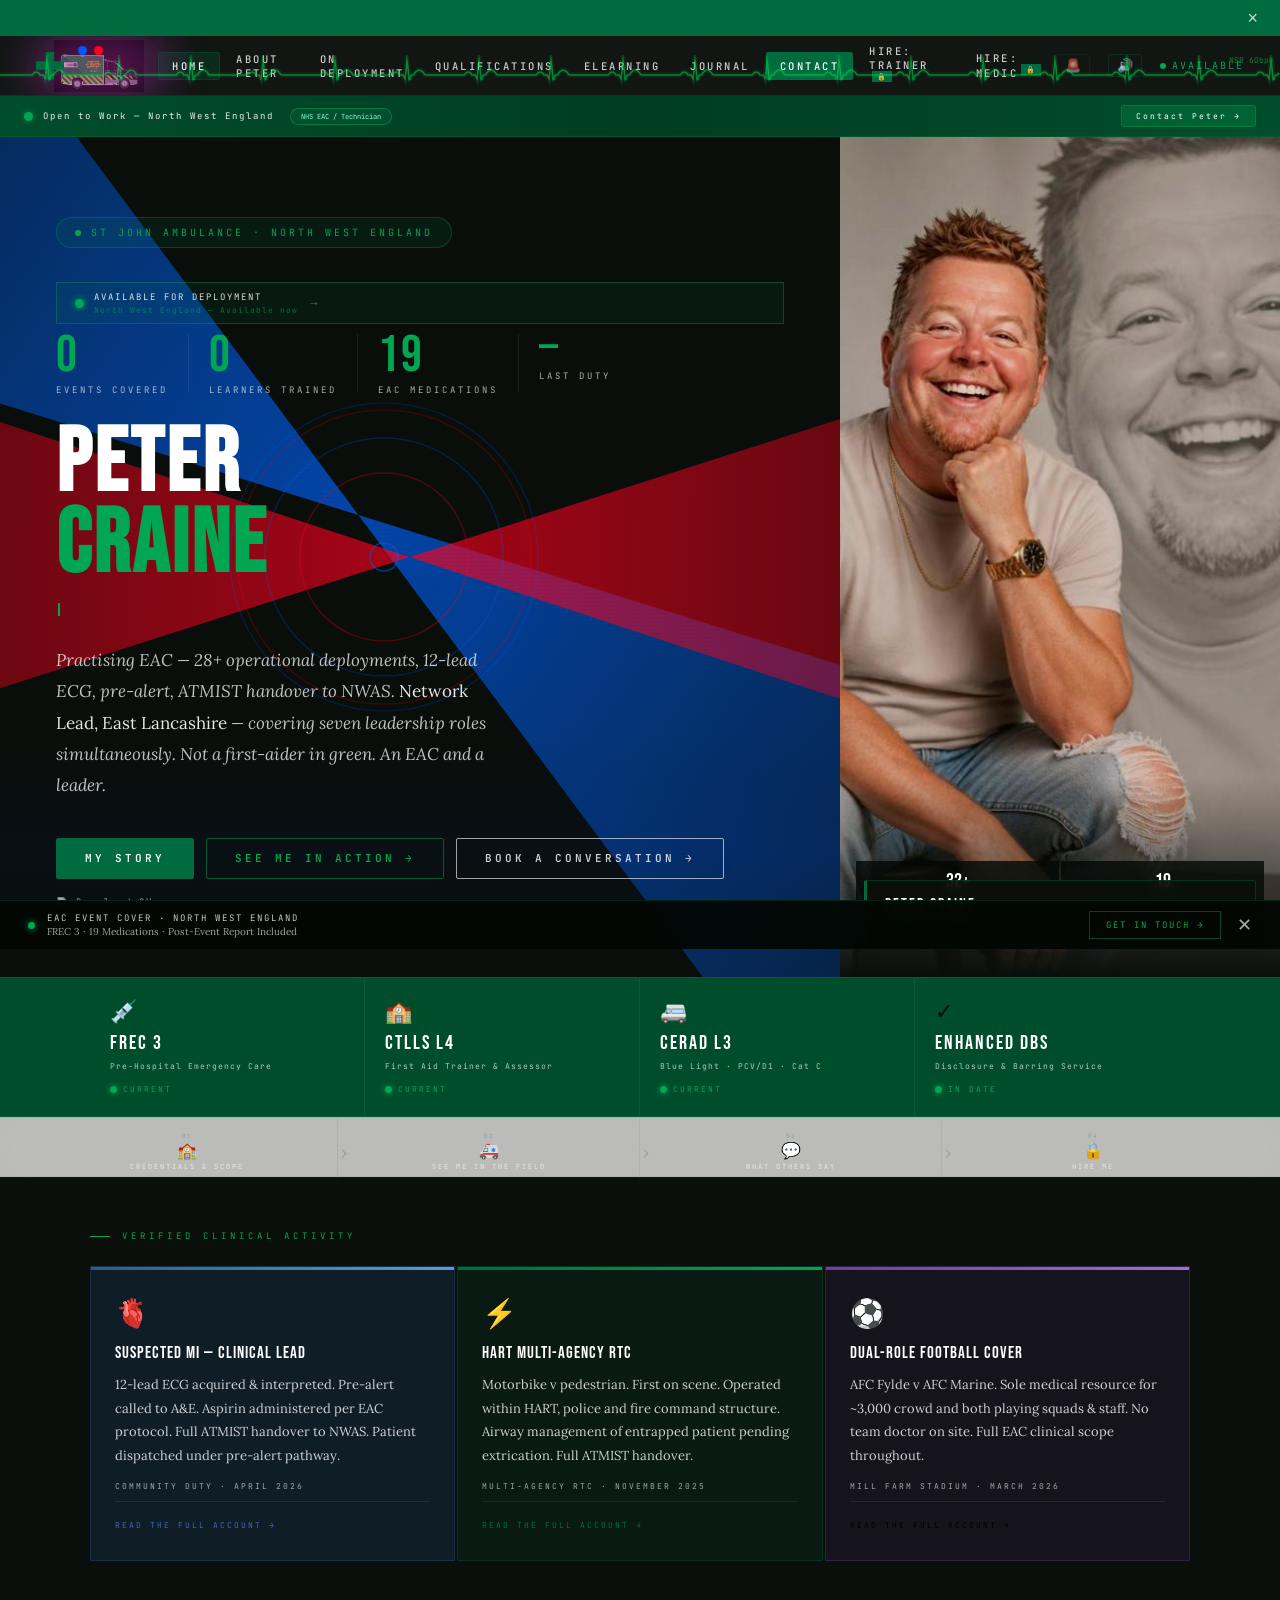
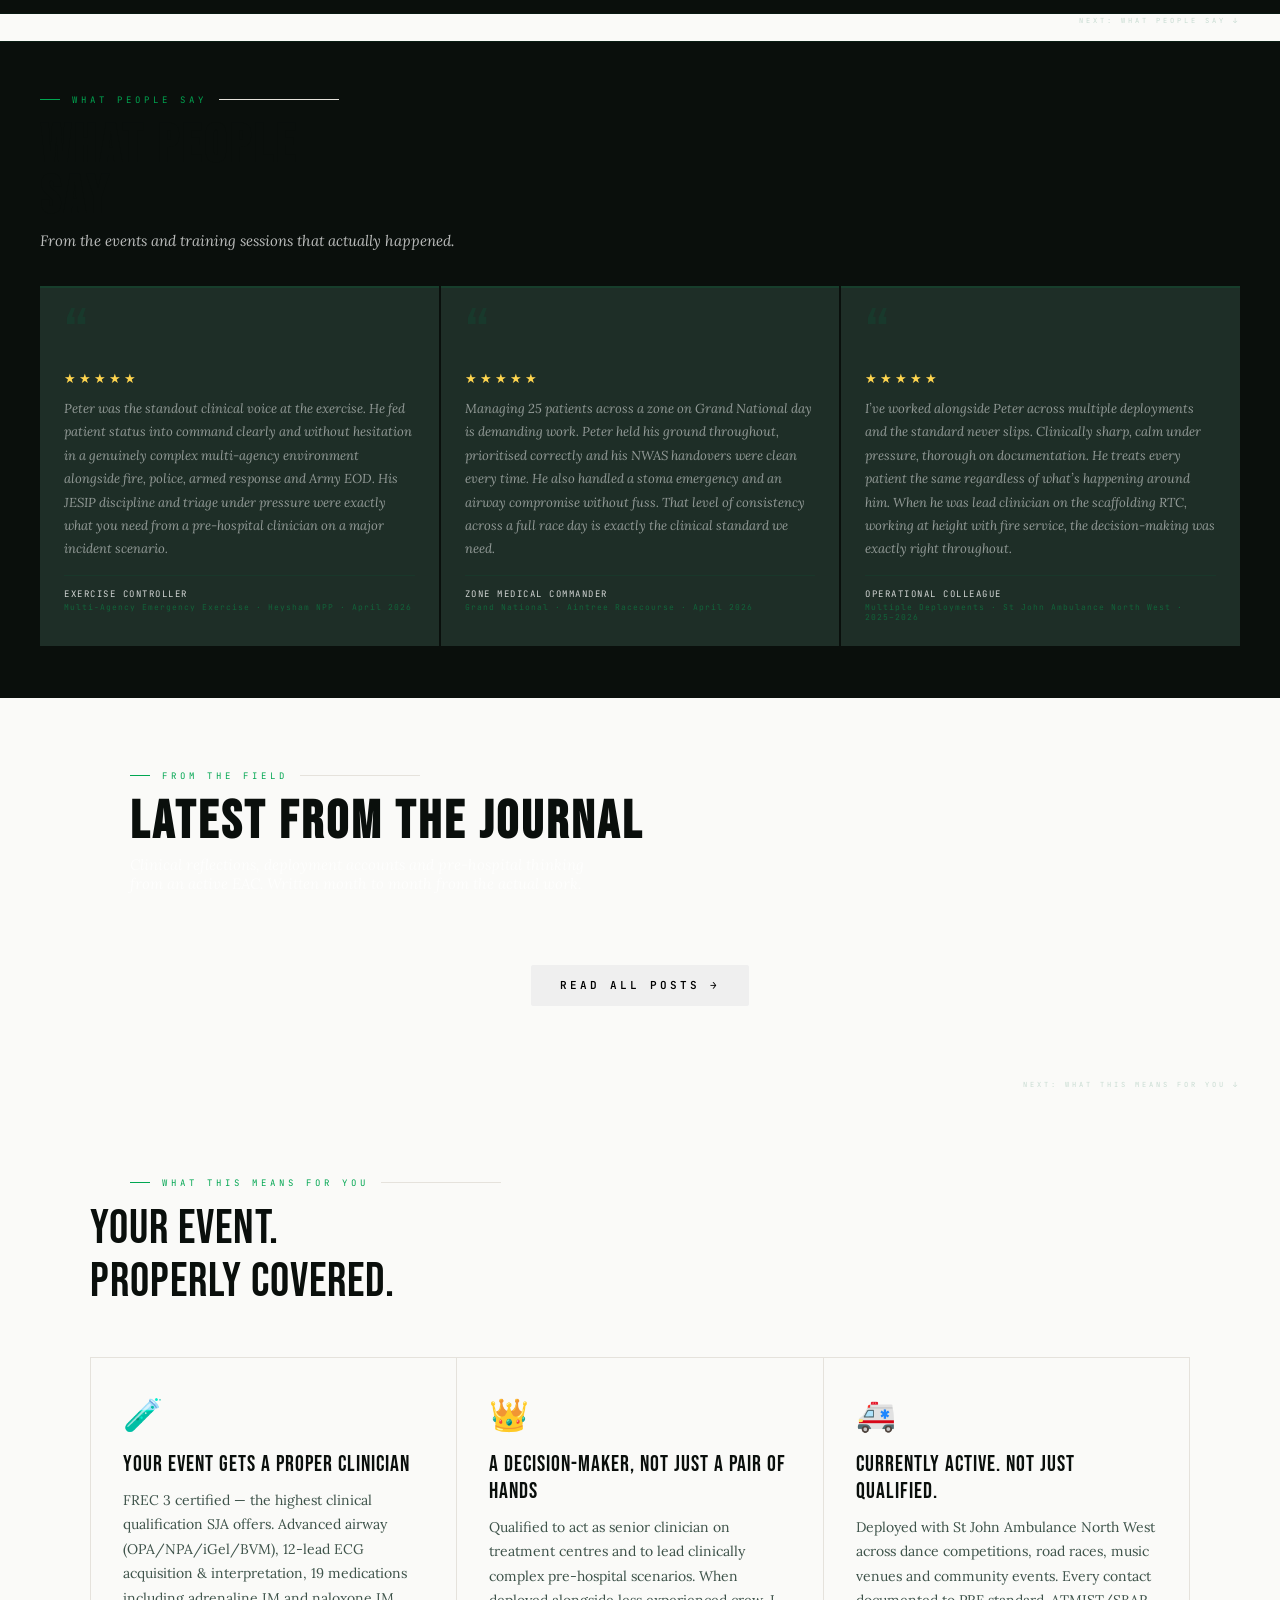
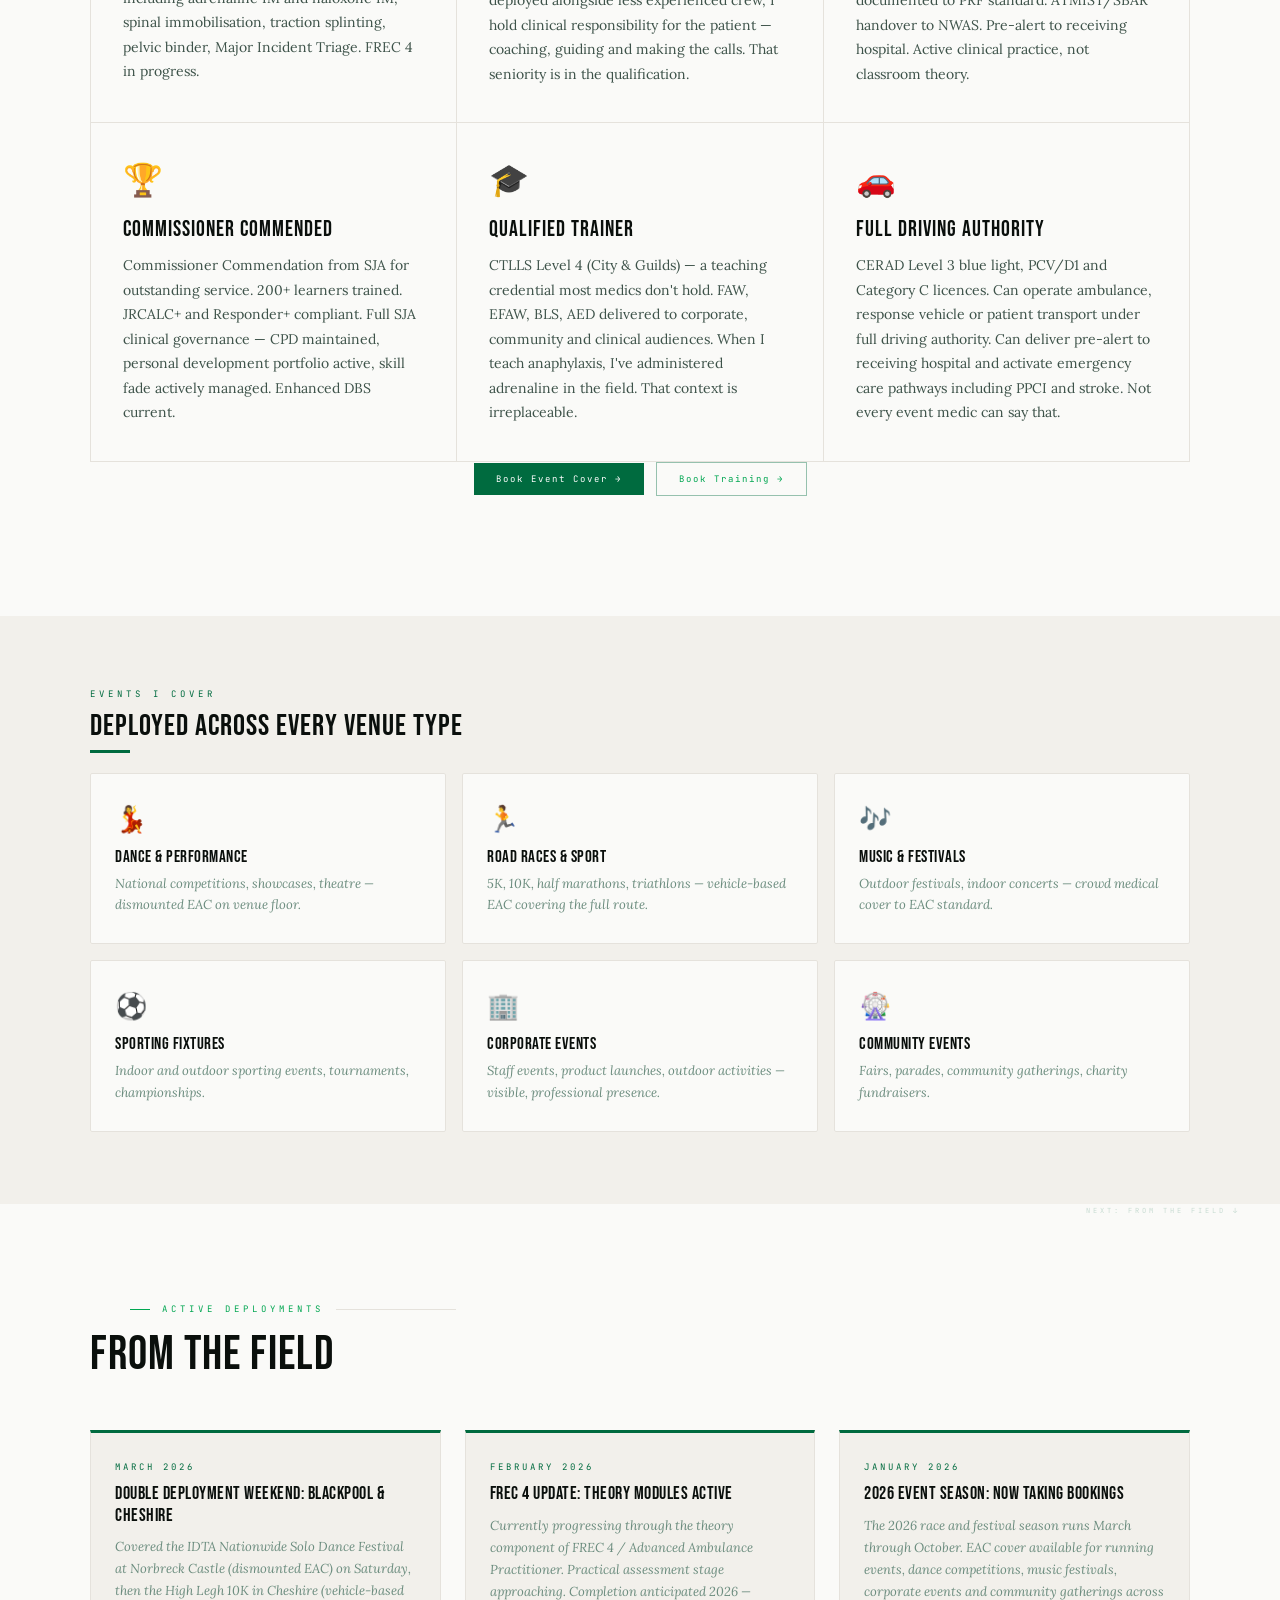
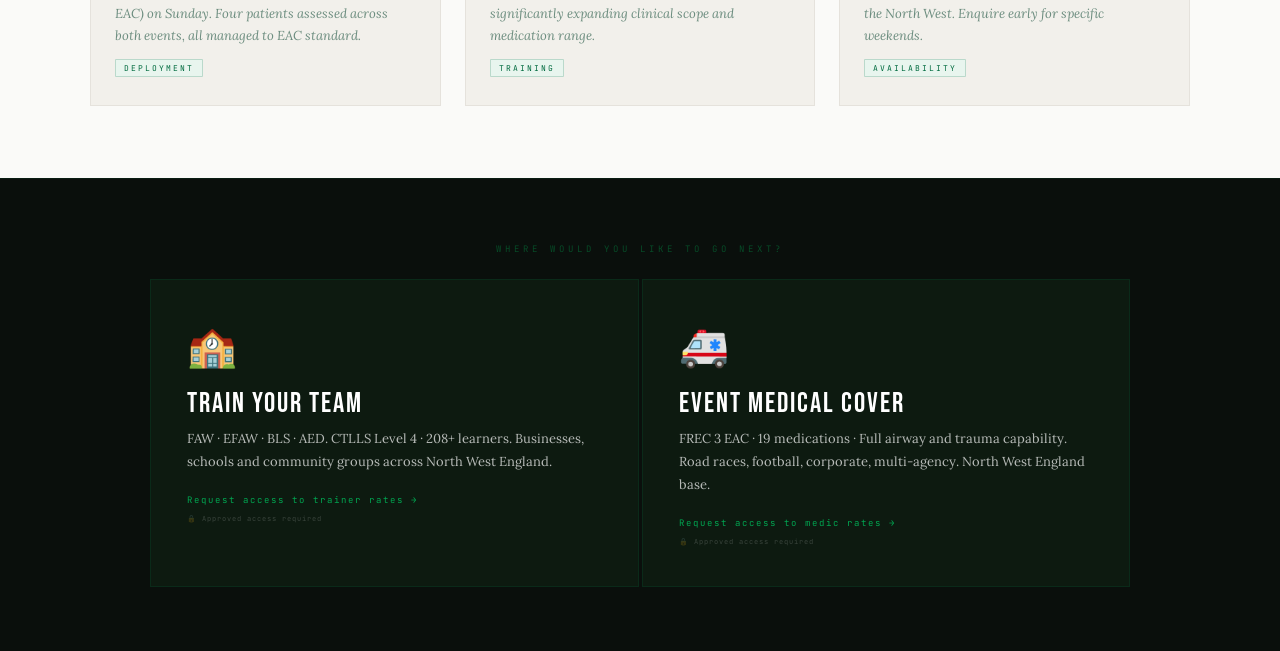
==== PETER_CRAINE_EXECUTIVE_10_10.html @ a8d3aad5 "Refactor: Modularize monolithic index.html and apply 10/10 Executive Design - Decomposed 7,000-line " ====
<!DOCTYPE html>
<html lang="en-GB">
<head>
<script type="application/ld+json">
[
  {
    "@context": "https://schema.org",
    "@type": "Person",
    "@id": "https://www.petercrainemedic.co.uk/#person",
    "name": "Peter Craine",
    "givenName": "Peter",
    "familyName": "Craine",
    "jobTitle": "Emergency Ambulance Crew / Event Medical Cover Provider / First Aid Trainer",
    "description": "FREC 3 qualified Emergency Ambulance Crew (EAC) providing professional event medical cover across North West England. Operating under St John Ambulance clinical governance with 19-medication EAC scope. CTLLS Level 4 first aid trainer.",
    "url": "https://www.petercrainemedic.co.uk",
    "telephone": "+447756831072",
    "email": "peter.craine@me.com",
    "image": "https://www.petercrainemedic.co.uk/peter-craine-eac.jpg",
    "address": {
      "@type": "PostalAddress",
      "addressLocality": "Blackburn",
      "addressRegion": "Lancashire",
      "addressCountry": "GB",
      "addressRegion": "North West England"
    },
    "areaServed": [
      {"@type": "AdministrativeArea", "name": "Lancashire"},
      {"@type": "AdministrativeArea", "name": "Greater Manchester"},
      {"@type": "AdministrativeArea", "name": "Merseyside"},
      {"@type": "AdministrativeArea", "name": "Cheshire"},
      {"@type": "AdministrativeArea", "name": "West Yorkshire"},
      {"@type": "AdministrativeArea", "name": "North West England"}
    ],
    "knowsAbout": [
      "Pre-hospital emergency care",
      "Event medical cover",
      "Emergency Ambulance Crew operations",
      "FREC 3 clinical scope",
      "Medication administration — EAC scope",
      "First aid training delivery",
      "JRCALC clinical guidelines",
      "Mass casualty incident management",
      "Cardiac arrest management",
      "Anaphylaxis management",
      "Exertional illness at sporting events",
      "Patient report form documentation",
      "SJA clinical governance"
    ],
    "hasOccupation": {
      "@type": "Occupation",
      "name": "Emergency Ambulance Crew",
      "occupationalCategory": "29-2041.00",
      "description": "Pre-hospital emergency care provider operating to EAC scope of practice under St John Ambulance clinical governance",
      "skills": "FREC 3, EAC scope, 19-medication authority, 12-lead ECG, JRCALC guidelines, mass gathering medicine"
    },
    "hasCredential": [
      {
        "@type": "EducationalOccupationalCredential",
        "name": "FREC 3 — First Responder Emergency Care",
        "credentialCategory": "Clinical Qualification",
        "recognizedBy": {"@type": "Organization", "name": "IHCD / St John Ambulance"},
        "validIn": {"@type": "Country", "name": "United Kingdom"}
      },
      {
        "@type": "EducationalOccupationalCredential",
        "name": "Emergency Ambulance Crew (EAC) — Column 9 of 10",
        "credentialCategory": "Clinical Role",
        "recognizedBy": {"@type": "Organization", "name": "St John Ambulance"}
      },
      {
        "@type": "EducationalOccupationalCredential",
        "name": "CTLLS Level 4 — Certificate in Teaching in the Lifelong Learning Sector",
        "credentialCategory": "Teaching Qualification",
        "recognizedBy": {"@type": "Organization", "name": "City & Guilds"}
      },
      {
        "@type": "EducationalOccupationalCredential",
        "name": "CERAD Level 3 — Blue Light Driving Authority",
        "credentialCategory": "Driving Authority"
      },
      {
        "@type": "EducationalOccupationalCredential",
        "name": "Enhanced DBS Certificate",
        "credentialCategory": "Safeguarding Clearance"
      },
      {
        "@type": "EducationalOccupationalCredential",
        "name": "FREC 4 / Advanced Ambulance Practitioner — In Progress",
        "credentialCategory": "Clinical Qualification (In Progress)"
      }
    ],
    "memberOf": {
      "@type": "Organization",
      "name": "St John Ambulance",
      "url": "https://www.sja.org.uk",
      "department": "North West Region"
    },
    "sameAs": [
      "https://www.linkedin.com/in/peter-craine",
      "https://www.tiktok.com/@petercrainemedic",
      "https://www.petercrainemedic.co.uk"
    ]
  },
  {
    "@context": "https://schema.org",
    "@type": "ProfessionalService",
    "@id": "https://www.petercrainemedic.co.uk/#service",
    "name": "Peter Craine — Event Medical Cover & First Aid Training",
    "description": "Professional event medical cover and first aid training services across North West England. FREC 3 Emergency Ambulance Crew with 19-medication EAC scope, operating under St John Ambulance clinical governance.",
    "url": "https://www.petercrainemedic.co.uk",
    "telephone": "+447756831072",
    "email": "peter.craine@me.com",
    "provider": {"@id": "https://www.petercrainemedic.co.uk/#person"},
    "areaServed": [
      {"@type": "AdministrativeArea", "name": "Lancashire"},
      {"@type": "AdministrativeArea", "name": "Greater Manchester"},
      {"@type": "AdministrativeArea", "name": "Merseyside"},
      {"@type": "AdministrativeArea", "name": "Cheshire"},
      {"@type": "AdministrativeArea", "name": "North West England"}
    ],
    "serviceType": [
      "Event Medical Cover",
      "Emergency Ambulance Crew Deployment",
      "First Aid Training",
      "Mass Gathering Medicine",
      "Pre-Hospital Emergency Care"
    ],
    "hasOfferCatalog": {
      "@type": "OfferCatalog",
      "name": "Services",
      "itemListElement": [
        {"@type": "Offer", "itemOffered": {"@type": "Service", "name": "Event Medical Cover — EAC Deployment", "description": "FREC 3 Emergency Ambulance Crew for events of any size across North West England"}},
        {"@type": "Offer", "itemOffered": {"@type": "Service", "name": "First Aid Training", "description": "Accredited first aid courses delivered by CTLLS L4 qualified trainer"}},
        {"@type": "Offer", "itemOffered": {"@type": "Service", "name": "Event Risk Assessment", "description": "Pre-event medical risk assessment and Purple Guide compliance review"}}
      ]
    },
    "address": {
      "@type": "PostalAddress",
      "addressLocality": "Blackburn",
      "addressRegion": "Lancashire",
      "addressCountry": "GB"
    }
  },
  {
    "@context": "https://schema.org",
    "@type": "WebSite",
    "@id": "https://www.petercrainemedic.co.uk/#website",
    "name": "Peter Craine Medic",
    "url": "https://www.petercrainemedic.co.uk",
    "description": "Professional event medical cover and first aid training — North West England",
    "author": {"@id": "https://www.petercrainemedic.co.uk/#person"},
    "inLanguage": "en-GB"
  },
  {
    "@context": "https://schema.org",
    "@type": "FAQPage",
    "mainEntity": [
      {
        "@type": "Question",
        "name": "What is an EAC and do I need one for my event?",
        "acceptedAnswer": {
          "@type": "Answer",
          "text": "An Emergency Ambulance Crew (EAC) is a clinician operating at Column 9 of 10 in the ambulance career framework — significantly above a standard first aider or FREC 3. An EAC can administer 19 medications independently, acquire and interpret 12-lead ECGs, use supraglottic airways, and act as lead clinician at a treatment centre. For events over 500 people, physical activity events, or any event with elevated medical risk, EAC-level cover is strongly recommended under the Purple Guide."
        }
      },
      {
        "@type": "Question",
        "name": "What area does Peter Craine cover for event medical cover?",
        "acceptedAnswer": {
          "@type": "Answer",
          "text": "Primary coverage area is North West England — Lancashire (including Blackburn, Preston, Burnley), Greater Manchester, Merseyside, and Cheshire. Peter is available for events nationally, particularly across the North of England. Contact to discuss events outside the primary area."
        }
      },
      {
        "@type": "Question",
        "name": "What medications can an EAC administer at an event?",
        "acceptedAnswer": {
          "@type": "Answer",
          "text": "As an EAC operating under St John Ambulance clinical governance, Peter can administer 19 medications including Adrenaline 1:1000 IM (anaphylaxis), Naloxone IM (opioid reversal), Entonox and Methoxyflurane/Penthrox (pain relief), Salbutamol and Ipratropium via nebuliser (asthma/COPD), GTN spray (cardiac chest pain), Aspirin (suspected MI), Glucagon and Hydrocortisone IM, and oral medications including Paracetamol, Ibuprofen, Glucose Gel 40%, and Oral Rehydration Salts. All medications are administered within SJA clinical governance using the Medication Administration Cross Check protocol."
        }
      },
      {
        "@type": "Question",
        "name": "Is Peter Craine DBS checked and operating under a governance framework?",
        "acceptedAnswer": {
          "@type": "Answer",
          "text": "Yes. Peter holds a current Enhanced DBS certificate and operates under St John Ambulance North West clinical governance framework on all deployments. All patient documentation follows SJA Ambulance Patient Report Form standards. Clinical practice is governed by JRCALC guidelines."
        }
      },
      {
        "@type": "Question",
        "name": "What equipment does Peter carry on deployment?",
        "acceptedAnswer": {
          "@type": "Answer",
          "text": "Every deployment includes: AED/defibrillator (adult and paediatric pads), 12-lead ECG monitor, EtCO2 capnography, SpO2 and NIBP monitoring (multi-size cuffs), blood glucose testing, oxygen (CD/ZD cylinder) with full mask range including nebuliser, 19-medication drug pack, full airway kit (OPA, NPA, iGel supraglottic airways sizes 3-5, BVM adult and paediatric), major trauma kit (CAT tourniquets x2, chest seals, haemostatic gauze, military dressings), and full documentation including PRFs and cardiac arrest forms."
        }
      },
      {
        "@type": "Question",
        "name": "What first aid training courses does Peter deliver?",
        "acceptedAnswer": {
          "@type": "Answer",
          "text": "Peter delivers accredited first aid training as a CTLLS Level 4 qualified trainer. Courses include Emergency First Aid at Work (EFAW), First Aid at Work (FAW), paediatric first aid, and bespoke workplace first aid training. All training is delivered across Lancashire and the wider North West. Contact for course availability and group rates."
        }
      },
      {
        "@type": "Question",
        "name": "Does Peter provide a post-event medical report?",
        "acceptedAnswer": {
          "@type": "Answer",
          "text": "Yes. Every deployment includes a written post-event medical report delivered within 48 hours of the event close. The report covers all patient contacts, treatments provided, medications administered, handovers to NWAS, and recommendations for future events. This documentation is suitable for insurance purposes and event licensing requirements."
        }
      }
    ]
  },
  {
    "@context": "https://schema.org",
    "@type": "ItemList",
    "name": "Journal — Clinical Reflections by Peter Craine EAC",
    "description": "Clinical journal entries from a practising FREC 3 Emergency Ambulance Crew covering event medical deployments and pre-hospital care",
    "url": "https://www.petercrainemedic.co.uk/#journal",
    "author": {"@id": "https://www.petercrainemedic.co.uk/#person"},
    "itemListElement": [
      {
        "@type": "ListItem",
        "position": 1,
        "item": {
          "@type": "BlogPosting",
          "headline": "High Legh 10K: When the Runner Doesn’t Stop Running",
          "description": "Vehicle-based EAC on a muddy Cheshire course. One patient, late race, classic exertional presentation — and why your assessment window at an event is nothing like a roadside RTC.",
          "datePublished": "2026-03-08",
          "author": {"@id": "https://www.petercrainemedic.co.uk/#person"},
          "url": "https://www.petercrainemedic.co.uk/#journal",
          "keywords": "EAC, event medical cover, running event, exertional illness, pre-hospital",
          "articleSection": "Deployment",
          "inLanguage": "en-GB"
        }
      },
      {
        "@type": "ListItem",
        "position": 2,
        "item": {
          "@type": "BlogPosting",
          "headline": "IDTA Dance Festival: 4 Patients, One Shift, Full Scope Used",
          "description": "Dismounted EAC at Norbreck Castle, Blackpool. A full competition day — 1,200 dancers, eight age groups, four patient contacts.",
          "datePublished": "2026-03-07",
          "author": {"@id": "https://www.petercrainemedic.co.uk/#person"},
          "url": "https://www.petercrainemedic.co.uk/#journal",
          "keywords": "EAC, event medical cover, dance festival, FREC 3, pre-hospital care",
          "articleSection": "Deployment",
          "inLanguage": "en-GB"
        }
      },
      {
        "@type": "ListItem",
        "position": 3,
        "item": {
          "@type": "BlogPosting",
          "headline": "What Event Organisers Actually Need to Know When Booking Medical Cover",
          "description": "Most event organisers don’t know the difference between a first aider and an EAC. Here’s a plain-English breakdown of medical cover levels and what your event actually needs.",
          "datePublished": "2026-02-15",
          "author": {"@id": "https://www.petercrainemedic.co.uk/#person"},
          "url": "https://www.petercrainemedic.co.uk/#journal",
          "keywords": "event medical cover, EAC vs first aider, Purple Guide, event safety, Lancashire",
          "articleSection": "Industry",
          "inLanguage": "en-GB"
        }
      }
    ]
  }
]
</script>
<script type="application/ld+json">
{
  "@context": "https://schema.org",
  "@type": "FAQPage",
  "mainEntity": [
    {"@type":"Question","name":"What is an Emergency Ambulance Crew (EAC)?","acceptedAnswer":{"@type":"Answer","text":"An Emergency Ambulance Crew (EAC) is a pre-hospital clinician qualified to FREC 3 level and authorised to administer a defined range of medications under clinical governance. Peter Craine operates as an EAC under St John Ambulance North West, with authority to administer 19 medications including adrenaline, naloxone, salbutamol, entonox, and methoxyflurane (Penthrox)."}},
    {"@type":"Question","name":"Is Peter Craine DBS checked?","acceptedAnswer":{"@type":"Answer","text":"Yes. Peter Craine holds a current Enhanced DBS certificate, renewed regularly. Copies are available on request for event organisers and training clients."}},
    {"@type":"Question","name":"What area does Peter Craine cover for event medical services?","acceptedAnswer":{"@type":"Answer","text":"Peter Craine is based in Blackburn, Lancashire and provides primary coverage across Lancashire, Greater Manchester, Merseyside, and Cheshire. Secondary coverage extends to West Yorkshire, Cumbria, and the Lake District. National travel is available for the right event."}},
    {"@type":"Question","name":"What qualifications does Peter Craine hold?","acceptedAnswer":{"@type":"Answer","text":"Peter Craine holds FREC 3 (First Response Emergency Care Level 3), CERAD Level 3 Blue Light, CTLLS Level 4 (teaching qualification), EAC authorisation under St John Ambulance, PCV/D1 and Category C driving licences. FREC 4 is currently in progress."}},
    {"@type":"Question","name":"Can Peter Craine provide first aid training?","acceptedAnswer":{"@type":"Answer","text":"Yes. Peter Craine is a qualified trainer holding CTLLS Level 4, delivering first aid training including FAW (First Aid at Work), EFAW (Emergency FAW), BLS (Basic Life Support), and AED training to organisations across North West England."}}
  ]
}
</script>
<script type="application/ld+json">
{
  "@context": "https://schema.org",
  "@type": "MedicalOrganization",
  "name": "Peter Craine Medic",
  "url": "https://www.petercrainemedic.co.uk",
  "description": "Freelance Emergency Ambulance Crew and First Aid Trainer based in Blackburn, Lancashire. FREC 3 qualified, operating under St John Ambulance clinical governance.",
  "medicalSpecialty": "Emergency Medicine",
  "areaServed": {"@type":"GeoCircle","geoMidpoint":{"@type":"GeoCoordinates","latitude":53.7481,"longitude":-2.4831},"geoRadius":"80000"},
  "employee": {"@type":"Person","name":"Peter Craine","jobTitle":"Emergency Ambulance Crew / First Aid Trainer"}
}
</script>
<script type="application/ld+json">
{
  "@context": "https://schema.org",
  "@type": "BreadcrumbList",
  "itemListElement": [
    {"@type":"ListItem","position":1,"name":"Home","item":"https://www.petercrainemedic.co.uk/"},
    {"@type":"ListItem","position":2,"name":"About","item":"https://www.petercrainemedic.co.uk/#about"},
    {"@type":"ListItem","position":3,"name":"On Deployment","item":"https://www.petercrainemedic.co.uk/#services"},
    {"@type":"ListItem","position":4,"name":"Qualifications","item":"https://www.petercrainemedic.co.uk/#quals"},
    {"@type":"ListItem","position":5,"name":"Journal","item":"https://www.petercrainemedic.co.uk/#journal"},
    {"@type":"ListItem","position":6,"name":"Contact","item":"https://www.petercrainemedic.co.uk/#contact"}
  ]
}
</script>
<script type="application/ld+json">{"@context":"https://schema.org","@type":"Person","@id":"https://www.petercrainemedic.co.uk/#jobseeker","name":"Peter Craine","jobTitle":"Emergency Ambulance Crew / FREC 3","address":{"@type":"PostalAddress","addressLocality":"Blackburn","addressRegion":"Lancashire","addressCountry":"GB"},"seeks":{"@type":"Demand","name":"Full-time NHS EAC role North West England"}}</script>
<meta charset="UTF-8">
<meta name="viewport" content="width=device-width, initial-scale=1.0">
<meta name="author" content="Peter Craine">
<meta property="og:title" content="Peter Craine | Event Medical Cover &amp; First Aid Trainer | North West">
<meta property="og:description" content="Professional event medical cover — North West England. FREC 3 EAC, 19-medicationtive SJA North West deployments. Available across the North West.">
<meta property="og:type" content="website">
<meta property="og:url" content="https://www.petercrainemedic.co.uk/">
<meta property="og:site_name" content="Peter Craine Medic">
<meta name="twitter:card" content="summary_large_image">
<meta name="twitter:title" content="Peter Craine | Event Medic &amp; First Aid Trainer">
<meta name="twitter:description" content="FREC 3 EAC | CTLLS L4 | Available for NHS | North West England">
<meta name="geo.region" content="GB-LAN">
<meta name="geo.placename" content="Blackburn, Lancashire">
<meta property="og:image" content="https://www.petercrainemedic.co.uk/og-image.png">
<link rel="alternate" hreflang="en-gb" href="https://www.petercrainemedic.co.uk/">
<title>Peter Craine | Event Medical Cover | North West EAC</title>
<meta name="description" content="Peter Craine — FREC 3 EAC, First Aid Trainer CTLLS L4. Blackburn, Lancashire. Available for NHS Band 4-5 roles in North West England.">
<link rel="canonical" href="https://www.petercrainemedic.co.uk/">
<meta name="theme-color" content="#004D2C">
<meta name="msapplication-TileColor" content="#004D2C">
<meta name="robots" content="index, follow, max-snippet:-1, max-image-preview:large, max-video-preview:-1">
<link rel="sitemap" type="application/xml" href="/sitemap.xml">
<link rel="icon" type="image/svg+xml" href="data:image/svg+xml,%3Csvg xmlns='http://www.w3.org/2000/svg' viewBox='0 0 32 32'%3E%3Crect width='32' height='32' rx='6' fill='%23004D2C'/%3E%3Crect x='13' y='3' width='6' height='26' rx='1' fill='white'/%3E%3Crect x='3' y='13' width='26' height='6' rx='1' fill='white'/%3E%3C/svg%3E">
<link rel="preconnect" href="https://fonts.googleapis.com">
<link rel="preconnect" href="https://fonts.gstatic.com" crossorigin>
<link rel="preload" as="style" href="https://fonts.googleapis.com/css2?family=Bebas+Neue&family=Lora:ital,wght@0,400;0,600;1,400&family=JetBrains+Mono:wght@400;500;600&display=swap">
<link href="https://fonts.googleapis.com/css2?family=Bebas+Neue&family=Lora:ital,wght@0,400;0,600;1,400&family=JetBrains+Mono:wght@400;500;600&display=swap" rel="stylesheet">
<style>
*,*::before,*::after{margin:0;padding:0;box-sizing:border-box}
:root{
  --gd:#050D07;--g:#006B3F;--g2:#004D2C;--gm:#00A651;--gl:#E8F5EE;
  --ink:#0a0f0c;--ink2:#1e2e27;--ink3:#3d5249;--ink4:#6b8c7e;
  --stone:#F2F0EB;--stone2:#E5E2DC;--white:#FAFAF8;
  --gold:#B8860B;--gld:#FDF6E3;--red:#C0392B;
  --display:'Bebas Neue',sans-serif;--serif:'Lora',Georgia,serif;--mono:'JetBrains Mono',monospace;
  --r:2px;--shadow:0 4px 32px rgba(0,0,0,.10);--shadow-lg:0 8px 48px rgba(0,0,0,.18);
}
html{scroll-behavior:smooth;font-size:16px}
body{font-family:var(--serif);background:var(--white);color:var(--ink);overflow-x:hidden;-webkit-font-smoothing:antialiased}

/* SKIP TO CONTENT */
.skip-link{position:absolute;top:-100px;left:16px;background:var(--g);color:white;padding:10px 18px;z-index:9999;font-family:var(--mono);font-size:11px;letter-spacing:2px;text-transform:uppercase;text-decoration:none;border-radius:0 0 var(--r) var(--r);transition:top .2s}
.skip-link:focus{top:0}

/* TICKER */
#ticker{background:var(--g);overflow:hidden;height:36px;display:flex;align-items:center;position:relative;z-index:102}
#ticker.hidden{display:none}
.ticker-track{display:flex;white-space:nowrap;animation:ticker 240s linear infinite}
.ticker-track:hover{animation-play-state:paused}
.ticker-item{font-family:var(--mono);font-size:11px;letter-spacing:3px;text-transform:uppercase;color:rgba(255,255,255,.85);padding:0 48px;display:flex;align-items:center;gap:12px}
.ticker-dot{width:7px;height:7px;background:white;border-radius:50%;animation:pulse 2s infinite;flex-shrink:0}
@keyframes ticker{0%{transform:translateX(0)}100%{transform:translateX(-50%)}}
@keyframes pulse{0%,100%{opacity:1;transform:scale(1)}50%{opacity:.3;transform:scale(1.4)}}
.ticker-close{position:absolute;right:14px;top:50%;transform:translateY(-50%);background:none;border:none;color:rgba(255,255,255,.78);cursor:pointer;font-size:18px;padding:4px 8px;z-index:10;line-height:1}
.ticker-close:hover{color:white}

/* NAV */
nav{position:sticky;top:0;left:0;right:0;z-index:100;background:rgba(10,15,12,.97);backdrop-filter:blur(12px);-webkit-backdrop-filter:blur(12px);border-bottom:1px solid rgba(0,107,63,.4);height:60px;display:flex;align-items:center;justify-content:space-between;padding:0 36px;transition:box-shadow .3s}
nav.scrolled{box-shadow:0 4px 24px rgba(0,0,0,.4)}
.nav-logo{display:flex;align-items:center;gap:10px;cursor:pointer;text-decoration:none}
.nav-cross{width:28px;height:28px;background:var(--g);flex-shrink:0;clip-path:polygon(35% 0%,65% 0%,65% 35%,100% 35%,100% 65%,65% 65%,65% 100%,35% 100%,35% 65%,0% 65%,0% 35%,35% 35%);transition:background .2s}
.nav-logo:hover .nav-cross{background:var(--gm)}
.nav-wordmark{font-family:var(--display);font-size:20px;color:white;letter-spacing:2px;line-height:1}
.nav-wordmark span{color:var(--gm)}
.nav-center{display:flex;gap:2px;align-items:center}
.nav-center a{font-family:var(--mono);font-size:10.5px;font-weight:500;letter-spacing:2.5px;text-transform:uppercase;color:rgba(255,255,255,.78);text-decoration:none;padding:6px 13px;border-radius:var(--r);transition:all .2s;border:1px solid transparent;cursor:pointer}
.nav-center a:hover,.nav-center a.active{color:white;background:rgba(0,107,63,.25);border-color:rgba(0,107,63,.3)}
.nav-cta-link{background:var(--g)!important;color:white!important;border-color:var(--g)!important}
.nav-cta-link:hover{background:var(--gm)!important;border-color:var(--gm)!important}
.nav-right{display:flex;align-items:center;gap:12px}
.nav-avail{display:flex;align-items:center;gap:6px;font-family:var(--mono);font-size:10px;letter-spacing:2px;text-transform:uppercase;color:var(--gm)}
.nav-avail-dot{width:6px;height:6px;background:var(--gm);border-radius:50%;animation:pulse 2s infinite}
.hamburger{display:none;flex-direction:column;gap:5px;cursor:pointer;background:none;border:none;padding:4px}
.hamburger span{width:22px;height:2px;background:rgba(255,255,255,.7);display:block;transition:.25s}
@media(max-width:860px){.hamburger{display:flex}.nav-avail{display:none}nav{padding:0 20px}.nav-center{display:flex;flex-direction:column;justify-content:center;align-items:center;gap:0;position:fixed;inset:0;background:rgba(4,10,6,.97);backdrop-filter:blur(16px);z-index:999;transform:translateX(100%);transition:transform .35s cubic-bezier(.77,0,.18,1);pointer-events:none}.nav-center.open{transform:translateX(0);pointer-events:all}.nav-center a{font-family:var(--display)!important;font-size:clamp(28px,10vw,42px)!important;font-weight:800!important;letter-spacing:4px!important;padding:14px 0!important;width:100%;text-align:center;border:none!important;opacity:0;transform:translateY(20px);transition:opacity .3s ease,transform .3s ease,color .2s!important}.nav-center.open a{opacity:1;transform:translateY(0)}.nav-center.open a:nth-child(1){transition-delay:.06s}.nav-center.open a:nth-child(2){transition-delay:.12s}.nav-center.open a:nth-child(3){transition-delay:.18s}.nav-center.open a:nth-child(4){transition-delay:.24s}.nav-center.open a:nth-child(5){transition-delay:.30s}.nav-center.open a:nth-child(6){transition-delay:.36s}.hamburger.open span:nth-child(1){transform:translateY(7px) rotate(45deg)}.hamburger.open span:nth-child(2){opacity:0;transform:scaleX(0)}.hamburger.open span:nth-child(3){transform:translateY(-7px) rotate(-45deg)}.hamburger span{transition:transform .25s ease,opacity .2s ease}}

/* PAGE SYSTEM */
.page{display:none!important;min-height:calc(100vh - 60px);height:0;overflow:hidden}
.page.active{display:block!important;height:auto!important;overflow:visible!important;animation:fadeUp .3s ease}
@keyframes fadeUp{from{opacity:0;transform:translateY(8px)}to{opacity:1;transform:translateY(0)}}

/* BUTTONS */
.btn{font-family:var(--mono);font-size:11px;font-weight:600;letter-spacing:3px;text-transform:uppercase;padding:14px 28px;border-radius:var(--r);cursor:pointer;border:1.5px solid transparent;text-decoration:none;display:inline-block;transition:all .2s;line-height:1}
.btn-primary{background:var(--g);color:white;border-color:var(--g)}
.btn-primary:hover{background:var(--gm);border-color:var(--gm);transform:translateY(-2px);box-shadow:0 6px 20px rgba(0,107,63,.35)}
.btn-ghost{background:transparent;color:rgba(255,255,255,.8);border-color:rgba(255,255,255,.62)}
.btn-ghost:hover{border-color:var(--gm);color:white;transform:translateY(-2px)}

/* HOME */
.hero{background:var(--ink);min-height:calc(100vh - 60px);display:grid;grid-template-columns:1fr 440px;position:relative;overflow:hidden}
.hero::after{content:'';position:absolute;inset:0;background:radial-gradient(ellipse at 30% 50%,rgba(0,107,63,.08) 0%,transparent 70%);pointer-events:none}
.hero-grid{position:absolute;inset:0;background-image:linear-gradient(rgba(0,107,63,.06) 1px,transparent 1px),linear-gradient(90deg,rgba(0,107,63,.06) 1px,transparent 1px);background-size:48px 48px;pointer-events:none}
.hero-content{padding:72px 56px 60px;display:flex;flex-direction:column;justify-content:center;position:relative;z-index:2}
.hero-pill{display:inline-flex;align-items:center;gap:10px;background:rgba(0,107,63,.15);border:1px solid rgba(0,166,81,.3);padding:8px 18px;border-radius:40px;font-family:var(--mono);font-size:10px;letter-spacing:3px;text-transform:uppercase;color:var(--gm);margin-bottom:24px;width:fit-content}
.hero-pill-dot{width:6px;height:6px;background:var(--gm);border-radius:50%;animation:pulse 2s infinite}
.hero-counter-row{display:flex;gap:20px;margin-bottom:28px}
.hero-stat{display:flex;flex-direction:column;align-items:flex-start}
.hero-stat-num{font-family:var(--display);font-size:52px;color:var(--gm);line-height:1;letter-spacing:2px}
.hero-stat-label{font-family:var(--mono);font-size:9px;letter-spacing:3px;text-transform:uppercase;color:rgba(255,255,255,.65);margin-top:2px}
.hero-stat-div{width:1px;background:rgba(255,255,255,.08);margin:4px 0}
.hero-name{font-family:var(--display);font-size:clamp(64px,7vw,96px);line-height:.9;color:white;letter-spacing:3px;margin-bottom:12px}
.hero-name .surname{color:var(--gm)}
.hero-role{font-family:var(--mono);font-size:13px;letter-spacing:4px;text-transform:uppercase;color:rgba(255,255,255,.7);margin-bottom:24px;line-height:1.8}
.hero-role strong{color:rgba(255,255,255,.75)}
.hero-tagline{font-size:17px;color:rgba(255,255,255,.75);font-style:italic;line-height:1.85;max-width:440px;margin-bottom:36px}
.hero-tagline em{color:rgba(255,255,255,.9);font-style:normal}
.hero-btns{display:flex;gap:12px;flex-wrap:wrap}
.hero-photo-panel{position:relative;overflow:hidden;display:flex;align-items:flex-end;justify-content:center}
.hero-photo-panel::before{content:'';position:absolute;inset:0;background:linear-gradient(160deg,rgba(0,77,44,.6) 0%,transparent 60%)}
.hero-photo-panel::after{content:'';position:absolute;bottom:0;left:0;right:0;height:200px;background:linear-gradient(transparent,var(--ink))}
.hero-photo{width:100%;height:100%;object-fit:cover;object-position:center top;filter:contrast(1.05) brightness(.9);display:block}
.hero-photo-badge{position:absolute;bottom:32px;left:24px;right:24px;z-index:3;background:rgba(10,15,12,.88);backdrop-filter:blur(8px);border:1px solid rgba(0,107,63,.4);border-left:3px solid var(--g);padding:14px 18px;border-radius:var(--r)}
.hero-badge-role{font-family:var(--display);font-size:16px;letter-spacing:2px;color:white}
.hero-badge-sub{font-family:var(--mono);font-size:10px;letter-spacing:2px;color:var(--gm);margin-top:3px}
@media(max-width:900px){.hero{grid-template-columns:1fr;min-height:auto}.hero-photo-panel{height:320px}.hero-content{padding:48px 24px 36px}.hero-counter-row{gap:16px}.hero-name{font-size:clamp(52px,10vw,72px)}}

/* TRUST STRIP */
.trust-strip{background:var(--g2);border-top:1px solid rgba(0,166,81,.2);border-bottom:1px solid rgba(0,166,81,.2)}
.trust-inner{max-width:1100px;margin:0 auto;display:grid;grid-template-columns:repeat(4,1fr)}
.trust-item{padding:22px 20px;border-right:1px solid rgba(255,255,255,.06);display:flex;flex-direction:column;gap:5px;transition:background .2s}.trust-item--dash{align-items:flex-start;cursor:default}.trust-item--dash:hover{background:rgba(255,255,255,.04)}.trust-dash-icon{font-size:22px;margin-bottom:6px;line-height:1}.trust-dash-val{font-family:var(--display);font-size:20px;letter-spacing:2px;color:#fff;line-height:1;margin-bottom:3px}.trust-dash-lbl{font-family:var(--mono);font-size:8px;letter-spacing:1px;color:rgba(255,255,255,.68);margin-bottom:8px}.trust-dash-status{display:flex;align-items:center;gap:6px;font-family:var(--mono);font-size:8px;letter-spacing:2px;color:var(--gm)}.trust-live-dot{width:7px;height:7px;border-radius:50%;background:var(--gm);box-shadow:0 0 6px var(--gm);display:inline-block;animation:trustPulse 2s ease-in-out infinite;flex-shrink:0}@keyframes trustPulse{0%,100%{opacity:1;box-shadow:0 0 6px var(--gm)}50%{opacity:.4;box-shadow:0 0 2px var(--gm)}}
.trust-item:hover{background:rgba(0,107,63,.15)}
.trust-item:last-child{border-right:none}
.trust-label{font-family:var(--mono);font-size:9px;letter-spacing:3px;text-transform:uppercase;color:var(--gm)}
.trust-value{font-family:var(--display);font-size:14px;letter-spacing:1px;color:white}
.trust-sub{font-size:12px;color:rgba(255,255,255,.65);font-style:italic}
@media(max-width:700px){.trust-inner{grid-template-columns:repeat(2,1fr)}}

/* WHY HIRE ME */
.section-why{padding:72px 40px;background:var(--white)}
.section-inner{max-width:1100px;margin:0 auto}
.section-eyebrow{font-family:var(--mono);font-size:10px;letter-spacing:4px;text-transform:uppercase;color:var(--g);margin-bottom:10px;display:flex;align-items:center;gap:12px}
.section-eyebrow::after{content:'';flex:1;height:1px;background:var(--stone2);max-width:120px}
.section-headline{font-family:var(--display);font-size:clamp(32px,4vw,48px);color:var(--ink);letter-spacing:1px;margin-bottom:48px;line-height:1.1}
.why-grid{display:grid;grid-template-columns:repeat(3,1fr);gap:1px;background:var(--stone2);border:1px solid var(--stone2)}
.why-card{background:var(--white);padding:36px 32px;position:relative;overflow:hidden;transition:transform .2s,box-shadow .2s}
.why-card:hover{transform:translateY(-3px);box-shadow:var(--shadow);z-index:1}
.why-card::before{content:'';position:absolute;top:0;left:0;right:0;height:3px;background:var(--g);transform:scaleX(0);transform-origin:left;transition:transform .3s}
.why-card:hover::before{transform:scaleX(1)}
.why-icon{font-size:32px;margin-bottom:16px}
.why-title{font-family:var(--display);font-size:22px;letter-spacing:1px;color:var(--ink);margin-bottom:10px}
.why-text{font-size:14px;color:var(--ink3);line-height:1.75}
@media(max-width:800px){.why-grid{grid-template-columns:1fr}.section-why{padding:56px 20px}}

/* EVENTS GRID */
.section-events{padding:72px 40px;background:var(--stone)}
.events-grid{display:grid;grid-template-columns:repeat(3,1fr);gap:16px}
.event-card{background:var(--white);padding:28px 24px;border-radius:var(--r);border:1px solid var(--stone2);transition:all .2s;position:relative;overflow:hidden}
.event-card::after{content:'';position:absolute;bottom:0;left:0;right:0;height:2px;background:var(--g);transform:scaleX(0);transform-origin:left;transition:transform .3s}
.event-card:hover{box-shadow:var(--shadow);transform:translateY(-2px)}
.event-card:hover::after{transform:scaleX(1)}
.event-icon{font-size:26px;margin-bottom:12px}
.event-name{font-family:var(--display);font-size:17px;letter-spacing:.5px;color:var(--ink);margin-bottom:6px}
.event-desc{font-size:13px;color:var(--ink4);line-height:1.65;font-style:italic}
@media(max-width:800px){.events-grid{grid-template-columns:1fr 1fr}.section-events{padding:56px 20px}}
@media(max-width:500px){.events-grid{grid-template-columns:1fr}}

/* COMMENDATION */
.commend-strip{background:var(--g);padding:56px 40px}
.commend-inner{max-width:860px;margin:0 auto;text-align:center}
.commend-icon{font-size:36px;margin-bottom:16px;display:block}
.commend-quote{font-size:clamp(18px,2.5vw,24px);font-style:italic;color:white;line-height:1.7;margin-bottom:16px}
.commend-attr{font-family:var(--mono);font-size:10px;letter-spacing:3px;text-transform:uppercase;color:rgba(255,255,255,.75)}

/* HOME CTA */
.home-cta{padding:80px 40px;background:var(--ink);text-align:center;position:relative;overflow:hidden}
.home-cta::before{content:'';position:absolute;inset:0;background:radial-gradient(ellipse at 50% 100%,rgba(0,107,63,.15) 0%,transparent 70%)}
.home-cta h2{font-family:var(--display);font-size:clamp(36px,5vw,60px);color:white;letter-spacing:2px;margin-bottom:12px;position:relative}
.home-cta p{font-size:16px;color:rgba(255,255,255,.72);font-style:italic;margin-bottom:36px;position:relative}
.home-cta-btns{display:flex;gap:14px;justify-content:center;flex-wrap:wrap;position:relative}

/* ABOUT */
.page-hero{background:var(--ink);padding:72px 40px 52px;position:relative;overflow:hidden}
.page-hero::before{content:'';position:absolute;inset:0;background:repeating-linear-gradient(-45deg,transparent,transparent 60px,rgba(0,107,63,.025) 60px,rgba(0,107,63,.025) 61px)}
.page-hero::after{content:'';position:absolute;bottom:0;left:0;right:0;height:3px;background:linear-gradient(90deg,var(--g),var(--gm),transparent 80%)}
.page-hero-inner{max-width:900px;margin:0 auto;position:relative;z-index:1}
.page-eyebrow{font-family:var(--mono);font-size:10px;letter-spacing:4px;text-transform:uppercase;color:var(--gm);margin-bottom:14px}
.page-h1{font-family:var(--display);font-size:clamp(40px,5.5vw,64px);color:white;letter-spacing:2px;margin-bottom:14px;line-height:1}
.page-sub{font-size:16px;color:rgba(255,255,255,.72);font-style:italic;max-width:560px;line-height:1.7}
.content-wrap{max-width:1060px;margin:0 auto;padding:64px 40px 80px;background:var(--white);color:var(--ink)}
.content-wrap-wide{max-width:1200px;margin:0 auto;padding:64px 40px 80px}
@media(max-width:680px){.content-wrap,.content-wrap-wide{padding:44px 20px 60px}.page-hero{padding:52px 20px 40px}}
.about-layout{display:grid;grid-template-columns:1fr 300px;gap:56px;align-items:start}
.about-body p{margin-bottom:22px;font-size:16px;color:var(--ink2);line-height:1.95}
.pull-quote{border-left:3px solid var(--g);padding:20px 28px;background:var(--gl);margin:36px 0;border-radius:0 var(--r) var(--r) 0}
.pull-quote p{font-size:17px;font-style:italic;color:#00402A;line-height:1.75;margin:0}
.about-sec-title{font-family:var(--display);font-size:22px;letter-spacing:1px;color:var(--g2);margin:40px 0 12px;padding-bottom:8px;border-bottom:2px solid var(--gl)}
.award-card{background:var(--gld);border:1px solid rgba(184,134,11,.3);border-left:4px solid var(--gold);padding:20px 24px;border-radius:0 var(--r) var(--r) 0;margin:32px 0}
.award-label{font-family:var(--mono);font-size:9px;letter-spacing:3px;text-transform:uppercase;color:var(--gold);margin-bottom:6px}
.award-title{font-family:var(--display);font-size:18px;color:var(--ink);margin-bottom:4px}
.award-sub{font-size:13px;color:var(--ink3);font-style:italic}
.timeline{padding-left:26px;position:relative}
.timeline::before{content:'';position:absolute;left:6px;top:6px;bottom:6px;width:2px;background:var(--stone2)}
.tl-item{position:relative;margin-bottom:24px}
.tl-item::before{content:'';position:absolute;left:-22px;top:4px;width:10px;height:10px;border-radius:50%;background:var(--g);border:2px solid var(--white);box-shadow:0 0 0 2px var(--g)}
.tl-date{font-family:var(--mono);font-size:9px;letter-spacing:2px;text-transform:uppercase;color:#006B3F !important;margin-bottom:2px}
.tl-event{font-size:15px;font-weight:600;color:#0a0f0c !important}
.tl-detail{font-size:13px;color:#3d5249 !important;font-style:italic}
.sidebar-card{background:var(--stone);border:1px solid var(--stone2);border-top:3px solid var(--g);padding:24px;border-radius:0 0 var(--r) var(--r);margin-bottom:18px}
.sc-title{font-family:var(--display);font-size:15px;letter-spacing:1px;color:var(--ink);margin-bottom:16px;text-transform:uppercase}
.sc-row{display:flex;align-items:flex-start;gap:10px;margin-bottom:10px;font-size:13px}
.sc-dot{width:5px;height:5px;background:var(--g);border-radius:50%;flex-shrink:0;margin-top:5px}
.sc-text{color:var(--ink2);line-height:1.5}
.sc-text a{color:var(--g2);text-decoration:none;font-weight:600}
.sc-text a:hover{color:var(--gm)}
@media(max-width:860px){.about-layout{grid-template-columns:1fr}}

/* ON DEPLOYMENT */
.dep-intro{font-size:16px;color:var(--ink2);line-height:1.95;margin-bottom:44px;max-width:780px}
.scope-banner{background:var(--ink);border:1px solid rgba(0,107,63,.3);border-top:4px solid var(--g);padding:40px 44px;border-radius:var(--r);margin-bottom:40px;box-shadow:var(--shadow-lg)}
.scope-banner h3{font-family:var(--display);font-size:24px;color:white;letter-spacing:1px;margin-bottom:6px}
.scope-banner-sub{font-size:14px;color:rgba(255,255,255,.65);font-style:italic;margin-bottom:24px}
.scope-grid{display:grid;grid-template-columns:repeat(3,1fr);gap:20px}
.scope-k{font-family:var(--mono);font-size:9px;letter-spacing:2px;text-transform:uppercase;color:var(--gm);margin-bottom:5px}
.scope-v{font-size:14px;color:rgba(255,255,255,.82);line-height:1.6}
.dep-grid{display:grid;grid-template-columns:1fr 1fr;gap:28px;margin-bottom:48px}
.dep-card{background:var(--white);border:1px solid var(--stone2);border-top:4px solid var(--g);padding:36px 32px;border-radius:0 0 var(--r) var(--r);box-shadow:0 2px 16px rgba(0,0,0,.04);transition:box-shadow .2s,transform .2s}
.dep-card:hover{box-shadow:var(--shadow);transform:translateY(-2px)}
.dep-icon{font-size:30px;margin-bottom:14px}
.dep-title{font-family:var(--display);font-size:22px;letter-spacing:1px;color:var(--ink);margin-bottom:5px}
.dep-sub{font-size:12px;color:var(--ink4);font-style:italic;margin-bottom:20px;padding-bottom:16px;border-bottom:1px solid var(--stone2);font-family:var(--mono);letter-spacing:1px}
.dep-body{font-size:15px;color:var(--ink2);line-height:1.85;margin-bottom:20px}
.dep-list-title{font-family:var(--mono);font-size:9px;letter-spacing:3px;text-transform:uppercase;color:var(--g);margin-bottom:10px}
.dep-list{list-style:none;display:flex;flex-direction:column;gap:8px;margin-bottom:20px}
.dep-list li{display:flex;align-items:flex-start;gap:10px;font-size:14px;color:var(--ink2);line-height:1.5}
.dep-list li::before{content:'\2192';color:var(--gm);font-family:var(--mono);flex-shrink:0;font-size:12px;margin-top:1px}
.dep-note{background:var(--gl);border:1px solid rgba(0,107,63,.2);padding:14px 18px;border-radius:var(--r)}
.dep-note p{font-size:13px;color:#004D2C;font-style:italic;line-height:1.6;margin:0}
@media(max-width:800px){.dep-grid{grid-template-columns:1fr}.scope-grid{grid-template-columns:1fr 1fr}.content-wrap-wide{padding:44px 20px 60px}}
@media(max-width:540px){.scope-grid{grid-template-columns:1fr}.scope-banner{padding:28px 20px}}

/* QUALIFICATIONS */
.quals-layout{display:grid;grid-template-columns:1fr 280px;gap:48px;align-items:start}
.qual-group{margin-bottom:40px}
.qual-group-title{font-family:var(--mono);font-size:9px;letter-spacing:4px;text-transform:uppercase;color:var(--g);margin-bottom:16px;display:flex;align-items:center;gap:12px}
.qual-group-title::after{content:'';flex:1;height:1px;background:var(--stone2)}
.qual-table{width:100%;border-collapse:collapse}
.qual-table th{font-family:var(--mono);font-size:9px;letter-spacing:2px;text-transform:uppercase;color:var(--ink4);padding:10px 14px;text-align:left;background:var(--stone);border-bottom:1px solid var(--stone2)}
.qual-table td{font-size:14px;padding:13px 14px;border-bottom:1px solid var(--stone2);vertical-align:middle;line-height:1.4}
.qual-table tr:last-child td{border-bottom:none}
.qual-table tr:hover td{background:var(--stone)}
.qual-name{font-weight:600;color:var(--ink);font-size:14px}
.qual-body-text{font-size:12px;color:var(--ink4);font-style:italic;margin-top:2px}
.badge{font-family:var(--mono);font-size:9px;font-weight:600;letter-spacing:2px;text-transform:uppercase;padding:3px 10px;border-radius:2px;display:inline-block;white-space:nowrap}
.badge-current{color:#004D2C;background:var(--gl);border:1px solid rgba(0,107,63,.25)}
.badge-prog{color:#7a5c00;background:#FFF8E1;border:1px solid rgba(184,134,11,.3)}
.badge-achieved{color:#1a3a5c;background:#E8F2FA;border:1px solid rgba(0,91,153,.2)}
.frec4-card{background:var(--gl);border:1px solid rgba(0,107,63,.25);border-top:3px solid var(--g);padding:24px;border-radius:0 0 var(--r) var(--r);margin-bottom:28px}
.frec4-card-title{font-family:var(--display);font-size:18px;letter-spacing:1px;color:#004D2C;margin-bottom:3px}
.frec4-card-sub{font-size:13px;color:var(--ink4);font-style:italic;margin-bottom:16px}
.prog-track{background:rgba(0,107,63,.15);border-radius:2px;height:8px;overflow:hidden;margin-bottom:8px}
.prog-fill{height:100%;background:linear-gradient(90deg,var(--g),var(--gm));border-radius:2px;transition:width 1s ease;width:0}
.prog-labels{display:flex;justify-content:space-between;font-family:var(--mono);font-size:9px;color:#004D2C;letter-spacing:1px}
.frec4-milestones{display:flex;flex-direction:column;gap:6px;margin-top:14px}
.frec4-m{display:flex;align-items:center;gap:10px;font-size:13px;color:var(--ink2)}
.m-done{color:var(--g);font-size:14px}
.m-active{color:var(--gold);font-weight:600}
.m-todo{color:var(--ink4)}
.comp-grid{display:grid;grid-template-columns:1fr 1fr;gap:0}
.comp-item{display:flex;align-items:flex-start;gap:8px;font-size:13px;color:var(--ink2);line-height:1.4;padding:9px 0;border-bottom:1px solid var(--stone2)}
.comp-dot{width:4px;height:4px;background:var(--g);border-radius:50%;flex-shrink:0;margin-top:5px}
.meds-cloud{display:flex;flex-wrap:wrap;gap:8px}
.med-tag{font-family:var(--mono);font-size:11px;background:var(--stone);border:1px solid var(--stone2);padding:5px 12px;border-radius:var(--r);color:var(--ink2);letter-spacing:.5px;transition:all .15s;cursor:default}
.med-tag:hover{background:var(--gl);border-color:rgba(0,107,63,.3);color:#004D2C}
.cv-dl{background:var(--ink);border-top:3px solid var(--g);padding:28px;border-radius:0 0 var(--r) var(--r);text-align:center}
.cv-dl p{font-size:13px;color:rgba(255,255,255,.65);margin-bottom:16px;font-style:italic}
.qs-card{background:var(--stone);border:1px solid var(--stone2);border-top:3px solid var(--g);padding:22px;border-radius:0 0 var(--r) var(--r);margin-bottom:18px}
.qs-title{font-family:var(--display);font-size:15px;letter-spacing:1px;color:var(--ink);margin-bottom:14px;text-transform:uppercase}
.stat-row{display:flex;justify-content:space-between;align-items:baseline;padding:8px 0;border-bottom:1px solid var(--stone2)}
.stat-row:last-child{border-bottom:none}
.stat-key{font-size:13px;color:var(--ink4)}
.stat-val{font-family:var(--display);font-size:18px;color:var(--g2)}
@media(max-width:860px){.quals-layout{grid-template-columns:1fr}.comp-grid{grid-template-columns:1fr}}

/* CONTACT */
.contact-grid{display:grid;grid-template-columns:1fr 340px;gap:60px;align-items:start}
label{display:block;font-family:var(--mono);font-size:9px;letter-spacing:3px;text-transform:uppercase;color:var(--ink4);margin-bottom:6px}
input,select,textarea{width:100%;font-family:var(--serif);font-size:15px;color:var(--ink);background:var(--white);border:1.5px solid var(--stone2);padding:12px 16px;border-radius:var(--r);margin-bottom:18px;transition:border-color .2s,box-shadow .2s;outline:none;-webkit-appearance:none}
input:focus,select:focus,textarea:focus{border-color:var(--g);box-shadow:0 0 0 3px var(--gl)}
input.err,textarea.err{border-color:var(--red);box-shadow:0 0 0 3px rgba(192,57,43,.08)}
textarea{min-height:120px;resize:vertical;font-style:italic;color:var(--ink3)}
.form-row{display:grid;grid-template-columns:1fr 1fr;gap:16px}
.err-msg{font-family:var(--mono);font-size:10px;color:var(--red);letter-spacing:1px;margin-top:-14px;margin-bottom:12px;display:none}
.intent-router{margin-bottom:40px}
.intent-router-label{font-family:var(--mono);font-size:9px;letter-spacing:4px;text-transform:uppercase;color:var(--ink4);margin-bottom:14px}
.intent-cards{display:grid;grid-template-columns:repeat(3,1fr);gap:12px}
.intent-card{border:1.5px solid var(--stone2);border-radius:var(--r);padding:20px 18px;cursor:pointer;background:var(--white);transition:all .2s;position:relative;overflow:hidden;text-align:left;font-family:inherit}
.intent-card::before{content:'';position:absolute;top:0;left:0;right:0;height:3px;background:var(--g);transform:scaleX(0);transform-origin:left;transition:transform .25s}
.intent-card:hover{border-color:rgba(0,107,63,.3);box-shadow:var(--shadow)}
.intent-card:hover::before,.intent-card.ic-active::before{transform:scaleX(1)}
.intent-card.ic-active{border-color:var(--g);background:var(--gl);box-shadow:0 0 0 3px rgba(0,107,63,.08)}
.ic-icon{font-size:24px;margin-bottom:10px;display:block;line-height:1}
.ic-title{font-family:var(--display);font-size:17px;letter-spacing:1px;color:var(--ink);margin-bottom:5px}
.ic-sub{font-family:var(--mono);font-size:8px;letter-spacing:1.5px;color:var(--ink4);text-transform:uppercase;line-height:1.6}
.wa-btn{display:flex;align-items:center;gap:14px;background:#25D366;color:#fff;border:none;border-radius:var(--r);padding:15px 20px;width:100%;cursor:pointer;text-align:left;margin-bottom:8px;transition:background .2s,transform .15s;text-decoration:none}
.wa-btn:hover{background:#1ebe5d;transform:translateY(-1px)}
.wa-icon{font-size:22px;flex-shrink:0;line-height:1}
.wa-title{font-family:var(--display);font-size:17px;letter-spacing:1px;color:#fff;display:block;line-height:1}
.wa-sub{font-family:var(--mono);font-size:8px;letter-spacing:2px;color:rgba(255,255,255,.8);text-transform:uppercase;margin-top:3px;display:block}
.or-divider{display:flex;align-items:center;gap:12px;margin:16px 0;font-family:var(--mono);font-size:9px;letter-spacing:3px;text-transform:uppercase;color:var(--ink4)}
.or-divider::before,.or-divider::after{content:'';flex:1;height:1px;background:var(--stone2)}
.contact-proof{background:var(--g2);border-top:1px solid rgba(0,166,81,.15);border-bottom:1px solid rgba(0,166,81,.15);padding:0 40px}
.cp-inner{max-width:1060px;margin:0 auto;display:grid;grid-template-columns:repeat(4,1fr)}
.cp-item{padding:18px 14px;border-right:1px solid rgba(255,255,255,.06);display:flex;flex-direction:column;gap:4px}
.cp-item:last-child{border-right:none}
.cp-val{font-family:var(--display);font-size:21px;letter-spacing:2px;color:#fff;line-height:1}
.cp-lbl{font-family:var(--mono);font-size:8px;letter-spacing:2px;color:rgba(255,255,255,.65);text-transform:uppercase}
.cp-live{display:flex;align-items:center;gap:7px}
.cp-dot{width:7px;height:7px;border-radius:50%;background:var(--gm);box-shadow:0 0 6px var(--gm);flex-shrink:0;animation:pulse 2s ease-in-out infinite}
.submit-row{display:flex;align-items:center;gap:16px;flex-wrap:wrap;margin-top:4px}
.no-obligation{font-family:var(--mono);font-size:8px;letter-spacing:2px;text-transform:uppercase;color:var(--ink4);line-height:1.7}
.post-send{display:none;margin-top:22px;border:1px solid rgba(0,107,63,.25);border-left:3px solid var(--g);border-radius:0 var(--r) var(--r) 0;padding:20px 22px;background:var(--gl)}
.post-send.ps-show{display:block}
.ps-headline{font-family:var(--display);font-size:20px;letter-spacing:1px;color:var(--g2);margin-bottom:14px}
.ps-steps{display:flex;gap:0;margin-bottom:16px;align-items:flex-start}
.ps-step{flex:1;text-align:center;position:relative}
.ps-step:not(:last-child)::after{content:'';position:absolute;top:14px;left:50%;right:-50%;height:2px;background:var(--g);opacity:.25}
.ps-icon{width:28px;height:28px;border-radius:50%;background:var(--g);color:#fff;font-family:var(--mono);font-size:10px;display:flex;align-items:center;justify-content:center;margin:0 auto 6px;position:relative;z-index:1}
.ps-step-lbl{font-family:var(--mono);font-size:8px;letter-spacing:1px;color:var(--g2);text-transform:uppercase}
.ps-follow{font-family:var(--mono);font-size:9px;letter-spacing:1.5px;text-transform:uppercase;color:var(--ink3);border-top:1px solid rgba(0,107,63,.15);padding-top:12px}
.ps-follow a{color:var(--g);text-decoration:none}
.ps-follow a:hover{color:var(--gm)}
.contact-aside{}
.ca-section{border:1px solid var(--stone2);border-radius:var(--r);padding:18px 20px;margin-bottom:12px;background:var(--white)}
.ca-label{font-family:var(--mono);font-size:8px;letter-spacing:3px;text-transform:uppercase;color:var(--g);margin-bottom:12px}
.ca-item{display:flex;align-items:center;gap:10px;margin-bottom:10px;font-size:14px;color:var(--ink2)}
.ca-item:last-child{margin-bottom:0}
.ca-icon{font-size:15px;flex-shrink:0;width:22px;text-align:center}
.ca-link{color:var(--g2);text-decoration:none;font-weight:600;font-family:var(--serif)}
.ca-link:hover{color:var(--gm)}
.avail-pulse{background:rgba(0,107,63,.06);border:1px solid rgba(0,166,81,.2);border-left:3px solid var(--g);border-radius:0 var(--r) var(--r) 0;padding:14px 16px;margin-bottom:12px;display:flex;align-items:center;gap:12px}
.avail-dot{width:10px;height:10px;border-radius:50%;flex-shrink:0;background:var(--gm);box-shadow:0 0 8px var(--gm);animation:pulse 1.8s ease-in-out infinite}
.avail-status{font-family:var(--mono);font-size:9px;letter-spacing:3px;text-transform:uppercase;color:var(--g2)}
.avail-sub{font-family:var(--mono);font-size:8px;letter-spacing:1px;color:var(--ink4);margin-top:3px}
.social-strip{display:flex;gap:8px;flex-wrap:wrap}
.soc-btn{font-family:var(--mono);font-size:9px;letter-spacing:2px;text-transform:uppercase;padding:8px 14px;border:1.5px solid var(--stone2);border-radius:var(--r);color:var(--ink2);text-decoration:none;transition:all .2s;background:var(--white)}
.soc-btn:hover{background:var(--gl);border-color:rgba(0,107,63,.3);color:var(--g2)}
.soc-btn.soc-li:hover{background:#e8f0fa;border-color:rgba(10,102,194,.4);color:#0a66c2}
.soc-btn.soc-tt:hover{background:#f0f0f0;border-color:rgba(0,0,0,.2);color:#000}
.soc-note{font-family:var(--mono);font-size:8px;letter-spacing:1px;color:var(--ink4);margin-top:10px;line-height:1.6;border-top:1px solid var(--stone2);padding-top:10px}
.soc-note strong{color:var(--g)}
.cov-grid{display:grid;grid-template-columns:1fr 1fr;gap:5px;margin-top:4px}
.cov-area{font-family:var(--mono);font-size:8px;letter-spacing:1px;text-transform:uppercase;color:var(--ink3);padding:6px 8px;background:var(--stone);border:1px solid var(--stone2);border-radius:var(--r);display:flex;align-items:center;gap:6px}
.cov-dot{width:5px;height:5px;border-radius:50%;background:var(--gm);flex-shrink:0}
.cov-note{font-family:var(--mono);font-size:8px;letter-spacing:1px;color:var(--ink4);margin-top:8px;line-height:1.6}
.aside-trust{font-family:var(--mono);font-size:8px;letter-spacing:2px;text-transform:uppercase;color:var(--ink4);line-height:1.8;padding:0 2px}
.aside-trust span{color:var(--g)}
@media(max-width:860px){.contact-grid{grid-template-columns:1fr}.form-row{grid-template-columns:1fr}.intent-cards{grid-template-columns:1fr}.cp-inner{grid-template-columns:repeat(2,1fr)}}
@media(max-width:680px){.contact-proof{padding:0 20px}}


/* NEWS/BLOG */
.section-news{padding:72px 40px;background:var(--white)}
.news-grid{display:grid;grid-template-columns:repeat(3,1fr);gap:24px}
.news-card{background:var(--stone);border:1px solid var(--stone2);border-top:3px solid var(--g);padding:28px 24px;transition:transform .2s,box-shadow .2s;position:relative}
.news-card:hover{transform:translateY(-3px);box-shadow:var(--shadow)}
.news-date{font-family:var(--mono);font-size:9px;letter-spacing:3px;text-transform:uppercase;color:var(--g);margin-bottom:10px}
.news-title{font-family:var(--display);font-size:18px;letter-spacing:.5px;color:var(--ink);margin-bottom:10px;line-height:1.2}
.news-excerpt{font-size:13px;color:var(--ink4);line-height:1.7;font-style:italic}
.news-tag{display:inline-block;font-family:var(--mono);font-size:8px;letter-spacing:2px;text-transform:uppercase;background:var(--gl);color:var(--g);border:1px solid rgba(0,107,63,.2);padding:3px 8px;margin-top:12px;border-radius:1px}
@media(max-width:800px){.news-grid{grid-template-columns:1fr}.section-news{padding:56px 20px}}

/* SHARED */
.s-eyebrow{font-family:var(--mono);font-size:9px;letter-spacing:4px;text-transform:uppercase;color:var(--g);margin-bottom:8px}
.s-h2{font-family:var(--display);font-size:clamp(22px,3vw,30px);letter-spacing:1px;color:var(--ink);margin-bottom:6px}
.s-rule{width:40px;height:3px;background:var(--g);margin-bottom:20px}
.s-sub{font-size:14px;color:var(--ink4);font-style:italic;margin-bottom:28px}

/* FOOTER */
footer{background:var(--ink);border-top:2px solid var(--g);padding:40px}
.footer-inner{max-width:1100px;margin:0 auto;display:grid;grid-template-columns:1fr auto 1fr;gap:24px;align-items:center}
.footer-brand{font-family:var(--display);font-size:18px;color:rgba(255,255,255,.78);letter-spacing:2px}
.footer-brand span{color:var(--gm)}
.footer-center{font-family:var(--mono);font-size:10px;color:rgba(255,255,255,.62);letter-spacing:2px;text-align:center;line-height:2}
.footer-right{text-align:right}
.footer-right p{font-family:var(--mono);font-size:10px;color:rgba(255,255,255,.62);letter-spacing:1px;line-height:1.8}
.footer-socials{display:flex;gap:10px;justify-content:flex-end;margin-top:8px}
.footer-socials a{font-family:var(--mono);font-size:10px;letter-spacing:2px;color:rgba(255,255,255,.65);text-decoration:none;transition:color .2s}
.footer-socials a:hover{color:var(--gm)}
@media(max-width:680px){footer{padding:28px 20px}.footer-inner{grid-template-columns:1fr;text-align:center}.footer-right{text-align:center}.footer-socials{justify-content:center}}


/* 404 PAGE */
.page-404{display:flex;flex-direction:column;align-items:center;justify-content:center;min-height:calc(100vh - 60px);text-align:center;padding:60px 24px;background:var(--ink);position:relative;overflow:hidden}
.page-404::before{content:'';position:absolute;inset:0;background:radial-gradient(ellipse at 50% 50%,rgba(0,107,63,.08) 0%,transparent 70%)}
.err-code{font-family:var(--display);font-size:clamp(100px,18vw,180px);color:rgba(0,107,63,.15);line-height:1;letter-spacing:10px;position:absolute;top:50%;left:50%;transform:translate(-50%,-55%)}
.err-content{position:relative;z-index:1}
.err-badge{font-family:var(--mono);font-size:10px;letter-spacing:4px;text-transform:uppercase;color:var(--gm);margin-bottom:16px}
.err-heading{font-family:var(--display);font-size:clamp(32px,5vw,52px);color:white;letter-spacing:2px;margin-bottom:14px}
.err-sub{font-size:16px;color:rgba(255,255,255,.70);font-style:italic;max-width:400px;margin:0 auto 36px}
.err-links{display:flex;gap:12px;justify-content:center;flex-wrap:wrap}

/* MOBILE CALL BAR */
#tap-call{display:none;position:fixed;bottom:0;left:0;right:0;z-index:200;background:var(--g);color:white;padding:15px 20px;font-family:var(--mono);font-size:12px;letter-spacing:2px;text-transform:uppercase;text-align:center;text-decoration:none;border-top:2px solid var(--gm)}
#tap-call:active{background:var(--gm)}
@media(max-width:768px){#tap-call{display:block}body{padding-bottom:52px}}

/* SCROLL TOP */
#scroll-top{position:fixed;bottom:72px;right:20px;width:40px;height:40px;background:var(--g);color:white;border:none;border-radius:50%;cursor:pointer;font-size:18px;display:none;align-items:center;justify-content:center;box-shadow:var(--shadow);transition:all .2s;z-index:150}
#scroll-top.show{display:flex}
#scroll-top:hover{background:var(--gm);transform:translateY(-2px)}
@media(max-width:768px){#scroll-top{bottom:60px}}


/* COOKIE BANNER */
#cookie-banner{position:fixed;bottom:0;left:0;right:0;z-index:999;background:rgba(10,15,12,.97);border-top:2px solid var(--g);padding:16px 28px;display:flex;align-items:center;justify-content:space-between;gap:20px;flex-wrap:wrap;transform:translateY(100%);transition:transform .4s ease}
#cookie-banner.show{transform:translateY(0)}
.cookie-text{font-family:var(--mono);font-size:10px;letter-spacing:1px;color:rgba(255,255,255,.6);line-height:1.6;flex:1;min-width:200px}
.cookie-text strong{color:rgba(255,255,255,.85)}
.cookie-btns{display:flex;gap:10px;flex-shrink:0}
.cookie-btn{font-family:var(--mono);font-size:10px;letter-spacing:2px;text-transform:uppercase;padding:9px 18px;border-radius:2px;cursor:pointer;border:1.5px solid transparent;transition:all .2s}
.cookie-accept{background:var(--g);color:white;border-color:var(--g)}
.cookie-accept:hover{background:var(--gm)}
.cookie-decline{background:transparent;color:rgba(255,255,255,.70);border-color:rgba(255,255,255,.15)}
.cookie-decline:hover{color:rgba(255,255,255,.7);border-color:rgba(255,255,255,.65)}
@media(max-width:600px){#cookie-banner{flex-direction:column;align-items:flex-start}}

/* PRINT */
@media print{
  #ticker,nav,#tap-call,#scroll-top,.hero-btns,.hero-photo-badge,.hamburger,.social-strip{display:none!important}
  .page{display:none!important}.page.active{display:block!important;min-height:auto!important}
  body{background:white;color:black;font-size:11pt;font-family:Arial,sans-serif}
  .page-hero,.hero,.trust-strip,.commend-strip,.home-cta{background:#004D2C!important;-webkit-print-color-adjust:exact;print-color-adjust:exact}
  .page-h1,.hero-name,.hero-name .surname{color:#006B3F!important}
  .hero-content{padding:24pt!important}
  .content-wrap,.content-wrap-wide{padding:16pt!important}
  a{color:#004D2C!important;text-decoration:none}
  .btn{border:1pt solid #004D2C!important;color:#004D2C!important;background:white!important;padding:6pt 12pt!important}
  footer{padding:12pt 20pt!important}
  @page{margin:15mm}
}


/* THEME TOGGLE */
#theme-toggle{background:none;border:1px solid rgba(255,255,255,.2);color:rgba(255,255,255,.80);width:32px;height:32px;border-radius:50%;cursor:pointer;display:flex;align-items:center;justify-content:center;font-size:14px;transition:all .2s;flex-shrink:0}
#theme-toggle:hover{border-color:var(--gm);color:white}
body.light-mode{--white:#FAFAF8;--stone:#F2F0EB;--stone2:#E5E2DC;--ink:#0a0f0c;--ink2:#1e2e27;--ink3:#3d5249;--ink4:#6b8c7e}
body.dark-mode{--white:#0e1512;--stone:#141c18;--stone2:#1c2822;--ink:#080d0a;--ink2:#b0c8bc;--ink3:#7ea893;--ink4:#5c8070;color:#c0d8cc;background:var(--white)}
body.dark-mode .event-card,body.dark-mode .dep-card,body.dark-mode .sidebar-card,body.dark-mode .qs-card,body.dark-mode .cv-dl,body.dark-mode .scope-banner{background:var(--stone)}
body.dark-mode .why-card{background:var(--stone)}
body.dark-mode input,body.dark-mode select,body.dark-mode textarea{background:var(--stone);color:#c0d8cc;border-color:var(--stone2)}
body.dark-mode .soc-btn,body.dark-mode .med-tag{background:var(--stone);color:#c0d8cc;border-color:var(--stone2)}
body.dark-mode .news-card{background:var(--stone)}

/* DARK MODE */
@media(prefers-color-scheme:dark){
  :root{--white:#0e1512;--stone:#141c18;--stone2:#1c2822;--ink:#080d0a;--ink2:#b0c8bc;--ink3:#7ea893;--ink4:#5c8070}
  body{color:#c0d8cc;background:var(--white)}
  .event-card,.dep-card,.sidebar-card,.qs-card,.cv-dl,.scope-banner{background:var(--stone)}
  .why-card{background:var(--stone)}
  input,select,textarea{background:var(--stone);color:#c0d8cc;border-color:var(--stone2)}
  .soc-btn{background:var(--stone);color:#c0d8cc;border-color:var(--stone2)}
  .med-tag{background:var(--stone);color:#c0d8cc;border-color:var(--stone2)}
  .trust-strip{background:#060e09}
  .section-why{background:var(--stone)}
  .section-events{background:var(--stone2)}
}

/* ══════════════════════════════════════════════════════
   DYNAMIC UPGRADES — v3
   1  Heartbeat logo
   3  Typewriter
   4  Scroll reveal
   8  Ambient glow
   9  Cursor glow
   10 FREC4 animated bars
   14 Sliding nav indicator
   16 Vital signs widget
   18 Skills radar
   20 Page transitions
   ══════════════════════════════════════════════════════ */

/* ── 1: HEARTBEAT LOGO ── */
@keyframes hb-pulse {
  /* Resting */
  0%   {transform:scale(1);    filter:drop-shadow(0 0 3px rgba(0,166,81,.3))}
  /* S1 — lub — QRS / mitral+tricuspid valve closure */
  8%   {transform:scale(1.28); filter:drop-shadow(0 0 18px rgba(0,166,81,1)) drop-shadow(0 0 36px rgba(0,107,63,.65))}
  18%  {transform:scale(0.97); filter:drop-shadow(0 0 4px rgba(0,166,81,.3))}
  /* S2 — dub — aortic+pulmonary valve closure (~275ms after S1) */
  33%  {transform:scale(1.13); filter:drop-shadow(0 0 10px rgba(0,166,81,.7))}
  43%  {transform:scale(1.0);  filter:drop-shadow(0 0 3px rgba(0,166,81,.3))}
  /* Diastole — quiescent until next beat */
  100% {transform:scale(1);    filter:drop-shadow(0 0 3px rgba(0,166,81,.3))}
}
  8%       {transform:scale(1.04);filter:drop-shadow(0 0 5px rgba(0,166,81,.5))}
  11%      {transform:scale(1.23);filter:drop-shadow(0 0 16px rgba(0,166,81,.95)) drop-shadow(0 0 32px rgba(0,107,63,.55))}
  20%      {transform:scale(1.0); filter:drop-shadow(0 0 4px rgba(0,166,81,.35))}
  31%      {transform:scale(1.03);filter:drop-shadow(0 0 5px rgba(0,166,81,.45))}
  35%      {transform:scale(1.11);filter:drop-shadow(0 0 9px rgba(0,166,81,.7))}
  44%,100% {transform:scale(1);   filter:drop-shadow(0 0 3px rgba(0,166,81,.35))}
.nav-cross{animation:hb-pulse 0.833s ease-out infinite;transform-origin:center center}
#nav-amb-canvas{position:absolute;left:0;right:0;top:0;bottom:0;width:100%;height:56px;pointer-events:none;opacity:.55;z-index:0}
#nav-ecg-canvas{position:absolute;left:0;right:0;bottom:0;width:100%;height:18px;pointer-events:none;opacity:.55;z-index:1}

/* ── 3: TYPEWRITER ── */
.hero-role-type{font-family:var(--mono);font-size:13px;letter-spacing:4px;text-transform:uppercase;color:rgba(255,255,255,.72);margin-bottom:24px;line-height:1.8;min-height:22px}
.hero-role-type .tw-text{color:rgba(255,255,255,.7)}
.tw-cursor{display:inline-block;width:2px;height:13px;background:var(--gm);animation:tw-blink .65s step-end infinite;vertical-align:middle;margin-left:2px}
@keyframes tw-blink{0%,100%{opacity:1}50%{opacity:0}}

/* ── 4: SCROLL REVEAL ── */
.sr-item{opacity:1;transform:none;transition:opacity .55s ease,transform .55s ease}
.sr-item.sr-visible{opacity:1;transform:none}
.sr-item-left{opacity:1;transform:none;transition:opacity .55s ease,transform .55s ease}
.sr-item-left.sr-visible{opacity:1;transform:none}
.sr-stagger-1{transition-delay:.08s}.sr-stagger-2{transition-delay:.16s}
.sr-stagger-3{transition-delay:.24s}.sr-stagger-4{transition-delay:.32s}
.sr-stagger-5{transition-delay:.40s}

/* ── 8: AMBIENT GLOW ── */
.hero-glow{position:absolute;inset:0;pointer-events:none;z-index:0;overflow:hidden}
.hero-glow::before{content:'';position:absolute;width:600px;height:600px;border-radius:50%;background:radial-gradient(circle,rgba(0,107,63,.18) 0%,transparent 65%);animation:glow-drift 7s ease-in-out infinite alternate;left:10%;top:-20%}
.hero-glow::after{content:'';position:absolute;width:400px;height:400px;border-radius:50%;background:radial-gradient(circle,rgba(0,166,81,.1) 0%,transparent 60%);animation:glow-drift2 9s ease-in-out infinite alternate;right:5%;bottom:0%}
@keyframes glow-drift{0%{transform:translate(0,0)}100%{transform:translate(12%,15%)}}
@keyframes glow-drift2{0%{transform:translate(0,0)}100%{transform:translate(-10%,-12%)}}

/* ── 9: CURSOR GLOW ── */
#cursor-glow{position:fixed;width:240px;height:240px;border-radius:50%;background:radial-gradient(circle,rgba(0,166,81,.08) 0%,transparent 70%);pointer-events:none;transform:translate(-50%,-50%);z-index:9999;transition:opacity .3s ease;opacity:0}
.dark-section-active #cursor-glow{opacity:1}
@media(hover:none){#cursor-glow{display:none}}

/* ── 10: ANIMATED FREC4 BARS ── */
.frec4-bars-wrap{margin-top:10px}
.fb-row{margin-bottom:14px}
.fb-head{display:flex;justify-content:space-between;align-items:center;margin-bottom:5px}
.fb-label{font-family:var(--mono);font-size:9px;letter-spacing:2.5px;text-transform:uppercase;color:var(--g)}
.fb-pct{font-family:var(--display);font-size:15px;color:var(--g);letter-spacing:1px}
.fb-track{background:rgba(0,107,63,.12);border-radius:3px;height:9px;overflow:hidden;position:relative}
.fb-fill{height:100%;width:0;border-radius:3px;background:linear-gradient(90deg,var(--g2),var(--gm));position:relative;transition:width 1.6s cubic-bezier(.22,.61,.36,1)}
.fb-fill::after{content:'';position:absolute;right:0;top:0;bottom:0;width:18px;background:linear-gradient(90deg,transparent,rgba(255,255,255,.25));animation:fb-shine 1.6s ease forwards;opacity:0}
@keyframes fb-shine{0%{opacity:0;right:100%}50%{opacity:1}100%{opacity:0;right:0}}
.fb-fill.fb-active{box-shadow:0 0 8px rgba(0,166,81,.5)}

/* ── 14: SLIDING NAV INDICATOR ── */
.nav-indicator{position:absolute;bottom:0;left:0;height:2px;background:var(--gm);transition:left .32s cubic-bezier(.4,0,.2,1),width .32s cubic-bezier(.4,0,.2,1);box-shadow:0 0 8px var(--gm),0 0 16px rgba(0,166,81,.4);pointer-events:none}
#mainNav{position:relative;min-height:56px}

/* ── 18: SKILLS RADAR ── */
.radar-section{margin-top:36px;padding-top:32px;border-top:1px solid var(--stone2)}
.radar-title{font-family:var(--mono);font-size:9px;letter-spacing:4px;text-transform:uppercase;color:var(--g);margin-bottom:20px;display:flex;align-items:center;gap:12px}
.radar-title::after{content:'';flex:1;height:1px;background:var(--stone2)}
#skillRadar{display:block;margin:0 auto}

/* ── 20: PAGE TRANSITIONS ── */
@keyframes slide-in-right{from{opacity:0;transform:translateX(32px)}to{opacity:1;transform:translateX(0)}}
@keyframes slide-in-left {from{opacity:0;transform:translateX(-32px)}to{opacity:1;transform:translateX(0)}}
@keyframes scan-flash{0%{opacity:0;left:-100%}40%{opacity:.6}100%{opacity:0;left:110%}}
.page.active.dir-forward{animation:slide-in-right .28s cubic-bezier(.4,0,.2,1)}
.page.active.dir-back   {animation:slide-in-left  .28s cubic-bezier(.4,0,.2,1)}
#scan-line{position:fixed;top:0;left:-100%;width:4px;height:100%;background:linear-gradient(180deg,transparent,rgba(0,166,81,.6),transparent);z-index:9998;pointer-events:none;opacity:0}
#scan-line.firing{animation:scan-flash .38s ease forwards}


/* ══════════════════════════════════════════════════
   THE JOURNAL — BLOG SYSTEM
   ══════════════════════════════════════════════════ */

/* ── Index: hero ── */
#page-journal{background:var(--ink)}
.journal-hero{background:var(--ink);padding:68px 48px 52px;position:relative;overflow:hidden;border-bottom:1px solid rgba(0,107,63,.2)}
.journal-hero::before{content:'';position:absolute;inset:0;background:radial-gradient(ellipse at 15% 60%,rgba(0,107,63,.13) 0%,transparent 60%),repeating-linear-gradient(-45deg,transparent,transparent 47px,rgba(0,107,63,.025) 47px,rgba(0,107,63,.025) 48px)}
.jh-inner{position:relative;z-index:1;max-width:900px;margin:0 auto}
.jh-eyebrow{font-family:var(--mono);font-size:9px;letter-spacing:4px;text-transform:uppercase;color:var(--gm);margin-bottom:14px;display:flex;align-items:center;gap:10px}
.jh-eyebrow::before{content:'';width:24px;height:1px;background:var(--gm)}
.jh-title{font-family:var(--display);font-size:clamp(52px,8vw,86px);color:white;letter-spacing:4px;line-height:.92;margin-bottom:18px}
.jh-sub{font-size:15px;color:rgba(255,255,255,.68);font-style:italic;line-height:1.75;max-width:540px}
.jh-stats{display:flex;gap:22px;margin-top:20px;flex-wrap:wrap;padding-top:20px;border-top:1px solid rgba(0,107,63,.12)}
.jh-stat{font-family:var(--mono);font-size:9px;letter-spacing:2px;text-transform:uppercase;color:rgba(0,166,81,.55);display:flex;align-items:center;gap:6px}
.jh-stat-val{color:rgba(255,255,255,.6)}
.jh-stat::before{content:'';width:4px;height:4px;border-radius:50%;background:var(--gm);opacity:.5}

/* Article next/prev navigation */
.jpa-nav{display:grid;grid-template-columns:1fr 1fr;gap:2px;margin:44px 0 0;border-top:1px solid rgba(0,107,63,.12);padding-top:32px}
.jpa-nav-item{background:#0d1910;border:1px solid rgba(0,107,63,.15);padding:18px 20px;cursor:pointer;transition:border-color .2s,background .2s}
.jpa-nav-item:hover{background:#111d14;border-color:rgba(0,166,81,.3)}
.jpa-nav-dir{font-family:var(--mono);font-size:7px;letter-spacing:3px;text-transform:uppercase;color:rgba(0,166,81,.4);margin-bottom:6px}
.jpa-nav-title{font-size:12px;color:rgba(255,255,255,.78);line-height:1.4;transition:color .2s}
.jpa-nav-item:hover .jpa-nav-title{color:rgba(255,255,255,.75)}
.jpa-nav-next{text-align:right}

/* Article reading progress (scoped, above scroll bar) */
#article-progress{position:fixed;top:3px;left:0;height:2px;width:0%;background:linear-gradient(90deg,rgba(0,107,63,.8),var(--gm),#7FFFD4);z-index:10000;transition:width .08s linear;pointer-events:none;display:none}
.jh-meta{display:flex;gap:28px;margin-top:28px;flex-wrap:wrap}
.jh-meta-item{font-family:var(--mono);font-size:9px;letter-spacing:2px;text-transform:uppercase;color:rgba(255,255,255,.65);display:flex;align-items:center;gap:6px}
.jh-meta-dot{width:4px;height:4px;border-radius:50%;background:var(--gm)}

/* ── Index: featured post ── */
.journal-featured{padding:44px 48px;border-bottom:1px solid rgba(0,107,63,.12);max-width:1140px;margin:0 auto;width:100%}
.jf-label{font-family:var(--mono);font-size:8px;letter-spacing:4px;text-transform:uppercase;color:var(--gm);margin-bottom:20px;display:flex;align-items:center;gap:12px}
.jf-label::after{content:'';flex:1;height:1px;background:rgba(0,107,63,.2)}
.jf-card{display:grid;grid-template-columns:1fr 300px;background:#0d1910;border:1px solid rgba(0,107,63,.22);border-top:3px solid var(--g);cursor:pointer;transition:box-shadow .25s,transform .22s;overflow:hidden}
.jf-card:hover{transform:translateY(-3px);box-shadow:0 10px 48px rgba(0,0,0,.5),0 0 0 1px rgba(0,166,81,.2)}
.jf-body{padding:36px 32px}
.jf-tags{display:flex;gap:7px;margin-bottom:14px;flex-wrap:wrap}
.jf-date{font-family:var(--mono);font-size:9px;letter-spacing:2px;text-transform:uppercase;color:rgba(255,255,255,.65);margin-bottom:12px}
.jf-title{font-family:var(--display);font-size:clamp(20px,2.5vw,30px);letter-spacing:1px;color:white;line-height:1.1;margin-bottom:14px}
.jf-excerpt{font-size:14px;color:rgba(255,255,255,.68);line-height:1.85;font-style:italic}
.jf-more{display:inline-flex;align-items:center;gap:8px;font-family:var(--mono);font-size:9px;letter-spacing:3px;text-transform:uppercase;color:var(--gm);margin-top:22px;border-bottom:1px solid rgba(0,166,81,.25);padding-bottom:2px;transition:gap .2s,border-color .2s}
.jf-card:hover .jf-more{gap:14px;border-color:var(--gm)}
.jf-visual{background:linear-gradient(135deg,#050e08 0%,#0c1e12 55%,#040c06 100%);display:flex;align-items:center;justify-content:center;position:relative;overflow:hidden;min-height:220px}
.jf-visual-ecg{position:absolute;inset:0;opacity:.12}
.jf-visual-icon{font-size:68px;position:relative;z-index:2}
.jf-visual-label{position:absolute;bottom:16px;left:16px;font-family:var(--mono);font-size:7px;letter-spacing:3px;text-transform:uppercase;color:rgba(0,166,81,.4);z-index:2}

/* ── Index: post list + sidebar ── */
.journal-body{display:grid;grid-template-columns:1fr 268px;gap:44px;padding:44px 48px;max-width:1140px;margin:0 auto;width:100%;background:var(--ink)}
.jb-list-label{font-family:var(--mono);font-size:8px;letter-spacing:4px;text-transform:uppercase;color:rgba(255,255,255,.65);margin-bottom:18px;display:flex;align-items:center;gap:10px}
.jb-list-label::after{content:'';flex:1;height:1px;background:rgba(255,255,255,.05)}

/* Post row card */
.jpost-row{display:grid;grid-template-columns:64px 1fr;margin-bottom:2px;cursor:pointer;transition:transform .18s}
.jpost-row:hover{transform:translateX(5px)}
.jpost-row:hover .jpr-title{color:var(--gm)}
.jpr-date{background:#0d1910;border-right:1px solid rgba(0,107,63,.12);padding:14px 10px;display:flex;flex-direction:column;align-items:center;justify-content:center;gap:1px;flex-shrink:0}
.jpr-day{font-family:var(--display);font-size:20px;color:white;letter-spacing:1px;line-height:1}
.jpr-month{font-family:var(--mono);font-size:7px;letter-spacing:2px;text-transform:uppercase;color:var(--gm)}
.jpr-body{background:#0d1910;padding:14px 18px;border-bottom:1px solid rgba(0,107,63,.07)}
.jpr-tags{display:flex;gap:5px;margin-bottom:5px}
.jpr-title{font-family:var(--display);font-size:16px;letter-spacing:.5px;color:rgba(255,255,255,.82);margin-bottom:4px;line-height:1.15;transition:color .18s}
.jpr-excerpt{font-size:12px;color:rgba(255,255,255,.72);line-height:1.65;font-style:italic}
.jpr-read{font-family:var(--mono);font-size:7px;letter-spacing:2px;text-transform:uppercase;color:rgba(0,166,81,.4);margin-top:5px}
.jpr-meta{font-family:var(--mono);font-size:7px;letter-spacing:1.5px;text-transform:uppercase;color:rgba(255,255,255,.62);margin-top:6px}
.jpr-hint{font-family:var(--mono);font-size:7px;letter-spacing:2px;text-transform:uppercase;color:rgba(0,166,81,0);margin-top:5px;transition:color .2s}
.jpost-row:hover .jpr-hint{color:rgba(0,166,81,.55)}
.jpr-empty{font-family:var(--mono);font-size:10px;letter-spacing:2px;color:rgba(255,255,255,.65);padding:28px 0;font-style:italic;text-align:center}

/* Category filter */
.jb-filter{display:flex;gap:6px;margin-bottom:18px;flex-wrap:wrap}
.jb-filter-btn{font-family:var(--mono);font-size:8px;letter-spacing:2px;text-transform:uppercase;padding:5px 12px;border:1px solid rgba(0,107,63,.25);background:rgba(0,107,63,.08);color:rgba(255,255,255,.80);cursor:pointer;border-radius:1px;transition:all .18s}
.jb-filter-btn.active,.jb-filter-btn:hover{background:rgba(0,107,63,.2);color:var(--gm);border-color:rgba(0,166,81,.4)}

/* Sidebar widgets */
.jb-sidebar{background:var(--ink)}
.jsw{background:#0d1910;border:1px solid rgba(0,107,63,.18);border-top:2px solid var(--g);padding:18px;margin-bottom:18px}
.jsw-title{font-family:var(--mono);font-size:8px;letter-spacing:3px;text-transform:uppercase;color:var(--gm);margin-bottom:14px}
.jsw-cat{display:flex;align-items:center;justify-content:space-between;padding:6px 0;border-bottom:1px solid rgba(255,255,255,.03);cursor:pointer;transition:padding-left .15s}
.jsw-cat:hover{padding-left:5px}
.jsw-cat:last-child{border-bottom:none}
.jsw-cat-name{font-size:13px;color:rgba(255,255,255,.70);transition:color .15s}
.jsw-cat:hover .jsw-cat-name{color:rgba(255,255,255,.7)}
.jsw-cat-n{font-family:var(--mono);font-size:8px;color:rgba(0,166,81,.5);background:rgba(0,107,63,.1);border:1px solid rgba(0,107,63,.2);padding:1px 6px;border-radius:1px}
.jsw-tags{display:flex;flex-wrap:wrap;gap:5px}
.jsw-tag{font-family:var(--mono);font-size:7px;letter-spacing:1px;padding:3px 8px;background:rgba(0,107,63,.08);border:1px solid rgba(0,107,63,.18);color:rgba(255,255,255,.65);cursor:pointer;border-radius:1px;transition:all .15s}
.jsw-tag:hover{background:rgba(0,107,63,.2);color:var(--gm)}
.jsw-about{font-size:12px;color:rgba(255,255,255,.65);line-height:1.75}

/* ── TAGS ── */
.jtag{font-family:var(--mono);font-size:7px;letter-spacing:2px;text-transform:uppercase;padding:3px 8px;border-radius:1px}
.jtag-depl{background:rgba(0,107,63,.18);color:var(--gm);border:1px solid rgba(0,166,81,.22)}
.jtag-train{background:rgba(30,70,200,.18);color:#90CAF9;border:1px solid rgba(30,70,200,.22)}
.jtag-news{background:rgba(150,50,200,.18);color:#CE93D8;border:1px solid rgba(150,50,200,.22)}

/* ── Single post view ── */
#journal-post-view{display:none;background:var(--ink)}
#journal-post-view.open{display:block}
.jpost-hero{background:var(--ink);padding:56px 48px 44px;position:relative;overflow:hidden;border-bottom:1px solid rgba(0,107,63,.18)}
.jpost-hero::before{content:'';position:absolute;inset:0;background:radial-gradient(ellipse at 70% 40%,rgba(0,107,63,.11) 0%,transparent 58%),repeating-linear-gradient(-45deg,transparent,transparent 47px,rgba(0,107,63,.02) 47px,rgba(0,107,63,.02) 48px)}
.jph-inner{position:relative;z-index:1;max-width:800px;margin:0 auto}
.jph-back{font-family:var(--mono);font-size:8px;letter-spacing:3px;text-transform:uppercase;color:rgba(0,166,81,.45);margin-bottom:22px;cursor:pointer;display:inline-flex;align-items:center;gap:7px;border-bottom:1px solid rgba(0,166,81,.18);padding-bottom:2px;transition:color .2s,gap .2s;background:none;border-left:none;border-right:none;border-top:none}
.jph-back:hover{color:var(--gm);gap:12px;border-bottom-color:var(--gm)}
.jph-tags{display:flex;gap:7px;margin-bottom:14px}
.jph-date{font-family:var(--mono);font-size:9px;letter-spacing:2px;text-transform:uppercase;color:rgba(255,255,255,.18);margin-bottom:12px}
.jph-title{font-family:var(--display);font-size:clamp(28px,4.5vw,50px);color:white;letter-spacing:2px;line-height:.95;margin-bottom:16px}
.jph-deck{font-size:16px;color:rgba(255,255,255,.68);font-style:italic;line-height:1.75;max-width:660px}
.jph-byline{display:flex;align-items:center;gap:14px;margin-top:24px;padding-top:18px;border-top:1px solid rgba(0,107,63,.18)}
.jph-avatar{width:36px;height:36px;border-radius:50%;background:var(--g);display:flex;align-items:center;justify-content:center;font-family:var(--display);font-size:13px;color:white;letter-spacing:1px;flex-shrink:0}
.jph-name{font-family:var(--mono);font-size:9px;letter-spacing:2px;text-transform:uppercase;color:rgba(255,255,255,.80)}
.jph-role{font-family:var(--mono);font-size:7px;letter-spacing:1px;color:rgba(0,166,81,.45)}
.jph-readtime{margin-left:auto;font-family:var(--mono);font-size:8px;letter-spacing:2px;text-transform:uppercase;color:rgba(255,255,255,.18)}

/* Post article body */
.jpost-article{max-width:720px;margin:0 auto;padding:52px 48px}
.jpa-p{font-size:15px;line-height:1.95;color:rgba(255,255,255,.52);margin-bottom:22px;font-family:Georgia,serif}
.jpa-p:first-of-type::first-letter{font-family:var(--display);font-size:68px;line-height:.82;float:left;margin-right:10px;color:var(--g);padding-top:6px}
.jpa-h2{font-family:var(--display);font-size:22px;letter-spacing:1px;color:white;margin:36px 0 12px}
.jpa-pull{border-left:3px solid var(--g);padding:14px 22px;margin:30px 0;background:rgba(0,107,63,.05)}
.jpa-pull p{font-size:18px;font-style:italic;color:rgba(255,255,255,.80);line-height:1.65;font-family:Georgia,serif}
.jpa-pull cite{font-family:var(--mono);font-size:7px;letter-spacing:2px;text-transform:uppercase;color:rgba(0,166,81,.4);display:block;margin-top:8px}
.jpa-callout{background:#0d1910;border:1px solid rgba(0,107,63,.22);border-left:3px solid var(--gm);padding:16px 20px;margin:26px 0;border-radius:0 2px 2px 0}
.jpa-callout-label{font-family:var(--mono);font-size:7px;letter-spacing:3px;text-transform:uppercase;color:var(--gm);margin-bottom:6px}
.jpa-callout p{font-size:13px;color:rgba(255,255,255,.75);line-height:1.75;font-family:Georgia,serif}
.jpa-divider{height:1px;background:rgba(0,107,63,.13);margin:36px 0}
.jpa-anon{font-size:12px;color:rgba(255,255,255,.65);font-style:italic;line-height:1.7;padding:14px 0;border-top:1px solid rgba(0,107,63,.12)}
.jpa-tags{display:flex;gap:6px;flex-wrap:wrap;margin-top:28px}


/* ── Blog post images ── */
.jpa-img-wrap{margin:28px 0;border:1px solid rgba(0,107,63,.2);overflow:hidden}
.jpa-img{width:100%;display:block;max-height:480px;object-fit:cover;filter:brightness(.92) contrast(1.05)}
.jpa-img-caption{font-family:var(--mono);font-size:9px;letter-spacing:2px;text-transform:uppercase;color:rgba(255,255,255,.62);padding:10px 14px;background:#0d1910;border-top:1px solid rgba(0,107,63,.15)}
.jpa-img-err{background:#0d1910;border:1px dashed rgba(255,80,80,.3);padding:20px;font-family:var(--mono);font-size:10px;color:rgba(255,100,100,.6);text-align:center;letter-spacing:1px}
.jpa-img-err small{display:block;margin-top:6px;color:rgba(255,255,255,.62);font-size:9px}

/* ── Responsive ── */
@media(max-width:900px){
  .journal-body{grid-template-columns:1fr;padding:32px 20px}
  .jb-sidebar{display:none}
  .jf-card{grid-template-columns:1fr}
  .jf-visual{display:none}
  .journal-featured{padding:28px 20px}
  #page-journal{background:var(--ink)}
.journal-hero{padding:48px 20px 36px}
  .jpost-hero,.jpost-article{padding-left:20px;padding-right:20px}
}
@media(max-width:600px){
  .jh-title{font-size:52px}
  .jph-title{font-size:30px}
}


/* ══ 1. SCROLL PROGRESS BAR ══ */
#scroll-bar{position:fixed;top:0;left:0;height:3px;width:0%;background:linear-gradient(90deg,var(--g2),var(--gm),#7FFFD4);z-index:9999;transition:width .05s linear;box-shadow:0 0 8px rgba(0,166,81,.6)}

/* ══ 2. PAGE LOADER ══ */


/* ══ 3. INTERACTIVE MEDICATIONS GRID ══ */
.meds-interactive-grid{display:grid;grid-template-columns:repeat(auto-fill,minmax(190px,1fr));gap:2px;margin-bottom:16px}
.med-card{background:var(--ink2);border:1px solid rgba(0,107,63,.18);border-top:2px solid transparent;cursor:pointer;transition:border-top-color .2s,background .2s,transform .15s;position:relative;overflow:hidden}
.med-card:hover,.med-card.open{border-top-color:var(--gm);background:#111d14}
.med-card:hover{transform:translateY(-2px)}
.med-card-header{padding:12px 14px;display:flex;align-items:flex-start;justify-content:space-between;gap:8px}
.med-name{font-family:var(--display);font-size:14px;letter-spacing:.5px;color:rgba(255,255,255,.85);line-height:1.15;flex:1}
.med-route-badge{font-family:var(--mono);font-size:7px;letter-spacing:1.5px;text-transform:uppercase;padding:2px 6px;border-radius:1px;flex-shrink:0;margin-top:2px}
.route-im{background:rgba(192,57,43,.2);color:#EF9A9A;border:1px solid rgba(192,57,43,.3)}
.route-neb{background:rgba(21,101,192,.2);color:#90CAF9;border:1px solid rgba(21,101,192,.3)}
.route-inh{background:rgba(106,27,154,.2);color:#CE93D8;border:1px solid rgba(106,27,154,.3)}
.route-po{background:rgba(0,107,63,.2);color:var(--gm);border:1px solid rgba(0,107,63,.3)}
.route-sl{background:rgba(184,134,11,.2);color:#FFD54F;border:1px solid rgba(184,134,11,.3)}
.med-card-body{max-height:0;overflow:hidden;transition:max-height .35s ease,padding .35s ease;padding:0 14px}
.med-card.open .med-card-body{max-height:200px;padding:0 14px 14px}
.med-indication{font-size:11px;color:rgba(255,255,255,.78);line-height:1.65;margin-bottom:8px;font-style:italic}
.med-detail-row{display:flex;align-items:baseline;gap:6px;margin-bottom:3px}
.med-detail-label{font-family:var(--mono);font-size:7px;letter-spacing:1.5px;text-transform:uppercase;color:rgba(0,166,81,.5);width:52px;flex-shrink:0}
.med-detail-val{font-size:11px;color:rgba(255,255,255,.70)}
.med-chevron{font-size:9px;color:rgba(0,166,81,.4);transition:transform .25s;flex-shrink:0;margin-top:2px}
.med-card.open .med-chevron{transform:rotate(180deg)}
.meds-instruction{font-family:var(--mono);font-size:8px;letter-spacing:2px;text-transform:uppercase;color:rgba(255,255,255,.65);margin-bottom:14px;display:flex;align-items:center;gap:8px}
.meds-instruction::before{content:'';width:16px;height:1px;background:rgba(0,107,63,.3)}

/* ══ 4. TESTIMONIALS ══ */
.testimonials-section{padding:52px 0;border-top:1px solid rgba(0,107,63,.15);background:var(--ink);color:#c0d8cc}
.section-eyebrow{font-family:var(--mono);font-size:9px;letter-spacing:4px;text-transform:uppercase;color:var(--gm);margin-bottom:14px;display:flex;align-items:center;gap:12px;padding:0 40px}
.section-eyebrow::before{content:'';width:20px;height:1px;background:var(--gm)}
h2.section-h2,h1.page-h1,h1.hero-name{}.section-h2{font-family:var(--display);font-size:clamp(36px,5vw,54px);color:var(--ink);letter-spacing:3px;line-height:.95;padding:0 40px;margin-bottom:8px}
.section-sub{font-size:15px;color:rgba(255,255,255,.72);font-style:italic;padding:0 40px;margin-bottom:36px;max-width:560px}
.testi-grid{display:grid;grid-template-columns:repeat(3,1fr);gap:2px;padding:0 40px}
.testi-quote-mark{font-family:var(--display);font-size:72px;color:rgba(0,107,63,.2);line-height:.7;margin-bottom:8px;display:block}
.testi-stars{color:#FFD54F;font-size:13px;letter-spacing:3px;margin-bottom:10px}
.testi-text{font-size:13px;color:rgba(255,255,255,.52);line-height:1.8;font-style:italic;margin-bottom:14px}
.testi-from{border-top:1px solid rgba(0,107,63,.15);padding-top:12px}
.testi-name{font-family:var(--mono);font-size:9px;letter-spacing:1.5px;text-transform:uppercase;color:rgba(255,255,255,.80)}
.testi-role{font-family:var(--mono);font-size:8px;letter-spacing:1px;color:rgba(0,166,81,.45);margin-top:2px}
@media(max-width:900px){.testi-grid{grid-template-columns:1fr;padding:0 20px}.section-eyebrow,.section-h2,.section-sub{padding:0 20px}}

/* ══ 5. KIT LIST ══ */
.kit-section{padding:52px 0;border-top:1px solid rgba(0,107,63,.15);background:var(--ink);color:#c0d8cc}
.kit-grid{display:grid;grid-template-columns:repeat(3,1fr);gap:2px;padding:0 40px;margin-top:0}
.kit-category{background:rgba(255,255,255,.04);padding:0;border:1px solid rgba(0,107,63,.15)}
.kit-cat-header{background:rgba(0,107,63,.2);border-bottom:1px solid rgba(0,107,63,.3);padding:12px 16px;display:flex;align-items:center;gap:10px}
.kit-cat-icon{font-size:18px;width:28px;text-align:center}
.kit-cat-name{font-family:var(--display);font-size:15px;letter-spacing:1px;color:white}
.kit-cat-count{font-family:var(--mono);font-size:8px;letter-spacing:1.5px;text-transform:uppercase;color:rgba(0,166,81,.5);margin-left:auto}
.kit-items{padding:4px 0}
.kit-item{display:flex;align-items:center;gap:10px;padding:7px 16px;border-bottom:1px solid rgba(0,107,63,.05)}
.kit-item:last-child{border-bottom:none}
.kit-item-dot{width:5px;height:5px;border-radius:50%;background:var(--gm);flex-shrink:0;opacity:.6}
.kit-item-name{font-size:12px;color:rgba(255,255,255,.75);flex:1;line-height:1.4}
.kit-item-spec{font-family:var(--mono);font-size:7px;letter-spacing:1.5px;text-transform:uppercase;color:rgba(0,166,81,.35)}
.kit-governance{background:rgba(0,107,63,.08);border:1px solid rgba(0,107,63,.25);border-left:3px solid var(--gm);padding:16px 20px;margin:0 40px;font-size:12px;color:rgba(255,255,255,.6);line-height:1.7;font-style:italic}
@media(max-width:900px){.kit-grid{grid-template-columns:1fr;padding:0 20px}.kit-governance{margin:0 20px}}

/* ══ 6. INTERACTIVE COVERAGE MAP ══ */
.coverage-section-full{padding:52px 0;border-top:1px solid rgba(0,107,63,.15)}
.coverage-layout{display:grid;grid-template-columns:1fr 280px;gap:32px;padding:0 40px;align-items:start}
.coverage-map-wrap{position:relative;background:#060f08;border:1px solid rgba(0,107,63,.25);overflow:hidden}
.coverage-map-wrap canvas{display:block;width:100%;height:auto}
.coverage-map-legend{margin-top:12px;display:flex;gap:16px;flex-wrap:wrap}
.cml-item{display:flex;align-items:center;gap:7px;font-family:var(--mono);font-size:8px;letter-spacing:1.5px;text-transform:uppercase;color:rgba(255,255,255,.65)}
.cml-dot{width:10px;height:10px;border-radius:50%;flex-shrink:0}
.coverage-info{padding-top:8px}
.cov-stat-grid{display:grid;grid-template-columns:1fr 1fr;gap:2px;margin-bottom:20px}
.cov-stat{background:var(--ink2);padding:14px;border-top:2px solid rgba(0,107,63,.3)}
.cov-stat-num{font-family:var(--display);font-size:32px;color:var(--gm);letter-spacing:1px;line-height:1}
.cov-stat-label{font-family:var(--mono);font-size:7px;letter-spacing:2px;text-transform:uppercase;color:rgba(255,255,255,.62);margin-top:3px}
.cov-zone{display:flex;align-items:center;gap:12px;padding:10px 0;border-bottom:1px solid rgba(0,107,63,.08)}
.cov-zone-dot{width:12px;height:12px;border-radius:50%;flex-shrink:0}
.cov-zone-name{font-size:13px;color:rgba(255,255,255,.6);flex:1}
.cov-zone-tag{font-family:var(--mono);font-size:7px;letter-spacing:1.5px;text-transform:uppercase;padding:2px 7px;border-radius:1px}
.zone-primary{background:rgba(0,107,63,.2);color:var(--gm);border:1px solid rgba(0,107,63,.3)}
.zone-secondary{background:rgba(21,101,192,.15);color:#90CAF9;border:1px solid rgba(21,101,192,.25)}
.zone-national{background:rgba(106,27,154,.12);color:#CE93D8;border:1px solid rgba(106,27,154,.2)}
.cov-map-tooltip{position:absolute;background:rgba(5,14,7,.95);border:1px solid rgba(0,166,81,.4);padding:8px 12px;font-family:var(--mono);font-size:9px;color:var(--gm);pointer-events:none;opacity:0;transition:opacity .2s;letter-spacing:1px;white-space:nowrap;z-index:10}
@media(max-width:900px){.coverage-layout{grid-template-columns:1fr;padding:0 20px}}

/* ══ 7. EAC vs FIRST AIDER COMPARISON TABLE ══ */
.comparison-section{padding:52px 0;border-top:1px solid rgba(0,107,63,.15);background:var(--ink);color:#c0d8cc}
.comparison-wrap{padding:0 40px}
.comparison-table-scroll{overflow-x:auto;-webkit-overflow-scrolling:touch}
.comparison-table{width:100%;border-collapse:collapse;min-width:560px}
.ct-head th{font-family:var(--mono);font-size:8px;letter-spacing:2px;text-transform:uppercase;padding:12px 16px;text-align:center;border-bottom:2px solid rgba(0,107,63,.2);color:rgba(255,255,255,.65)}
.ct-head th:first-child{text-align:left}
.ct-head .th-eac{background:rgba(0,107,63,.15);color:var(--gm);border-bottom:2px solid var(--gm)}
.ct-level-name{font-family:var(--display);font-size:16px;letter-spacing:1px;color:white;display:block}
.ct-level-sub{font-family:var(--mono);font-size:7px;letter-spacing:1px;color:rgba(255,255,255,.65);margin-top:2px;display:block}
.comparison-table tbody tr:hover td{background:rgba(0,107,63,.04)}
.comparison-table td{padding:11px 16px;border-bottom:1px solid rgba(0,107,63,.1);text-align:center;font-size:12px;color:rgba(255,255,255,.80);vertical-align:middle}
.comparison-table td:first-child{text-align:left;color:rgba(255,255,255,.85);font-size:13px}
.comparison-table td.td-eac{background:rgba(0,107,63,.12);font-weight:600}
.ct-yes{color:var(--gm);font-size:15px}
.ct-no{color:rgba(255,80,80,.55);font-size:15px}
.ct-part{color:#FFD54F;font-size:11px;font-family:var(--mono)}
.ct-cat-row td{background:rgba(0,107,63,.08)!important;font-family:var(--mono);font-size:8px;letter-spacing:2px;text-transform:uppercase;color:rgba(0,166,81,.6)!important;font-weight:700;padding:7px 16px!important}
.ct-you-badge{display:inline-flex;align-items:center;gap:5px;font-family:var(--mono);font-size:7px;letter-spacing:1.5px;text-transform:uppercase;background:rgba(0,107,63,.2);border:1px solid rgba(0,166,81,.3);color:var(--gm);padding:2px 8px;border-radius:1px;margin-top:4px}
.comparison-note{font-family:var(--mono);font-size:8px;letter-spacing:1.5px;color:rgba(255,255,255,.68);margin-top:14px;line-height:1.8}
@media(max-width:900px){.comparison-wrap{padding:0 20px}}


/* ══ FAQ SECTION ══ */
.faq-item-full{border-bottom:1px solid rgba(0,107,63,.15);padding:0}
.faq-item-full summary.faq-q-full{font-family:var(--serif);font-size:15px;color:rgba(255,255,255,.75);padding:16px 0;cursor:pointer;list-style:none;display:flex;align-items:center;gap:10px;font-weight:600}
.faq-item-full summary.faq-q-full::before{content:'+';font-family:var(--mono);font-size:14px;color:var(--gm);width:20px;flex-shrink:0;transition:transform .2s}
.faq-item-full[open] summary.faq-q-full::before{transform:rotate(45deg)}
.faq-item-full summary::-webkit-details-marker{display:none}
.faq-a-full{font-size:13px;color:rgba(255,255,255,.78);line-height:1.85;padding:0 0 16px 30px;font-style:italic}
.faq-a-full strong{color:rgba(255,255,255,.75);font-style:normal}


/* ══ HEARTBEAT SOUND TOGGLE ══ */
.nav-sound-btn{
  background:none;border:1px solid rgba(0,107,63,.25);
  border-radius:3px;padding:4px 8px;cursor:pointer;
  font-size:13px;line-height:1;transition:border-color .2s,background .2s;
  margin-right:6px;display:flex;align-items:center;
}
.nav-sound-btn:hover{border-color:rgba(0,166,81,.5);background:rgba(0,107,63,.1)}
.nav-sound-btn.active{border-color:var(--gm);background:rgba(0,107,63,.15)}


.cert-dashboard{background:rgba(0,0,0,.2);border:1px solid rgba(0,107,63,.2);border-radius:4px;padding:24px;margin:0 0 28px}
.cert-dash-title{font-family:var(--mono);font-size:9px;letter-spacing:3px;color:var(--gm);text-transform:uppercase;margin-bottom:16px}
.cert-dash-grid{display:grid;grid-template-columns:repeat(auto-fill,minmax(190px,1fr));gap:10px}
.cert-item{display:flex;align-items:center;gap:10px;padding:10px 12px;border-radius:3px;border:1px solid rgba(255,255,255,.05)}
.cert-item.cert-green{background:rgba(0,107,63,.08);border-color:rgba(0,107,63,.2)}
.cert-item.cert-amber{background:rgba(245,158,11,.07);border-color:rgba(245,158,11,.2)}
.cert-item.cert-red{background:rgba(239,68,68,.07);border-color:rgba(239,68,68,.2)}
.cert-status-dot{width:10px;height:10px;border-radius:50%;flex-shrink:0}
.cert-green .cert-status-dot{background:#00A651}
.cert-amber .cert-status-dot{background:#F59E0B;animation:pa 1.5s ease-in-out infinite}
.cert-red   .cert-status-dot{background:#EF4444;animation:pr 1s ease-in-out infinite}
@keyframes pa{0%,100%{box-shadow:0 0 0 0 rgba(245,158,11,.4)}50%{box-shadow:0 0 0 5px rgba(245,158,11,0)}}
@keyframes pr{0%,100%{box-shadow:0 0 0 0 rgba(239,68,68,.5)}50%{box-shadow:0 0 0 6px rgba(239,68,68,0)}}
.cert-info{flex:1;min-width:0}
.cert-name{font-family:var(--mono);font-size:9px;letter-spacing:1px;color:rgba(255,255,255,.75)}
.cert-expiry{font-family:var(--mono);font-size:8px;color:rgba(255,255,255,.65);margin-top:2px}

.frec4-milestone-wrap{margin-top:10px;position:relative}
.frec4-ms-bar{display:flex;justify-content:space-between;margin-bottom:6px}
.frec4-ms{text-align:center;flex:1;position:relative}
.frec4-ms::before{content:'';position:absolute;top:-8px;left:50%;transform:translateX(-50%);width:8px;height:8px;border-radius:50%;background:rgba(255,255,255,.1);border:1px solid rgba(0,107,63,.3);transition:background .3s,box-shadow .3s}
.frec4-ms.ms-done::before{background:var(--gm);border-color:var(--gm);box-shadow:0 0 6px rgba(0,166,81,.5)}
.frec4-ms.ms-active::before{background:var(--amber);border-color:var(--amber);animation:pa 1.5s ease-in-out infinite}
.frec4-ms-label{font-family:var(--mono);font-size:7px;letter-spacing:1px;color:rgba(255,255,255,.65);text-align:center}
.frec4-ms.ms-done .frec4-ms-label{color:var(--gm)}
.frec4-ms.ms-active .frec4-ms-label{color:var(--amber)}

.testi-card{background:var(--ink2);border-top:2px solid rgba(0,107,63,.25);padding:24px;transform-style:preserve-3d;transition:transform .6s cubic-bezier(.4,0,.2,1);cursor:default;position:relative}
.testi-card:hover{transform:rotateY(180deg)}
.testi-front{backface-visibility:hidden;-webkit-backface-visibility:hidden}
.testi-back{position:absolute;inset:0;backface-visibility:hidden;-webkit-backface-visibility:hidden;transform:rotateY(180deg);background:rgba(0,107,63,.12);border:1px solid rgba(0,166,81,.3);border-radius:inherit;padding:24px;display:flex;flex-direction:column;align-items:center;justify-content:center;gap:12px}
.testi-back-name{font-family:var(--display);font-size:18px;font-weight:700;letter-spacing:2px;color:var(--gm);text-align:center}
.testi-back-role{font-family:var(--mono);font-size:8px;letter-spacing:2px;color:rgba(255,255,255,.78);text-align:center}
.testi-back-icon{font-size:28px}

.radar-section{margin:32px 0;padding:28px;background:rgba(0,0,0,.2);border:1px solid rgba(0,107,63,.2);border-radius:4px}
.radar-title{font-family:var(--mono);font-size:9px;letter-spacing:3px;color:var(--gm);text-transform:uppercase;margin-bottom:20px}
.radar-wrap{display:flex;align-items:center;gap:32px;flex-wrap:wrap}
.radar-svg-wrap{flex-shrink:0}
.radar-legend{display:flex;flex-direction:column;gap:10px;flex:1;min-width:180px}
.rl-item{display:flex;align-items:center;gap:10px}
.rl-dot{width:10px;height:10px;border-radius:50%;background:var(--gm);flex-shrink:0}
.rl-name{font-family:var(--mono);font-size:9px;letter-spacing:1px;color:rgba(255,255,255,.6)}
.rl-bar{flex:1;height:3px;background:rgba(255,255,255,.08);border-radius:2px;overflow:hidden}
.rl-fill{height:100%;background:var(--gm);border-radius:2px;width:0;transition:width 1.2s cubic-bezier(.4,0,.2,1)}

@media print{
  .print-cred-page{display:block!important}
  body > *:not(.print-cred-page){display:none!important}
}
.print-cred-page{display:none}
.print-cred-btn{display:inline-flex;align-items:center;gap:8px;font-family:var(--mono);font-size:9px;letter-spacing:2px;padding:8px 16px;background:rgba(0,107,63,.1);border:1px solid rgba(0,107,63,.3);border-radius:3px;color:var(--gm);cursor:pointer;text-transform:uppercase;transition:background .2s}
.print-cred-btn:hover{background:rgba(0,107,63,.2)}

.journal-filter{padding:20px 40px;display:flex;align-items:center;gap:16px;flex-wrap:wrap;border-bottom:1px solid rgba(0,107,63,.15)}
.jf-search{background:rgba(255,255,255,.04);border:1px solid rgba(0,107,63,.25);border-radius:3px;padding:7px 12px;font-family:var(--mono);font-size:10px;color:rgba(255,255,255,.7);letter-spacing:1px;outline:none;width:200px;transition:border-color .2s}
.jf-search:focus{border-color:rgba(0,166,81,.5)}
.jf-search::placeholder{color:rgba(255,255,255,.2)}
.jf-tags{display:flex;gap:6px;flex-wrap:wrap}
.jf-tag{font-family:var(--mono);font-size:8px;letter-spacing:2px;padding:5px 12px;border:1px solid rgba(0,107,63,.25);border-radius:20px;color:rgba(255,255,255,.70);cursor:pointer;transition:all .2s;text-transform:uppercase;background:transparent}
.jf-tag:hover,.jf-tag.active{border-color:var(--gm);color:var(--gm);background:rgba(0,107,63,.1)}
.journal-card[data-hidden=true]{display:none!important}

#gdpr-banner{position:fixed;bottom:0;left:0;right:0;z-index:9999;background:rgba(4,10,6,.97);border-top:1px solid rgba(0,107,63,.25);backdrop-filter:blur(8px);padding:12px 24px;display:flex;align-items:center;justify-content:space-between;gap:16px;transform:translateY(100%);transition:transform .4s ease;font-family:var(--mono);font-size:9px}
#gdpr-banner.show{transform:translateY(0)}
.gdpr-text{color:rgba(255,255,255,.70);letter-spacing:.5px;flex:1}
.gdpr-btn{padding:5px 14px;border:1px solid rgba(0,107,63,.4);border-radius:3px;color:var(--gm);cursor:pointer;letter-spacing:2px;background:transparent;font-family:var(--mono);font-size:8px;white-space:nowrap;transition:background .2s}
.gdpr-btn:hover{background:rgba(0,107,63,.15)}

#page-wipe{position:fixed;inset:0;z-index:10000;pointer-events:none;display:flex}
.pw-slice{flex:1;background:var(--g);transform:scaleY(0);transform-origin:top;transition:transform .25s ease}
@keyframes pw-in{0%{transform:scaleY(0)}100%{transform:scaleY(1)}}
@keyframes pw-out{0%{transform:scaleY(1)}100%{transform:scaleY(0)}}
.pw-slice.wipe-in{animation:pw-in .2s ease forwards}
.pw-slice.wipe-out{animation:pw-out .2s ease forwards}

/* RECRUITER FEATURES */
@keyframes otw-blink{0%,100%{box-shadow:0 0 0 0 rgba(0,166,81,.6)}60%{box-shadow:0 0 0 6px rgba(0,166,81,0)}}
.gov-panel,.ref-panel,.act-panel,.li-panel{border-radius:4px;padding:14px;margin-bottom:14px}
.gov-panel{background:rgba(0,107,63,.05);border:1px solid rgba(0,107,63,.2)}
.ref-panel{background:rgba(0,107,63,.04);border:1px solid rgba(0,107,63,.15)}
.act-panel{background:rgba(0,107,63,.06);border:1px solid rgba(0,107,63,.2)}
.li-panel{background:rgba(10,102,194,.07);border:1px solid rgba(10,102,194,.3)}
.sp-hd{font-family:var(--mono);font-size:8px;letter-spacing:3px;color:var(--gm);text-transform:uppercase;margin-bottom:12px}
.gov-grid{display:grid;grid-template-columns:1fr 1fr;gap:6px}
.gov-cell{background:rgba(0,107,63,.08);border:1px solid rgba(0,107,63,.18);border-radius:3px;padding:9px 8px;text-align:center}
.gov-cl{font-family:var(--mono);font-size:6px;color:rgba(255,255,255,.65);text-transform:uppercase;margin-bottom:3px}
.gov-cv{font-family:var(--mono);font-size:8px;color:var(--gm);font-weight:700}
.ref-row{display:flex;align-items:center;gap:8px;padding:7px 0;border-bottom:1px solid rgba(0,107,63,.1)}
.ref-row:last-of-type{border-bottom:none;padding-bottom:0}
.ref-det{flex:1}
.ref-n{font-family:var(--mono);font-size:8px;color:rgba(255,255,255,.6)}
.ref-o{font-family:var(--mono);font-size:7px;color:rgba(255,255,255,.65);margin-top:1px}
.ref-badge{font-family:var(--mono);font-size:7px;color:var(--gm);background:rgba(0,107,63,.1);border:1px solid rgba(0,107,63,.25);border-radius:3px;padding:2px 6px}
.ref-foot{font-family:var(--mono);font-size:7px;color:rgba(255,255,255,.62);margin-top:8px;font-style:italic}
.act-row{display:flex;align-items:center;gap:8px;margin-bottom:8px}
.act-row:last-child{margin-bottom:0}
.act-dot{width:8px;height:8px;border-radius:50%;flex-shrink:0}
.act-g{background:var(--gm);animation:otw-blink 1.5s ease-in-out infinite}
.act-b{background:#60A5FA}
.act-a{background:#F59E0B}
.act-lbl{font-family:var(--mono);font-size:8px;color:rgba(255,255,255,.78);flex:1}
.act-val{font-family:var(--mono);font-size:9px;font-weight:700;color:rgba(255,255,255,.85)}
.li-hd{display:flex;align-items:center;gap:12px;margin-bottom:12px}
.li-ico{width:36px;height:36px;background:#0A66C2;border-radius:6px;display:flex;align-items:center;justify-content:center;font-weight:900;font-size:18px;color:#fff;font-family:sans-serif;flex-shrink:0}
.li-nm{font-family:var(--mono);font-size:10px;color:#fff;letter-spacing:1px}
.li-rl{font-family:var(--mono);font-size:7px;color:rgba(255,255,255,.70);margin-top:2px}
.li-lnk{display:flex;align-items:center;justify-content:center;gap:6px;padding:7px;background:rgba(10,102,194,.2);border:1px solid rgba(10,102,194,.4);border-radius:3px;font-family:var(--mono);font-size:8px;letter-spacing:2px;color:#93C5FD;text-decoration:none}
.li-lnk:hover{background:rgba(10,102,194,.35);color:#fff}
.rfaq{margin:40px 0 28px;padding:28px;background:rgba(0,107,63,.03);border:1px solid rgba(0,107,63,.15);border-radius:4px}
.rfaq-eye{font-family:var(--mono);font-size:8px;letter-spacing:4px;color:var(--gm);text-transform:uppercase;margin-bottom:6px}
.rfaq-h{font-family:var(--display,sans-serif);font-size:clamp(20px,3vw,28px);font-weight:800;color:#fff;margin-bottom:20px}
.rfaq-item{border-bottom:1px solid rgba(0,107,63,.15)}
.rfaq-item:last-child{border-bottom:none}
.rfaq-q{width:100%;text-align:left;background:none;border:none;padding:12px 0;cursor:pointer;display:flex;align-items:center;justify-content:space-between;gap:12px;font-family:var(--mono);font-size:9px;color:rgba(255,255,255,.72)}
.rfaq-q:hover{color:#fff}
.rfaq-ico{font-size:16px;color:var(--gm);flex-shrink:0;transition:transform .25s;font-weight:700}
.rfaq-item.open .rfaq-ico{transform:rotate(45deg)}
.rfaq-a{max-height:0;overflow:hidden;transition:max-height .35s ease}
.rfaq-item.open .rfaq-a{max-height:200px}
.rfaq-ai{padding:0 0 14px;font-size:12px;color:rgba(255,255,255,.78);line-height:1.8}
.ctools{display:flex;gap:10px;flex-wrap:wrap;margin-bottom:26px}
.ctool{flex:1;min-width:200px;background:rgba(0,107,63,.05);border:1px solid rgba(0,107,63,.18);border-radius:4px;padding:16px}
.ctool-ico{font-size:20px;margin-bottom:6px}
.ctool-nm{font-family:var(--mono);font-size:9px;letter-spacing:2px;color:rgba(255,255,255,.75);margin-bottom:4px}
.ctool-desc{font-size:11px;color:rgba(255,255,255,.68);line-height:1.6;margin-bottom:10px}
.ctool-btn{display:inline-block;font-family:var(--mono);font-size:7px;letter-spacing:2px;padding:5px 12px;background:rgba(0,107,63,.2);border:1px solid rgba(0,107,63,.35);border-radius:3px;color:var(--gm);cursor:pointer}
.sig-prev{margin-top:12px;padding:12px;background:#fff;border-radius:3px;display:none}
.sig-prev.vis{display:block}
.sig-nm{font-family:Arial,sans-serif;font-size:13px;font-weight:700;color:#006B3F}
.sig-rl{font-family:Arial,sans-serif;font-size:10px;color:#333;margin:2px 0}
.sig-det{font-family:Arial,sans-serif;font-size:9px;color:#666;line-height:1.8}
.sig-copy{display:block;margin-top:8px;font-family:var(--mono);font-size:7px;letter-spacing:2px;padding:4px 10px;background:rgba(0,107,63,.15);border:1px solid rgba(0,107,63,.3);border-radius:3px;color:var(--gm);cursor:pointer}

/* ══════════════════════════════════════════════════════
   ABOUT PAGE — DARK THEME (scoped to #page-about only)
   ══════════════════════════════════════════════════════ */
#page-about { background: var(--ink); }
#page-about .content-wrap { background: var(--ink); }

/* Body text */
#page-about .about-body p {
  color: rgba(255,255,255,.75);
  font-size: 15px;
  line-height: 1.95;
}
#page-about .about-body p:first-of-type::first-letter {
  color: var(--gm);
}

/* Section titles */
#page-about .about-sec-title {
  color: var(--gm);
  border-bottom-color: rgba(0,107,63,.3);
}

/* Pull quote */
#page-about .pull-quote {
  background: rgba(0,107,63,.1);
  border-left-color: var(--gm);
}
#page-about .pull-quote p {
  color: rgba(255,255,255,.85);
  font-size: 17px;
}

/* Award card */
#page-about .award-card {
  background: rgba(184,134,11,.08);
  border-left-color: #FFD54F;
  border-color: rgba(184,134,11,.2);
}
#page-about .award-label { color: #FFD54F; }
#page-about .award-title { color: rgba(255,255,255,.92); }
#page-about .award-sub   { color: rgba(255,255,255,.55); font-style: italic; }

/* Deployment timeline */
#page-about .timeline::before { background: rgba(0,107,63,.35); }
#page-about .tl-item::before  {
  background: var(--gm);
  border-color: var(--ink);
  box-shadow: 0 0 0 2px var(--gm);
}
#page-about .tl-date   { color: var(--gm); opacity: 1; }
#page-about .tl-event  { color: rgba(255,255,255,.9); }
#page-about .tl-detail { color: rgba(255,255,255,.72); }

/* Radar section */
#page-about .radar-section {
  background: rgba(255,255,255,.03);
  border-color: rgba(0,107,63,.2);
}
#page-about .radar-title { color: var(--gm); }
#page-about .rl-name     { color: rgba(255,255,255,.7); }
#page-about .rl-bar      { background: rgba(255,255,255,.06); }

/* CPD italic note */
#page-about .cpd-note {
  color: rgba(255,255,255,.72);
  font-size: 13px;
  font-style: italic;
  line-height: 1.75;
  margin-top: 12px;
  display: block;
}

/* Sidebar cards */
#page-about .sidebar-card {
  background: rgba(255,255,255,.04);
  border-color: rgba(0,107,63,.22);
  border-top-color: var(--g);
}
#page-about .sc-title  { color: var(--gm); }
#page-about .sc-text   { color: rgba(255,255,255,.7); }
#page-about .sc-text strong { color: rgba(255,255,255,.9); }
#page-about .sc-text a { color: var(--gm); }
#page-about .sc-text a:hover { color: #7FFFD4; }
#page-about .sc-dot    { background: var(--gm); opacity: .75; }

/* Govenance, References, Actively Practising, LinkedIn panels
   — already designed for dark; just ensure text contrast */
#page-about .gov-cl  { color: rgba(255,255,255,.75); }
#page-about .gov-cv  { color: var(--gm); font-weight: 700; }
#page-about .ref-n   { color: rgba(255,255,255,.88); }
#page-about .ref-o   { color: rgba(255,255,255,.68); }
#page-about .ref-foot{ color: rgba(255,255,255,.68); }
#page-about .act-lbl { color: rgba(255,255,255,.72); }
#page-about .act-val { color: rgba(255,255,255,.9); font-weight: 700; }
#page-about .sp-hd   { color: var(--gm); letter-spacing: 3px; }
#page-about .li-nm   { color: rgba(255,255,255,.9); }
#page-about .li-rl   { color: rgba(255,255,255,.70); }

/* ── STAT STRIP ── */
.about-stat-strip{display:grid;grid-template-columns:repeat(4,1fr);border-bottom:1px solid rgba(0,107,63,.2);border-top:1px solid rgba(0,107,63,.15)}
.about-stat-cell{padding:22px 20px;border-right:1px solid rgba(0,107,63,.12);text-align:center}
.about-stat-cell:last-child{border-right:none}
.about-stat-num{font-family:var(--display);font-size:40px;color:var(--gm);line-height:1;letter-spacing:2px}
.about-stat-sup{font-family:var(--mono);font-size:16px;color:var(--g);letter-spacing:1px}
.about-stat-lbl{font-family:var(--mono);font-size:8px;letter-spacing:3px;text-transform:uppercase;color:rgba(255,255,255,.65);margin-top:4px}
.about-stat-src{font-family:var(--mono);font-size:8px;color:rgba(255,255,255,.16);margin-top:2px;font-style:italic}
@media(max-width:600px){.about-stat-strip{grid-template-columns:1fr 1fr}.about-stat-cell{border-right:1px solid rgba(0,107,63,.12)}.about-stat-cell:nth-child(2n){border-right:none}.about-stat-cell:nth-child(n+3){border-top:1px solid rgba(0,107,63,.12)}}

/* ── INLINE CTA LINKS ── */
#page-about .inline-cta-link{color:var(--gm);text-decoration:none;border-bottom:1px dotted rgba(0,166,81,.5);transition:color .2s,border-color .2s}
#page-about .inline-cta-link:hover{color:#7FFFD4;border-color:#7FFFD4}

/* ── TIMELINE FOOTER ── */
.tl-footer{margin-top:20px;padding-top:18px;border-top:1px dashed rgba(0,107,63,.25);display:flex;align-items:center;justify-content:space-between;flex-wrap:wrap;gap:10px}
.tl-footer-count{font-family:var(--mono);font-size:9px;letter-spacing:2px;text-transform:uppercase;color:rgba(255,255,255,.68)}
.tl-footer-count strong{color:var(--gm)}
.tl-footer-link{font-family:var(--mono);font-size:9px;letter-spacing:2px;text-transform:uppercase;color:var(--gm);text-decoration:none;border-bottom:1px solid rgba(0,166,81,.4);padding-bottom:1px;cursor:pointer;transition:color .2s,border-color .2s}
.tl-footer-link:hover{color:#7FFFD4;border-color:#7FFFD4}

/* ── TRAINING PILLS ── */
.training-pill-row{display:flex;gap:8px;flex-wrap:wrap;margin:14px 0}
.training-pill{font-family:var(--mono);font-size:8px;letter-spacing:2px;text-transform:uppercase;background:rgba(0,107,63,.15);color:var(--gm);padding:5px 12px;border-radius:20px;border:1px solid rgba(0,166,81,.25)}

/* ── CPD TRACKER ── */
.cpd-tracker-wrap{background:rgba(255,255,255,.03);border:1px solid rgba(0,107,63,.2);border-radius:2px;padding:28px 32px;display:grid;grid-template-columns:140px 1fr;gap:32px;align-items:center;margin-bottom:20px}
.cpd-arc-center{position:absolute;inset:0;display:flex;flex-direction:column;align-items:center;justify-content:center;pointer-events:none}
.cpd-arc-num{font-family:var(--display);font-size:34px;color:var(--gm);line-height:1}
.cpd-arc-lbl{font-family:var(--mono);font-size:7px;letter-spacing:2px;text-transform:uppercase;color:rgba(255,255,255,.65)}
.cpd-arc-outer{position:relative;width:120px;height:120px}
.cpd-arc-outer svg{width:100%;height:100%}
.cpd-details-grid{display:grid;grid-template-columns:1fr 1fr;gap:16px 24px}
.cpd-d-lbl{font-family:var(--mono);font-size:8px;letter-spacing:2px;text-transform:uppercase;color:rgba(255,255,255,.65);margin-bottom:3px}
.cpd-d-val{font-family:var(--display);font-size:22px;color:rgba(255,255,255,.9);letter-spacing:1px}
.cpd-d-sub{font-size:11px;color:rgba(255,255,255,.65);font-style:italic;margin-top:2px}
.cpd-bar-row{margin-top:6px}
.cpd-bar-label-row{display:flex;justify-content:space-between;margin-bottom:5px}
.cpd-bar-label-row span{font-family:var(--mono);font-size:8px;letter-spacing:1px;text-transform:uppercase;color:rgba(255,255,255,.65)}
.cpd-bar-track{height:5px;background:rgba(255,255,255,.08);border-radius:3px;overflow:hidden}
.cpd-bar-fill{height:100%;border-radius:3px}
@media(max-width:600px){.cpd-tracker-wrap{grid-template-columns:1fr}.cpd-arc-outer{margin:0 auto}}

/* ── COMMENDATIONS ── */
.comm-section-eyebrow{font-family:var(--mono);font-size:9px;letter-spacing:4px;text-transform:uppercase;color:var(--gm);margin-bottom:8px;display:flex;align-items:center;gap:12px}
.comm-section-eyebrow::after{content:'';flex:1;height:1px;background:rgba(0,107,63,.3)}
.comm-card{background:rgba(184,134,11,.07);border:1px solid rgba(184,134,11,.2);border-left:4px solid #FFD54F;padding:24px 28px;border-radius:0 2px 2px 0;margin-bottom:16px;position:relative;overflow:hidden}
.comm-card::before{content:'';position:absolute;top:0;right:0;width:80px;height:80px;background:radial-gradient(circle at top right,rgba(184,134,11,.06),transparent 70%);pointer-events:none}
.comm-card--prior{border-left-color:#B44;background:rgba(120,0,0,.08);border-color:rgba(180,60,60,.25)}
.comm-badge-row{display:flex;align-items:flex-start;gap:12px;margin-bottom:14px;flex-wrap:wrap}
.comm-icon{font-size:20px;line-height:1;flex-shrink:0;margin-top:2px}
.comm-meta{flex:1}
.comm-from{font-family:var(--mono);font-size:8px;letter-spacing:3px;text-transform:uppercase;color:#FFD54F;margin-bottom:3px}
.comm-from--prior{color:#ff9999}
.comm-name{font-family:var(--display);font-size:17px;color:rgba(255,255,255,.9);letter-spacing:.5px}
.comm-role-text{font-size:12px;color:rgba(255,255,255,.70);font-style:italic}
.comm-date-badge{font-family:var(--mono);font-size:8px;letter-spacing:2px;color:rgba(255,255,255,.65);white-space:nowrap;padding-top:4px}
.comm-body{font-size:14px;font-style:italic;color:rgba(255,255,255,.65);line-height:1.85;border-top:1px solid rgba(184,134,11,.15);padding-top:14px}
.comm-card--prior .comm-body{border-top-color:rgba(180,60,60,.2)}
.comm-award-tag{font-family:var(--mono);font-size:7px;letter-spacing:3px;text-transform:uppercase;color:rgba(184,134,11,.45);margin-top:10px}
.comm-award-tag--prior{color:rgba(180,60,60,.5)}

/* ── COMMUNITY SPLIT ── */
.community-split{display:grid;grid-template-columns:1fr 1fr;gap:28px}
.community-list{list-style:none;padding:0;margin:0}
.community-list li{display:flex;align-items:flex-start;gap:10px;padding:10px 0;border-bottom:1px solid rgba(0,107,63,.12);font-size:14px;color:rgba(255,255,255,.65);line-height:1.55}
.community-list li:last-child{border-bottom:none}
.cl-dot{width:5px;height:5px;background:var(--gm);border-radius:50%;flex-shrink:0;margin-top:5px;opacity:.7}
@media(max-width:680px){.community-split{grid-template-columns:1fr}}

/* ── COVERAGE NUDGE ── */
.coverage-nudge{margin-top:12px;padding:12px 18px;background:rgba(0,107,63,.1);border:1px solid rgba(0,166,81,.2);border-radius:2px;display:flex;align-items:center;justify-content:space-between;flex-wrap:wrap;gap:10px}
.coverage-nudge-text{font-size:13px;color:rgba(255,255,255,.78);font-style:italic}
.coverage-nudge-link{font-family:var(--mono);font-size:9px;letter-spacing:2px;text-transform:uppercase;color:var(--gm);text-decoration:none;border-bottom:1px solid rgba(0,166,81,.35);padding-bottom:1px;cursor:pointer;transition:color .2s}
.coverage-nudge-link:hover{color:#7FFFD4}

/* ── SKILL LEGEND ── */
.skill-legend-wrap{margin-top:10px;padding:14px 18px;background:rgba(255,255,255,.03);border:1px solid rgba(0,107,63,.15);border-radius:2px}
.skill-legend-title{font-family:var(--mono);font-size:8px;letter-spacing:3px;text-transform:uppercase;color:rgba(255,255,255,.65);margin-bottom:10px}
.skill-legend-grid{display:grid;grid-template-columns:repeat(3,1fr);gap:8px}
.skill-legend-item{display:flex;align-items:center;gap:8px;font-size:11px;color:rgba(255,255,255,.78)}
.sl-dot{width:9px;height:9px;border-radius:50%;flex-shrink:0}
@media(max-width:600px){.skill-legend-grid{grid-template-columns:1fr 1fr}}

/* ── LIGHT CONTENT-WRAP OVERRIDES for new components ── */
#page-about .content-wrap .tl-footer-count{color:var(--ink4)}
#page-about .content-wrap .tl-footer-count strong{color:var(--g)}
#page-about .content-wrap .tl-footer-link{color:var(--g);border-bottom-color:rgba(0,107,63,.4)}
#page-about .content-wrap .tl-footer-link:hover{color:var(--gm);border-bottom-color:var(--gm)}
#page-about .content-wrap .training-pill{background:var(--gl);color:var(--g2);border-color:rgba(0,107,63,.25)}
#page-about .content-wrap .inline-cta-link{color:var(--g);border-bottom-color:rgba(0,107,63,.45)}
#page-about .content-wrap .inline-cta-link:hover{color:var(--gm)}
#page-about .content-wrap .skill-legend-wrap{background:var(--stone);border-color:var(--stone2)}
#page-about .content-wrap .skill-legend-title{color:var(--ink4)}
#page-about .content-wrap .skill-legend-item{color:var(--ink2)}
#page-about .content-wrap .coverage-nudge{background:var(--gl);border-color:rgba(0,107,63,.2)}
#page-about .content-wrap .coverage-nudge-text{color:var(--ink3)}
#page-about .content-wrap .coverage-nudge-link{color:var(--g);border-bottom-color:rgba(0,107,63,.4)}
#page-about .content-wrap .coverage-nudge-link:hover{color:var(--gm)}
#page-about .content-wrap .comm-section-eyebrow{color:var(--g)}
#page-about .content-wrap .comm-section-eyebrow::after{background:var(--stone2)}
#page-about .content-wrap .comm-card{background:rgba(184,134,11,.06);border-color:rgba(184,134,11,.25)}
#page-about .content-wrap .comm-card--prior{background:rgba(120,0,0,.05);border-color:rgba(180,60,60,.2)}
#page-about .content-wrap .comm-from{color:#966800}
#page-about .content-wrap .comm-from--prior{color:#8B0000}
#page-about .content-wrap .comm-name{color:var(--ink)}
#page-about .content-wrap .comm-role-text{color:var(--ink4)}
#page-about .content-wrap .comm-date-badge{color:var(--ink4)}
#page-about .content-wrap .comm-body{color:var(--ink2);border-top-color:rgba(184,134,11,.18)}
#page-about .content-wrap .comm-card--prior .comm-body{border-top-color:rgba(180,60,60,.18)}
#page-about .content-wrap .comm-award-tag{color:rgba(150,104,0,.55)}
#page-about .content-wrap .comm-award-tag--prior{color:rgba(139,0,0,.45)}
#page-about .content-wrap .community-list li{color:var(--ink2);border-bottom-color:var(--stone2)}
#page-about .content-wrap .cl-dot{background:var(--g)}
#page-about .content-wrap .cpd-tracker-wrap{background:var(--ink);border-color:rgba(0,107,63,.3)}
#page-about .content-wrap .pull-quote{background:var(--gl);border-left-color:var(--g)}
#page-about .content-wrap .pull-quote p{color:#00402A}

#page-about .content-wrap .community-list a.inline-cta-link{color:var(--g);border-bottom-color:rgba(0,107,63,.4);font-style:normal}
#page-about .content-wrap .community-list a.inline-cta-link:hover{color:var(--gm)}

/* Recruiter FAQ */
#page-about .rfaq {
  background: rgba(0,107,63,.05);
  border-color: rgba(0,107,63,.2);
}
#page-about .rfaq-h    { color: rgba(255,255,255,.95); }
#page-about .rfaq-eye  { color: var(--gm); }
#page-about .rfaq-q    { color: rgba(255,255,255,.75); }
#page-about .rfaq-q:hover { color: #fff; }
#page-about .rfaq-ico  { color: var(--gm); }
#page-about .rfaq-ai   { color: rgba(255,255,255,.52); }
#page-about .rfaq-item { border-bottom-color: rgba(0,107,63,.18); }

/* ══ CLINICAL EVIDENCE CARDS ══ */
.clinical-evidence-strip{background:var(--ink);padding:52px 40px;border-top:1px solid rgba(0,107,63,.2);border-bottom:1px solid rgba(0,107,63,.1)}
.cev-inner{max-width:1100px;margin:0 auto}
.cev-eyebrow{font-family:var(--mono);font-size:9px;letter-spacing:4px;text-transform:uppercase;color:var(--gm);margin-bottom:24px;display:flex;align-items:center;gap:12px}
.cev-eyebrow::before{content:'';width:20px;height:1px;background:var(--gm)}
.cev-grid{display:grid;grid-template-columns:repeat(3,1fr);gap:2px}
.cev-card{padding:28px 24px;position:relative;overflow:hidden}
.cev-card::before{content:'';position:absolute;top:0;left:0;right:0;height:3px}
.cev-card--blue{background:rgba(26,58,92,.35);border:1px solid rgba(46,92,138,.3)}
.cev-card--blue::before{background:linear-gradient(90deg,#2E5C8A,#5B9AD5)}
.cev-card--green{background:rgba(0,107,63,.12);border:1px solid rgba(0,107,63,.3)}
.cev-card--green::before{background:linear-gradient(90deg,var(--g),var(--gm))}
.cev-card--purple{background:rgba(107,63,159,.12);border:1px solid rgba(107,63,159,.3)}
.cev-card--purple::before{background:linear-gradient(90deg,#6B3F9F,#A06FD0)}
.cev-icon{font-size:28px;margin-bottom:12px}
.cev-label{font-family:var(--display);font-size:17px;letter-spacing:1px;color:white;margin-bottom:10px;line-height:1.2}
.cev-body{font-size:13px;color:rgba(255,255,255,.80);line-height:1.8;margin-bottom:14px}
.cev-meta{font-family:var(--mono);font-size:8px;letter-spacing:2px;text-transform:uppercase;color:rgba(255,255,255,.62)}
@media(max-width:800px){.cev-grid{grid-template-columns:1fr}.clinical-evidence-strip{padding:40px 20px}}

/* ═══════════════════════════════════════════════════════════
   SPECTACULAR 2026 — PER-PAGE CANVAS EFFECTS
═══════════════════════════════════════════════════════════ */

/* Shared canvas base */
.fx-canvas{
  position:absolute;inset:0;width:100%;height:100%;
  pointer-events:none;z-index:0;
}
.fx-canvas-interactive{
  position:absolute;inset:0;width:100%;height:100%;
  z-index:0;
}
.hero{position:relative;overflow:hidden}
.hero-grid{display:none!important}/* replaced by canvas */
.hero-glow{display:none!important}/* replaced by canvas */

/* HOME: Blue light overlay */
.hero-content{z-index:10;position:relative}
.hero-photo-panel{z-index:10;position:relative}

/* All page heroes get canvas support */
.page-hero{overflow:hidden}
.page-hero-inner{position:relative;z-index:10}

/* Journal hero */
.journal-hero{overflow:hidden}
.jh-inner{position:relative;z-index:10}

/* Home hero: siren flash override */
.hero::after{display:none!important}

/* Blue light colour pulse on hero name */
.hero-name{
  animation:bluelight-name 4s ease-in-out infinite;
}
@keyframes bluelight-name{
  0%,40%{text-shadow:0 0 60px rgba(0,100,255,.95),0 0 120px rgba(0,100,255,.5)}
  50%,90%{text-shadow:0 0 60px rgba(255,0,30,.95),0 0 120px rgba(255,0,30,.5)}
  100%{text-shadow:0 0 60px rgba(0,100,255,.95)}
}

/* Siren flash on body background */
#siren-flash{
  position:fixed;inset:0;pointer-events:none;z-index:0;
  animation:sirenFlashBg 4s ease-in-out infinite;
  opacity:0;
}
@keyframes sirenFlashBg{
  0%,38%{background:rgba(30,60,255,.04);opacity:1}
  40%,88%{background:rgba(255,30,30,.04);opacity:1}
  90%,100%{background:rgba(30,60,255,.04);opacity:1}
}

/* ABOUT: magnetic field cursor text effect */
.page-h1{transition:text-shadow .3s ease}

/* SERVICES: data rain muted overlay */
#services-rain-overlay{
  position:absolute;inset:0;z-index:1;pointer-events:none;
}
.page-hero .page-hero-inner{z-index:10;position:relative}

/* QUALS: scan line visual treatment */
#quals-scan-beam{
  position:absolute;left:0;right:0;height:3px;
  background:linear-gradient(90deg,transparent,rgba(0,255,100,.6),rgba(0,255,100,.8),rgba(0,255,100,.6),transparent);
  z-index:5;pointer-events:none;
  box-shadow:0 0 20px rgba(0,255,100,.4);
}
#quals-scan-canvas{
  position:absolute;inset:0;width:100%;height:100%;
  pointer-events:none;z-index:1;
}

/* JOURNAL: marquee word layer */
#journal-lexicon{
  position:absolute;inset:0;overflow:hidden;
  z-index:0;pointer-events:none;
}
.jlex-row{
  display:flex;white-space:nowrap;align-items:center;
  height:20%;
}
.jlex-inner{
  display:flex;gap:40px;padding:0 20px;
  font-family:var(--display);
  font-size:clamp(28px,4vw,52px);letter-spacing:4px;
  color:rgba(0,107,63,.06);
  animation:jlexScroll var(--dur,24s) linear infinite;
}
.jlex-row:nth-child(even) .jlex-inner{animation-direction:reverse}
@keyframes jlexScroll{from{transform:translateX(0)}to{transform:translateX(-50%)}}

/* CONTACT: shockwave canvas */
#contact-shock-canvas{
  position:absolute;inset:0;width:100%;height:100%;
  pointer-events:none;z-index:1;cursor:crosshair;
}
#contact-shock-canvas{pointer-events:auto}

/* Page hero depth enhancement */
.page-hero::before{
  background:repeating-linear-gradient(-45deg,transparent,transparent 60px,rgba(0,107,63,.015) 60px,rgba(0,107,63,.015) 61px)!important;
}

/* Scanline global subtle effect on dark sections */
.hero::before{
  content:'';position:absolute;inset:0;
  background:repeating-linear-gradient(0deg,transparent,transparent 3px,rgba(0,0,0,.04) 3px,rgba(0,0,0,.04) 4px);
  pointer-events:none;z-index:1;
}
.jpr-deck{font-size:13px;color:rgba(255,255,255,.72);line-height:1.55;margin-top:4px;display:-webkit-box;-webkit-line-clamp:2;-webkit-box-orient:vertical;overflow:hidden}

/* ── COMPARISON COLS (missing from rebuild) ── */
.comparison-col{flex:1;display:flex;flex-direction:column;gap:4px;padding:0 8px}
.comparison-col:first-child{padding-left:0}
.comparison-col:last-child{padding-right:0}
.comp-col-you{flex:1.2}
.comp-head{font-family:var(--mono);font-size:9px;letter-spacing:3px;text-transform:uppercase;color:var(--g);padding:10px 14px;background:rgba(0,107,63,.1);border-top:2px solid var(--g);text-align:center;margin-bottom:4px}
.comp-head-you{color:#00ff88;background:rgba(0,107,63,.2);border-top-color:#00A651}
.comp-card{padding:8px 14px;background:rgba(0,0,0,.2);font-size:12px;color:rgba(255,255,255,.80);text-align:center;border:1px solid rgba(255,255,255,.06)}
.comp-card-you{background:rgba(0,107,63,.15);color:rgba(200,255,220,.8);border-color:rgba(0,107,63,.3)}
.comparison-wrap{display:flex;gap:3px;align-items:flex-start}
.content-wrap p{color:var(--ink) !important;font-size:15px !important;line-height:1.85 !important;margin-bottom:20px !important;}

/* ── ACCESS MODAL ────────────────────────────────────────── */
.access-overlay{position:fixed;inset:0;background:rgba(3,8,5,0.92);z-index:9000;display:none;align-items:center;justify-content:center}
.access-overlay.open{display:flex}
.access-box{background:#0a1208;border:1px solid rgba(0,107,63,.35);max-width:480px;width:90%;padding:0;position:relative}
.access-box-header{background:rgba(0,107,63,.12);border-bottom:1px solid rgba(0,107,63,.2);padding:28px 32px 20px}
.access-box-icon{font-size:28px;margin-bottom:10px}
.access-box-title{font-family:var(--display);font-size:22px;letter-spacing:2px;color:#fff}
.access-box-sub{font-size:12px;color:rgba(255,255,255,.70);margin-top:4px;font-family:var(--mono);letter-spacing:1px}
.access-tabs{display:flex;border-bottom:1px solid rgba(0,107,63,.2)}
.access-tab{flex:1;padding:12px;font-family:var(--mono);font-size:9px;letter-spacing:2px;text-transform:uppercase;color:rgba(255,255,255,.68);cursor:pointer;border:none;background:transparent;transition:all .2s}
.access-tab.active{color:var(--gm);border-bottom:2px solid var(--gm);background:rgba(0,107,63,.06)}
.access-panel{padding:28px 32px;display:none}
.access-panel.active{display:block}
.access-field{margin-bottom:16px}
.access-field label{display:block;font-family:var(--mono);font-size:9px;letter-spacing:2px;color:rgba(255,255,255,.72);margin-bottom:6px;text-transform:uppercase}
.access-field input,.access-field textarea,.access-field select{width:100%;background:rgba(255,255,255,.05);border:1px solid rgba(0,107,63,.25);color:#fff;padding:10px 12px;font-size:13px;font-family:var(--serif);outline:none;box-sizing:border-box}
.access-field input:focus,.access-field textarea:focus{border-color:rgba(0,107,63,.6)}
.access-field textarea{resize:vertical;min-height:80px}
.access-btn{width:100%;padding:12px;font-family:var(--mono);font-size:10px;letter-spacing:3px;text-transform:uppercase;background:var(--g);color:#fff;border:none;cursor:pointer;margin-top:8px;transition:background .2s}
.access-btn:hover{background:var(--gm)}
.access-msg{font-size:12px;margin-top:12px;padding:10px;border-radius:2px;display:none}
.access-msg.ok{background:rgba(0,107,63,.2);color:var(--gm);border:1px solid rgba(0,107,63,.3)}
.access-msg.err{background:rgba(200,30,30,.15);color:#f88;border:1px solid rgba(200,30,30,.3)}
.access-close{position:absolute;top:12px;right:14px;background:none;border:none;color:rgba(255,255,255,.65);font-size:20px;cursor:pointer;line-height:1}
.access-close:hover{color:#fff}
/* Gated nav items */
.nav-gated{position:relative}
.nav-gated-badge{font-size:7px;background:var(--g);color:#fff;padding:1px 5px;letter-spacing:1px;vertical-align:super;margin-left:3px;font-family:var(--mono)}
/* Gated pages */
.gated-placeholder{min-height:70vh;display:flex;flex-direction:column;align-items:center;justify-content:center;padding:60px 24px;text-align:center;background:var(--ink)}
.gated-placeholder-icon{font-size:56px;margin-bottom:24px;opacity:.5}
.gated-placeholder-title{font-family:var(--display);font-size:32px;letter-spacing:2px;color:#fff;margin-bottom:12px}
.gated-placeholder-body{font-size:14px;color:rgba(255,255,255,.70);max-width:480px;line-height:1.8;margin-bottom:32px}
.gated-logout{font-family:var(--mono);font-size:9px;letter-spacing:2px;color:rgba(255,255,255,.62);cursor:pointer;border:none;background:none;text-decoration:underline;margin-top:16px}

/* ── AMBULANCE EMERGENCY LIGHTS (CSS-driven) ── */
@keyframes ambBlueOn{
  0%,45%{opacity:1;box-shadow:0 0 10px 4px rgba(0,100,255,1),0 0 28px 8px rgba(0,80,255,0.55)}
  50%,100%{opacity:0.08;box-shadow:none}
}
@keyframes ambRedOn{
  0%,45%{opacity:0.08;box-shadow:none}
  50%,100%{opacity:1;box-shadow:0 0 10px 4px rgba(255,0,30,1),0 0 28px 8px rgba(255,0,30,0.55)}
}
@keyframes ambGlowBlue{
  0%,45%{opacity:1}50%,100%{opacity:0}
}
@keyframes ambGlowRed{
  0%,45%{opacity:0}50%,100%{opacity:1}
}
.amb-light-spot{
  position:absolute;width:9px;height:9px;border-radius:50%;top:6px;z-index:4;pointer-events:none
}
#amb-spot-blue{
  left:24px;background:#0055ff;
  animation:ambBlueOn 0.5s ease-in-out infinite
}
#amb-spot-red{
  left:40px;background:#ff001e;
  animation:ambRedOn 0.5s ease-in-out infinite
}
.amb-body-glow{
  position:absolute;inset:-8px -20px;border-radius:40%;
  filter:blur(22px);z-index:1;pointer-events:none
}
#amb-glow-blue{
  background:rgba(0,80,255,0.38);
  animation:ambGlowBlue 0.5s ease-in-out infinite
}
#amb-glow-red{
  background:rgba(255,0,30,0.35);
  animation:ambGlowRed 0.5s ease-in-out infinite
}
.journey-strip{display:grid;grid-template-columns:repeat(4,1fr);background:rgba(0,0,0,.25);border-top:1px solid rgba(0,107,63,.1);border-bottom:1px solid rgba(0,107,63,.1)}.jstep{display:flex;flex-direction:column;align-items:center;justify-content:center;padding:14px 8px;cursor:pointer;transition:background .2s;position:relative;border-right:1px solid rgba(0,107,63,.08)}.jstep:last-child{border-right:none}.jstep:hover{background:rgba(0,107,63,.08)}.jstep::after{content:"›";position:absolute;right:-10px;top:50%;transform:translateY(-50%);color:rgba(0,107,63,.3);font-size:16px;z-index:1;pointer-events:none}.jstep:last-child::after{display:none}.jstep-icon{font-size:16px;margin-bottom:4px;line-height:1}.jstep-label{font-family:var(--mono);font-size:7px;letter-spacing:2px;text-transform:uppercase;color:rgba(255,255,255,.65);text-align:center;line-height:1.4}.jstep:hover .jstep-label{color:var(--gm)}.jstep-num{font-family:var(--mono);font-size:6px;letter-spacing:1px;color:rgba(0,107,63,.3);margin-bottom:2px}.cev-link{margin-top:10px;padding-top:10px;border-top:1px solid rgba(255,255,255,.07)}.cev-link-btn{background:none;border:none;font-family:var(--mono);font-size:8px;letter-spacing:2px;cursor:pointer;padding:0;text-transform:uppercase}.cev-card--blue .cev-link-btn{color:rgba(100,150,255,.6)}.cev-card--blue .cev-link-btn:hover{color:rgba(150,190,255,.9)}.cev-card--green .cev-link-btn{color:rgba(0,166,81,.6)}.cev-card--green .cev-link-btn:hover{color:var(--gm)}.cev-card--amber .cev-link-btn{color:rgba(184,134,11,.6)}.cev-card--amber .cev-link-btn:hover{color:#FFD700}.scroll-guide{text-align:right;padding:2px 40px 16px;font-family:var(--mono);font-size:7px;letter-spacing:3px;color:rgba(0,107,63,.2);user-select:none;transition:color .3s}.scroll-guide:hover{color:rgba(0,107,63,.5)}
/* ══ ON DEPLOYMENT IMPROVEMENTS ══════════════════════════════════════════════ */
.coverage-strip{background:rgba(0,107,63,.06);border:1px solid rgba(0,107,63,.2);border-left:3px solid var(--gm);padding:14px 28px;display:flex;align-items:center;gap:20px;flex-wrap:wrap}
.avail-live-dot{width:8px;height:8px;border-radius:50%;background:var(--gm);box-shadow:0 0 8px var(--gm);flex-shrink:0;animation:pulse 2s infinite}
.avail-live-label{font-family:var(--mono);font-size:9px;letter-spacing:2px;color:var(--gm);text-transform:uppercase}
.avail-divider-v{width:1px;height:28px;background:rgba(0,107,63,.2);flex-shrink:0}
.coverage-chip{font-family:var(--mono);font-size:8px;letter-spacing:1px;color:rgba(255,255,255,.70);border:1px solid rgba(255,255,255,.08);padding:4px 10px;text-transform:uppercase;background:rgba(255,255,255,.02)}
.coverage-note-txt{font-family:var(--mono);font-size:9px;color:rgba(255,255,255,.65);margin-left:auto;font-style:italic;letter-spacing:1px}
.serv-stats-strip{background:linear-gradient(90deg,#020a05,#030f07);border-top:3px solid var(--gm);border-bottom:1px solid rgba(0,107,63,.2);padding:20px 0}
.serv-stats-inner{max-width:1100px;margin:0 auto;display:grid;grid-template-columns:repeat(4,1fr)}
.serv-stat-block{padding:16px 24px;text-align:center;position:relative}
.serv-stat-block+.serv-stat-block::before{content:'';position:absolute;left:0;top:20%;bottom:20%;width:1px;background:rgba(0,107,63,.2)}
.serv-stat-val{font-family:var(--display);font-size:30px;color:white;letter-spacing:2px;line-height:1}
.serv-stat-val span{color:var(--gm)}
.serv-stat-lbl{font-family:var(--mono);font-size:8px;letter-spacing:3px;color:rgba(0,166,81,.6);text-transform:uppercase;margin-top:5px}
.serv-stat-sub{font-size:10px;color:rgba(255,255,255,.65);margin-top:3px}
.serv-stats-foot{font-family:var(--mono);font-size:8px;letter-spacing:2px;color:rgba(255,255,255,.12);text-align:center;border-top:1px solid rgba(0,107,63,.1);padding-top:10px;margin-top:14px;max-width:1100px;margin-left:auto;margin-right:auto;padding-left:24px;padding-right:24px;text-transform:uppercase}
.eac-prompt-box{background:linear-gradient(135deg,var(--gl),rgba(0,107,63,.02));border:1px solid rgba(0,107,63,.18);padding:28px 32px;margin-bottom:32px;border-radius:var(--r)}
.eac-prompt-eye{font-family:var(--mono);font-size:8px;letter-spacing:3px;color:var(--g);text-transform:uppercase;margin-bottom:10px}
.eac-prompt-q{font-family:var(--display);font-size:22px;color:var(--ink);letter-spacing:1px;margin-bottom:16px;line-height:1.1}
.eac-trigger-list{display:flex;flex-direction:column;gap:8px;margin-bottom:16px}
.eac-trigger-item{display:flex;align-items:center;gap:12px;font-size:14px;color:var(--ink2);line-height:1.5}
.eac-trigger-dot{width:6px;height:6px;border-radius:50%;background:var(--g);flex-shrink:0}
.eac-guide-note{font-size:12px;color:var(--ink4);font-style:italic;margin-top:12px;border-top:1px solid var(--stone2);padding-top:12px;line-height:1.6}
.scope-tab-btns{display:flex;gap:2px;margin-bottom:20px}
.scope-tab-btn{font-family:var(--mono);font-size:9px;letter-spacing:2px;text-transform:uppercase;padding:8px 18px;cursor:pointer;border:1px solid rgba(0,107,63,.2);color:rgba(255,255,255,.68);background:transparent;transition:all .2s}
.scope-tab-btn:hover{color:rgba(255,255,255,.6)}
.scope-tab-btn.active{background:var(--gm);color:white;border-color:var(--gm)}
.scope-plain-v{font-size:14px;color:rgba(255,255,255,.6);line-height:1.8;font-style:italic}
.dep-card-nudge{border-top:1px solid var(--stone2);padding-top:14px;margin-top:14px;display:flex;align-items:center;justify-content:space-between;gap:12px}
.dep-card-nudge-text{font-size:13px;color:var(--ink4);line-height:1.4}
.dep-card-nudge-link{font-family:var(--mono);font-size:9px;letter-spacing:2px;color:var(--g);text-transform:uppercase;cursor:pointer;border-bottom:1px solid rgba(0,107,63,.3);padding-bottom:1px;white-space:nowrap;transition:color .2s,border-color .2s;flex-shrink:0}
.dep-card-nudge-link:hover{color:var(--gm);border-bottom-color:var(--gm)}
.depl-testimonial{background:linear-gradient(135deg,var(--gl),rgba(0,107,63,.02));border:1px solid rgba(0,107,63,.2);border-left:4px solid var(--g);padding:32px 36px;position:relative;grid-column:1/-1}
.depl-testimonial::before{content:'C';font-family:var(--display);font-size:80px;color:rgba(0,107,63,.1);position:absolute;top:-12px;left:20px;line-height:1}
.depl-testi-stars{color:var(--g);font-size:12px;margin-bottom:12px;letter-spacing:3px}
.depl-testi-text{font-size:15px;color:var(--ink2);line-height:1.9;margin-bottom:20px;font-style:italic;max-width:760px}
.depl-testi-from{display:flex;align-items:center;gap:12px}
.depl-testi-badge{background:var(--gl);border:1px solid rgba(0,107,63,.25);border-left:3px solid var(--g);padding:8px 16px}
.depl-testi-name{font-family:var(--display);font-size:14px;color:var(--ink);letter-spacing:1px}
.depl-testi-role{font-family:var(--mono);font-size:8px;color:var(--g);letter-spacing:2px;margin-top:2px;text-transform:uppercase}
.report-callout{background:linear-gradient(135deg,var(--gl),rgba(0,107,63,.02));border:1px solid rgba(0,107,63,.22);border-left:4px solid var(--g);padding:24px 28px;display:flex;gap:20px;align-items:flex-start;margin-bottom:32px;border-radius:0 var(--r) var(--r) 0}
.report-callout-icon{font-size:28px;flex-shrink:0;margin-top:2px}
.report-callout-title{font-family:var(--display);font-size:18px;letter-spacing:1px;color:var(--ink);margin-bottom:6px}
.report-callout-body{font-size:14px;color:var(--ink2);line-height:1.8;margin-bottom:12px}
.report-tag-item{display:inline-block;font-family:var(--mono);font-size:8px;letter-spacing:2px;color:var(--g);border:1px solid rgba(0,107,63,.25);padding:3px 8px;text-transform:uppercase;background:var(--gl);margin:2px 4px 2px 0}
.process-section{background:var(--stone);padding:44px 0 40px;border-top:1px solid var(--stone2);border-bottom:1px solid var(--stone2);margin-bottom:32px}
.process-inner{max-width:1100px;margin:0 auto;padding:0 40px}
.process-steps-grid{display:grid;grid-template-columns:repeat(3,1fr);gap:2px;margin-top:24px;position:relative}
.process-steps-grid::before{content:'';position:absolute;top:40px;left:14%;right:14%;height:1px;background:var(--stone2)}
.process-step-card{background:var(--white);border:1px solid var(--stone2);border-top:3px solid var(--g);padding:28px 22px;text-align:center;position:relative}
.process-step-num{font-family:var(--mono);font-size:8px;letter-spacing:3px;color:var(--g);margin-bottom:14px;display:block;text-transform:uppercase}
.process-step-icon{font-size:24px;margin-bottom:12px}
.process-step-title{font-family:var(--display);font-size:18px;letter-spacing:1px;color:var(--ink);margin-bottom:8px}
.process-step-body{font-size:13px;color:var(--ink3);line-height:1.75}
.process-cta-wrap{text-align:center;margin-top:28px}
.process-cta-note{font-family:var(--mono);font-size:9px;color:var(--ink4);letter-spacing:2px;margin-top:10px;text-transform:uppercase}
.checklist-section{background:var(--white);border:1px solid var(--stone2);border-radius:var(--r);margin-bottom:32px;overflow:hidden}
.checklist-hdr{padding:20px 24px;border-bottom:1px solid var(--stone2);display:flex;align-items:center;justify-content:space-between;cursor:pointer;user-select:none}
.checklist-hdr:hover{background:var(--stone)}
.checklist-hdr-left .section-eyebrow{margin-bottom:4px;font-size:9px}
.checklist-hdr-title{font-family:var(--display);font-size:18px;letter-spacing:1px;color:var(--ink)}
.checklist-toggle-icon{color:var(--g);font-size:14px;font-family:var(--mono);font-weight:600}
.checklist-body-wrap{padding:24px;display:none}
.checklist-body-wrap.open{display:block}
.checklist-group-lbl{font-family:var(--mono);font-size:8px;letter-spacing:3px;color:var(--ink4);text-transform:uppercase;margin-bottom:10px;margin-top:20px}
.checklist-group-lbl:first-child{margin-top:0}
.check-row{display:flex;align-items:flex-start;gap:14px;padding:11px 0;border-bottom:1px solid var(--stone2)}
.check-row:last-child{border-bottom:none}
.check-tick-box{width:18px;height:18px;border:1.5px solid rgba(0,107,63,.35);border-radius:2px;flex-shrink:0;display:flex;align-items:center;justify-content:center;margin-top:1px}
.check-tick-box.yes{background:var(--g);border-color:var(--g)}
.check-tick-mark{color:white;font-size:10px;line-height:1}
.check-row-text{font-size:13px;color:var(--ink2);line-height:1.6}
.check-row-text strong{color:var(--ink)}
.checklist-footer-note{margin-top:14px;font-size:12px;color:var(--ink4);font-style:italic;border-top:1px solid var(--stone2);padding-top:14px;line-height:1.6}
.serv-cta-section{background:var(--ink);padding:64px 40px;text-align:center;position:relative;overflow:hidden}
.serv-cta-section::before{content:'';position:absolute;inset:0;background:radial-gradient(ellipse at 50% 120%,rgba(0,107,63,.15) 0%,transparent 65%);pointer-events:none}
.serv-cta-eyebrow{font-family:var(--mono);font-size:9px;letter-spacing:4px;color:var(--gm);text-transform:uppercase;margin-bottom:14px;position:relative}
.serv-cta-h2{font-family:var(--display);font-size:clamp(32px,4vw,52px);color:white;letter-spacing:2px;margin-bottom:10px;position:relative;line-height:1.05}
.serv-cta-sub{font-size:15px;color:rgba(255,255,255,.70);font-style:italic;margin-bottom:32px;max-width:500px;margin-left:auto;margin-right:auto;position:relative;line-height:1.7}
.serv-cta-btns{display:flex;gap:12px;justify-content:center;flex-wrap:wrap;position:relative}
.serv-cta-trust{margin-top:24px;font-family:var(--mono);font-size:8px;color:rgba(255,255,255,.18);letter-spacing:2px;text-transform:uppercase;position:relative}
#sticky-event-strip{position:fixed;bottom:0;left:0;right:0;background:rgba(3,8,5,.97);border-top:1px solid rgba(0,107,63,.3);backdrop-filter:blur(12px);-webkit-backdrop-filter:blur(12px);padding:10px 28px;display:flex;align-items:center;justify-content:space-between;z-index:998;transform:translateY(100%);transition:transform .35s cubic-bezier(.4,0,.2,1);pointer-events:none}
#sticky-event-strip.visible{transform:translateY(0);pointer-events:all}
.sticky-strip-left{display:flex;align-items:center;gap:12px}
.sticky-strip-dot{width:7px;height:7px;border-radius:50%;background:var(--gm);box-shadow:0 0 7px var(--gm);animation:pulse 2s infinite;flex-shrink:0}
.sticky-strip-txt{font-family:var(--mono);font-size:9px;letter-spacing:2px;color:rgba(255,255,255,.78);text-transform:uppercase}
.sticky-strip-sub{font-size:10px;color:rgba(255,255,255,.62);margin-top:1px}
.sticky-strip-actions{display:flex;align-items:center;gap:8px}
.sticky-strip-btn{font-family:var(--mono);font-size:9px;letter-spacing:2px;color:var(--gm);border:1px solid rgba(0,166,81,.4);padding:7px 16px;cursor:pointer;text-transform:uppercase;background:transparent;transition:all .2s}
.sticky-strip-btn:hover{background:rgba(0,107,63,.15);border-color:var(--gm)}
.sticky-strip-close{background:none;border:none;color:rgba(255,255,255,.65);cursor:pointer;font-size:18px;padding:2px 0 2px 8px;line-height:1;transition:color .2s}
.sticky-strip-close:hover{color:rgba(255,255,255,.78)}
@media(max-width:640px){.sticky-strip-sub,.coverage-note-txt{display:none}.serv-stats-inner{grid-template-columns:repeat(2,1fr)}.process-steps-grid{grid-template-columns:1fr}.process-steps-grid::before{display:none}.process-inner{padding:0 20px}.dep-card-nudge{flex-direction:column;align-items:flex-start}}

/* ── INTENT CARDS (gate modal) ───────────────────────────── */
.ic-card{background:var(--g2,#0f1f12);border:1px solid rgba(0,166,81,.13);border-radius:4px;
  padding:11px 10px;cursor:pointer;text-align:center;transition:border-color .18s,background .18s;
  user-select:none;display:flex;flex-direction:column;align-items:center;gap:5px}
.ic-card:hover,.ic-card.ic-sel{border-color:var(--gm,#00A651);background:rgba(0,166,81,.09)}
.ic-em{font-size:19px;line-height:1}
.ic-lb{font-family:var(--mono,'Courier New',monospace);font-size:9px;letter-spacing:1.5px;
  text-transform:uppercase;color:rgba(255,255,255,.78)}
.ic-card.ic-sel .ic-lb{color:var(--gm,#00A651)}

/* ── TRAINER PAGE — COURSE MENU ─────────────────────────── */
.tr-avail{display:inline-flex;align-items:center;gap:11px;background:rgba(0,107,63,.09);
  border:1px solid rgba(0,166,81,.22);border-radius:4px;padding:10px 18px;margin-top:20px}
.tr-avail-dot{width:8px;height:8px;border-radius:50%;background:var(--gm,#00A651);
  box-shadow:0 0 6px var(--gm,#00A651);flex-shrink:0;animation:tr-pulse 2s ease-in-out infinite}
@keyframes tr-pulse{0%,100%{opacity:1}50%{opacity:.35}}
.tr-avail-txt{font-family:var(--mono,'Courier New',monospace);font-size:9px;letter-spacing:2px;color:#fff}
.tr-avail-sub{font-family:var(--mono,'Courier New',monospace);font-size:8px;letter-spacing:1px;
  color:rgba(160,230,180,.85);margin-top:2px}
  color:rgba(0,166,81,.55);margin-top:2px}
.tr-trust{display:flex;flex-wrap:wrap;gap:7px;margin-top:18px}
.tr-tb{display:inline-flex;align-items:center;gap:5px;background:rgba(0,107,63,.1);
  border:1px solid rgba(0,166,81,.17);border-radius:20px;padding:4px 11px;
  font-family:var(--mono,'Courier New',monospace);font-size:8px;letter-spacing:1.5px;
  text-transform:uppercase;color:var(--gm,#00A651)}
.tr-tb::before{content:'\2713';font-size:9px}
.tr-cs{max-width:960px;margin:0 auto;padding:36px 24px 80px}
.tr-helper{background:var(--g2,#0f1f12);border:1px solid rgba(0,166,81,.17);border-radius:4px;
  padding:15px 20px;margin-bottom:26px;display:flex;align-items:center;gap:14px;flex-wrap:wrap}
.tr-hl{font-family:var(--mono,'Courier New',monospace);font-size:9px;letter-spacing:2px;
  color:rgba(255,255,255,.72);white-space:nowrap}
.tr-hsel{background:var(--ink,#030805);border:1px solid rgba(0,166,81,.17);border-radius:4px;
  color:#fff;padding:8px 11px;font-size:13px;flex:1;min-width:150px;cursor:pointer;outline:none}
.tr-hsel option{background:var(--ink,#030805)}
.tr-hres{font-size:13px;color:var(--gm,#00A651);font-family:var(--mono,'Courier New',monospace);
  letter-spacing:1px}
.tr-ctabs{display:flex;gap:5px;margin-bottom:20px;flex-wrap:wrap}
.tr-ctab{background:var(--g2,#0f1f12);border:1px solid rgba(0,166,81,.13);border-radius:4px;
  color:rgba(255,255,255,.72);font-family:var(--mono,'Courier New',monospace);font-size:10px;
  letter-spacing:2px;text-transform:uppercase;padding:8px 16px;cursor:pointer;transition:all .18s;
  display:flex;align-items:center;gap:7px}
.tr-ctab:hover{color:#fff;border-color:rgba(0,166,81,.35)}
.tr-ctab.tr-act{background:var(--gm,#00A651);color:var(--ink,#030805);
  border-color:var(--gm,#00A651);font-weight:700}
.tr-tc{background:rgba(0,0,0,.2);border-radius:10px;padding:1px 6px;font-size:9px}
.tr-act .tr-tc{background:rgba(0,0,0,.22)}
.tr-cgrid{display:flex;flex-direction:column;gap:9px}
.tr-cc{background:var(--g2,#0f1f12);border:1px solid rgba(0,166,81,.1);border-radius:4px;
  overflow:hidden;transition:border-color .18s}
.tr-cc:hover{border-color:rgba(0,166,81,.28)}
.tr-cch{display:grid;grid-template-columns:1fr 28px;align-items:start;gap:12px;
  padding:16px 18px;cursor:pointer}
.tr-cn{font-size:15px;font-weight:600;margin-bottom:4px}
.tr-cb{font-size:12px;color:rgba(255,255,255,.75);line-height:1.5}
.tr-cm{display:flex;gap:8px;margin-top:9px;flex-wrap:wrap}
.tr-mc{font-family:var(--mono,'Courier New',monospace);font-size:9px;letter-spacing:1.5px;
  text-transform:uppercase;padding:3px 8px;border-radius:12px;
  border:1px solid rgba(0,166,81,.22);color:rgba(255,255,255,.72)}
.tr-mc.tr-p{color:var(--gm,#00A651);border-color:rgba(0,166,81,.35);background:rgba(0,107,63,.12)}
.tr-ctog{font-size:19px;color:rgba(0,200,100,.88);transition:transform .22s;text-align:right;
  margin-top:2px;line-height:1}
.tr-cc.tr-exp .tr-ctog{transform:rotate(45deg)}
.tr-cbody{display:none;padding:0 18px 18px;border-top:1px solid rgba(0,166,81,.1)}
.tr-cc.tr-exp .tr-cbody{display:block}
.tr-cdt{font-size:13px;color:rgba(255,255,255,.78);line-height:1.82;margin:14px 0}
.tr-slbl{font-family:var(--mono,'Courier New',monospace);font-size:8px;letter-spacing:3px;
  text-transform:uppercase;color:rgba(120,210,150,.9);margin-bottom:9px;padding-bottom:7px;
  border-bottom:1px solid rgba(0,166,81,.12)}
.tr-obj{list-style:none;margin-bottom:17px}
.tr-obj li{font-size:12px;color:rgba(255,255,255,.72);padding:3px 0 3px 15px;position:relative}
.tr-obj li::before{content:'\2014';position:absolute;left:0;color:var(--gm,#00A651)}
.tr-eqr{display:flex;gap:8px;flex-wrap:wrap}
.tr-ewa{display:inline-flex;align-items:center;gap:6px;background:#25D366;color:#fff;
  border:none;border-radius:4px;padding:9px 15px;font-family:var(--mono,'Courier New',monospace);
  font-size:10px;letter-spacing:1.5px;text-transform:uppercase;cursor:pointer;
  text-decoration:none;font-weight:700;transition:background .18s}
.tr-ewa:hover{background:#1da851}
.tr-eem{display:inline-flex;align-items:center;gap:6px;background:transparent;
  color:var(--gm,#00A651);border:1px solid rgba(0,166,81,.32);border-radius:4px;
  padding:9px 15px;font-family:var(--mono,'Courier New',monospace);font-size:10px;
  letter-spacing:1.5px;text-transform:uppercase;cursor:pointer;text-decoration:none;
  transition:all .18s}
.tr-eem:hover{background:rgba(0,166,81,.09);border-color:var(--gm,#00A651)}
.tr-at{width:100%;border-collapse:collapse;font-size:13px}
.tr-at th{font-family:var(--mono,'Courier New',monospace);font-size:8px;letter-spacing:2px;
  text-transform:uppercase;color:rgba(255,255,255,.70);padding:7px 10px;text-align:left;
  border-bottom:1px solid rgba(0,166,81,.11)}
.tr-at td{padding:11px 10px;border-bottom:1px solid rgba(0,166,81,.05);vertical-align:top}
.tr-at tr:hover td{background:rgba(0,107,63,.04)}
.tr-an{font-weight:600;font-size:13px;margin-bottom:3px}
.tr-ad{font-size:11px;color:rgba(255,255,255,.72)}
.tr-ap{color:var(--gm,#00A651);font-family:var(--mono,'Courier New',monospace);font-size:11px;white-space:nowrap}
.tr-adu{font-family:var(--mono,'Courier New',monospace);font-size:10px;
  color:rgba(255,255,255,.68);white-space:nowrap}
.tr-aeq{background:var(--g2,#0f1f12);border:1px solid rgba(0,166,81,.17);border-radius:3px;
  color:var(--gm,#00A651);font-family:var(--mono,'Courier New',monospace);font-size:9px;
  letter-spacing:1px;padding:5px 10px;cursor:pointer;text-decoration:none;
  white-space:nowrap;display:inline-block;transition:all .18s}
.tr-aeq:hover{background:rgba(0,166,81,.12)}
@media(max-width:600px){
  .tr-cs{padding:22px 14px 60px}
  .tr-at th:nth-child(3),.tr-at td:nth-child(3){display:none}
}
/* ── EVENT MEDICAL PAGE ───────────────────────────────────── */
/* Navy/blue palette — NorthPoint Event Medical */
#page-medic{--em-n1:#0d1e3a;--em-n2:#152b52;--em-nb:#1565C0;--em-bl:#2196F3;
  --em-bc:#42A5F5;--em-bgl:rgba(33,150,243,.1)}
.em-trust{display:flex;flex-wrap:wrap;gap:7px;margin-top:18px}
.em-tb{display:inline-flex;align-items:center;gap:5px;background:rgba(21,101,192,.12);
  border:1px solid rgba(33,150,243,.22);border-radius:20px;padding:4px 11px;
  font-family:var(--mono,'Courier New',monospace);font-size:8px;letter-spacing:1.5px;
  text-transform:uppercase;color:#42A5F5}
.em-tb::before{content:'\2713';font-size:9px}
.em-pg{background:rgba(33,150,243,.07);border:1px solid rgba(33,150,243,.2);
  border-radius:4px;padding:14px 18px;margin-top:20px;max-width:640px}
.em-pg-lbl{font-family:var(--mono,'Courier New',monospace);font-size:8px;letter-spacing:2px;
  text-transform:uppercase;color:#42A5F5;margin-bottom:6px}
.em-pg-txt{font-size:12px;color:rgba(255,255,255,.72);line-height:1.72}
.em-avail{display:inline-flex;align-items:center;gap:11px;background:rgba(21,101,192,.09);
  border:1px solid rgba(33,150,243,.22);border-radius:4px;padding:10px 18px;margin-top:20px}
.em-av-dot{width:8px;height:8px;border-radius:50%;background:#2196F3;
  box-shadow:0 0 7px #2196F3;flex-shrink:0;animation:tr-pulse 2s ease-in-out infinite}
.em-av-txt{font-family:var(--mono,'Courier New',monospace);font-size:9px;letter-spacing:2px;color:#fff}
.em-av-sub{font-family:var(--mono,'Courier New',monospace);font-size:8px;letter-spacing:1px;
  color:rgba(160,200,240,.8);margin-top:2px}
.em-cov{display:flex;flex-wrap:wrap;gap:6px;margin-top:18px;align-items:center}
.em-cov-lbl{font-family:var(--mono,'Courier New',monospace);font-size:9px;letter-spacing:2px;
  color:rgba(66,165,245,.5);white-space:nowrap}
.em-cov-tag{font-family:var(--mono,'Courier New',monospace);font-size:9px;letter-spacing:1px;
  text-transform:uppercase;padding:3px 9px;border-radius:3px;
  border:1px solid rgba(33,150,243,.17);color:rgba(255,255,255,.72)}
.em-cov-tag.em-pri{color:#42A5F5;border-color:rgba(33,150,243,.35);background:rgba(21,101,192,.1)}
.em-body{max-width:960px;margin:0 auto;padding:36px 24px 80px}
.em-helper{background:var(--em-n1,#0d1e3a);border:1px solid rgba(33,150,243,.17);
  border-radius:4px;padding:15px 20px;margin-bottom:26px;
  display:flex;align-items:center;gap:14px;flex-wrap:wrap}
.em-hl{font-family:var(--mono,'Courier New',monospace);font-size:9px;letter-spacing:2px;
  color:rgba(255,255,255,.72);white-space:nowrap}
.em-hsel{background:var(--ink,#030805);border:1px solid rgba(33,150,243,.17);border-radius:4px;
  color:#fff;padding:8px 11px;font-size:13px;flex:1;min-width:150px;cursor:pointer;outline:none}
.em-hsel option{background:var(--ink,#030805)}
.em-hres{font-size:13px;color:#42A5F5;font-family:var(--mono,'Courier New',monospace);letter-spacing:1px}
.em-tabs{display:flex;gap:5px;margin-bottom:22px;flex-wrap:wrap}
.em-tab{background:var(--em-n1,#0d1e3a);border:1px solid rgba(33,150,243,.13);border-radius:4px;
  color:rgba(255,255,255,.72);font-family:var(--mono,'Courier New',monospace);font-size:10px;
  letter-spacing:2px;text-transform:uppercase;padding:8px 16px;cursor:pointer;transition:all .18s;
  display:flex;align-items:center;gap:7px}
.em-tab:hover{color:#fff;border-color:rgba(33,150,243,.38)}
.em-tab.em-act{background:#1565C0;color:#fff;border-color:#1565C0;font-weight:700}
.em-tc{background:rgba(0,0,0,.25);border-radius:10px;padding:1px 6px;font-size:9px}
.em-slbl{font-family:var(--mono,'Courier New',monospace);font-size:8px;letter-spacing:3px;
  text-transform:uppercase;color:rgba(130,190,240,.85);margin-bottom:12px;
  padding-bottom:8px;border-bottom:1px solid rgba(33,150,243,.1)}
/* Staff rate cards */
.em-rate-grid{display:flex;flex-direction:column;gap:8px}
.em-rc{background:var(--em-n1,#0d1e3a);border:1px solid rgba(33,150,243,.1);border-radius:4px;
  display:grid;grid-template-columns:1fr auto;align-items:center;gap:12px;
  padding:18px 20px;transition:border-color .18s}
.em-rc:hover{border-color:rgba(33,150,243,.3)}
.em-rc-role{font-size:15px;font-weight:600;margin-bottom:4px}
.em-rc-qual{font-family:var(--mono,'Courier New',monospace);font-size:10px;color:#42A5F5;margin-bottom:5px}
.em-rc-desc{font-size:12px;color:rgba(255,255,255,.72);line-height:1.5}
.em-rc-tags{display:flex;gap:6px;margin-top:8px;flex-wrap:wrap}
.em-rc-tag{font-family:var(--mono,'Courier New',monospace);font-size:9px;letter-spacing:1px;
  text-transform:uppercase;padding:2px 8px;border-radius:12px;
  border:1px solid rgba(33,150,243,.17);color:rgba(255,255,255,.78)}
.em-rc-right{text-align:right;flex-shrink:0}
.em-rate{font-family:var(--mono,'Courier New',monospace);font-size:18px;font-weight:700;
  color:#42A5F5;white-space:nowrap}
.em-unit{font-family:var(--mono,'Courier New',monospace);font-size:9px;letter-spacing:1px;
  color:rgba(66,165,245,.6);margin-bottom:10px}
.em-eq-row{display:flex;flex-direction:column;gap:5px}
/* Overnight card */
.em-overnight{background:linear-gradient(135deg,var(--em-n1,#0d1e3a),var(--em-n2,#152b52));
  border:1px solid rgba(33,150,243,.25);border-radius:4px;padding:20px;
  display:grid;grid-template-columns:1fr auto;align-items:center;gap:16px;margin-top:8px}
/* Equipment */
.em-eq-sec{margin-bottom:26px}
.em-eq-title{font-family:var(--mono,'Courier New',monospace);font-size:10px;letter-spacing:3px;
  text-transform:uppercase;color:#42A5F5;margin-bottom:10px;
  display:flex;align-items:center;gap:10px}
.em-eq-title::after{content:'';flex:1;height:1px;background:rgba(33,150,243,.12)}
.em-eq-grid{display:grid;grid-template-columns:repeat(auto-fill,minmax(210px,1fr));gap:7px}
.em-eq-item{background:var(--em-n1,#0d1e3a);border:1px solid rgba(33,150,243,.1);
  border-radius:4px;padding:12px 14px;display:flex;align-items:center;
  justify-content:space-between;gap:10px;transition:border-color .18s}
.em-eq-item:hover{border-color:rgba(33,150,243,.3)}
.em-eq-name{font-size:12px;font-weight:500;margin-bottom:3px}
.em-eq-price{font-family:var(--mono,'Courier New',monospace);font-size:12px;
  color:#42A5F5;white-space:nowrap;flex-shrink:0}
.em-eq-enq{font-family:var(--mono,'Courier New',monospace);font-size:9px;
  color:rgba(66,165,245,.55);cursor:pointer;text-decoration:none;
  display:block;margin-top:2px;transition:color .15s}
.em-eq-enq:hover{color:#42A5F5}
/* Packages */
.em-pkg-grid{display:grid;grid-template-columns:repeat(auto-fill,minmax(280px,1fr));
  gap:14px;margin-bottom:26px}
.em-pkg{background:var(--em-n1,#0d1e3a);border:1px solid rgba(33,150,243,.15);
  border-radius:4px;overflow:hidden;transition:border-color .18s}
.em-pkg:hover{border-color:rgba(33,150,243,.35)}
.em-pkg.em-feat{border-color:rgba(33,150,243,.4);box-shadow:0 0 20px rgba(33,150,243,.07)}
.em-pkg-head{background:var(--em-n2,#152b52);padding:16px 18px;
  border-bottom:1px solid rgba(33,150,243,.1)}
.em-pkg-tier{font-family:var(--mono,'Courier New',monospace);font-size:8px;
  letter-spacing:3px;text-transform:uppercase;color:#42A5F5;margin-bottom:4px}
.em-pkg-name{font-size:16px;font-weight:700;margin-bottom:2px}
.em-pkg-sub{font-size:11px;color:rgba(255,255,255,.80)}
.em-pkg-body{padding:16px 18px}
.em-pkg-row{display:flex;justify-content:space-between;align-items:baseline;
  padding:5px 0;border-bottom:1px solid rgba(33,150,243,.05);gap:8px}
.em-pkg-row:last-of-type{border-bottom:none}
.em-pkg-item{font-size:12px;color:rgba(255,255,255,.65)}
.em-pkg-val{font-family:var(--mono,'Courier New',monospace);font-size:11px;
  color:rgba(255,255,255,.75);white-space:nowrap;flex-shrink:0}
.em-pkg-note{font-family:var(--mono,'Courier New',monospace);font-size:8px;
  letter-spacing:1px;color:rgba(66,165,245,.5);padding:8px 18px 4px;font-style:italic}
.em-pkg-total{background:rgba(21,101,192,.12);border-top:1px solid rgba(33,150,243,.15);
  padding:12px 18px;display:flex;justify-content:space-between;align-items:center}
.em-pkg-total-lbl{font-family:var(--mono,'Courier New',monospace);font-size:9px;
  letter-spacing:2px;color:rgba(255,255,255,.72)}
.em-pkg-total-val{font-family:var(--mono,'Courier New',monospace);font-size:18px;
  font-weight:700;color:#42A5F5}
.em-pkg-cta{padding:10px 18px 14px;display:flex;gap:8px;flex-wrap:wrap}
/* Builder */
.em-builder{background:var(--em-n1,#0d1e3a);border:1px solid rgba(33,150,243,.2);
  border-radius:4px;padding:22px}
.em-builder-title{font-family:var(--mono,'Courier New',monospace);font-size:10px;
  letter-spacing:2px;text-transform:uppercase;color:#42A5F5;margin-bottom:16px}
.em-builder-row{display:grid;grid-template-columns:1fr 1fr;gap:12px;margin-bottom:12px}
.em-bf{display:flex;flex-direction:column;gap:5px}
.em-bf label{font-family:var(--mono,'Courier New',monospace);font-size:9px;
  letter-spacing:1.5px;text-transform:uppercase;color:rgba(255,255,255,.72)}
.em-bf select{background:var(--ink,#030805);border:1px solid rgba(33,150,243,.2);
  border-radius:4px;color:#fff;padding:9px 11px;font-size:13px;
  outline:none;transition:border-color .18s;width:100%;cursor:pointer}
.em-bf select:focus{border-color:#2196F3}
.em-bf select option{background:var(--ink,#030805)}
.em-builder-result{background:rgba(21,101,192,.1);border:1px solid rgba(33,150,243,.2);
  border-radius:4px;padding:14px 16px;margin-top:12px;display:none}
.em-br-rec{font-size:13px;color:#42A5F5;margin-bottom:8px;font-weight:600}
.em-br-sub{font-size:12px;color:rgba(255,255,255,.72);line-height:1.6;margin-bottom:14px}
/* Welfare */
.em-wlf-grid{display:grid;grid-template-columns:repeat(auto-fill,minmax(250px,1fr));
  gap:9px;margin-bottom:28px}
.em-wlf-card{background:var(--em-n1,#0d1e3a);border:1px solid rgba(33,150,243,.1);
  border-radius:4px;padding:15px;transition:border-color .18s}
.em-wlf-card:hover{border-color:rgba(33,150,243,.28)}
.em-wlf-name{font-size:13px;font-weight:600;margin-bottom:3px}
.em-wlf-desc{font-size:11px;color:rgba(255,255,255,.65);line-height:1.5;margin-bottom:10px}
.em-wlf-price{font-family:var(--mono,'Courier New',monospace);font-size:12px;color:#42A5F5}
/* Ops table */
.em-ops{width:100%;border-collapse:collapse;font-size:13px}
.em-ops th{font-family:var(--mono,'Courier New',monospace);font-size:8px;letter-spacing:2px;
  text-transform:uppercase;color:rgba(255,255,255,.70);padding:7px 10px;text-align:left;
  border-bottom:1px solid rgba(33,150,243,.11)}
.em-ops td{padding:10px;border-bottom:1px solid rgba(33,150,243,.05);
  color:rgba(255,255,255,.72);font-size:12px}
.em-ops tr:hover td{background:rgba(21,101,192,.04)}
.em-ops-price{font-family:var(--mono,'Courier New',monospace);font-size:11px;
  color:#42A5F5;white-space:nowrap}
/* Report callout */
.em-report{background:linear-gradient(135deg,rgba(21,101,192,.15),rgba(66,165,245,.04));
  border:1px solid rgba(33,150,243,.25);border-radius:4px;padding:22px 24px;
  margin-top:30px;display:grid;grid-template-columns:1fr auto;
  align-items:center;gap:20px}
.em-report-lbl{font-family:var(--mono,'Courier New',monospace);font-size:8px;
  letter-spacing:3px;text-transform:uppercase;color:#42A5F5;margin-bottom:6px}
.em-report-title{font-size:16px;font-weight:700;margin-bottom:6px}
.em-report-body{font-size:13px;color:rgba(255,255,255,.72);line-height:1.65}
/* Shared enquiry buttons for medic page */
.em-ewa{display:inline-flex;align-items:center;gap:5px;background:#25D366;color:#fff;
  border:none;border-radius:3px;padding:7px 13px;font-family:var(--mono,'Courier New',monospace);
  font-size:9px;letter-spacing:1.5px;text-transform:uppercase;cursor:pointer;
  text-decoration:none;font-weight:700;transition:background .18s;white-space:nowrap}
.em-ewa:hover{background:#1da851}
.em-eem{display:inline-flex;align-items:center;gap:5px;background:transparent;
  color:#42A5F5;border:1px solid rgba(33,150,243,.32);border-radius:3px;
  padding:7px 13px;font-family:var(--mono,'Courier New',monospace);font-size:9px;
  letter-spacing:1.5px;text-transform:uppercase;cursor:pointer;
  text-decoration:none;transition:all .18s;white-space:nowrap}
.em-eem:hover{background:rgba(33,150,243,.1);border-color:#2196F3}
@media(max-width:600px){
  .em-body{padding:22px 14px 60px}
  .em-builder-row{grid-template-columns:1fr}
  .em-pkg-grid{grid-template-columns:1fr}
  .em-ops th:nth-child(3),.em-ops td:nth-child(3){display:none}
}
</style>
<script type="application/ld+json">
{
  "@context": "https://schema.org",
  "@type": "JobPosting",
  "title": "Emergency Ambulance Crew / First Aid Trainer",
  "description": "Peter Craine is actively seeking full-time employment as an Emergency Ambulance Crew member or First Aid Trainer in the North West England area. FREC 3 certified, EAC authority for 19 medications, CTLLS Level 4, CERAD Level 3 Blue Light, Enhanced DBS, PCV/D1 and Cat C driving licences. 75+ operational deployments with St John Ambulance North West.",
  "datePosted": "2026-03-01",
  "validThrough": "2026-12-31",
  "employmentType": "FULL_TIME",
  "hiringOrganization": {
    "@type": "Organization",
    "name": "Peter Craine — Available for Employment",
    "sameAs": "https://www.petercrainemedic.co.uk"
  },
  "jobLocation": {
    "@type": "Place",
    "address": {
      "@type": "PostalAddress",
      "addressLocality": "Blackburn",
      "addressRegion": "Lancashire",
      "addressCountry": "GB"
    }
  },
  "applicantLocationRequirements": {
    "@type": "AdministrativeArea",
    "name": "North West England"
  },
  "baseSalary": {
    "@type": "MonetaryAmount",
    "currency": "GBP",
    "value": {
      "@type": "QuantitativeValue",
      "minValue": 28000,
      "maxValue": 35000,
      "unitText": "YEAR"
    }
  },
  "identifier": {
    "@type": "PropertyValue",
    "name": "Peter Craine EAC Job Search",
    "value": "peter-craine-eac-nw-2026"
  }
}
</script>
<script type="application/ld+json">
{
  "@context": "https://schema.org",
  "@type": "ItemList",
  "name": "Key Pre-Hospital Clinical Events — Peter Craine EAC",
  "description": "Verified clinical activities demonstrating pre-hospital competency",
  "itemListElement": [
    {
      "@type": "ListItem", "position": 1,
      "item": {
        "@type": "MedicalProcedure",
        "name": "Pre-Hospital 12-Lead ECG Acquisition and Pre-Alert",
        "description": "Suspected MI patient — 12-lead ECG acquired and interpreted, pre-alert issued to A&E, aspirin administered per EAC protocol, ATMIST handover to NWAS. Patient dispatched under pre-alert pathway.",
        "procedureType": { "@type": "MedicalProcedureType", "name": "Pre-hospital emergency care" },
        "status": "CompletedProcedure",
        "recognizingAuthority": { "@type": "Organization", "name": "St John Ambulance North West" }
      }
    },
    {
      "@type": "ListItem", "position": 2,
      "item": {
        "@type": "MedicalProcedure",
        "name": "Multi-Agency RTC — HART Scene, Entrapped Patient",
        "description": "Motorbike v pedestrian RTC. First EAC on scene. Operated within HART/police/fire command structure per JESIP. Airway management of entrapped pedestrian pending extrication.",
        "procedureType": { "@type": "MedicalProcedureType", "name": "Pre-hospital trauma care" },
        "status": "CompletedProcedure",
        "recognizingAuthority": { "@type": "Organization", "name": "St John Ambulance North West" }
      }
    },
    {
      "@type": "ListItem", "position": 3,
      "item": {
        "@type": "MedicalProcedure",
        "name": "Dual-Role Crowd and Player Medical Cover",
        "description": "AFC Fylde v AFC Marine. Sole EAC medical resource for approximately 3,000 spectators and both playing squads and staff. Full clinical scope maintained throughout.",
        "procedureType": { "@type": "MedicalProcedureType", "name": "Event medical cover" },
        "status": "CompletedProcedure",
        "recognizingAuthority": { "@type": "Organization", "name": "St John Ambulance North West" }
      }
    }
  ]
}
</script>
</head>
<body>
<div id="siren-flash" aria-hidden="true"></div>



<div id="scroll-bar" aria-hidden="true"></div>
<div id="article-progress" aria-hidden="true"></div>

<!-- TICKER -->
<a class="skip-link" href="#main-content">Skip to content</a>
<div id="ticker">
  <div class="ticker-track" id="tickerTrack"></div>
  <button class="ticker-close" aria-label="Close news ticker" data-click="hideTicker" aria-label="Close">&times;</button>
</div>

<!-- NAV -->
<div id="page-wipe"><div class="pw-slice"></div><div class="pw-slice" style="transition-delay:.03s"></div><div class="pw-slice" style="transition-delay:.06s"></div><div class="pw-slice" style="transition-delay:.09s"></div><div class="pw-slice" style="transition-delay:.12s"></div></div>
<nav id="mainNav">
  <div id="nav-amb-container" aria-hidden="true" style="position:absolute;left:0;right:0;top:0;bottom:0;overflow:hidden;pointer-events:none;z-index:0;"><div id="nav-amb-svg" style="position:absolute;top:50%;transform:translateY(-50%);will-change:transform;display:flex;align-items:center;"><img src="[data-uri]" alt="" style="height:52px;width:auto;display:block;" /><div class="amb-body-glow" id="amb-glow-blue"></div><div class="amb-body-glow" id="amb-glow-red"></div><span class="amb-light-spot" id="amb-spot-blue"></span><span class="amb-light-spot" id="amb-spot-red"></span></div></div>
  <canvas id="nav-ecg-canvas" aria-hidden="true" style="position:absolute;left:0;right:0;bottom:0;width:100%;height:40px;pointer-events:none;opacity:.7;z-index:1"></canvas>
  <div class="nav-logo" data-click="showPage" data-value="home" role="button" tabindex="0" onkeypress="if(event.key==='Enter')showPage('home')" aria-label="Home">
    <div class="nav-cross"></div>
    <div class="nav-wordmark">PETER <span>CRAINE</span></div>
  </div>
  <div class="nav-center" id="navLinks">
    <a data-click="showPage" data-value="home" id="nav-home" class="active" role="button" tabindex="0" onkeypress="if(event.key==='Enter')showPage('home')">Home</a>
    <a data-click="showPage" data-value="about" id="nav-about" role="button" tabindex="0" onkeypress="if(event.key==='Enter')showPage('about')">About Peter</a>
    <a data-click="showPage" data-value="services" id="nav-services" role="button" tabindex="0" onkeypress="if(event.key==='Enter')showPage('services')">On Deployment</a>
    <a data-click="showPage" data-value="quals" id="nav-quals" role="button" tabindex="0" onkeypress="if(event.key==='Enter')showPage('quals')">Qualifications</a>
    <a data-click="showPage" data-value="elearning" id="nav-elearning" role="button" tabindex="0" onkeypress="if(event.key==='Enter')showPage('elearning')">eLearning</a>
    <a data-click="showPage" data-value="journal" id="nav-journal" role="button" tabindex="0" onkeypress="if(event.key==='Enter')showPage('journal')">Journal</a>
    <a data-click="gotoContact" id="nav-contact" class="nav-cta-link" role="button" tabindex="0" onkeypress="if(event.key==='Enter')showPage('contact')">Contact</a>
    <a data-click="showGated" data-value="trainer" id="nav-trainer" class="nav-center-link nav-gated" role="button" tabindex="0" style="cursor:pointer">Hire: Trainer<span class="nav-gated-badge">&#128274;</span></a>
    <a data-click="showGated" data-value="medic" id="nav-medic" class="nav-center-link nav-gated" role="button" tabindex="0" style="cursor:pointer">Hire: Medic<span class="nav-gated-badge">&#128274;</span></a>
  </div>
  <div class="nav-right">
      <button id="siren-btn" class="nav-sound-btn" aria-label="Enable siren" title="Toggle ambulance siren" data-click="toggleSiren" style="opacity:.6">
        <span id="siren-icon" aria-hidden="true">🚨</span>
      </button>
      <button id="hb-sound-btn" class="nav-sound-btn" aria-label="Disable heartbeat sound" title="Toggle heartbeat sound" data-click="toggleHeartbeat">
        <span id="hb-sound-icon" aria-hidden="true">🔊</span>
      </button>
    <div class="nav-avail"><div class="nav-avail-dot"></div>Available</div>
    <button class="hamburger" data-click="toggleMenu" aria-label="Menu">
      <span></span><span></span><span></span>
    </button>
  </div>
</nav>
<div id="otw-banner" style="z-index:98;background:linear-gradient(90deg,var(--g2),#003d22,var(--g2));border-bottom:1px solid rgba(0,107,63,.5);padding:9px 24px;display:flex;align-items:center;justify-content:space-between;gap:12px;flex-wrap:wrap"><div style="display:flex;align-items:center;gap:10px"><div style="width:9px;height:9px;border-radius:50%;background:#00A651;box-shadow:0 0 6px rgba(0,166,81,.6)"></div><span style="font-family:var(--mono);font-size:9px;letter-spacing:2px;color:rgba(255,255,255,.9)">Open to Work — North West England</span><span style="font-family:var(--mono);font-size:7px;padding:3px 10px;border:1px solid rgba(0,166,81,.5);border-radius:20px;color:#7FFFD4;background:rgba(0,107,63,.3);margin-left:6px">NHS EAC / Technician</span></div><a style="font-family:var(--mono);font-size:8px;letter-spacing:2px;padding:5px 14px;background:rgba(0,166,81,.25);border:1px solid rgba(0,166,81,.4);border-radius:3px;color:#fff;text-decoration:none" data-click="showPage" data-value="contact" href="#">Contact Peter →</a></div>
<div id="cursor-glow" aria-hidden="true"></div>
<div id="scan-line" aria-hidden="true"></div>

<!-- ══ HOME ══ -->
<div class="page active" id="page-home">
  <div class="hero" id="main-content" style="position:relative">
    <div class="hero-grid"></div>
    <div class="hero-glow" aria-hidden="true"></div>
    <canvas id="hero-blue-lights" class="fx-canvas" aria-hidden="true"></canvas>
    <canvas id="hero-siren-rings" class="fx-canvas" aria-hidden="true" style="z-index:1"></canvas>
    <div class="hero-content">
      <div class="hero-pill"><div class="hero-pill-dot"></div>St John Ambulance &middot; North West England</div>
      <div id="avail-badge" style="display:inline-flex;align-items:center;gap:10px;background:rgba(0,107,63,.12);border:1px solid rgba(0,166,81,.35);padding:8px 18px;margin:10px 0 6px;cursor:pointer" data-click="showPage" data-value="contact" role="button" tabindex="0"><div id="avail-dot" style="width:9px;height:9px;border-radius:50%;background:#00A651;box-shadow:0 0 6px #00A651;flex-shrink:0;animation:trustPulse 1.8s ease-in-out infinite"></div><div><div id="avail-status" style="font-family:var(--mono);font-size:9px;letter-spacing:2px;color:rgba(255,255,255,.85)">AVAILABLE FOR DEPLOYMENT</div><div id="avail-next" style="font-family:var(--mono);font-size:8px;letter-spacing:1px;color:rgba(0,166,81,.6);margin-top:2px">North West England &mdash; Available now</div></div><span style="color:var(--gm);font-size:12px">&rarr;</span></div>
      <div class="hero-counter-row">
        <div class="hero-stat">
          <div class="hero-stat-num" id="ctr-events">0</div>
          <div class="hero-stat-label">Events Covered</div>
        </div>
        <div class="hero-stat-div"></div>
        <div class="hero-stat">
          <div class="hero-stat-num" id="ctr-learners">0</div>
          <div class="hero-stat-label">Learners Trained</div>
        </div>
        <div class="hero-stat-div"></div>
        <div class="hero-stat">
          <div class="hero-stat-num" id="ctr-meds">19</div>
          <div class="hero-stat-label">EAC Medications</div>
        </div>
        <div class="hero-stat-div"></div>
        <div class="hero-stat">
          <div class="hero-stat-num" id="ctr-last-duty" style="font-size:clamp(24px,3vw,40px)">&#x2014;</div>
          <div class="hero-stat-label">Last Duty</div>
        </div>
      </div>
      <h1 class="hero-name">PETER<br><span class="surname">CRAINE</span></h1>
      <div class="hero-role-type" aria-label="Event Medic · FREC 3 EAC · First Aid Trainer · CTLLS L4 · SJA North West"><span class="tw-text" id="tw-text"></span><span class="tw-cursor" aria-hidden="true"></span></div>
      <p class="hero-tagline">Practising EAC &mdash; 28+ operational deployments, 12-lead ECG, pre-alert, ATMIST handover to NWAS. <em>Network Lead, East Lancashire</em> &mdash; covering seven leadership roles simultaneously. Not a first-aider in green. An EAC and a leader.</p>
      <div class="hero-btns">
        <a class="btn btn-primary" data-click="showPage" data-value="about" href="#">My Story</a>
        <a class="btn btn-ghost" data-click="showPage" data-value="journal" href="#" style="border-color:rgba(0,166,81,.5);color:var(--gm)">See Me In Action &rarr;</a>
        <a class="btn btn-ghost" data-click="showPage" data-value="contact" href="#" style="border-color:rgba(255,255,255,.62)">Book a Conversation &rarr;</a>
      </div>
      <div style="margin-top:10px">
        <a href="Peter_Craine_CV_v15.docx" target="_blank" rel="noopener noreferrer" style="font-family:var(--mono);font-size:9px;letter-spacing:2px;color:rgba(255,255,255,.62);text-decoration:none">&#128196; Download CV</a>
      </div>
    </div>
    <div class="hero-photo-panel">
      <!-- PHOTO: Replace src with hosted URL or new base64 when uploading 6055.jpg to server -->
      <img class="hero-photo" src="[data-uri]" alt="Peter Craine — Event Medic and First Aid Trainer" loading="eager">

  <div style="position:absolute;bottom:68px;left:0;right:0;z-index:3;display:grid;grid-template-columns:1fr 1fr;gap:2px;padding:0 16px"><div style="background:rgba(3,8,5,0.8);padding:8px 10px;text-align:center"><div style="font-family:var(--display);font-size:20px;color:#fff">32+</div><div style="font-family:var(--mono);font-size:6px;letter-spacing:2px;color:rgba(0,166,81,.7)">EVENTS</div></div><div style="background:rgba(3,8,5,0.8);padding:8px 10px;text-align:center"><div style="font-family:var(--display);font-size:20px;color:#fff">19</div><div style="font-family:var(--mono);font-size:6px;letter-spacing:2px;color:rgba(0,166,81,.7)">MEDICATIONS</div></div></div><div class="hero-photo-badge">
        <div class="hero-badge-role">Peter Craine</div>
        <div class="hero-badge-sub">FREC 3 &middot; EAC &middot; First Aid Trainer &middot; SJA NW</div>
      </div>
    </div>
  </div>

  <div class="trust-strip">
    <div class="trust-inner">
      <div class="trust-item trust-item--dash">
        <div class="trust-dash-icon">&#128137;</div>
        <div class="trust-dash-val">FREC 3</div>
        <div class="trust-dash-lbl">Pre-Hospital Emergency Care</div>
        <div class="trust-dash-status"><span class="trust-live-dot"></span>CURRENT</div>
      </div>
      <div class="trust-item trust-item--dash">
        <div class="trust-dash-icon">&#127979;</div>
        <div class="trust-dash-val">CTLLS L4</div>
        <div class="trust-dash-lbl">First Aid Trainer &amp; Assessor</div>
        <div class="trust-dash-status"><span class="trust-live-dot"></span>CURRENT</div>
      </div>
      <div class="trust-item trust-item--dash">
        <div class="trust-dash-icon">&#128656;</div>
        <div class="trust-dash-val">CERAD L3</div>
        <div class="trust-dash-lbl">Blue Light &middot; PCV/D1 &middot; Cat C</div>
        <div class="trust-dash-status"><span class="trust-live-dot"></span>CURRENT</div>
      </div>
      <div class="trust-item trust-item--dash">
        <div class="trust-dash-icon">&#10003;</div>
        <div class="trust-dash-val">Enhanced DBS</div>
        <div class="trust-dash-lbl">Disclosure &amp; Barring Service</div>
        <div class="trust-dash-status"><span class="trust-live-dot"></span>IN DATE</div>
      </div>
    </div>
  </div>

<!-- ══ JOURNEY GUIDE STRIP ══ -->
<nav class="journey-strip" aria-label="Site navigation guide">
  <div class="jstep" data-click="showPage" data-value="quals" role="button" tabindex="0" onkeypress="if(event.key==='Enter')showPage('quals')">
    <div class="jstep-num">01</div>
    <div class="jstep-icon">&#127979;</div>
    <div class="jstep-label">Credentials &amp; Scope</div>
  </div>
  <div class="jstep" data-click="showPage" data-value="journal" role="button" tabindex="0" onkeypress="if(event.key==='Enter')showPage('journal')">
    <div class="jstep-num">02</div>
    <div class="jstep-icon">&#128657;</div>
    <div class="jstep-label">See Me in the Field</div>
  </div>
  <div class="jstep" data-click="showPage" data-value="about" role="button" tabindex="0" onkeypress="if(event.key==='Enter')showPage('about')">
    <div class="jstep-num">03</div>
    <div class="jstep-icon">&#128172;</div>
    <div class="jstep-label">What Others Say</div>
  </div>
  <div class="jstep" data-click="showGated" data-value="medic" role="button" tabindex="0" onkeypress="if(event.key==='Enter')showGated('medic')">
    <div class="jstep-num">04</div>
    <div class="jstep-icon">&#128274;</div>
    <div class="jstep-label">Hire Me</div>
  </div>
</nav>

<!-- ══ CLINICAL EVIDENCE CARDS ══ -->
<section class="clinical-evidence-strip" aria-label="Key clinical achievements">
  <div class="cev-inner">
    <div class="cev-eyebrow">Verified Clinical Activity</div>
    <div class="cev-grid">
      <div class="cev-card cev-card--blue sr-item">
        <div class="cev-icon">🫀</div>
        <div class="cev-label">Suspected MI &mdash; Clinical Lead</div>
        <div class="cev-body">12-lead ECG acquired &amp; interpreted. Pre-alert called to A&amp;E. Aspirin administered per EAC protocol. Full ATMIST handover to NWAS. Patient dispatched under pre-alert pathway.</div>
        <div class="cev-meta">Community duty &middot; April 2026</div>
      <div class="cev-link"><button class="cev-link-btn" data-click="goToPost" data-value="6">Read the full account &rarr;</button></div>
      </div>
      <div class="cev-card cev-card--green sr-item sr-stagger-2">
        <div class="cev-icon">&#x26A1;</div>
        <div class="cev-label">HART Multi-Agency RTC</div>
        <div class="cev-body">Motorbike v pedestrian. First on scene. Operated within HART, police and fire command structure. Airway management of entrapped patient pending extrication. Full ATMIST handover.</div>
        <div class="cev-meta">Multi-agency RTC &middot; November 2025</div>
      <div class="cev-link"><button class="cev-link-btn" data-click="goToPost" data-value="13">Read the full account &rarr;</button></div>
      </div>
      <div class="cev-card cev-card--purple sr-item sr-stagger-3">
        <div class="cev-icon">&#x26BD;</div>
        <div class="cev-label">Dual-Role Football Cover</div>
        <div class="cev-body">AFC Fylde v AFC Marine. Sole medical resource for ~3,000 crowd and both playing squads &amp; staff. No team doctor on site. Full EAC clinical scope throughout.</div>
        <div class="cev-meta">Mill Farm Stadium &middot; March 2026</div>
      <div class="cev-link"><button class="cev-link-btn" data-click="goToPost" data-value="7">Read the full account &rarr;</button></div>
      </div>
    </div>
  </div>
</section>
  <div class="scroll-guide">NEXT: WHAT PEOPLE SAY &darr;</div>

  <!-- ══ TESTIMONIALS ══ -->
  <section class="testimonials-section" aria-label="Testimonials and endorsements">
    <div class="section-eyebrow">What People Say</div>
    <h2 class="section-h2">WHAT PEOPLE<br>SAY</h2>
    <div class="section-sub">From the events and training sessions that actually happened.</div>
    <div class="testi-grid" style="perspective:1000px" style="grid-template-columns:repeat(auto-fit,minmax(280px,1fr));max-width:960px;margin:0 auto">

      <div class="testi-card sr-item">
        <div class="testi-front">
        <span class="testi-quote-mark">&ldquo;</span>
        <div class="testi-stars">&#9733;&#9733;&#9733;&#9733;&#9733;</div>
        <div class="testi-text">Peter was the standout clinical voice at the exercise. He fed patient status into command clearly and without hesitation in a genuinely complex multi-agency environment alongside fire, police, armed response and Army EOD. His JESIP discipline and triage under pressure were exactly what you need from a pre-hospital clinician on a major incident scenario.</div>
        <div class="testi-from">
          <div class="testi-name">Exercise Controller</div>
          <div class="testi-role">Multi-Agency Emergency Exercise &middot; Heysham NPP &middot; April 2026</div>
        </div>
      </div>
        <div class="testi-back"><div class="testi-back-icon">&#9762;</div><div class="testi-back-name">Exercise Controller</div><div class="testi-back-role">HEYSHAM NPP · APRIL 2026</div></div>
      </div>

      <div class="testi-card sr-item" style="transition-delay:.1s">
        <div class="testi-front">
        <span class="testi-quote-mark">&ldquo;</span>
        <div class="testi-stars">&#9733;&#9733;&#9733;&#9733;&#9733;</div>
        <div class="testi-text">Managing 25 patients across a zone on Grand National day is demanding work. Peter held his ground throughout, prioritised correctly and his NWAS handovers were clean every time. He also handled a stoma emergency and an airway compromise without fuss. That level of consistency across a full race day is exactly the clinical standard we need.</div>
        <div class="testi-from">
          <div class="testi-name">Zone Medical Commander</div>
          <div class="testi-role">Grand National &middot; Aintree Racecourse &middot; April 2026</div>
        </div>
      </div>
        <div class="testi-back"><div class="testi-back-icon">&#127943;</div><div class="testi-back-name">Zone Medical Commander</div><div class="testi-back-role">GRAND NATIONAL · AINTREE · APRIL 2026</div></div>
      </div>

      <div class="testi-card sr-item" style="transition-delay:.2s">
        <div class="testi-front">
        <span class="testi-quote-mark">&ldquo;</span>
        <div class="testi-stars">&#9733;&#9733;&#9733;&#9733;&#9733;</div>
        <div class="testi-text">I&rsquo;ve worked alongside Peter across multiple deployments and the standard never slips. Clinically sharp, calm under pressure, thorough on documentation. He treats every patient the same regardless of what&rsquo;s happening around him. When he was lead clinician on the scaffolding RTC, working at height with fire service, the decision-making was exactly right throughout.</div>
        <div class="testi-from">
          <div class="testi-name">Operational Colleague</div>
          <div class="testi-role">Multiple Deployments &middot; St John Ambulance North West &middot; 2025&ndash;2026</div>
        </div>
      </div>
        <div class="testi-back"><div class="testi-back-icon">&#128657;</div><div class="testi-back-name">Operational Colleague</div><div class="testi-back-role">SJA NORTH WEST · 2025–2026</div></div>
      </div>


  </div><!-- close testi-grid -->
</section><!-- close testimonials-section -->

<!-- SECTION NEWS / JOURNAL PREVIEW -->
<section class="section-news sr-item">
  <div class="section-inner">
    <div class="section-eyebrow">From the Field</div>
    <h2 class="section-h2">Latest from the Journal</h2>
    <p class="section-sub">Clinical reflections, deployment accounts and pre-hospital thinking from an active EAC. Written month to month from the actual work.</p>
    <div class="news-grid" id="home-news-grid">
      <!-- populated by JS -->
    </div>
    <div style="text-align:center;margin-top:36px">
      <button class="btn btn-outline" data-click="showPage" data-value="journal">Read All Posts &rarr;</button>
    </div>
  </div>
</section>
  <div class="scroll-guide">NEXT: WHAT THIS MEANS FOR YOU &darr;</div>

  <section class="section-why">
    <div class="section-inner">
      <div class="section-eyebrow sr-item">What This Means For You</div>
      <div class="section-headline sr-item">Your event.<br>Properly covered.</div>
      <div class="why-grid">
        <div class="why-card sr-item"><div class="why-icon">&#129514;</div><div class="why-title">Your event gets a proper clinician</div><div class="why-text">FREC 3 certified &mdash; the highest clinical qualification SJA offers. Advanced airway (OPA/NPA/iGel/BVM), 12-lead ECG acquisition &amp; interpretation, 19 medications including adrenaline IM and naloxone IM, spinal immobilisation, traction splinting, pelvic binder, Major Incident Triage. FREC 4 in progress.</div></div>
        <div class="why-card sr-item"><div class="why-icon">&#128081;</div><div class="why-title">A decision-maker, not just a pair of hands</div><div class="why-text">Qualified to act as senior clinician on treatment centres and to lead clinically complex pre-hospital scenarios. When deployed alongside less experienced crew, I hold clinical responsibility for the patient &mdash; coaching, guiding and making the calls. That seniority is in the qualification.</div></div>
        <div class="why-card sr-item"><div class="why-icon">&#128657;</div><div class="why-title">Currently active. Not just qualified.</div><div class="why-text">Deployed with St John Ambulance North West across dance competitions, road races, music venues and community events. Every contact documented to PRF standard. ATMIST/SBAR handover to NWAS. Pre-alert to receiving hospital. Active clinical practice, not classroom theory.</div></div>
        <div class="why-card sr-item"><div class="why-icon">&#127942;</div><div class="why-title">Commissioner Commended</div><div class="why-text">Commissioner Commendation from SJA for outstanding service. 200+ learners trained. JRCALC+ and Responder+ compliant. Full SJA clinical governance &mdash; CPD maintained, personal development portfolio active, skill fade actively managed. Enhanced DBS current.</div></div>
        <div class="why-card sr-item"><div class="why-icon">&#127891;</div><div class="why-title">Qualified Trainer</div><div class="why-text">CTLLS Level 4 (City &amp; Guilds) &mdash; a teaching credential most medics don't hold. FAW, EFAW, BLS, AED delivered to corporate, community and clinical audiences. When I teach anaphylaxis, I've administered adrenaline in the field. That context is irreplaceable.</div></div>
        <div class="why-card sr-item"><div class="why-icon">&#128663;</div><div class="why-title">Full Driving Authority</div><div class="why-text">CERAD Level 3 blue light, PCV/D1 and Category C licences. Can operate ambulance, response vehicle or patient transport under full driving authority. Can deliver pre-alert to receiving hospital and activate emergency care pathways including PPCI and stroke. Not every event medic can say that.</div></div>
      </div>
    </div>

  <div style="text-align:center;padding:0 40px 48px">
    <button data-click="showGated" data-value="medic" style="font-family:var(--mono);font-size:9px;letter-spacing:2px;padding:10px 22px;background:var(--g);color:#fff;border:none;cursor:pointer;margin-right:8px">Book Event Cover &rarr;</button>
    <button data-click="showGated" data-value="trainer" style="font-family:var(--mono);font-size:9px;letter-spacing:2px;padding:10px 22px;background:transparent;color:var(--gm);border:1px solid rgba(0,107,63,.4);cursor:pointer">Book Training &rarr;</button>
  </div>
</section>

  <section class="section-events">
    <div class="section-inner">
      <div class="s-eyebrow">Events I Cover</div>
      <div class="s-h2">Deployed Across Every Venue Type</div>
      <div class="s-rule"></div>
      <div class="events-grid">
        <div class="event-card sr-item"><div class="event-icon">&#128131;</div><div class="event-name">Dance &amp; Performance</div><div class="event-desc">National competitions, showcases, theatre &mdash; dismounted EAC on venue floor.</div></div>
        <div class="event-card sr-item"><div class="event-icon">&#127939;</div><div class="event-name">Road Races &amp; Sport</div><div class="event-desc">5K, 10K, half marathons, triathlons &mdash; vehicle-based EAC covering the full route.</div></div>
        <div class="event-card sr-item"><div class="event-icon">&#127926;</div><div class="event-name">Music &amp; Festivals</div><div class="event-desc">Outdoor festivals, indoor concerts &mdash; crowd medical cover to EAC standard.</div></div>
        <div class="event-card sr-item"><div class="event-icon">&#9917;</div><div class="event-name">Sporting Fixtures</div><div class="event-desc">Indoor and outdoor sporting events, tournaments, championships.</div></div>
        <div class="event-card sr-item"><div class="event-icon">&#127970;</div><div class="event-name">Corporate Events</div><div class="event-desc">Staff events, product launches, outdoor activities &mdash; visible, professional presence.</div></div>
        <div class="event-card sr-item"><div class="event-icon">&#127905;</div><div class="event-name">Community Events</div><div class="event-desc">Fairs, parades, community gatherings, charity fundraisers.</div></div>
      </div>
    </div>
  </section>
  <div class="scroll-guide">NEXT: FROM THE FIELD &darr;</div>

  <section class="section-news">
    <div class="section-inner">
      <div class="section-eyebrow sr-item">Active Deployments</div>
      <div class="section-headline sr-item">From the Field</div>
      <div class="news-grid">
        <div class="news-card sr-item">
          <div class="news-date">March 2026</div>
          <div class="news-title">Double Deployment Weekend: Blackpool &amp; Cheshire</div>
          <div class="news-excerpt">Covered the IDTA Nationwide Solo Dance Festival at Norbreck Castle (dismounted EAC) on Saturday, then the High Legh 10K in Cheshire (vehicle-based EAC) on Sunday. Four patients assessed across both events, all managed to EAC standard.</div>
          <span class="news-tag">Deployment</span>
        </div>
        <div class="news-card sr-item">
          <div class="news-date">February 2026</div>
          <div class="news-title">FREC 4 Update: Theory Modules Active</div>
          <div class="news-excerpt">Currently progressing through the theory component of FREC 4 / Advanced Ambulance Practitioner. Practical assessment stage approaching. Completion anticipated 2026 &mdash; significantly expanding clinical scope and medication range.</div>
          <span class="news-tag">Training</span>
        </div>
        <div class="news-card sr-item">
          <div class="news-date">January 2026</div>
          <div class="news-title">2026 Event Season: Now Taking Bookings</div>
          <div class="news-excerpt">The 2026 race and festival season runs March through October. EAC cover available for running events, dance competitions, music festivals, corporate events and community gatherings across the North West. Enquire early for specific weekends.</div>
          <span class="news-tag">Availability</span>
        </div>
      </div>
    </div>
  </section>




<!-- ══ EXIT SECTION ══ -->
<section style="background:var(--ink);border-top:1px solid rgba(0,107,63,.15)">
  <div style="max-width:1060px;margin:0 auto;padding:64px 40px">
    <div style="font-family:var(--mono);font-size:9px;letter-spacing:4px;color:rgba(0,166,81,.4);margin-bottom:24px;text-align:center">WHERE WOULD YOU LIKE TO GO NEXT?</div>
    <div style="display:grid;grid-template-columns:1fr 1fr;gap:3px">
      <div data-click="showGated" data-value="trainer" role="button" tabindex="0"
           onkeypress="if(event.key==='Enter')showGated('trainer')"
           style="background:#0d1a10;border:1px solid rgba(0,107,63,.2);padding:40px 36px;cursor:pointer"
           onmouseover="this.style.background='rgba(0,107,63,.08)'" onmouseout="this.style.background='#0d1a10'">
        <div style="font-size:40px;margin-bottom:16px">&#127979;</div>
        <div style="font-family:var(--display);font-size:28px;letter-spacing:2px;color:#fff;margin-bottom:8px">Train Your Team</div>
        <div style="font-size:13px;color:rgba(255,255,255,.70);line-height:1.75;margin-bottom:20px">FAW &middot; EFAW &middot; BLS &middot; AED. CTLLS Level 4 &middot; 208+ learners. Businesses, schools and community groups across North West England.</div>
        <div style="font-family:var(--mono);font-size:9px;letter-spacing:2px;color:var(--gm)">Request access to trainer rates &rarr;</div>
        <div style="font-family:var(--mono);font-size:7px;letter-spacing:1px;color:rgba(255,255,255,.18);margin-top:8px">&#128274; Approved access required</div>
      </div>
      <div data-click="showGated" data-value="medic" role="button" tabindex="0"
           onkeypress="if(event.key==='Enter')showGated('medic')"
           style="background:#0d1a10;border:1px solid rgba(0,107,63,.2);padding:40px 36px;cursor:pointer"
           onmouseover="this.style.background='rgba(0,107,63,.08)'" onmouseout="this.style.background='#0d1a10'">
        <div style="font-size:40px;margin-bottom:16px">&#128657;</div>
        <div style="font-family:var(--display);font-size:28px;letter-spacing:2px;color:#fff;margin-bottom:8px">Event Medical Cover</div>
        <div style="font-size:13px;color:rgba(255,255,255,.70);line-height:1.75;margin-bottom:20px">FREC 3 EAC &middot; 19 medications &middot; Full airway and trauma capability. Road races, football, corporate, multi-agency. North West England base.</div>
        <div style="font-family:var(--mono);font-size:9px;letter-spacing:2px;color:var(--gm)">Request access to medic rates &rarr;</div>
        <div style="font-family:var(--mono);font-size:7px;letter-spacing:1px;color:rgba(255,255,255,.18);margin-top:8px">&#128274; Approved access required</div>
      </div>
    </div>
  </div>
</section>

</div><!-- /page-home -->

<!-- ════════════════════════════════════════════════════════
     PAGE: ABOUT
════════════════════════════════════════════════════════ -->
<div id="page-about" style="display:none">
  <div class="page-hero sr-item-left" style="min-height:280px">
    <canvas id="about-mag-canvas" class="fx-canvas-interactive" aria-hidden="true"></canvas>
    <div class="page-hero-inner">
      <div class="page-eyebrow">Practising Clinician &middot; North West England</div>
      <h1 class="page-h1">Emergency Ambulance Crew<br><span style="color:var(--gm)">FREC 3 &middot; Event Medical Cover</span></h1>
      <div class="page-sub">Pre-hospital clinician, first aid trainer, and St&nbsp;John Ambulance Network Lead &mdash; <a data-click="showPage" data-value="contact" style="color:var(--gm);text-decoration:none;cursor:pointer">available across the North West.</a></div>
    </div>
  </div>
  <div class="about-stat-strip">
    <div class="about-stat-cell">
      <div class="about-stat-num">32<span class="about-stat-sup">+</span></div>
      <div class="about-stat-lbl">Operational Duties</div>
      <div class="about-stat-src">Logged deployments</div>
    </div>
    <div class="about-stat-cell">
      <div class="about-stat-num">19</div>
      <div class="about-stat-lbl">Medications in Scope</div>
      <div class="about-stat-src">FREC 3 formulary</div>
    </div>
    <div class="about-stat-cell">
      <div class="about-stat-num">208<span class="about-stat-sup">+</span></div>
      <div class="about-stat-lbl">Learners Trained</div>
      <div class="about-stat-src">First aid &amp; community</div>
    </div>
    <div class="about-stat-cell">
      <div class="about-stat-num">46<span class="about-stat-sup">+</span></div>
      <div class="about-stat-lbl">CPD Hours This Year</div>
      <div class="about-stat-src">Verified &amp; logged</div>
    </div>
  </div>
  <div class="content-wrap" style="color:#0a0f0c;background:#FAFAF8;">

    <div class="about-sec-title">Clinical Background</div>
    <p style="color:#0a0f0c;font-size:15px;line-height:1.85;margin-bottom:20px">I am a practising Emergency Ambulance Crew (EAC) member with St John Ambulance North West, FREC 3 certified and currently progressing FREC 4 / Advanced Ambulance Practitioner. My clinical scope covers the full EAC column 9 of 10 &mdash; 19 medications including adrenaline IM, naloxone IM, salbutamol and ipratropium nebulisers, entonox, penthrox, GTN and aspirin &mdash; alongside comprehensive airway, trauma, assessment and monitoring capability. I am <a data-click="showPage" data-value="contact" class="inline-cta-link">available for event medical cover across the North West.</a></p>
    <p style="color:#0a0f0c;font-size:15px;line-height:1.85;margin-bottom:20px">I hold a full clinical deployment record: 32+ confirmed operational duties across sporting events, road races, large-scale public events, multi-agency exercises and community first aid. Clinical highlights include a nuclear site emergency planning exercise at Heysham NPP (5 simulated casualties, JESIP command huddles, Army EOD, fire, police and armed response); 25-patient Grand National deployment as zone lead clinician; suspected MI with 12-lead ECG acquisition and pre-alert to A&amp;E; working at height trauma KED application at 25m with fire service extrication.</p>
    <p style="color:#0a0f0c;font-size:15px;line-height:1.85;margin-bottom:20px">I maintain a full clinical log available on request.</p>

    <div class="pull-quote">
      <p>"Every deployment runs to the same clinical standard &mdash; a sporting event crowd of fifty or a regional call with thousands present. The incident does not know the difference."</p>
      <cite style="display:block;margin-top:10px;font-family:var(--mono);font-size:9px;letter-spacing:2px;text-transform:uppercase;font-style:normal;color:var(--g)">Peter Craine &mdash; EAC &middot; FREC 3 &middot; SJA North West</cite>
    </div>

    <div class="about-sec-title">Recent Deployments</div>
    <div class="timeline" id="about-timeline">
      <div class="tl-item"><div class="tl-date">19&ndash;20 Apr 2026</div><div class="tl-event">SJA NW Management Conference &mdash; Leeds</div><div class="tl-detail">New volunteer journey framework &middot; Recruitment &amp; retention strategy &middot; St John HQ</div></div>
      <div class="tl-item"><div class="tl-date">16 Apr 2026</div><div class="tl-event">Organ Donor Commemorative Service</div><div class="tl-detail">Formal SJA representative &middot; Personal engagement with bereaved families</div></div>
      <div class="tl-item"><div class="tl-date">15 Apr 2026</div><div class="tl-event">Heysham NPP &mdash; Multi-Agency Exercise</div><div class="tl-detail">Nuclear site exercise &middot; 5 simulated casualties &middot; JESIP huddles &middot; Army EOD &middot; Hot debrief</div></div>
      <div class="tl-item"><div class="tl-date">11 Apr 2026</div><div class="tl-event">Scaffolding RTC &mdash; KED at Height</div><div class="tl-detail">Multi-trauma &middot; KED at 25m &middot; Fire service extrication &middot; Scoop and transport</div></div>
      <div class="tl-item"><div class="tl-date">10 Apr 2026</div><div class="tl-event">Grand National &mdash; Aintree</div><div class="tl-detail">Zone lead &middot; 25 patients &middot; Hypovolaemia &middot; Airway &middot; Stoma management</div></div>
      <div class="tl-item"><div class="tl-date">04 Apr 2026</div><div class="tl-event">Community EAC Duty</div><div class="tl-detail">Suspected MI &middot; 12-lead ECG &middot; Pre-alert &middot; ATMIST handover</div></div>
      <div class="tl-item"><div class="tl-date">31 Mar 2026</div><div class="tl-event">AFC Fylde v AFC Marine</div><div class="tl-detail">Mill Farm Stadium &middot; Dismounted EAC &middot; Crowd &amp; player/staff medical cover</div></div>
      <div class="tl-item"><div class="tl-date">March 2026</div><div class="tl-event">IDTA Dance Festival &mdash; Blackpool</div><div class="tl-detail">Norbreck Castle &middot; 1,200+ competitors &middot; Multiple patient contacts</div></div>
    </div>
    <div class="tl-footer">
      <div class="tl-footer-count">Showing 8 of <strong>32+ logged duties</strong></div>
      <a data-click="showPage" data-value="services" class="tl-footer-link">Full deployment log &rarr;</a>
    </div>
    <div class="about-sec-title">First Aid Training</div>
    <p style="color:#0a0f0c;font-size:15px;line-height:1.85;margin-bottom:16px">With a Level 4 CTLLS teaching qualification, AET+ (Award in Education and Training with Assessment) and over 208 learners trained to date, first aid education is as much a core function as operational deployment. The AET+ qualification covers both training delivery and formal learner assessment &mdash; meaning I can not only teach but validate and certify competence.</p>
    <p style="color:#0a0f0c;font-size:15px;line-height:1.85;margin-bottom:16px">Courses range from introductory community CPR and AED awareness through to workplace emergency first aid, delivered across East Lancashire through St&nbsp;John Ambulance and direct community partnerships. Every session is rooted in real operational experience &mdash; not textbook scenarios. <a data-click="showPage" data-value="training" class="inline-cta-link">View the full training programme offering &rarr;</a></p>
    <div class="training-pill-row">
      <span class="training-pill">CPR &amp; AED</span>
      <span class="training-pill">EFAW</span>
      <span class="training-pill">FAW</span>
      <span class="training-pill">Paediatric First Aid</span>
      <span class="training-pill">Community First Aid</span>
      <span class="training-pill">BLS</span>
    </div>

    <!-- HEMS AERIAL SCOPE: Clinical Skill Profile -->
    <div class="about-sec-title">Clinical Skill Profile &mdash; Aerial View</div>
    <div style="position:relative;margin-bottom:32px;background:#05100a;border:1px solid rgba(0,107,63,.2);padding:30px;border-radius:2px">
      <canvas id="about-hems-skills" width="600" height="420" style="display:block;width:100%;max-width:600px;margin:0 auto" aria-label="HEMS scope view of clinical skills"></canvas>
      <div style="text-align:center;margin-top:12px;font-family:var(--mono);font-size:8px;letter-spacing:3px;color:rgba(0,200,80,.75)">// CLINICAL CAPABILITY SCOPE &mdash; EAC LEVEL 3 OF 10 &mdash; FREC 4 IN PROGRESS</div>
    </div>
    <div class="skill-legend-wrap">
      <div class="skill-legend-title">Reading this chart</div>
      <div class="skill-legend-grid">
        <div class="skill-legend-item"><div class="sl-dot" style="background:#00A651"></div>Core FREC 3 scope</div>
        <div class="skill-legend-item"><div class="sl-dot" style="background:#006B3F;opacity:.6"></div>Extended skills in dev</div>
        <div class="skill-legend-item"><div class="sl-dot" style="background:#E8F5EE;border:1px solid #006B3F"></div>FREC 4 target scope</div>
        <div class="skill-legend-item"><div class="sl-dot" style="background:#B8860B"></div>Instructional competency</div>
        <div class="skill-legend-item"><div class="sl-dot" style="background:rgba(60,80,70,.35);border:1px solid rgba(60,80,70,.4)"></div>Operational exposure</div>
        <div class="skill-legend-item" style="font-style:italic;font-size:10px">Axis = proficiency 0&ndash;10</div>
      </div>
    </div>

    <!-- HEMS AERIAL SCOPE: Event Coverage Area -->
    <div class="about-sec-title">Event Medical Cover &mdash; Coverage Area</div>
    <div style="position:relative;margin-bottom:12px">
      <canvas id="coverage-canvas" style="display:block;width:100%;background:#040c06;border:1px solid rgba(0,107,63,.25)" aria-label="Interactive coverage map &mdash; North West England" height="320"></canvas>
      <div class="cov-map-tooltip" id="cov-tooltip"></div>
    </div>
    <div class="sc-row"><div class="sc-dot" style="background:var(--gm)"></div><div class="sc-text" style="color:var(--ink2)"><strong style="color:var(--g)">Primary:</strong> North West England</div></div>
    <div class="sc-row"><div class="sc-dot" style="background:var(--gold)"></div><div class="sc-text" style="color:var(--ink2)"><strong style="color:var(--gold)">Extended:</strong> National &mdash; available with notice</div></div>
    <div style="margin-top:10px;font-family:var(--mono);font-size:8px;letter-spacing:3px;color:rgba(0,107,63,.6)">// HEMS TARGETING SCOPE &mdash; DEPLOYMENT COVERAGE &mdash; EAST LANCASHIRE BASE</div>
    <div class="coverage-nudge">
      <div class="coverage-nudge-text">Covering events across Lancashire, Greater Manchester, and surrounding regions &mdash; enquiries welcome for further afield.</div>
      <a data-click="showPage" data-value="contact" class="coverage-nudge-link">Check availability &rarr;</a>
    </div>

    <div class="about-sec-title">SJA Network Leadership &mdash; East Lancashire</div>
    <div style="background:var(--ink);border:1px solid rgba(0,107,63,.2);padding:24px;margin-bottom:20px">
      <p style="color:rgba(255,255,255,.7)">Appointed Community Network Lead for the East Lancashire St John Ambulance Network in April 2024 &mdash; accountable to the Deputy County Commissioner for all clinical, operational, training, volunteering and community delivery across the network. With seven sub-lead positions vacant throughout, I have simultaneously covered every functional leadership role within the structure for 12 months.</p>
      <div style="display:grid;grid-template-columns:1fr 1fr;gap:2px;background:rgba(0,107,63,.2);border:1px solid rgba(0,107,63,.25);border-radius:3px;margin:20px 0;overflow:hidden">
        <div style="background:rgba(255,255,255,.04);padding:14px 16px"><div style="font-family:var(--mono);font-size:8px;letter-spacing:2px;text-transform:uppercase;color:var(--gm);margin-bottom:6px">Operational Support Lead</div><div style="font-size:13px;color:rgba(255,255,255,.68);line-height:1.75">Fleet &amp; vehicle management &middot; Equipment, consumables &amp; medicines governance &middot; CQC / MHRA / HSE compliance &middot; Weekly stock checking</div></div>
        <div style="background:rgba(255,255,255,.04);padding:14px 16px"><div style="font-family:var(--mono);font-size:8px;letter-spacing:2px;text-transform:uppercase;color:var(--gm);margin-bottom:6px">Event Delivery Lead</div><div style="font-size:13px;color:rgba(255,255,255,.68);line-height:1.75">Medical Plans &amp; Risk Assessments &middot; DIPS documentation &middot; Personnel, equipment &amp; fleet resourcing &middot; CQC compliance</div></div>
        <div style="background:rgba(255,255,255,.04);padding:14px 16px"><div style="font-family:var(--mono);font-size:8px;letter-spacing:2px;text-transform:uppercase;color:var(--gm);margin-bottom:6px">Volunteering Services Lead</div><div style="font-size:13px;color:rgba(255,255,255,.68);line-height:1.75">Volunteer recruitment, onboarding &amp; retention &middot; Data compliance &middot; Welfare &amp; recognition programmes</div></div>
        <div style="background:rgba(255,255,255,.04);padding:14px 16px"><div style="font-family:var(--mono);font-size:8px;letter-spacing:2px;text-transform:uppercase;color:var(--gm);margin-bottom:6px">Network Training Lead</div><div style="font-size:13px;color:rgba(255,255,255,.68);line-height:1.75">Training plan development &middot; Trainer/assessor development &middot; Venue &amp; resource coordination</div></div>
        <div style="background:rgba(255,255,255,.04);padding:14px 16px"><div style="font-family:var(--mono);font-size:8px;letter-spacing:2px;text-transform:uppercase;color:var(--gm);margin-bottom:6px">Network Community Lead</div><div style="font-size:13px;color:rgba(255,255,255,.68);line-height:1.75">Community first aid programmes &middot; Fundraising &middot; Engagement with schools, businesses &amp; Local Authorities</div></div>
        <div style="background:rgba(255,255,255,.04);padding:14px 16px"><div style="font-family:var(--mono);font-size:8px;letter-spacing:2px;text-transform:uppercase;color:var(--gm);margin-bottom:6px">Youth Services &amp; President</div><div style="font-size:13px;color:rgba(255,255,255,.68);line-height:1.75">Badger &amp; Cadet programme oversight &middot; Student Volunteering &middot; Youth Leader development &middot; Ceremonial &amp; ambassadorial functions</div></div>
      </div>
      <p style="font-size:13px;color:rgba(255,255,255,.72);font-style:italic">Combined theoretical monthly commitment across all roles covered: 200+ hours. Line managed by Deputy County Commissioner.</p>
      <p style="font-size:13px;color:rgba(255,255,255,.78);margin-top:8px"><strong style="color:var(--gm)">Professional Development:</strong> SJA North West management conference &mdash; new volunteer journey framework, recruitment strategy and retention &amp; engagement &mdash; St John Ambulance HQ, Leeds, 19&ndash;20 April 2026.</p>
    </div>

    <div class="about-sec-title">Commendations &amp; Recognition</div>
    <div class="comm-section-eyebrow">Awards from Senior Leadership</div>

    <div class="comm-card">
      <div class="comm-badge-row">
        <div class="comm-icon">🏅</div>
        <div class="comm-meta">
          <div class="comm-from">Commissioner Commendation</div>
          <div class="comm-name">Janet Catto</div>
          <div class="comm-role-text">Deputy Chief Commissioner, St John Ambulance</div>
        </div>
        <div class="comm-date-badge">May 2025</div>
      </div>
      <div class="comm-body">"This award signals my heartfelt thanks for the dedication you have demonstrated in your role in establishing the Darwen team, which has become a beacon of hope for East Lancashire. Your unwavering commitment has not gone unnoticed and it is my pleasure to acknowledge with this award the significant impact you have made. Thank you for your commitment, passion and dedication &mdash; your contributions are invaluable."</div>
      <div class="comm-award-tag">Commissioner Commendation &middot; May 2025</div>
    </div>

    <div class="comm-card">
      <div class="comm-badge-row">
        <div class="comm-icon">🏅</div>
        <div class="comm-meta">
          <div class="comm-from">Commissioner Commendation</div>
          <div class="comm-name">Adam Brogden</div>
          <div class="comm-role-text">Commissioner for the North West, St John Ambulance</div>
        </div>
        <div class="comm-date-badge">June 2025</div>
      </div>
      <div class="comm-body">"I am pleased to be able to send you this award and would like to add my thanks for everything you do for St John, our teams and our local communities. The work you have done in Darwen is incredible and I look forward to working with you in the future."</div>
      <div class="comm-award-tag">Commissioner Commendation &middot; June 2025</div>
    </div>

    <div class="comm-card comm-card--prior">
      <div class="comm-badge-row">
        <div class="comm-icon">⚓</div>
        <div class="comm-meta">
          <div class="comm-from comm-from--prior">Award from the Prior</div>
          <div class="comm-name">Rear Admiral Simon Williams</div>
          <div class="comm-role-text">Prior, St John Ambulance</div>
        </div>
        <div class="comm-date-badge">January 2026</div>
      </div>
      <div class="comm-body">"Showing adaptability, learning and creativity in responding to community and organisational needs."</div>
      <div class="comm-award-tag comm-award-tag--prior">Responsiveness &amp; Resilience Award &middot; January 2026</div>
    </div>

    <div class="about-sec-title" style="margin-top:40px">Community Service</div>
    <div class="community-split">
      <div>
        <div style="font-family:var(--mono);font-size:9px;letter-spacing:3px;text-transform:uppercase;color:var(--g);margin-bottom:12px">Community &amp; Professional</div>
        <ul class="community-list">
          <li><span class="cl-dot"></span><span><strong>Good Neighbour Award 2021</strong> &mdash; Community CVS &amp; Blackburn with Darwen Borough Council. Awarded by public nomination from 300+ submissions across the borough. Recognised for organising street and alleyway clean-ups, running a community education programme on household waste, and bringing residents together to transform a litter-strewn neighbourhood into something the community was genuinely proud of. The impact was captured by the <em>Lancashire Telegraph</em>: residents had made the back alleys so clean that a family chose to hold their wedding celebration there. <a href="https://www.lancashiretelegraph.co.uk/news/19555610.so-clean-people-happy-put-wedding-tents-up-residents-transform-litter-strewn-back-alleys/" target="_blank" rel="noopener" class="inline-cta-link">Read the full story &rarr;</a></span></li>
          <li><span class="cl-dot"></span><span>Organ Donor Commemorative Service &mdash; Formal SJA representative, family engagement, April 2026</span></li>
          <li><span class="cl-dot"></span><span>Police Volunteer &mdash; Mental Health Diagnostic Team, Lancashire Constabulary</span></li>
          <li><span class="cl-dot"></span><span>Cenotaph Guard of Honour &mdash; Remembrance Sunday ceremonial duties</span></li>
          <li><span class="cl-dot"></span><span>Foodbank Founder &mdash; Established and operated a community foodbank, Blackburn</span></li>
        </ul>
      </div>
      <div>
        <div style="font-family:var(--mono);font-size:9px;letter-spacing:3px;text-transform:uppercase;color:var(--g);margin-bottom:12px">Personal</div>
        <ul class="community-list">
          <li><span class="cl-dot"></span><span>Cat Foster Carer &mdash; September 2025&ndash;present. Foster care for cats awaiting adoption, including post-surgical recovery and socialisation of traumatised animals.</span></li>
          <li><span class="cl-dot"></span><span>Trap, Neuter &amp; Return (TNR) &mdash; Active participant in community TNR project for feral cat colonies. Humane trapping, neutering coordination, colony health monitoring.</span></li>
        </ul>
      </div>
    </div>

    <div class="about-sec-title">CPD &amp; Professional Development</div>
    <div class="cpd-tracker-wrap">
      <div class="cpd-arc-outer">
        <svg viewBox="0 0 120 120" xmlns="http://www.w3.org/2000/svg">
          <circle cx="60" cy="60" r="50" fill="none" stroke="rgba(255,255,255,.07)" stroke-width="9"/>
          <circle cx="60" cy="60" r="50" fill="none" stroke="#00A651" stroke-width="9"
            stroke-dasharray="289 25"
            stroke-dashoffset="78"
            stroke-linecap="round"/>
        </svg>
        <div class="cpd-arc-center">
          <div class="cpd-arc-num">46+</div>
          <div class="cpd-arc-lbl">HRS 2026</div>
        </div>
      </div>
      <div>
        <div class="cpd-details-grid">
          <div>
            <div class="cpd-d-lbl">Clinical CPD</div>
            <div class="cpd-d-val">18+ hrs</div>
            <div class="cpd-d-sub">Pre-hospital &amp; skills</div>
          </div>
          <div>
            <div class="cpd-d-lbl">Instructional CPD</div>
            <div class="cpd-d-val">28+ hrs</div>
            <div class="cpd-d-sub">Training delivery</div>
          </div>
        </div>
        <div class="cpd-bar-row" style="margin-top:18px">
          <div class="cpd-bar-label-row">
            <span>Annual Progress</span><span>46+ / 50 hr target</span>
          </div>
          <div class="cpd-bar-track">
            <div class="cpd-bar-fill" style="width:92%;background:linear-gradient(90deg,#006B3F,#00A651)"></div>
          </div>
        </div>
        <div class="cpd-bar-row" style="margin-top:10px">
          <div class="cpd-bar-label-row">
            <span>Key activities</span>
          </div>
          <div style="font-size:12px;color:rgba(255,255,255,.70);font-style:italic;line-height:1.7">FREC 4 progression modules &middot; SJA NW Management Conference Leeds &middot; Multi-agency exercise participation &middot; Clinical deployment reflection journaling</div>
        </div>
      </div>
    </div>

  </div><!-- /content-wrap -->

  <!-- Sidebar panels -->
  <div class="content-wrap-wide" style="padding-top:0">
    <div style="display:grid;grid-template-columns:repeat(auto-fit,minmax(220px,1fr));gap:2px;margin-top:24px">

      <div class="gov-panel">
        <div class="sp-hd">Governance &amp; Compliance</div>
        <div class="gov-grid">
          <div class="gov-cell"><div class="gov-cl">Enhanced DBS</div><div class="gov-cv">CURRENT</div></div>
          <div class="gov-cell"><div class="gov-cl">PLI Insurance</div><div class="gov-cv">COVERED</div></div>
          <div class="gov-cell"><div class="gov-cl">SJA Governance</div><div class="gov-cv">CURRENT</div></div>
          <div class="gov-cell"><div class="gov-cl">CQC Awareness</div><div class="gov-cv">TRAINED</div></div>
        </div>
      </div>

      <div class="ref-panel">
        <div class="sp-hd">References Available</div>
        <div class="ref-row"><span style="font-size:14px">&#9877;</span><div class="ref-det"><div class="ref-n">Clinical Supervisor</div><div class="ref-o">SJA NORTH WEST</div></div><div class="ref-badge">AVAILABLE</div></div>
        <div class="ref-row"><span style="font-size:14px">&#127979;</span><div class="ref-det"><div class="ref-n">Training Lead</div><div class="ref-o">ST JOHN AMBULANCE NW</div></div><div class="ref-badge">AVAILABLE</div></div>
        <div class="ref-row"><span style="font-size:14px">&#127968;</span><div class="ref-det"><div class="ref-n">Event Organiser</div><div class="ref-o">MULTIPLE EVENTS</div></div><div class="ref-badge">AVAILABLE</div></div>
      </div>

      <div class="act-panel" id="act-panel">
        <div class="sp-hd">Actively Practising</div>
        <div class="act-row"><div class="act-dot act-g"></div><span class="act-lbl">Last deployment</span><span class="act-val" id="ap-days">Calculating&hellip;</span></div>
        <div class="act-row"><div class="act-dot act-b"></div><span class="act-lbl">CPD this year</span><span class="act-val">46+ hours</span></div>
        <div class="act-row"><div class="act-dot act-a"></div><span class="act-lbl">FREC 4 status</span><span class="act-val">In progress</span></div>
      </div>

    </div>
  </div>

</div><!-- /page-about -->


<!-- ════════════════════════════════════════════════════════
     PAGE: ON DEPLOYMENT (SERVICES)
════════════════════════════════════════════════════════ -->
<div id="page-services" style="display:none">
  <div class="page-hero sr-item-left" style="min-height:280px">
    <canvas id="services-data-canvas" class="fx-canvas" aria-hidden="true"></canvas>
    <div class="page-hero-inner">
      <div class="page-eyebrow">Clinical Reality &mdash; On Deployment</div>
      <h1 class="page-h1">What an EAC<br>actually does.</h1>
      <div class="page-sub">The clinical standard, equipment and scope of practice behind every deployment.</div>
      <div style="display:inline-block;background:rgba(0,107,63,.1);border:1px solid rgba(0,107,63,.25);border-left:3px solid var(--gm);padding:10px 18px;margin-top:18px;font-size:14px;color:rgba(255,255,255,.6);line-height:1.6;text-align:left;max-width:500px"><strong style="color:white">If you&rsquo;re an event organiser:</strong> this page tells you exactly what clinical cover looks like and why it matters for your event.</div>
    </div>
  </div>
  <div class="content-wrap-wide">
  <!-- Coverage Strip -->
  <div class="coverage-strip">
    <div class="avail-live-dot"></div>
    <div class="avail-live-label">Currently Available</div>
    <div class="avail-divider-v"></div>
    <div style="display:flex;gap:8px;flex-wrap:wrap">
      <span class="coverage-chip">Lancashire</span>
      <span class="coverage-chip">Greater Manchester</span>
      <span class="coverage-chip">Merseyside</span>
      <span class="coverage-chip">Yorkshire</span>
      <span class="coverage-chip">Cheshire</span>
      <span class="coverage-chip">UK-wide for paid events</span>
    </div>
    <div class="coverage-note-txt">No fixed boundary for paid bookings</div>
  </div>
  <!-- Stats Strip -->
  <div class="serv-stats-strip">
    <div class="serv-stats-inner">
      <div class="serv-stat-block"><div class="serv-stat-val">32<span>+</span></div><div class="serv-stat-lbl">Deployments</div><div class="serv-stat-sub">Since joining SJA &middot; 2022</div></div>
      <div class="serv-stat-block"><div class="serv-stat-val" id="serv-ctr-year">8<span>+</span></div><div class="serv-stat-lbl">Events This Year</div><div class="serv-stat-sub">2026 &middot; Active season</div></div>
      <div class="serv-stat-block"><div class="serv-stat-val">25</div><div class="serv-stat-lbl">Patients &mdash; Single Deployment</div><div class="serv-stat-sub">Grand National &middot; April 2026</div></div>
      <div class="serv-stat-block"><div class="serv-stat-val">19</div><div class="serv-stat-lbl">Medications in EAC Scope</div><div class="serv-stat-sub">Column 9 of 10</div></div>
    </div>
    <div class="serv-stats-foot">Data derived from active deployment log &middot; Updated continuously &middot; Not estimated</div>
  </div>


    <!-- Do I need EAC? -->
    <div class="eac-prompt-box">
      <div class="eac-prompt-eye">For Event Organisers</div>
      <div class="eac-prompt-q">Does your event need EAC-level medical cover?</div>
      <div class="eac-trigger-list">
        <div class="eac-trigger-item"><div class="eac-trigger-dot"></div><span>Expected attendance over 500 people</span></div>
        <div class="eac-trigger-item"><div class="eac-trigger-dot"></div><span>Physical activity &mdash; running, cycling, sport, combat or physical exertion</span></div>
        <div class="eac-trigger-item"><div class="eac-trigger-dot"></div><span>Alcohol or substance exposure is likely</span></div>
        <div class="eac-trigger-item"><div class="eac-trigger-dot"></div><span>Remote location or extended NWAS response time</span></div>
        <div class="eac-trigger-item"><div class="eac-trigger-dot"></div><span>Council, licensing authority or insurer requires a documented medical plan</span></div>
      </div>
      <div class="eac-guide-note">If any of the above apply, a standard first aider is not sufficient. EAC-level cover closes the clinical gap between a first aid box and a 999 call &mdash; with medications, equipment and trained decision-making on site.</div>
    </div>

    <!-- Scope banner -->
    <div style="background:var(--ink);padding:44px 44px 0;border-radius:4px 4px 0 0;border:1px solid rgba(0,107,63,.2);border-bottom:none;margin-bottom:0">
      <div class="scope-banner" style="margin-bottom:32px">
        <div class="scope-banner-sub">FREC 3 EAC &middot; 19 Medications &middot; Full Airway, Trauma &amp; Assessment Capability</div>
      </div>
    <div style="padding-bottom:44px">
      <div class="scope-tab-btns">
        <button class="scope-tab-btn active" data-click="setScopeTab" data-value="clinical,this">Clinical View</button>
        <button class="scope-tab-btn" data-click="setScopeTab" data-value="plain,this">For Event Organisers</button>
      </div>
      <div id="scope-clinical-view" class="scope-grid">
        <div><div class="scope-k">Clinical Assessment</div><div class="scope-v">Full primary &amp; secondary survey, cABCDE adult &amp; paediatric, vital signs monitoring, NEWS2 early warning score, FAST stroke assessment, AMTS, GCS, pupil assessment, clinical decision-making to EAC standard</div></div>
        <div><div class="scope-k">Airway &amp; Breathing</div><div class="scope-v">OPA, NPA, iGel supraglottic airway, BVM ventilation (single &amp; two-person), mechanical &amp; manual suction, oxygen therapy, capnography, airway emergency management including laryngectomy/tracheostomy patients</div></div>
        <div><div class="scope-k">Medications</div><div class="scope-v">19 medications within EAC scope &mdash; adrenaline IM, naloxone IM, salbutamol NEB, ipratropium NEB, entonox INH, penthrox INH, hydrocortisone IM, glucagon IM, GTN spray SL, aspirin PO, paracetamol PO, ibuprofen PO, glucose gel PO, loratadine PO, ORS PO, oxygen INH, plus three patient-own medications</div></div>
        <div><div class="scope-k">Trauma &amp; Haemorrhage</div><div class="scope-v">Haemorrhage control, wound packing, tourniquet application (CAT x2 in kit), chest seal, haemostatic gauze, spinal immobilisation (KED, scoop stretcher, long board, spider harness), extrication techniques, major trauma management</div></div>
        <div><div class="scope-k">Monitoring</div><div class="scope-v">12-lead ECG acquisition and interpretation, pre-alert to PPCI/stroke/A&amp;E pathways, pulse oximetry, NIBP, glucometry, capnography, temperature monitoring</div></div>
        <div><div class="scope-k">Documentation</div><div class="scope-v">Patient Report Forms (PRFs), cardiac arrest documentation, mass casualty triage documentation, ATMIST/SBAR/ASHICE handover, clinical records management to SJA and CQC standards</div></div>
      </div>
      <div id="scope-plain-view" class="scope-grid" style="display:none">
        <div><div class="scope-k">Assessing your patients</div><div class="scope-plain-v">Full head-to-toe clinical assessment of any patient at your event &mdash; from a twisted ankle to a cardiac arrest. Proper clinical decision-making at point of contact, including when to escalate to 999 and what to tell them.</div></div>
        <div><div class="scope-k">Keeping airways open</div><div class="scope-plain-v">Equipment and skills to keep an unconscious patient breathing while an ambulance responds &mdash; including oxygen, suction and airway devices a standard first aider cannot use or carry.</div></div>
        <div><div class="scope-k">19 medications on site</div><div class="scope-plain-v">Adrenaline for anaphylaxis. Naloxone for opioid emergencies. Pain relief that works. Asthma treatment. Cardiac medications. Not &ldquo;call 999 and wait.&rdquo; Treatment starts at your event.</div></div>
        <div><div class="scope-k">Managing trauma</div><div class="scope-plain-v">Serious bleeding control, tourniquet application, wound packing and spinal management &mdash; everything needed to stabilise a seriously injured person and hand them over safely to NWAS.</div></div>
        <div><div class="scope-k">Heart monitoring</div><div class="scope-plain-v">A 12-lead ECG machine &mdash; the same device used in A&amp;E &mdash; at your event. Peter can acquire and interpret it. If someone is having a heart attack, the hospital is pre-alerted before the ambulance leaves your site.</div></div>
        <div><div class="scope-k">Documentation you can use</div><div class="scope-plain-v">Every patient contact documented. Every medication recorded. Every NWAS handover formally logged. Written post-event medical report within 48 hours &mdash; suitable for insurance, licensing and council compliance.</div></div>
      </div>
    </div>
    </div><!-- /scope-dark-wrap -->

    <!-- Deployment type cards -->
    <div class="dep-grid">

      <div class="dep-card sr-item">
        <div class="dep-icon">&#127939;</div>
        <div class="dep-title">Road Races &amp; Running Events</div>
        <div class="dep-sub">Vehicle EAC &middot; Dismounted &middot; Treatment centre</div>
        <div class="dep-body">Running events produce a predictable range of presentations: exertional illness, musculoskeletal injury, hypoglycaemia, exercise-induced asthma and cardiac events. The challenge is triage at volume &mdash; multiple concurrent contacts, remote course locations and time-sensitive decisions on escalation to NWAS.</div>
        <div class="dep-list-title">What I Do</div>
        <ul class="dep-list">
          <li>Pre-event course walk, hazard identification, evacuation planning</li>
          <li>Treatment centre setup, equipment checks, DIPS review</li>
          <li>Mobile response on course, patient assessment and treatment at point of collapse</li>
          <li>Triage, documentation and NWAS escalation when required</li>
        </ul>
        <div class="dep-note"><p>Recent: Darwen Roller Coaster Half Marathon &mdash; April 2026. High Legh 10K &mdash; March 2026.</p></div>
        <div class="dep-card-nudge">
          <span class="dep-card-nudge-text">Planning a road race or running event?</span>
          <span class="dep-card-nudge-link" data-click="showPage" data-value="contact">Get in touch &rarr;</span>
        </div>
      </div>

      <div class="dep-card sr-item">
        <div class="dep-icon">&#128131;</div>
        <div class="dep-title">Dance &amp; Performance Events</div>
        <div class="dep-sub">Dismounted EAC &middot; Venue floor &middot; Indoor, high footfall</div>
        <div class="dep-body">Large-scale dance competitions and performance events. Risk profile includes soft tissue injuries in competitors, cardiac events in older spectators, anaphylaxis and medical emergencies in crowded enclosed spaces. On-floor clinical cover &mdash; not a van parked outside.</div>
        <div class="dep-list-title">What I Do</div>
        <ul class="dep-list">
          <li>Pre-event venue walk, risk assessment, evacuation route identification</li>
          <li>Medical post setup, equipment and medication checks</li>
          <li>On-floor patient assessment, treatment, documentation and handover</li>
          <li>Liaison with event management and NWAS if escalation required</li>
        </ul>
        <div class="dep-note"><p>Recent: IDTA Nationwide Solo Dance Festival, Norbreck Castle, Blackpool &mdash; March 2026.</p></div>
        <div class="dep-card-nudge">
          <span class="dep-card-nudge-text">Organising a dance competition or festival?</span>
          <span class="dep-card-nudge-link" data-click="showPage" data-value="contact">Get in touch &rarr;</span>
        </div>
      </div>

      <div class="dep-card sr-item">
        <div class="dep-icon">&#127940;</div>
        <div class="dep-title">Football &amp; Rugby Fixtures</div>
        <div class="dep-sub">Dismounted EAC &middot; Crowd &amp; player cover &middot; Pitch-side</div>
        <div class="dep-body">Dual-role cover for sports fixtures: crowd medical cover and player/staff clinical support. Cold-weather contact sport presents musculoskeletal injury, concussion, facial trauma and hypothermia. Crowd contacts include cardiac events, falls and alcohol-related presentations.</div>
        <div class="dep-list-title">What I Do</div>
        <ul class="dep-list">
          <li>Pitch-side and crowd station coverage throughout fixture</li>
          <li>Player assessment, pitch-side treatment and return-to-play decisions in consultation with team staff</li>
          <li>Crowd patient assessment, treatment and NWAS referral where required</li>
          <li>Post-match documentation and debrief</li>
        </ul>
        <div class="dep-note"><p>Recent: AFC Fylde v AFC Marine (dual role, no team doctor) &mdash; March 2026. DW Stadium rugby, Wigan &mdash; March 2026.</p></div>
        <div class="dep-card-nudge">
          <span class="dep-card-nudge-text">Need medical cover for a sports fixture?</span>
          <span class="dep-card-nudge-link" data-click="showPage" data-value="contact">Get in touch &rarr;</span>
        </div>
      </div>

      <div class="dep-card sr-item">
        <div class="dep-icon">&#127944;</div>
        <div class="dep-title">Major Race Events</div>
        <div class="dep-sub">Zone Lead &middot; Mass gathering &middot; Multi-agency</div>
        <div class="dep-body">Large-scale race events with thousands of spectators and multi-zone clinical coverage. The Grand National operates at a different scale to most events &mdash; 25 patients in a single deployment, diverse presentations including alcohol-related illness, hypovolaemia, airway compromise and complex stoma care. Zone lead responsibility throughout.</div>
        <div class="dep-list-title">What I Do</div>
        <ul class="dep-list">
          <li>Zone lead clinician responsibility &mdash; all patient contacts within designated area</li>
          <li>Triage, assessment, treatment and documentation for all presentations</li>
          <li>NWAS liaison, handover and escalation for P1/P2 patients</li>
          <li>Multi-agency coordination with race medical team and security</li>
        </ul>
        <div class="dep-note"><p>Recent: Grand National, Aintree Racecourse &mdash; 25 patients, zone lead &mdash; April 2026.</p></div>
        <div class="dep-card-nudge">
          <span class="dep-card-nudge-text">Organising a large race day or major public event?</span>
          <span class="dep-card-nudge-link" data-click="showPage" data-value="contact">Get in touch &rarr;</span>
        </div>
      </div>

      <div class="depl-testimonial sr-item">
        <div class="depl-testi-stars">&#9733;&#9733;&#9733;&#9733;&#9733;</div>
        <div class="depl-testi-text">&ldquo;Managing 25 patients across a zone on Grand National day is demanding work. Peter held his ground throughout, prioritised correctly and his NWAS handovers were clean every time. He also handled a stoma emergency and an airway compromise without fuss. That level of consistency across a full race day is exactly the clinical standard we need.&rdquo;</div>
        <div class="depl-testi-from"><div class="depl-testi-badge"><div class="depl-testi-name">Zone Medical Commander</div><div class="depl-testi-role">Grand National &middot; Aintree Racecourse &middot; April 2026</div></div></div>
      </div>

      <div class="dep-card sr-item">
        <div class="dep-icon">&#9762;</div>
        <div class="dep-title">Multi-Agency Exercises</div>
        <div class="dep-sub">Exercise EAC &middot; JESIP &middot; Command participation</div>
        <div class="dep-body">Full-scale emergency planning exercises alongside fire, police, armed response and specialist agencies. Clinical skills operate identically whether casualties are real or simulated &mdash; triage, haemorrhage control, tourniquet application, ATMIST handover and PRF documentation. JESIP command participation as clinical voice.</div>
        <div class="dep-list-title">What I Do</div>
        <ul class="dep-list">
          <li>Full clinical response to simulated casualties: triage, assessment, treatment, documentation</li>
          <li>JESIP command huddle participation as clinical representative</li>
          <li>Multi-agency coordination across fire, police, EOD and armed response</li>
          <li>Hot debrief and after-action review contribution</li>
        </ul>
        <div class="dep-note"><p>Recent: Heysham NPP multi-agency emergency planning exercise &mdash; 5 casualties, Army EOD, JESIP &mdash; April 2026.</p></div>
        <div class="dep-card-nudge">
          <span class="dep-card-nudge-text">Running a multi-agency exercise or emergency planning event?</span>
          <span class="dep-card-nudge-link" data-click="showPage" data-value="contact">Get in touch &rarr;</span>
        </div>
      </div>

      <div class="dep-card sr-item">
        <div class="dep-icon">&#128657;</div>
        <div class="dep-title">Community &amp; Blue Light Response</div>
        <div class="dep-sub">Vehicle EAC &middot; Driver-clinician &middot; NWAS liaison</div>
        <div class="dep-body">Community ambulance duties and blue light response covering the full clinical scope: suspected cardiac events, RTCs, trauma, respiratory emergencies and medical presentations. Full clinical documentation, NWAS handover and pre-alert pathway activation where indicated.</div>
        <div class="dep-list-title">What I Do</div>
        <ul class="dep-list">
          <li>Full pre-hospital clinical assessment and treatment to EAC standard</li>
          <li>12-lead ECG acquisition, interpretation and pre-alert activation</li>
          <li>ATMIST/SBAR handover to NWAS and receiving clinical teams</li>
          <li>PRF documentation, clinical governance and case review</li>
        </ul>
        <div class="dep-note"><p>Recent: Community duty &mdash; Suspected MI, 12-lead ECG, pre-alert, aspirin, ATMIST to NWAS &mdash; April 2026.</p></div>
        <div class="dep-card-nudge">
          <span class="dep-card-nudge-text">Looking for blue-light or community event cover?</span>
          <span class="dep-card-nudge-link" data-click="showPage" data-value="contact">Get in touch &rarr;</span>
        </div>
      </div>

      <div class="dep-card sr-item">
        <div class="dep-icon">&#127963;</div>
        <div class="dep-title">Ceremonial &amp; Formal Events</div>
        <div class="dep-sub">SJA Representative &middot; Formal dress &middot; Ambassadorial</div>
        <div class="dep-body">Ceremonial deployment representing St John Ambulance at formal occasions including commemorative services, parades and honour guard duties. Requires clinical readiness alongside formal conduct and the interpersonal skills to engage with bereaved families, dignitaries and the public with appropriate care and professionalism.</div>
        <div class="dep-list-title">What I Do</div>
        <ul class="dep-list">
          <li>Formal St John representation at ceremonial and commemorative events</li>
          <li>Clinical cover maintained throughout in formal dress</li>
          <li>Family liaison and personal engagement on behalf of St John</li>
          <li>Cenotaph Guard of Honour &mdash; Remembrance Sunday duties</li>
        </ul>
        <div class="dep-note"><p>Recent: Organ Donor Commemorative Service &mdash; formal SJA representative, family engagement &mdash; April 2026.</p></div>
        <div class="dep-card-nudge">
          <span class="dep-card-nudge-text">Planning a formal or ceremonial public event?</span>
          <span class="dep-card-nudge-link" data-click="showPage" data-value="contact">Get in touch &rarr;</span>
        </div>
      </div>

      <div class="dep-card sr-item">
        <div class="dep-icon">&#128218;</div>
        <div class="dep-title">Corporate &amp; Community Events</div>
        <div class="dep-sub">Dismounted EAC &middot; Flexible cover &middot; Community-focused</div>
        <div class="dep-body">Corporate events, community days, public exhibitions and bespoke deployments. Flexible clinical cover tailored to event risk profile. Also includes community first aid training delivery &mdash; from single-delegate workplace training to multi-group community programmes.</div>
        <div class="dep-list-title">What I Do</div>
        <ul class="dep-list">
          <li>Event risk assessment and medical plan development</li>
          <li>Clinical cover calibrated to event type, size and risk profile</li>
          <li>Community first aid training delivery as part of deployment</li>
          <li>Post-event reporting, PRFs and clinical governance</li>
        </ul>
        <div class="dep-note"><p>Serving businesses, charities, schools and community organisations across North West England.</p></div>
        <div class="dep-card-nudge">
          <span class="dep-card-nudge-text">Corporate or community event? Let&rsquo;s talk.</span>
          <span class="dep-card-nudge-link" data-click="showPage" data-value="contact">Get in touch &rarr;</span>
        </div>
      </div>

    </div><!-- /dep-grid -->

    <!-- Post-Event Report -->
    <div class="report-callout">
      <div class="report-callout-icon">&#128203;</div>
      <div>
        <div class="report-callout-title">Post-Event Medical Report &mdash; Included as Standard</div>
        <div class="report-callout-body">Every deployment includes a written post-event medical report delivered within 48 hours of event close. The report covers all patient contacts, treatments provided, medications administered, NWAS handovers and recommendations for future events.</div>
        <div>
          <span class="report-tag-item">Insurance documentation</span>
          <span class="report-tag-item">Event licensing</span>
          <span class="report-tag-item">Council compliance</span>
          <span class="report-tag-item">Delivered within 48 hours</span>
          <span class="report-tag-item">Included as standard</span>
        </div>
      </div>
    </div>

    <!-- Booking Process -->
    <div class="process-section">
      <div class="process-inner">
        <div class="section-eyebrow">The Booking Process</div>
        <h2 class="section-headline" style="margin-bottom:8px">Simple. Three steps.</h2>
        <div class="process-steps-grid">
          <div class="process-step-card sr-item"><span class="process-step-num">Step 01</span><div class="process-step-icon">&#128172;</div><div class="process-step-title">Get in Touch</div><div class="process-step-body">Tell me about your event &mdash; date, location, expected attendance, event type. I respond within 24 hours. No forms, no agencies.</div></div>
          <div class="process-step-card sr-item"><span class="process-step-num">Step 02</span><div class="process-step-icon">&#128203;</div><div class="process-step-title">Planning Call</div><div class="process-step-body">Pre-event medical risk assessment. Purple Guide compliance review if required. Equipment list, contingency planning and communication protocols agreed in advance.</div></div>
          <div class="process-step-card sr-item"><span class="process-step-num">Step 03</span><div class="process-step-icon">&#128657;</div><div class="process-step-title">Deployment Day</div><div class="process-step-body">Arrive pre-event, equipment checked, briefed and ready. Post-event: written medical report within 48 hours, suitable for insurance, licensing and council requirements.</div></div>
        </div>
        <div class="process-cta-wrap">
          <a class="btn btn-primary" data-click="showPage" data-value="contact" href="#">Start with Step 01 &rarr;</a>
          <div class="process-cta-note">No obligation &middot; UK-wide for paid bookings &middot; Response within 24 hours</div>
        </div>
      </div>
    </div>

    <!-- Kit section -->
    <div class="kit-section">
      <div class="section-inner">
        <div class="section-eyebrow">What I Carry</div>
        <h2 class="section-h2" style="color:var(--white)">Clinical Kit &amp; Equipment</h2>
        <div class="kit-grid">
          <div class="kit-category">
            <div class="kit-cat-header"><div class="kit-cat-icon">&#9877;</div><div class="kit-cat-name">Airway &amp; Breathing</div><div class="kit-cat-count">8 items</div></div>
            <div class="kit-items">
              <div class="kit-item"><div class="kit-item-dot"></div><div class="kit-item-name">OPA set (sizes 0&ndash;5)</div></div>
              <div class="kit-item"><div class="kit-item-dot"></div><div class="kit-item-name">NPA with lubricant</div></div>
              <div class="kit-item"><div class="kit-item-dot"></div><div class="kit-item-name">iGel supraglottic airways (sizes 3&ndash;5)</div></div>
              <div class="kit-item"><div class="kit-item-dot"></div><div class="kit-item-name">BVM adult &amp; paediatric</div></div>
              <div class="kit-item"><div class="kit-item-dot"></div><div class="kit-item-name">Oxygen (CD/ZD cylinder), full mask range</div></div>
              <div class="kit-item"><div class="kit-item-dot"></div><div class="kit-item-name">Nebuliser mask</div></div>
              <div class="kit-item"><div class="kit-item-dot"></div><div class="kit-item-name">Mechanical &amp; manual suction</div></div>
              <div class="kit-item"><div class="kit-item-dot"></div><div class="kit-item-name">Capnography monitoring</div></div>
            </div>
          </div>
          <div class="kit-category">
            <div class="kit-cat-header"><div class="kit-cat-icon">&#128137;</div><div class="kit-cat-name">Trauma &amp; Haemorrhage</div><div class="kit-cat-count">6 items</div></div>
            <div class="kit-items">
              <div class="kit-item"><div class="kit-item-dot"></div><div class="kit-item-name">CAT tourniquets (&times;2)</div></div>
              <div class="kit-item"><div class="kit-item-dot"></div><div class="kit-item-name">Haemostatic gauze &amp; packing dressings</div></div>
              <div class="kit-item"><div class="kit-item-dot"></div><div class="kit-item-name">Chest seals (vented &amp; non-vented)</div></div>
              <div class="kit-item"><div class="kit-item-dot"></div><div class="kit-item-name">KED (Kendrick Extrication Device)</div></div>
              <div class="kit-item"><div class="kit-item-dot"></div><div class="kit-item-name">Scoop stretcher &amp; spider harness</div></div>
              <div class="kit-item"><div class="kit-item-dot"></div><div class="kit-item-name">Major trauma dressings</div></div>
            </div>
          </div>
          <div class="kit-category">
            <div class="kit-cat-header"><div class="kit-cat-icon">&#128138;</div><div class="kit-cat-name">Medications</div><div class="kit-cat-count">19 drugs</div></div>
            <div class="kit-items">
              <div class="kit-item"><div class="kit-item-dot"></div><div class="kit-item-name">19-medication drug pack</div><div class="kit-item-spec">EAC col 9/10</div></div>
              <div class="kit-item"><div class="kit-item-dot"></div><div class="kit-item-name">Adrenaline 1:1000 IM</div><div class="kit-item-spec">anaphylaxis</div></div>
              <div class="kit-item"><div class="kit-item-dot"></div><div class="kit-item-name">Naloxone IM</div><div class="kit-item-spec">opioid reversal</div></div>
              <div class="kit-item"><div class="kit-item-dot"></div><div class="kit-item-name">Salbutamol &amp; Ipratropium NEB</div></div>
              <div class="kit-item"><div class="kit-item-dot"></div><div class="kit-item-name">Entonox &amp; Penthrox INH</div></div>
              <div class="kit-item"><div class="kit-item-dot"></div><div class="kit-item-name">GTN SL &amp; Aspirin PO</div></div>
            </div>
          </div>
        </div>
    <!-- Checklist -->
    <div class="checklist-section">
      <div class="checklist-hdr" data-click="toggleChecklist">
        <div class="checklist-hdr-left"><div class="section-eyebrow">Due Diligence</div><div class="checklist-hdr-title">What to ask any event medical provider</div></div>
        <div class="checklist-toggle-icon" id="cl-icon">&#9660;</div>
      </div>
      <div class="checklist-body-wrap" id="cl-body">
        <div class="checklist-group-lbl">Qualifications &amp; Governance</div>
        <div class="check-row"><div class="check-tick-box yes"><span class="check-tick-mark">&#10003;</span></div><div class="check-row-text"><strong>What is their clinical qualification level?</strong> First aid, FREC 3 or paramedic? FREC 3 EAC carries and administers 19 medications; a standard first aider carries none.</div></div>
        <div class="check-row"><div class="check-tick-box yes"><span class="check-tick-mark">&#10003;</span></div><div class="check-row-text"><strong>Do they hold an Enhanced DBS certificate?</strong> Essential for any event with minors or vulnerable adults.</div></div>
        <div class="check-row"><div class="check-tick-box yes"><span class="check-tick-mark">&#10003;</span></div><div class="check-row-text"><strong>Are they operating under a clinical governance framework?</strong> Who is clinically responsible for their decisions?</div></div>
        <div class="checklist-group-lbl">On The Day</div>
        <div class="check-row"><div class="check-tick-box yes"><span class="check-tick-mark">&#10003;</span></div><div class="check-row-text"><strong>What medications will they carry?</strong> An EAC carries 19 including adrenaline, naloxone, pain relief and cardiac medications.</div></div>
        <div class="check-row"><div class="check-tick-box yes"><span class="check-tick-mark">&#10003;</span></div><div class="check-row-text"><strong>Can they acquire a 12-lead ECG?</strong> Cardiac events are the leading cause of event fatality. Early ECG and pre-alert changes outcomes.</div></div>
        <div class="check-row"><div class="check-tick-box yes"><span class="check-tick-mark">&#10003;</span></div><div class="check-row-text"><strong>What is their NWAS escalation protocol?</strong> How do they hand over to an ambulance crew, and is it formally documented?</div></div>
        <div class="checklist-group-lbl">Documentation</div>
        <div class="check-row"><div class="check-tick-box yes"><span class="check-tick-mark">&#10003;</span></div><div class="check-row-text"><strong>Do they provide a post-event medical report?</strong> You may need this for insurance, licensing or council requirements. Many providers don&rsquo;t include it.</div></div>
        <div class="check-row"><div class="check-tick-box yes"><span class="check-tick-mark">&#10003;</span></div><div class="check-row-text"><strong>Do they complete Patient Report Forms for every contact?</strong> Clinical documentation is a governance requirement, not optional.</div></div>
        <div class="checklist-footer-note">&#10003; indicates a confirmed capability for this provider. Any questions? <span style="color:var(--g);cursor:pointer;border-bottom:1px solid rgba(0,107,63,.3)" data-click="showPage" data-value="contact">Get in touch &rarr;</span></div>
      </div>
    </div>

        <div class="kit-governance">All equipment is checked, logged and maintained to SJA, CQC, MHRA and HSE standards. Medications are stored, transported and administered in accordance with SJA clinical governance protocols and the JRCALC clinical practice guidelines.</div>
      </div>
    </div>


  <div class="serv-cta-section">
    <div class="serv-cta-eyebrow">Ready to Cover Your Event?</div>
    <h2 class="serv-cta-h2">Let&rsquo;s talk about<br>your event.</h2>
    <p class="serv-cta-sub">FREC 3 EAC available across North West England and UK-wide for paid bookings. Running events, sports fixtures, major race days, corporate and community events.</p>
    <div class="serv-cta-btns">
      <a class="btn btn-primary" data-click="showPage" data-value="contact" href="#">Get in Touch &rarr;</a>
      <a class="btn btn-ghost" data-click="showGated" data-value="medic" href="#" style="border-color:rgba(255,255,255,.62)">Hire Me as Event Medic &rarr;</a>
    </div>
    <div class="serv-cta-trust">FREC 3 &nbsp;&middot;&nbsp; 19 MEDICATIONS &nbsp;&middot;&nbsp; ENHANCED DBS &nbsp;&middot;&nbsp; SJA CLINICAL GOVERNANCE &nbsp;&middot;&nbsp; POST-EVENT REPORT INCLUDED</div>
  </div>
  </div><!-- /content-wrap-wide -->
</div><!-- /page-services -->


<!-- ════════════════════════════════════════════════════════
     PAGE: QUALIFICATIONS
════════════════════════════════════════════════════════ -->
<div id="page-quals" style="display:none">
  <div class="page-hero sr-item-left" style="min-height:280px">
    <canvas id="quals-scan-canvas" class="fx-canvas" aria-hidden="true"></canvas>
    <div id="quals-scan-beam"></div>
    <div class="page-hero-inner">
      <div class="page-eyebrow">Credentials &amp; Clinical Scope
        <button class="print-cred-btn" data-click="printCredentials">&#128438; Print</button>
      </div>
      <h1 class="page-h1">Qualifications</h1>
      <div class="page-sub">Peter holds a clinical credential stack that goes significantly beyond standard event first aid provision &mdash; qualified to FREC&nbsp;3 EAC level, CTLLS&nbsp;L4 teaching authority, full blue-light driving and a 19-medication scope. Every qualification listed here is current, evidenced, and maintained under St John Ambulance clinical governance.</div>
    </div>
  </div>

  <div style="background:var(--ink);min-height:80vh;padding:0 0 80px">
    <div style="max-width:1060px;margin:0 auto;padding:48px 40px">

      <!-- Narrative Intro -->
      <div style="background:rgba(0,107,63,.06);border:1px solid rgba(0,107,63,.15);border-left:4px solid var(--gm);padding:24px 28px;margin-bottom:28px">
        <p style="font-size:14px;color:rgba(255,255,255,.6);line-height:1.85">Most event medical providers hold basic first aid certificates. Peter operates at <strong style="color:rgba(255,255,255,.85)">Emergency Ambulance Crew level</strong> &mdash; a pre-hospital clinical tier that sits between a first aider and a paramedic. That means structured patient assessment, a 19-medication formulary, 12-lead ECG capability, and the authority to pre-alert receiving hospitals. The credentials below are the evidence. FREC&nbsp;4 is currently in progress, targeting completion in 2027.</p>
      </div>

      <!-- FREC 4 Progress Banner + CPD -->
      <div style="display:flex;gap:16px;align-items:stretch;margin-bottom:40px">
      <div style="flex:1;background:linear-gradient(135deg,rgba(26,58,92,.6),rgba(0,40,80,.4));border:1px solid rgba(100,150,255,.2);border-left:4px solid #4488ff;padding:24px 28px;position:relative;overflow:hidden">
        <div style="position:absolute;top:0;right:0;bottom:0;width:4px;background:linear-gradient(180deg,#FFD700,#4488ff)"></div>
        <div style="font-family:var(--mono);font-size:8px;letter-spacing:4px;color:#4488ff;margin-bottom:8px">IN PROGRESS &mdash; TARGET: 2027</div>
        <div style="font-family:var(--display);font-size:22px;color:#fff;letter-spacing:2px;margin-bottom:6px">FREC 4 / Advanced Ambulance Practitioner</div>
        <div style="font-size:13px;color:rgba(255,255,255,.78);margin-bottom:16px">Significantly expands clinical scope, medication range and patient assessment capability</div>
        <div style="height:6px;background:rgba(255,255,255,.08);border-radius:3px;overflow:hidden">
          <div style="height:100%;width:35%;background:linear-gradient(90deg,#4488ff,#00A651);border-radius:3px"></div>
        </div>
        <div style="display:flex;gap:0;margin-top:12px">
          <div style="flex:1;text-align:center;font-size:8px;letter-spacing:1px;color:rgba(0,200,100,.8);font-family:var(--mono)">ENROLLED &#10003;</div>
          <div style="flex:1;text-align:center;font-size:8px;letter-spacing:1px;color:rgba(0,200,100,.8);font-family:var(--mono)">ANATOMY &#10003;</div>
          <div style="flex:1;text-align:center;font-size:8px;letter-spacing:1px;color:rgba(100,180,255,.95);font-family:var(--mono)">PATHOPHYSIOLOGY &#9654;</div>
          <div style="flex:1;text-align:center;font-size:8px;letter-spacing:1px;color:rgba(255,255,255,.62);font-family:var(--mono)">PHARMACOLOGY</div>
          <div style="flex:1;text-align:center;font-size:8px;letter-spacing:1px;color:rgba(255,255,255,.62);font-family:var(--mono)">CLINICAL SKILLS</div>
          <div style="flex:1;text-align:center;font-size:8px;letter-spacing:1px;color:rgba(255,255,255,.62);font-family:var(--mono)">SIGN OFF</div>
        </div>
      </div>
      <!-- CPD Stat Card -->
      <div style="width:160px;flex-shrink:0;background:rgba(0,107,63,.1);border:1px solid rgba(0,166,81,.2);display:flex;flex-direction:column;justify-content:center;align-items:center;padding:20px 16px;text-align:center;gap:4px">
        <div style="font-family:var(--display);font-size:42px;color:var(--gm);letter-spacing:2px;line-height:1">100<span style="font-size:24px;color:rgba(0,200,80,.85)">+</span></div>
        <div style="font-family:var(--mono);font-size:8px;letter-spacing:2px;color:rgba(255,255,255,.70);text-transform:uppercase;margin-top:4px">CPD Hours</div>
        <div style="font-size:10px;color:rgba(0,200,100,.85);font-family:var(--mono)">This year &amp; growing</div>
      </div>
      </div><!-- /frec4 flex row -->

      <!-- Cert dashboard grid (populated by renderCertDash) -->
      <div id="cert-dash-grid" style="margin-bottom:24px"></div>

      <!-- FEATURED: Top 3 qualifications -->
      <div style="font-family:var(--mono);font-size:9px;letter-spacing:4px;color:var(--gm);margin-bottom:16px;display:flex;align-items:center;gap:12px"><span style="width:20px;height:1px;background:var(--gm);display:inline-block"></span>CORE QUALIFICATIONS</div>
      <div style="display:grid;grid-template-columns:repeat(3,1fr);gap:3px;margin-bottom:3px">

        <!-- FREC 3 — featured -->
        <div style="background:linear-gradient(160deg,#0d1a10,#050f08);border:1px solid rgba(0,107,63,.4);padding:0;position:relative;overflow:hidden">
          <div style="height:4px;background:linear-gradient(90deg,#006B3F,#00A651)"></div>
          <div style="padding:28px 26px">
            <div style="font-family:var(--mono);font-size:8px;letter-spacing:3px;color:rgba(0,200,80,.85);margin-bottom:12px">CLINICAL QUALIFICATION</div>
            <div style="font-family:var(--display);font-size:36px;color:#fff;letter-spacing:3px;line-height:1;margin-bottom:6px">FREC 3</div>
            <div style="font-size:13px;color:rgba(255,255,255,.80);margin-bottom:8px;line-height:1.5">First Responder Emergency Care<br>IHCD / St John Ambulance</div>
            <div style="font-family:var(--mono);font-size:8px;color:rgba(255,255,255,.62);letter-spacing:1px;margin-bottom:16px">ACHIEVED 2022 &middot; MAINTAINED UNDER SJA GOVERNANCE</div>
            <div style="display:flex;align-items:center;gap:8px">
              <div style="width:8px;height:8px;border-radius:50%;background:#00A651;box-shadow:0 0 8px #00A651;animation:pulse 2s infinite"></div>
              <span style="font-family:var(--mono);font-size:9px;color:#00A651;letter-spacing:2px">CURRENT</span>
            </div>
          </div>
        </div>

        <!-- CTLLS L4 — featured -->
        <div style="background:linear-gradient(160deg,#0a0f1a,#050812);border:1px solid rgba(26,58,92,.5);padding:0;position:relative;overflow:hidden">
          <div style="height:4px;background:linear-gradient(90deg,#1A3A5C,#4488ff)"></div>
          <div style="padding:28px 26px">
            <div style="font-family:var(--mono);font-size:8px;letter-spacing:3px;color:rgba(100,150,255,.85);margin-bottom:12px">TEACHING QUALIFICATION</div>
            <div style="font-family:var(--display);font-size:36px;color:#fff;letter-spacing:3px;line-height:1;margin-bottom:6px">CTLLS L4</div>
            <div style="font-size:13px;color:rgba(255,255,255,.80);margin-bottom:8px;line-height:1.5">Certificate in Teaching &mdash; Level 4<br>City &amp; Guilds</div>
            <div style="font-family:var(--mono);font-size:8px;color:rgba(255,255,255,.62);letter-spacing:1px;margin-bottom:16px">ACHIEVED 2023 &middot; CITY &amp; GUILDS ACCREDITED</div>
            <div style="display:flex;align-items:center;gap:8px">
              <div style="width:8px;height:8px;border-radius:50%;background:#4488ff"></div>
              <span style="font-family:var(--mono);font-size:9px;color:#4488ff;letter-spacing:2px">ACHIEVED</span>
            </div>
          </div>
        </div>

        <!-- CERAD L3 — featured -->
        <div style="background:linear-gradient(160deg,#110e00,#0a0800);border:1px solid rgba(184,134,11,.4);padding:0;position:relative;overflow:hidden">
          <div style="height:4px;background:linear-gradient(90deg,#B8860B,#FFD700)"></div>
          <div style="padding:28px 26px">
            <div style="font-family:var(--mono);font-size:8px;letter-spacing:3px;color:rgba(255,215,0,.85);margin-bottom:12px">DRIVING AUTHORITY</div>
            <div style="font-family:var(--display);font-size:36px;color:#fff;letter-spacing:3px;line-height:1;margin-bottom:6px">CERAD L3</div>
            <div style="font-size:13px;color:rgba(255,255,255,.80);margin-bottom:8px;line-height:1.5">Blue Light Driving Authority<br>Category C &middot; PCV / D1</div>
            <div style="font-family:var(--mono);font-size:8px;color:rgba(255,255,255,.62);letter-spacing:1px;margin-bottom:16px">CURRENT &middot; DVSA CATEGORY C &middot; PCV D1 &middot; MIDAS</div>
            <div style="display:flex;align-items:center;gap:8px">
              <div style="width:8px;height:8px;border-radius:50%;background:#FFD700;box-shadow:0 0 8px rgba(255,215,0,.6)"></div>
              <span style="font-family:var(--mono);font-size:9px;color:#FFD700;letter-spacing:2px">CURRENT</span>
            </div>
          </div>
        </div>

      </div><!-- /featured 3 -->

      <!-- COMPACT LIST: remaining quals -->
      <div style="font-family:var(--mono);font-size:9px;letter-spacing:4px;color:rgba(255,255,255,.62);margin:28px 0 12px;display:flex;align-items:center;gap:12px"><span style="width:20px;height:1px;background:rgba(255,255,255,.15);display:inline-block"></span>FULL CREDENTIALS</div>
      <div style="display:flex;flex-direction:column;gap:2px;margin-bottom:40px">

        <div style="display:grid;grid-template-columns:1fr auto auto;align-items:center;padding:14px 20px;background:rgba(0,107,63,.06);border:1px solid rgba(0,107,63,.12);border-left:3px solid #006B3F;gap:16px">
          <div><div style="font-family:var(--display);font-size:15px;color:#fff;letter-spacing:1px">IREC &mdash; Immediate Responder Emergency Care</div><div style="font-size:11px;color:rgba(255,255,255,.68);margin-top:2px">IHCD / St John Ambulance &middot; <em>Foundation-level pre-hospital emergency care</em></div></div>
          <div style="font-size:10px;color:rgba(255,255,255,.65);white-space:nowrap;font-family:var(--mono)">Current</div>
          <div style="width:8px;height:8px;border-radius:50%;background:#00A651"></div>
        </div>

        <div style="display:grid;grid-template-columns:1fr auto auto;align-items:center;padding:14px 20px;background:rgba(0,107,63,.04);border:1px solid rgba(0,107,63,.1);border-left:3px solid #004D2C;gap:16px">
          <div><div style="font-family:var(--display);font-size:15px;color:#fff;letter-spacing:1px">FROS Level 3 &mdash; First Responder on Scene</div><div style="font-size:11px;color:rgba(255,255,255,.68);margin-top:2px">FutureQuals &middot; <em>Scene management and initial clinical response</em></div></div>
          <div style="font-size:10px;color:rgba(255,255,255,.65);white-space:nowrap;font-family:var(--mono)">Current</div>
          <div style="width:8px;height:8px;border-radius:50%;background:#00A651"></div>
        </div>

        <div style="display:grid;grid-template-columns:1fr auto auto;align-items:center;padding:14px 20px;background:rgba(26,58,92,.08);border:1px solid rgba(26,58,92,.2);border-left:3px solid #1A3A5C;gap:16px">
          <div><div style="font-family:var(--display);font-size:15px;color:#fff;letter-spacing:1px">AAVRA Assessor Award</div><div style="font-size:11px;color:rgba(255,255,255,.68);margin-top:2px">Accredited Assessor &amp; Verifier &mdash; FAW &middot; EFAW &middot; BLS &middot; AED &middot; <em>Authority to train and assess first aid to national standard</em></div></div>
          <div style="font-size:10px;color:rgba(255,255,255,.65);white-space:nowrap;font-family:var(--mono)">Current</div>
          <div style="width:8px;height:8px;border-radius:50%;background:#4488ff"></div>
        </div>

        <div style="display:grid;grid-template-columns:1fr auto auto;align-items:center;padding:14px 20px;background:rgba(0,107,63,.04);border:1px solid rgba(0,107,63,.1);border-left:3px solid #004D2C;gap:16px">
          <div><div style="font-family:var(--display);font-size:15px;color:#fff;letter-spacing:1px">PCV / D1 &amp; Category C Licence</div><div style="font-size:11px;color:rgba(255,255,255,.68);margin-top:2px">DVSA &mdash; Full driving authority including ambulance and minibus classes</div></div>
          <div style="font-size:10px;color:rgba(255,255,255,.65);white-space:nowrap;font-family:var(--mono)">Current</div>
          <div style="width:8px;height:8px;border-radius:50%;background:#FFD700"></div>
        </div>

        <div style="display:grid;grid-template-columns:1fr auto auto;align-items:center;padding:14px 20px;background:rgba(0,107,63,.04);border:1px solid rgba(0,107,63,.1);border-left:3px solid #004D2C;gap:16px">
          <div><div style="font-family:var(--display);font-size:15px;color:#fff;letter-spacing:1px">MIDAS &mdash; Minibus Driver Awareness Scheme</div><div style="font-size:11px;color:rgba(255,255,255,.68);margin-top:2px">DVSA / Passenger Transport &mdash; Enhanced minibus driving assessment &middot; Complements PCV / D1 authority</div></div>
          <div style="font-size:10px;color:rgba(255,255,255,.65);white-space:nowrap;font-family:var(--mono)">Current</div>
          <div style="width:8px;height:8px;border-radius:50%;background:#FFD700"></div>
        </div>

        <div style="display:grid;grid-template-columns:1fr auto auto;align-items:center;padding:14px 20px;background:rgba(0,107,63,.06);border:1px solid rgba(0,107,63,.12);border-left:3px solid #006B3F;gap:16px">
          <div><div style="font-family:var(--display);font-size:15px;color:#fff;letter-spacing:1px">Enhanced DBS Certificate</div><div style="font-size:11px;color:rgba(255,255,255,.68);margin-top:2px">Disclosure &amp; Barring Service &mdash; In date &middot; Available on request for event organisers and training clients</div></div>
          <div style="font-size:10px;color:rgba(255,255,255,.65);white-space:nowrap;font-family:var(--mono)">Current</div>
          <div style="width:8px;height:8px;border-radius:50%;background:#00A651"></div>
        </div>

      </div><!-- /compact list -->

      <!-- Commendations & Recognition -->
      <div style="font-family:var(--mono);font-size:9px;letter-spacing:4px;color:rgba(255,255,255,.62);margin:0 0 16px;display:flex;align-items:center;gap:12px"><span style="width:20px;height:1px;background:rgba(255,255,255,.15);display:inline-block"></span>COMMENDATIONS &amp; RECOGNITION</div>
      <div style="display:flex;flex-direction:column;gap:4px;margin-bottom:40px">

        <!-- Commendation 1: Janet Catto, May 2025 -->
        <div style="padding:24px 28px;border-left:4px solid #B8860B;background:rgba(184,134,11,.06);border-top:1px solid rgba(184,134,11,.15);border-right:1px solid rgba(184,134,11,.1);border-bottom:1px solid rgba(184,134,11,.1)">
          <div style="display:flex;align-items:flex-start;justify-content:space-between;gap:16px;margin-bottom:12px">
            <div style="display:flex;align-items:center;gap:12px">
              <div style="font-size:22px;flex-shrink:0">&#127885;</div>
              <div>
                <div style="font-family:var(--mono);font-size:7px;letter-spacing:3px;color:rgba(255,215,0,.88);text-transform:uppercase;margin-bottom:3px">Commissioner Commendation</div>
                <div style="font-family:var(--display);font-size:18px;color:#fff;letter-spacing:1px">Janet Catto</div>
                <div style="font-size:11px;color:rgba(255,255,255,.70)">Deputy Chief Commissioner, St John Ambulance</div>
              </div>
            </div>
            <div style="font-family:var(--mono);font-size:9px;letter-spacing:2px;background:rgba(255,215,0,.1);border:1px solid rgba(255,215,0,.3);padding:5px 12px;white-space:nowrap;color:#FFD700;flex-shrink:0">May 2025</div>
          </div>
          <div style="font-style:italic;font-size:13px;color:rgba(255,255,255,.80);line-height:1.75;border-left:2px solid rgba(255,215,0,.2);padding-left:14px;margin-bottom:10px">"Your unwavering commitment has not gone unnoticed &mdash; it is my pleasure to acknowledge the significant impact you have made in establishing the Darwen team, which has become a beacon of hope for East Lancashire."</div>
          <div style="font-family:var(--mono);font-size:8px;letter-spacing:2px;color:rgba(255,215,0,.75)">Commissioner Commendation &middot; May 2025 &middot; Community Leadership &amp; Operational Excellence</div>
        </div>

        <!-- Commendation 2: Adam Brogden, June 2025 -->
        <div style="padding:24px 28px;border-left:4px solid #B8860B;background:rgba(184,134,11,.06);border-top:1px solid rgba(184,134,11,.15);border-right:1px solid rgba(184,134,11,.1);border-bottom:1px solid rgba(184,134,11,.1)">
          <div style="display:flex;align-items:flex-start;justify-content:space-between;gap:16px;margin-bottom:12px">
            <div style="display:flex;align-items:center;gap:12px">
              <div style="font-size:22px;flex-shrink:0">&#127885;</div>
              <div>
                <div style="font-family:var(--mono);font-size:7px;letter-spacing:3px;color:rgba(255,215,0,.88);text-transform:uppercase;margin-bottom:3px">Commissioner Commendation</div>
                <div style="font-family:var(--display);font-size:18px;color:#fff;letter-spacing:1px">Adam Brogden</div>
                <div style="font-size:11px;color:rgba(255,255,255,.70)">Commissioner for the North West, St John Ambulance</div>
              </div>
            </div>
            <div style="font-family:var(--mono);font-size:9px;letter-spacing:2px;background:rgba(255,215,0,.1);border:1px solid rgba(255,215,0,.3);padding:5px 12px;white-space:nowrap;color:#FFD700;flex-shrink:0">June 2025</div>
          </div>
          <div style="font-style:italic;font-size:13px;color:rgba(255,255,255,.80);line-height:1.75;border-left:2px solid rgba(255,215,0,.2);padding-left:14px;margin-bottom:10px">"The work you have done in Darwen is incredible. I look forward to working with you in the future."</div>
          <div style="font-family:var(--mono);font-size:8px;letter-spacing:2px;color:rgba(255,215,0,.75)">Commissioner Commendation &middot; June 2025 &middot; Community Service &amp; Impact</div>
        </div>

        <!-- Award 3: Prior's Award, January 2026 -->
        <div style="padding:24px 28px;border-left:4px solid #C0C0C0;background:rgba(192,192,192,.05);border-top:1px solid rgba(192,192,192,.15);border-right:1px solid rgba(192,192,192,.1);border-bottom:1px solid rgba(192,192,192,.1)">
          <div style="display:flex;align-items:flex-start;justify-content:space-between;gap:16px;margin-bottom:12px">
            <div style="display:flex;align-items:center;gap:12px">
              <div style="font-size:22px;flex-shrink:0">&#9875;</div>
              <div>
                <div style="font-family:var(--mono);font-size:7px;letter-spacing:3px;color:rgba(192,192,192,.85);text-transform:uppercase;margin-bottom:3px">Award from the Prior</div>
                <div style="font-family:var(--display);font-size:18px;color:#fff;letter-spacing:1px">Rear Admiral Simon Williams</div>
                <div style="font-size:11px;color:rgba(255,255,255,.70)">Prior, St John Ambulance</div>
              </div>
            </div>
            <div style="font-family:var(--mono);font-size:9px;letter-spacing:2px;background:rgba(192,192,192,.08);border:1px solid rgba(192,192,192,.25);padding:5px 12px;white-space:nowrap;color:#C0C0C0;flex-shrink:0">January 2026</div>
          </div>
          <div style="font-style:italic;font-size:13px;color:rgba(255,255,255,.80);line-height:1.75;border-left:2px solid rgba(192,192,192,.2);padding-left:14px;margin-bottom:10px">"Showing adaptability, learning and creativity in responding to community and organisational needs."</div>
          <div style="font-family:var(--mono);font-size:8px;letter-spacing:2px;color:rgba(192,192,192,.75)">Responsiveness &amp; Resilience Award &middot; January 2026 &middot; National Recognition</div>
        </div>

      </div><!-- /awards -->


      <!-- Medications Section -->
      <div style="margin-bottom:40px">
        <div style="font-family:var(--mono);font-size:9px;letter-spacing:4px;color:var(--gm);margin-bottom:6px;display:flex;align-items:center;gap:12px"><span style="width:20px;height:1px;background:var(--gm);display:inline-block"></span>MEDICATION SCOPE</div>
        <h2 style="font-family:var(--display);font-size:28px;letter-spacing:2px;color:#fff;margin-bottom:16px">19 Medications in Clinical Scope</h2>
        <div style="background:rgba(0,107,63,.08);border:1px solid rgba(0,107,63,.2);padding:16px 20px;margin-bottom:16px;display:flex;align-items:flex-start;gap:14px">
          <div style="font-size:20px;flex-shrink:0;margin-top:2px">&#128138;</div>
          <div style="font-size:13px;color:rgba(255,255,255,.6);line-height:1.75"><strong style="color:rgba(255,255,255,.85)">Most event medics carry oxygen and aspirin.</strong> Peter's EAC scope includes <strong style="color:rgba(255,255,255,.85)">adrenaline</strong> for anaphylaxis, <strong style="color:rgba(255,255,255,.85)">naloxone</strong> for opioid emergencies, <strong style="color:rgba(255,255,255,.85)">salbutamol</strong> for acute asthma, <strong style="color:rgba(255,255,255,.85)">Penthrox</strong> (methoxyflurane) for pain management, and <strong style="color:rgba(255,255,255,.85)">Entonox</strong> &mdash; all administered under St John Ambulance clinical governance. Click any medication below to view route and indication.</div>
        </div>
        <p style="font-size:13px;color:rgba(255,255,255,.62);margin-bottom:24px;font-family:var(--mono);font-size:9px;letter-spacing:1px">CLICK ANY MEDICATION TO SEE ROUTE &amp; INDICATION</p>
        <div id="meds-grid" style="display:grid;grid-template-columns:repeat(auto-fill,minmax(200px,1fr));gap:2px"></div>
      </div>

      <!-- Clinical Scope Comparison -->
      <div style="margin-bottom:40px">
        <div style="font-family:var(--mono);font-size:9px;letter-spacing:4px;color:var(--gm);margin-bottom:6px;display:flex;align-items:center;gap:12px"><span style="width:20px;height:1px;background:var(--gm);display:inline-block"></span>CLINICAL SCOPE</div>
        <h2 style="font-family:var(--display);font-size:28px;letter-spacing:2px;color:#fff;margin-bottom:24px">How EAC Compares</h2>
        <div class="comparison-section">
          <div class="comparison-wrap">
            <div class="comparison-col">
              <div class="comp-head">First Aider</div>
              <div class="comp-card">BLS &amp; AED</div>
              <div class="comp-card">Basic airway</div>
              <div class="comp-card">Bleeding control</div>
              <div class="comp-card">Patient own meds</div>
            </div>
            <div class="comparison-col comp-col-you">
              <div class="comp-head comp-head-you">Peter &mdash; EAC FREC 3</div>
              <div class="comp-card comp-card-you">BLS / AED / Defib</div>
              <div class="comp-card comp-card-you">OPA / NPA / iGel / BVM</div>
              <div class="comp-card comp-card-you">Tourniquet / Packing</div>
              <div class="comp-card comp-card-you">19 medications</div>
              <div class="comp-card comp-card-you">12-lead ECG + pre-alert</div>
              <div class="comp-card comp-card-you">FREC 4 in progress</div>
            </div>
            <div class="comparison-col">
              <div class="comp-head">Paramedic</div>
              <div class="comp-card">Full ALS / RSI</div>
              <div class="comp-card">Surgical airway</div>
              <div class="comp-card">IV cannulation</div>
              <div class="comp-card">Extended formulary</div>
              <div class="comp-card">Independent prescribing</div>
            </div>
          </div>
        </div>
      </div>

      <!-- What this means for your event -->
      <div style="background:linear-gradient(135deg,rgba(0,107,63,.12),rgba(0,60,30,.08));border:1px solid rgba(0,166,81,.2);border-left:4px solid var(--gm);padding:24px 28px;margin-bottom:40px">
        <div style="font-family:var(--mono);font-size:9px;letter-spacing:3px;color:var(--gm);margin-bottom:12px;text-transform:uppercase">What This Means for Your Event</div>
        <div style="font-size:13px;color:rgba(255,255,255,.6);line-height:1.85">At this clinical level, a single responder can manage <strong style="color:rgba(255,255,255,.85)">cardiac arrest, anaphylaxis, acute respiratory emergencies, and trauma</strong> &mdash; with the medication authority to treat, not just stabilise and wait. All deployments operate under <strong style="color:rgba(255,255,255,.85)">St John Ambulance North West clinical governance</strong>. If you need first aid training for staff or volunteers, Peter's CTLLS&nbsp;L4 and AAVRA Assessor Award mean <strong style="color:rgba(255,255,255,.85)">accredited training delivered to the same standard</strong>.</div>
      </div>

      <!-- Cross-page navigation -->
      <div style="display:grid;grid-template-columns:1fr 1fr;gap:3px;margin-bottom:40px">
        <a data-click="showPage" data-value="deployments" href="#" style="padding:20px 24px;background:rgba(255,255,255,.03);border:1px solid rgba(255,255,255,.07);display:flex;align-items:center;justify-content:space-between;gap:12px;text-decoration:none;color:inherit;cursor:pointer;transition:background .2s" onmouseover="this.style.background='rgba(0,107,63,.1)';this.style.borderColor='rgba(0,166,81,.2)'" onmouseout="this.style.background='rgba(255,255,255,.03)';this.style.borderColor='rgba(255,255,255,.07)'">
          <div>
            <div style="font-family:var(--mono);font-size:8px;letter-spacing:2px;color:rgba(255,255,255,.65);text-transform:uppercase;margin-bottom:4px">See the credentials in action</div>
            <div style="font-family:var(--display);font-size:18px;letter-spacing:1px;color:#fff">On Deployment &rarr;</div>
          </div>
          <div style="font-size:20px;color:var(--gm);flex-shrink:0">&#9889;</div>
        </a>
        <a data-click="showPage" data-value="training" href="#" style="padding:20px 24px;background:rgba(255,255,255,.03);border:1px solid rgba(255,255,255,.07);display:flex;align-items:center;justify-content:space-between;gap:12px;text-decoration:none;color:inherit;cursor:pointer;transition:background .2s" onmouseover="this.style.background='rgba(0,107,63,.1)';this.style.borderColor='rgba(0,166,81,.2)'" onmouseout="this.style.background='rgba(255,255,255,.03)';this.style.borderColor='rgba(255,255,255,.07)'">
          <div>
            <div style="font-family:var(--mono);font-size:8px;letter-spacing:2px;color:rgba(255,255,255,.65);text-transform:uppercase;margin-bottom:4px">CTLLS L4 qualified trainer</div>
            <div style="font-family:var(--display);font-size:18px;letter-spacing:1px;color:#fff">First Aid Training &rarr;</div>
          </div>
          <div style="font-size:20px;color:var(--gm);flex-shrink:0">&#128203;</div>
        </a>
      </div>

      <!-- Bottom CTA -->
      <div style="background:linear-gradient(135deg,rgba(0,107,63,.15),rgba(0,40,20,.1));border:1px solid rgba(0,166,81,.2);padding:36px 40px;display:flex;align-items:center;justify-content:space-between;gap:24px;flex-wrap:wrap">
        <div>
          <div style="font-family:var(--display);font-size:28px;letter-spacing:2px;color:#fff;margin-bottom:6px">Looking for event medical cover?</div>
          <div style="font-size:13px;color:rgba(255,255,255,.78);line-height:1.6">FREC 3 EAC &middot; 19-medication scope &middot; North West England &middot; SJA clinical governance</div>
        </div>
        <div style="display:flex;gap:8px;flex-wrap:wrap">
          <button data-click="showPage" data-value="contact" class="btn btn-solid" style="font-size:10px;letter-spacing:2px;padding:12px 24px">Get in Touch</button>
          <button data-click="showPage" data-value="about" class="btn btn-outline" style="font-size:10px;letter-spacing:2px;padding:12px 24px">About Peter</button>
        </div>
      </div>

    </div><!-- /inner -->
  </div><!-- /dark bg -->
</div><!-- /page-quals -->
<!-- ════════════════════════════════════════════════════════
     PAGE: JOURNAL
════════════════════════════════════════════════════════ -->
<!-- ════════════════════════════════════════════════════════
     PAGE: ELEARNING
════════════════════════════════════════════════════════ -->
<div id="page-elearning" style="display:none">
  <div class="page-hero sr-item-left" style="min-height:280px">
    <div class="page-hero-inner">
      <div class="page-eyebrow">NorthPoint First Aid &middot; Online Learning</div>
      <h1 class="page-h1">eLearning<br><span style="color:var(--gm)">Courses &amp; CPD</span></h1>
      <div class="page-sub">Flexible, accredited online training — delivered through the NorthPoint First Aid platform. Browse the full catalogue below.</div>
    </div>
  </div>

  <!-- ── PRICING BANNER ── -->
  <div style="background:linear-gradient(90deg,#004D2C,#006B3F,#004D2C);border-top:1px solid rgba(0,166,81,.4);border-bottom:1px solid rgba(0,166,81,.4)">
    <div style="max-width:1060px;margin:0 auto;padding:18px 40px;display:flex;align-items:center;justify-content:space-between;gap:20px;flex-wrap:wrap">
      <div style="display:flex;align-items:center;gap:14px;flex-wrap:wrap">
        <div style="width:9px;height:9px;border-radius:50%;background:#00A651;box-shadow:0 0 8px rgba(0,166,81,.7);flex-shrink:0"></div>
        <div>
          <div style="font-family:var(--display);font-size:22px;letter-spacing:2px;color:#fff">Courses from £20 &ndash; £70 per learner / month</div>
          <div style="font-family:var(--mono);font-size:10px;letter-spacing:2px;color:rgba(255,255,255,.85);margin-top:3px">Group discounts available for 12+ learners &mdash; contact Peter directly to discuss</div>
        </div>
      </div>
      <a data-click="showPage" data-value="contact" href="#"
         style="font-family:var(--mono);font-size:9px;letter-spacing:2px;text-transform:uppercase;padding:10px 20px;background:rgba(0,166,81,.25);border:1px solid rgba(0,166,81,.6);color:#fff;text-decoration:none;border-radius:2px;white-space:nowrap;transition:background .2s"
         onmouseover="this.style.background='rgba(0,166,81,.45)'" onmouseout="this.style.background='rgba(0,166,81,.25)'">
        Enquire About Group Rates &rarr;
      </a>
    </div>
  </div>

  <!-- ── CATALOGUE IFRAME ── -->
  <div style="background:#050D07;min-height:calc(100vh - 160px);display:flex;flex-direction:column">
    <div id="el-loading" style="text-align:center;padding:40px 20px;font-family:var(--mono);font-size:10px;letter-spacing:3px;color:rgba(255,255,255,.65);text-transform:uppercase">
      Loading course catalogue&hellip;
    </div>
    <iframe
      id="el-frame"
      src="https://northpointfirstaid.jumplms.com/learnercatalogue"
      title="NorthPoint First Aid — Learner Course Catalogue"
      allow="fullscreen"
      style="width:100%;flex:1;min-height:calc(100vh - 160px);border:none;display:none"
      onload="document.getElementById('el-loading').style.display='none';this.style.display='block'"
      onerror="document.getElementById('el-loading').innerHTML='&#9888;&nbsp; The course catalogue could not be embedded. <a href=\'https://northpointfirstaid.jumplms.com/learnercatalogue\' target=\'_blank\' rel=\'noopener\' style=\'color:var(--gm)\'>Open in a new tab &rarr;</a>'"
    ></iframe>
    <!-- Fallback: shown if iframe blocked by X-Frame-Options -->
    <noscript>
      <div style="padding:40px;text-align:center;color:rgba(255,255,255,.78);font-family:var(--mono);font-size:11px;letter-spacing:2px">
        JavaScript is required to view the course catalogue.
        <a href="https://northpointfirstaid.jumplms.com/learnercatalogue" target="_blank" rel="noopener" style="color:var(--gm)">Open directly &rarr;</a>
      </div>
    </noscript>
  </div>

  <!-- ── FALLBACK LINK STRIP (always visible below iframe) ── -->
  <div style="background:var(--ink);border-top:1px solid rgba(0,107,63,.2);padding:24px 40px;text-align:center">
    <span style="font-family:var(--mono);font-size:9px;letter-spacing:2px;color:rgba(255,255,255,.65)">Can't see the catalogue? &nbsp;</span>
    <a href="https://northpointfirstaid.jumplms.com/learnercatalogue" target="_blank" rel="noopener"
       style="font-family:var(--mono);font-size:9px;letter-spacing:2px;color:var(--gm);text-decoration:none;border-bottom:1px solid rgba(0,166,81,.4)">
      Open NorthPoint First Aid directly &rarr;
    </a>
  </div>
</div><!-- /page-elearning -->

<div id="page-journal" style="display:none">

  <!-- Index view -->
  <div id="journal-index-view">

    <!-- Hero -->
    <div class="journal-hero" style="position:relative">
    <div id="journal-lexicon" aria-hidden="true">
      <div class="jlex-row"><div class="jlex-inner" style="--dur:18s"><span>EAC</span><span>FREC3</span><span>NETWORK LEAD</span><span>AMBULANCE</span><span>CLINICAL</span><span>EAST LANCASHIRE</span><span>HEYSHAM</span><span>DEPLOYMENT</span><span>EAC</span><span>FREC3</span><span>NETWORK LEAD</span><span>AMBULANCE</span><span>CLINICAL</span><span>EAST LANCASHIRE</span><span>HEYSHAM</span><span>DEPLOYMENT</span></div></div>
      <div class="jlex-row"><div class="jlex-inner" style="--dur:25s"><span>GRAND NATIONAL</span><span>ECG</span><span>PRE-ALERT</span><span>ATMIST</span><span>NWAS</span><span>JESIP</span><span>KED</span><span>TOURNIQUET</span><span>GRAND NATIONAL</span><span>ECG</span><span>PRE-ALERT</span><span>ATMIST</span><span>NWAS</span><span>JESIP</span><span>KED</span><span>TOURNIQUET</span></div></div>
      <div class="jlex-row"><div class="jlex-inner" style="--dur:14s"><span>PETER CRAINE</span><span>MEDIC</span><span>TRAINER</span><span>LEADER</span><span>LANCASHIRE</span><span>FREC4</span><span>CTLLS L4</span><span>COMMISSIONER</span><span>PETER CRAINE</span><span>MEDIC</span><span>TRAINER</span><span>LEADER</span><span>LANCASHIRE</span><span>FREC4</span><span>CTLLS L4</span><span>COMMISSIONER</span></div></div>
      <div class="jlex-row"><div class="jlex-inner" style="--dur:30s"><span>HAEMORRHAGE</span><span>SPINAL</span><span>TRIAGE</span><span>EOD</span><span>SCAFFOLD</span><span>STOMA</span><span>HYPOVOLAEMIA</span><span>AIRWAY</span><span>HAEMORRHAGE</span><span>SPINAL</span><span>TRIAGE</span><span>EOD</span><span>SCAFFOLD</span><span>STOMA</span><span>HYPOVOLAEMIA</span><span>AIRWAY</span></div></div>
      <div class="jlex-row"><div class="jlex-inner" style="--dur:22s"><span>32+</span><span>DUTIES</span><span>208+ TRAINED</span><span>19 MEDS</span><span>46HRS CPD</span><span>FREC4</span><span>ADRENALINE</span><span>NALOXONE</span><span>32+</span><span>DUTIES</span><span>208+ TRAINED</span><span>19 MEDS</span><span>46HRS CPD</span><span>FREC4</span><span>ADRENALINE</span><span>NALOXONE</span></div></div>
    </div>
      <div class="jh-inner">
        <div class="jh-eyebrow">Field Notes</div>
        <div class="jh-title">THE<br>JOURNAL</div>
        <div class="jh-sub">From a muddy Cheshire course at 7am to the perimeter of a nuclear site &mdash; this is the work that doesn&rsquo;t fit on a CV.</div>
        <div class="jh-stats" id="jh-stats">
          <div class="jh-stat"><span class="jh-stat-val" id="jhs-posts">—</span>&nbsp;posts</div>
          <div class="jh-stat"><span class="jh-stat-val" id="jhs-deps">—</span>&nbsp;deployments documented</div>
          <div class="jh-stat"><span class="jh-stat-val" id="jhs-cats">—</span>&nbsp;categories</div>
          <div class="jh-stat"><span class="jh-stat-val" id="jhs-learners">208+</span>&nbsp;trained</div>
        </div>
      </div>
    </div>

    <!-- Featured post -->
    <div class="journal-featured">
      <div class="jf-label">Latest Post</div>
      <div class="jf-card sr-item" id="jf-card" data-click="openPost" data-value="0">
        <div class="jf-body">
          <div class="jf-tags" id="jf-tags"></div>
          <div class="jf-date" id="jf-date"></div>
          <div class="jf-title" id="jf-title"></div>
          <div class="jf-excerpt" id="jf-excerpt"></div>
          <div class="jf-more">Read the full post &nbsp;&rarr;</div>
        </div>
        <div class="jf-visual">
          <canvas id="jf-ecg-canvas" class="jf-visual-ecg" aria-hidden="true"></canvas>
          <canvas id="jf-post-canvas" style="position:absolute;inset:0;width:100%;height:100%" aria-hidden="true"></canvas>
          <div class="jf-visual-icon" id="jf-icon"></div>
          <div class="jf-visual-label" id="jf-location"></div>
        </div>
      </div>
    </div>

    <!-- Post list + sidebar -->
    <div class="journal-body">
      <div>
        <!-- Category filter -->
        <div class="jb-filter" id="jb-filter">
          <button class="jb-filter-btn active" data-click="filterPosts" data-value="all,this">All Posts</button>
          <button class="jb-filter-btn" data-click="filterPosts" data-value="Deployment,this">Deployments</button>
          <button class="jb-filter-btn" data-click="filterPosts" data-value="Training,this">Training</button>
          <button class="jb-filter-btn" data-click="filterPosts" data-value="Leadership,this">Leadership</button>
          <button class="jb-filter-btn" data-click="filterPosts" data-value="Clinical,this">Clinical</button>
          <button class="jb-filter-btn" data-click="filterPosts" data-value="Ceremonial,this">Ceremonial</button>
        </div>
        <div id="jb-list"></div>
      </div>

      <!-- Sidebar -->
      <aside class="jb-sidebar" style="display:flex;flex-direction:column;gap:12px">
        <div class="jsw">
          <div class="jsw-title">Categories</div>
          <div id="jsb-cats"></div>
        </div>
        <div class="jsw">
          <div class="jsw-title">Tags</div>
          <div id="jsb-tags" class="jsw-tags"></div>
        </div>
        <div class="jsw">
          <div class="jsw-title">Need Cover?</div>
          <p style="font-size:12px;color:rgba(255,255,255,.72);line-height:1.75;margin-bottom:12px">Race, fixture, public event or community function. FREC 3 EAC &middot; 19 medications &middot; Full clinical scope &middot; North West England.</p>
          <p style="font-family:var(--mono);font-size:8px;letter-spacing:1px;color:rgba(0,166,81,.5);line-height:1.6;margin-bottom:14px">32+ deployments &middot; Available now</p>
          <button data-click="showPage" data-value="contact" class="btn btn-solid" style="width:100%;font-size:10px">Enquire About Cover</button>
        </div>
      </aside>
    </div>

  </div><!-- /journal-index-view -->

  <!-- Article view -->
  <div id="journal-article-view" style="display:none">
    <div class="jpa-header">
      <button class="jpa-back" data-click="closePost">&larr; Back to Journal</button>
      <div class="jpa-meta" id="jpa-meta"></div>
    </div>
    <div class="jpa-layout">
      <article class="jpa-body" id="jpa-body"></article>
      <aside class="jpa-sidebar">
        <div class="jsb-section">
          <div class="jsb-title">About Peter</div>
          <p style="font-size:13px;color:var(--ink2);line-height:1.7">EAC &middot; FREC 3 &middot; Network Lead &middot; First Aid Trainer &middot; East Lancashire</p>
          <button data-click="showPage" data-value="contact" class="btn btn-outline" style="margin-top:12px;width:100%;font-size:11px">Get in Touch</button>
        </div>
        <div class="jsb-section">
          <div class="jsb-title">More Posts</div>
          <div id="jpa-more"></div>
        </div>
      </aside>
    </div>
  </div>

</div><!-- /page-journal -->

<!-- ════════════════════════════════════════════════════════
     PAGE: CONTACT
════════════════════════════════════════════════════════ -->
<div id="page-contact" style="display:none">
  <div class="page-hero sr-item-left" style="min-height:280px">
    <canvas id="contact-shock-canvas" aria-hidden="true"></canvas>
    <div class="page-hero-inner">
      <div class="page-eyebrow">Get In Touch</div>
      <h1 class="page-h1">Start the Conversation</h1>
      <div class="page-sub">One message is all it takes &mdash; event cover, first aid training, or a new role. I&rsquo;ll come back to you within 24 hours.</div>
    </div>
  </div>
  <div class="contact-proof">
    <div class="cp-inner">
      <div class="cp-item">
        <div class="cp-val">208+</div>
        <div class="cp-lbl">Learners Trained</div>
      </div>
      <div class="cp-item">
        <div class="cp-val">40+</div>
        <div class="cp-lbl">Event Deployments</div>
      </div>
      <div class="cp-item">
        <div class="cp-val">&lt;24hr</div>
        <div class="cp-lbl">Response Time</div>
      </div>
      <div class="cp-item">
        <div class="cp-live">
          <div class="cp-dot"></div>
          <div>
            <div class="cp-val" style="font-size:14px;letter-spacing:1px">Available</div>
            <div class="cp-lbl">North West England</div>
          </div>
        </div>
      </div>
    </div>
  </div>
  <div class="content-wrap">
    <div class="intent-router">
      <div class="intent-router-label">What brings you here?</div>
      <div class="intent-cards">
        <button class="intent-card ic-active" type="button" data-click="cIntent" data-value="cover,this">
          <span class="ic-icon">🚑</span>
          <div class="ic-title">Event Cover</div>
          <div class="ic-sub">FREC 3 &middot; 19 Medications<br>North West England</div>
        </button>
        <button class="intent-card" type="button" data-click="cIntent" data-value="training,this">
          <span class="ic-icon">🎓</span>
          <div class="ic-title">First Aid Training</div>
          <div class="ic-sub">FAW &middot; EFAW &middot; BLS<br>CTLLS L4 Trainer</div>
        </button>
        <button class="intent-card" type="button" data-click="cIntent" data-value="employment,this">
          <span class="ic-icon">💼</span>
          <div class="ic-title">Employment</div>
          <div class="ic-sub">EAC &middot; NHS Band 4&ndash;5<br>North West England</div>
        </button>
      </div>
    </div>
    <div class="contact-grid">
      <div>
        <div class="s-label" id="c-heading">Event Medical Cover</div>
        <div class="s-rule"></div>
        <a id="c-wa" class="wa-btn" href="https://wa.me/447756831072?text=Hi%20Peter%2C%20I%27m%20looking%20for%20EAC-level%20medical%20cover%20for%20an%20event%20in%20%5Blocation%5D%20on%20%5Bdate%5D%20for%20approximately%20%5BX%5D%20attendees." target="_blank" rel="noopener">
          <span class="wa-icon">💬</span>
          <span>
            <span class="wa-title">Message on WhatsApp</span>
            <span class="wa-sub">Fastest response &middot; Opens with a starter message</span>
          </span>
        </a>
        <div class="or-divider">or send a message below</div>
        <form id="cForm" action="https://formspree.io/f/xnjgpdjr" method="POST" novalidate>
          <input type="hidden" name="type" id="c-type" value="Event medical cover">
          <div class="form-row">
            <div><label for="fn">Your Name *</label><input type="text" id="fn" name="name" placeholder="Full name" required autocomplete="name"><div class="err-msg" id="e-name">Please enter your full name</div></div>
            <div><label for="fe">Email Address *</label><input type="email" id="fe" name="email" placeholder="your@email.com" required autocomplete="email"><div class="err-msg" id="e-email">Please enter a valid email address</div></div>
          </div>
          <div><label for="fm">Your Message</label><textarea id="fm" name="message" rows="5">Hi Peter, I'm looking for EAC-level medical cover for an event in [location] on [date] for approximately [X] attendees.</textarea></div>
          <div class="submit-row">
            <button type="submit" id="c-btn" class="btn btn-primary">Request Event Cover &rarr;</button>
            <div class="no-obligation">All enquiries welcome<br>No obligation to proceed</div>
          </div>
          <div class="post-send" id="post-send">
            <div class="ps-headline">&#10003;&ensp;Message received.</div>
            <div class="ps-steps">
              <div class="ps-step"><div class="ps-icon">&#10003;</div><div class="ps-step-lbl">Received</div></div>
              <div class="ps-step"><div class="ps-icon" style="background:rgba(0,107,63,.4)">&#8635;</div><div class="ps-step-lbl">Peter reviews</div></div>
              <div class="ps-step"><div class="ps-icon" style="background:rgba(0,107,63,.2)">&#9993;</div><div class="ps-step-lbl">Reply &lt;24hrs</div></div>
            </div>
            <div class="ps-follow">While you wait &mdash; <a href="https://www.linkedin.com/in/peter-craine" target="_blank" rel="noopener">follow on LinkedIn &rarr;</a> or <a href="https://www.tiktok.com/@petercrainemedic" target="_blank" rel="noopener">see the work on TikTok &rarr;</a></div>
          </div>
        </form>
      </div>
      <div class="contact-aside">
        <div class="avail-pulse">
          <div class="avail-dot"></div>
          <div>
            <div class="avail-status">Available for bookings</div>
            <div class="avail-sub">North West England &middot; Accepting enquiries now</div>
          </div>
        </div>
        <div class="ca-section">
          <div class="ca-label">Direct Contact</div>
          <div class="ca-item"><span class="ca-icon">&#128222;</span><a href="tel:07756831072" class="ca-link">07756 831 072</a></div>
          <div class="ca-item"><span class="ca-icon">&#128231;</span><a href="mailto:peter.craine@me.com" class="ca-link">peter.craine@me.com</a></div>
        </div>
        <div class="ca-section">
          <div class="ca-label">Connect</div>
          <div class="social-strip">
            <a href="https://www.linkedin.com/in/peter-craine" class="soc-btn soc-li" target="_blank" rel="noopener">LinkedIn</a>
            <a href="https://www.tiktok.com/@petercrainemedic" class="soc-btn soc-tt" target="_blank" rel="noopener">TikTok</a>
          </div>
          <div class="soc-note"><strong>@petercrainemedic</strong><br>Deployments, clinical skills &amp; field notes</div>
        </div>
        <div class="ca-section">
          <div class="ca-label">Coverage Area</div>
          <div class="cov-grid">
            <div class="cov-area"><div class="cov-dot"></div>Lancashire</div>
            <div class="cov-area"><div class="cov-dot"></div>Gtr Manchester</div>
            <div class="cov-area"><div class="cov-dot"></div>Merseyside</div>
            <div class="cov-area"><div class="cov-dot"></div>Cheshire</div>
            <div class="cov-area"><div class="cov-dot"></div>West Yorkshire</div>
            <div class="cov-area"><div class="cov-dot"></div>Cumbria</div>
          </div>
          <div class="cov-note">Primary: North West England &middot; National events considered &mdash; contact to discuss</div>
        </div>
        <div class="aside-trust">
          All enquiries welcome<br>
          No obligation to proceed<br>
          <span>Response within 24 hours</span>
        </div>
      </div>
    </div>
  </div>
</div><!-- /page-contact -->

<!-- 404 -->
<div id="page-404" style="display:none">
  <div style="min-height:60vh;display:flex;flex-direction:column;align-items:center;justify-content:center;text-align:center;padding:60px 20px">
    <div style="font-family:var(--display);font-size:120px;color:var(--gm);line-height:1">404</div>
    <h2 style="font-family:var(--display);font-size:32px;letter-spacing:2px;margin-bottom:16px">Page Not Found</h2>
    <p style="color:var(--ink2);margin-bottom:24px">The page you're looking for doesn't exist.</p>
    <button class="btn btn-solid" data-click="showPage" data-value="home">Back to Home</button>
  </div>
</div>
















<!-- ACCESS MODAL -->
<div class="access-overlay" id="access-overlay" aria-modal="true" role="dialog">
  <div class="access-box">
    <button class="access-close" data-click="closeAccessModal" aria-label="Close">&times;</button>
    <div class="access-box-header">
      <div class="access-box-icon" id="modal-icon">&#128274;</div>
      <div class="access-box-title" id="modal-title">Restricted Access</div>
      <div class="access-box-sub" id="modal-sub">Apply for access or enter your code below</div>
    </div>
    <div class="access-tabs">
      <button class="access-tab active" data-click="switchAccessTab" data-value="request,this">Request Access</button>
      <button class="access-tab" data-click="switchAccessTab" data-value="code,this">Enter Access Code</button>
    </div>

    <!-- REQUEST ACCESS PANEL -->
    <div class="access-panel active" id="panel-request">
      <!-- Teaser: what's behind the gate -->
      <div style="display:flex;flex-wrap:wrap;gap:10px;margin-bottom:18px;padding-bottom:16px;border-bottom:1px solid rgba(0,166,81,.1)">
        <span style="font-family:var(--mono);font-size:9px;letter-spacing:2px;color:var(--gm);display:flex;align-items:center;gap:5px">&#10003; 28 courses across 3 tiers</span>
        <span style="font-family:var(--mono);font-size:9px;letter-spacing:2px;color:var(--gm);display:flex;align-items:center;gap:5px">&#10003; Transparent pricing</span>
        <span style="font-family:var(--mono);font-size:9px;letter-spacing:2px;color:var(--gm);display:flex;align-items:center;gap:5px">&#10003; One-tap enquiry per course</span>
      </div>
      <!-- Intent cards -->
      <p style="font-size:12px;color:rgba(255,255,255,.72);margin-bottom:12px;line-height:1.6">What best describes you? <em>(tap one — no typing needed)</em></p>
      <div style="display:grid;grid-template-columns:1fr 1fr;gap:7px;margin-bottom:18px" id="intent-grid">
        <div class="ic-card" data-click="selIntent" data-value="this,Corporate / Workplace"><span class="ic-em">&#127962;</span><span class="ic-lb">Corporate / Workplace</span></div>
        <div class="ic-card" data-click="selIntent" data-value="this,School / Nursery"><span class="ic-em">&#127979;</span><span class="ic-lb">School / Nursery</span></div>
        <div class="ic-card" data-click="selIntent" data-value="this,Sports Club / Events"><span class="ic-em">&#127939;</span><span class="ic-lb">Sports Club / Events</span></div>
        <div class="ic-card" data-click="selIntent" data-value="this,Community / Voluntary"><span class="ic-em">&#129309;</span><span class="ic-lb">Community / Voluntary</span></div>
        <div class="ic-card" data-click="selIntent" data-value="this,Healthcare / Care Sector"><span class="ic-em">&#127973;</span><span class="ic-lb">Healthcare / Care</span></div>
        <div class="ic-card" data-click="selIntent" data-value="this,Exploring Options"><span class="ic-em">&#128161;</span><span class="ic-lb">Exploring Options</span></div>
      </div>
      <form id="access-request-form" action="https://formspree.io/f/xnjgpdjr" method="POST" novalidate>
        <input type="hidden" name="type" id="request-type" value="Access Request">
        <input type="hidden" name="intent" id="req-intent" value="Not specified">
        <input type="hidden" name="unique_access_code" id="req-code" value="">
        <div class="access-field">
          <label>Full Name *</label>
          <input type="text" name="name" id="req-name" placeholder="Your full name" required autocomplete="name">
        </div>
        <div class="access-field">
          <label>Work Email *</label>
          <input type="email" name="email" id="req-email" placeholder="you@organisation.com" required autocomplete="email">
        </div>
        <div class="access-field">
          <label>Organisation <span style="opacity:.4;font-size:11px;font-weight:400">(optional)</span></label>
          <input type="text" name="organisation" placeholder="Company or organisation" list="org-dl" autocomplete="organization">
          <datalist id="org-dl">
            <option value="NHS Trust"><option value="Primary School"><option value="Secondary School">
            <option value="Nursery / Preschool"><option value="Sports Club"><option value="Security Company">
            <option value="Events Company"><option value="Care Home"><option value="Construction Company">
            <option value="Hospitality"><option value="Retail"><option value="Manufacturing">
            <option value="Volunteer Organisation">
          </datalist>
        </div>
        <button type="submit" class="access-btn">Send Access Request &rarr;</button>
        <div class="access-msg" id="request-msg"></div>
      </form>
    </div>

    <!-- ACCESS CODE PANEL -->
    <div class="access-panel" id="panel-code">
      <p style="font-size:13px;color:rgba(255,255,255,.72);line-height:1.7;margin-bottom:20px">
        If you have received an access code from Peter, enter it below. Codes are case-insensitive.
      </p>
      <div class="access-field">
        <label>Access Code</label>
        <input type="text" id="code-input" placeholder="Enter your access code&hellip;" autocomplete="off">
      </div>
      <button class="access-btn" data-click="verifyCode">Unlock Page &rarr;</button>
      <div class="access-msg" id="code-msg"></div>
    </div>

  </div>
</div>

<!-- GATED PAGE: HIRE ME AS TRAINER -->
<div id="page-trainer" style="display:none">
  <div class="page-hero sr-item-left" style="min-height:220px;background:var(--ink)">
    <div class="page-hero-inner">
      <div class="page-eyebrow">Approved Access &mdash; Trainer Portfolio</div>
      <h1 class="page-h1">Hire Me <span style="color:var(--gm)">as a Trainer</span></h1>
      <div class="page-sub">Practical, clinically-grounded first aid training from a practising EAC. Every course built around what actually happens &mdash; not what the textbook says should happen.</div>
      <div class="tr-trust">
        <span class="tr-tb">CTLLS Level 4</span>
        <span class="tr-tb">AET+ Assessor</span>
        <span class="tr-tb">Enhanced DBS</span>
        <span class="tr-tb">Fully Insured</span>
        <span class="tr-tb">208+ Learners</span>
        <span class="tr-tb">SJA Clinical Governance</span>
        <span class="tr-tb">FREC 3 Practitioner</span>
      </div>
      <div class="tr-avail">
        <div class="tr-avail-dot"></div>
        <div>
          <div class="tr-avail-txt">TAKING BOOKINGS &mdash; Q3 / Q4 2026</div>
          <div class="tr-avail-sub">North West England &middot; Typical lead time 2&ndash;4 weeks &middot; Enquire now to secure your date</div>
        </div>
      </div>
    </div>
  </div>
  <div class="tr-cs">
    <!-- Helper -->
    <div class="tr-helper">
      <span class="tr-hl">NOT SURE WHICH COURSE?</span>
      <select class="tr-hsel" onchange="trHelper(this.value)">
        <option value="">Select your organisation type &rarr;</option>
        <option value="wp">Workplace / Office (low-risk)</option>
        <option value="cx">Construction / High-risk</option>
        <option value="sc">School / Nursery (EYFS)</option>
        <option value="sp">Sports Club / Pitch-side</option>
        <option value="ch">Care Home / Healthcare</option>
        <option value="od">Outdoor / Expeditions</option>
        <option value="se">Security / Events</option>
        <option value="vo">Volunteer Responder Team</option>
      </select>
      <span class="tr-hres" id="tr-hres"></span>
    </div>
    <!-- Tabs -->
    <div class="tr-ctabs">
      <button class="tr-ctab tr-act" data-click="trTab" data-value="core,this">Core Courses <span class="tr-tc">10</span></button>
      <button class="tr-ctab" data-click="trTab" data-value="spec,this">Specialist <span class="tr-tc">8</span></button>
      <button class="tr-ctab" data-click="trTab" data-value="add,this">Add-Ons <span class="tr-tc">10</span></button>
    </div>
    <div id="tr-core" class="tr-cgrid"></div>
    <div id="tr-spec" class="tr-cgrid" style="display:none"></div>
    <div id="tr-add" style="display:none"></div>
  </div>
  <div style="text-align:center;padding:40px 24px 60px;border-top:1px solid rgba(0,107,63,.1)">
    <button class="gated-logout" data-click="revokeAccess" data-value="trainer">&#128275; Sign out of this page</button>
  </div>
</div>

<!-- GATED PAGE: HIRE ME AS EVENT MEDIC -->
<div id="page-medic" style="display:none">
  <div class="page-hero sr-item-left" style="min-height:auto;padding-bottom:36px;background:linear-gradient(155deg,#0d1e3a 0%,var(--ink) 60%)">
    <div class="page-hero-inner" style="position:relative">
      <!-- NorthPoint Event Medical logo placeholder — replace src with hosted image path -->
      <div style="position:absolute;top:0;right:0;display:flex;align-items:center;gap:10px;opacity:.6">
        <img src="assets/np-event-medical.png" alt="NorthPoint Event Medical" width="52" height="58"
          style="clip-path:polygon(50% 0%,100% 20%,100% 72%,50% 100%,0% 72%,0% 20%)"
          onerror="this.style.display='none'">
        <span style="font-family:var(--mono);font-size:8px;letter-spacing:2px;text-transform:uppercase;color:rgba(255,255,255,.70);line-height:1.5">NorthPoint<br>Event Medical</span>
      </div>
      <div class="page-eyebrow" style="color:#42A5F5">Approved Access &mdash; Event Medical Portfolio</div>
      <h1 class="page-h1">Hire Me as Your <span style="color:#2196F3">Event Medic</span></h1>
      <div class="page-sub" style="max-width:560px">EAC-level clinical cover from a practising FREC 3. Proper documentation, proper governance, proper handover &mdash; not just someone with a bag.</div>
      <div class="em-trust">
        <span class="em-tb">FREC 3 / EAC</span>
        <span class="em-tb">19 Medications</span>
        <span class="em-tb">12-Lead ECG</span>
        <span class="em-tb">SJA Clinical Governance</span>
        <span class="em-tb">Purple Guide Compliant</span>
        <span class="em-tb">Enhanced DBS</span>
        <span class="em-tb">Fully Insured</span>
        <span class="em-tb">Post-Event Report Included</span>
      </div>
      <div class="em-pg">
        <div class="em-pg-lbl">Purple Guide &mdash; Why EAC Level Matters</div>
        <div class="em-pg-txt">Events over 500 attendees, physical activity events, or elevated-risk environments are recommended to have EAC-level clinical cover as a minimum. An EAC can administer 19 medications independently, acquire and interpret 12-lead ECGs, and act as lead clinician at a treatment centre &mdash; significantly beyond a standard first aider.</div>
      </div>
      <div class="em-avail">
        <div class="em-av-dot"></div>
        <div>
          <div class="em-av-txt">TAKING BOOKINGS &mdash; Q3 / Q4 2026</div>
          <div class="em-av-sub">North West England &middot; Typically 1&ndash;2 week lead time &middot; Enquire early for large events</div>
        </div>
      </div>
      <div class="em-cov">
        <span class="em-cov-lbl">COVERAGE:</span>
        <span class="em-cov-tag em-pri">Lancashire</span>
        <span class="em-cov-tag em-pri">Greater Manchester</span>
        <span class="em-cov-tag em-pri">Merseyside</span>
        <span class="em-cov-tag em-pri">Cheshire</span>
        <span class="em-cov-tag">West Yorkshire</span>
        <span class="em-cov-tag">Cumbria</span>
        <span class="em-cov-tag">Lake District</span>
        <span class="em-cov-tag" style="font-style:italic">National &mdash; right event</span>
      </div>
    </div>
  </div>

  <div class="em-body">
    <!-- Event type helper -->
    <div class="em-helper">
      <span class="em-hl">WHAT TYPE OF EVENT?</span>
      <select class="em-hsel" onchange="emHelper(this.value)">
        <option value="">Select your event type &rarr;</option>
        <option value="fete">Village Fete / Community Event</option>
        <option value="sports">Sports Event (running, cycling, football)</option>
        <option value="festival">Music Festival / Large Outdoor</option>
        <option value="corporate">Corporate / Private Function</option>
        <option value="school">School / Education Event</option>
        <option value="extreme">Extreme / High-Risk Sport</option>
        <option value="overnight">Multi-Day / Overnight Event</option>
      </select>
      <span class="em-hres" id="em-hres"></span>
    </div>

    <!-- Tabs -->
    <div class="em-tabs">
      <button class="em-tab em-act" data-click="emTab" data-value="svc,this">Staff &amp; Rates <span class="em-tc">5</span></button>
      <button class="em-tab" data-click="emTab" data-value="eq,this">Equipment Hire <span class="em-tc">35</span></button>
      <button class="em-tab" data-click="emTab" data-value="pkg,this">Packages <span class="em-tc">3+</span></button>
      <button class="em-tab" data-click="emTab" data-value="wlf,this">Welfare &amp; Ops</button>
    </div>

    <div id="em-tab-svc">
      <div class="em-slbl">Clinical staff rates &mdash; per hour unless stated &mdash; additional crew sub-contracted on request</div>
      <div class="em-rate-grid" id="em-rate-grid"></div>
      <div style="margin-top:26px">
        <div class="em-slbl">Overnight Cover</div>
        <div class="em-overnight">
          <div>
            <div class="em-rc-role">Overnight Standby Medic</div>
            <div class="em-rc-qual">On-site overnight deployment</div>
            <div class="em-rc-desc">Continuous overnight medical presence for festivals and multi-day events. Includes rest provision, full clinical kit, and immediate response capability throughout the night.</div>
            <div class="em-rc-tags">
              <span class="em-rc-tag">Festivals</span>
              <span class="em-rc-tag">Multi-Day</span>
              <span class="em-rc-tag">Camping Events</span>
            </div>
          </div>
          <div style="text-align:right;flex-shrink:0">
            <div class="em-rate">&pound;300</div>
            <div class="em-unit">per night</div>
            <div class="em-eq-row">
              <a class="em-ewa" href="https://wa.me/447756831072?text=Hi%20Peter%2C%20I%27m%20interested%20in%20Overnight%20Standby%20Medic%20cover%20and%20would%20like%20to%20discuss%20my%20event%20dates%20and%20requirements." target="_blank">&#128172; WhatsApp</a>
              <a class="em-eem" href="mailto:peter.craine@me.com?subject=Overnight%20Standby%20Medic%20Enquiry&body=Hi%20Peter%2C%0A%0AI%27m%20interested%20in%20overnight%20standby%20medical%20cover.%0A%0AEvent%20date(s)%3A%0ALocation%3A%0AExpected%20attendance%3A%0AEvent%20type%3A">&#9993; Email</a>
            </div>
          </div>
        </div>
      </div>
    </div>

    <div id="em-tab-eq" style="display:none">
      <div id="em-eq-body"></div>
    </div>

    <div id="em-tab-pkg" style="display:none">
      <div class="em-slbl">Guide prices &mdash; shopping list rates applied &mdash; staff costs vary by event duration</div>
      <div class="em-pkg-grid" id="em-pkg-grid"></div>
      <div class="em-builder">
        <div class="em-builder-title">Build a Custom Quote</div>
        <div class="em-builder-row">
          <div class="em-bf">
            <label>Event Type</label>
            <select id="em-b-type" onchange="emBuild()">
              <option value="">Select type</option>
              <option value="fete">Community / Village Fete</option>
              <option value="sports">Sports Event</option>
              <option value="festival">Festival / Large Outdoor</option>
              <option value="corporate">Corporate / Private</option>
              <option value="extreme">Extreme / High-Risk</option>
              <option value="overnight">Multi-Day / Overnight</option>
            </select>
          </div>
          <div class="em-bf">
            <label>Expected Attendance</label>
            <select id="em-b-att" onchange="emBuild()">
              <option value="">Select size</option>
              <option value="u100">Under 100</option>
              <option value="100-500">100&ndash;500</option>
              <option value="500-1500">500&ndash;1,500</option>
              <option value="1500p">Over 1,500</option>
            </select>
          </div>
        </div>
        <div id="em-builder-result" class="em-builder-result">
          <div class="em-br-rec" id="em-br-rec"></div>
          <div class="em-br-sub" id="em-br-sub"></div>
          <div style="display:flex;gap:8px;flex-wrap:wrap">
            <a class="em-ewa" id="em-br-wa" href="#" target="_blank">&#128172; Discuss on WhatsApp</a>
            <a class="em-eem" id="em-br-em" href="#">&#9993; Email Enquiry</a>
          </div>
        </div>
      </div>
    </div>

    <div id="em-tab-wlf" style="display:none">
      <div class="em-slbl">Welfare &amp; public health &mdash; per-event charges</div>
      <div class="em-wlf-grid" id="em-wlf-grid"></div>
      <div style="margin-top:26px">
        <div class="em-slbl">Operational &amp; admin costs</div>
        <table class="em-ops">
          <thead><tr><th>Item</th><th>Charge</th><th>Notes</th></tr></thead>
          <tbody id="em-ops-body"></tbody>
        </table>
      </div>
    </div>

    <div class="em-report">
      <div>
        <div class="em-report-lbl">Included With Every Deployment</div>
        <div class="em-report-title">Written Post-Event Medical Report</div>
        <div class="em-report-body">Delivered within 48 hours of event close. Covers all patient contacts, treatments administered, medications given, NWAS handovers, and recommendations for future events. Suitable for insurance purposes and event licensing.</div>
      </div>
      <div style="flex-shrink:0;font-size:38px;opacity:.35">&#128203;</div>
    </div>
  </div>

  <div style="text-align:center;padding:40px 24px 60px;border-top:1px solid rgba(21,101,192,.1)">
    <button class="gated-logout" data-click="revokeAccess" data-value="medic">&#128275; Sign out of this page</button>
  </div>
</div>


<!-- Sticky Event Strip -->

<div id="sticky-event-strip" role="complementary" aria-label="Event cover availability">
  <div class="sticky-strip-left">
    <div class="sticky-strip-dot"></div>
    <div>
      <div class="sticky-strip-txt">EAC Event Cover &middot; North West England</div>
      <div class="sticky-strip-sub">FREC 3 &middot; 19 Medications &middot; Post-Event Report Included</div>
    </div>
  </div>
  <div class="sticky-strip-actions">
    <button class="sticky-strip-btn" data-click="showPage" data-value="contact">Get in Touch &rarr;</button>
    <button class="sticky-strip-close" data-click="dismissSticky" aria-label="Dismiss">&#10005;</button>
  </div>
</div>









<script>
window.GATED_CODES = {
  trainer: ['TRAINER2026'],
  medic:   ['MEDIC2026']
};

window.RHYTHM_NAMES = ['NSR 60bpm','AFib','V-Tach','PVC','A-Flutter','VFib'];

window.DEPLOYMENTS = [
  '2026-04-19','2026-04-16','2026-04-15','2026-04-11','2026-04-10',
  '2026-04-05','2026-04-04','2026-03-31','2026-03-28','2026-03-25',
  '2026-03-22','2026-03-15','2026-03-08','2026-03-07','2026-02-28',
  '2026-02-14','2026-02-07','2026-01-31','2026-01-24','2026-01-10',
  '2025-12-14','2025-12-07','2025-11-30','2025-11-23','2025-11-15',
  '2025-11-09','2025-10-26','2025-10-12','2025-09-28','2025-09-14',
  '2025-09-01','2025-08-01','2026-09-01','2027-01-01','2027-06-01'
];

window.TICKER_MESSAGES = [
  'FREC 3 Certified \u00b7 19 Medications in Scope \u00b7 EAC Pre-Hospital Clinician',
  'Heysham NPP Exercise \u00b7 Nuclear site multi-agency \u00b7 JESIP \u00b7 Army EOD \u00b7 April 2026',
  'Grand National \u00b7 25 patients \u00b7 Zone Lead Clinician \u00b7 Aintree \u00b7 April 2026',
  'Organ Donor Commemorative Service \u00b7 Formal SJA representative \u00b7 Family engagement \u00b7 April 2026',
  'Scaffolding RTC \u00b7 KED applied at 25m \u00b7 Multi-agency fire service \u00b7 Scoop and transport \u00b7 April 2026',
  'SJA NW Management Conference \u00b7 New Volunteer Journey \u00b7 Recruitment & Retention \u00b7 Leeds \u00b7 April 2026',
  'Community EAC \u00b7 Suspected MI \u00b7 12-Lead ECG \u00b7 Pre-Alert to A&E \u00b7 ATMIST handover \u00b7 April 2026',
  'Network Lead \u00b7 East Lancashire \u00b7 7 Roles Simultaneously \u00b7 12 Months \u00b7 Commissioner Commended \u00d72',
  'First Aid Trainer \u00b7 CTLLS Level 4 \u00b7 AAVRA Assessor \u00b7 208+ Learners \u00b7 FAW \u00b7 EFAW \u00b7 BLS \u00b7 AED',
  'CERAD Level 3 Blue Light \u00b7 PCV / D1 \u00b7 Category C \u00b7 Enhanced DBS Current \u00b7 Available Immediately',
  'HART Multi-Agency RTC \u00b7 Motorbike v pedestrian \u00b7 Entrapped patient \u00b7 JESIP command \u00b7 November 2025',
  'AFC Fylde v AFC Marine \u00b7 Dual role \u00b7 No team doctor \u00b7 Full EAC scope \u00b7 March 2026'
];


// Helpers
window.jP = function(text) { return '<p class="jpa-p">' + text + '</p>'; };
window.jH = function(text) { return '<div class="jpa-h2">' + text + '</div>'; };
window.jLine = function()  { return '<div class="jpa-divider"></div>'; };
window.jAnon = function()  { return '<p class="jpa-anon">All patient details have been anonymised in accordance with SJA clinical governance requirements and patient confidentiality obligations. No identifying information has been retained or published.</p>'; };
window.jPull = function(quote, attr) { return '<div class="jpa-pull"><p>\u201c' + quote + '\u201d</p><cite>\u2014 ' + attr + '</cite></div>'; };

</script>
<script>
window.JOURNAL_POSTS = [

  {
    day: '19', month: 'Apr', year: '2026',
    title: "Leeds \u2014 SJA North West Management Conference on the New Volunteer Journey",
    deck: "A two-day management conference at St John HQ in Leeds. The new volunteer journey, recruitment strategy, retention and engagement. As East Lancashire Network Lead \u2014 holding seven sub-lead roles concurrently \u2014 this is directly applicable work, not just professional development.",
    category: 'Leadership',
    tags: ['Leadership', 'Conference', 'CPD', 'Volunteering', 'Recruitment', 'Retention', 'Network Lead'],
    icon: '\ud83c\udfd7',
    location: 'St John Ambulance HQ, Leeds',
    readTime: '4 min read',
    img: { src: '/img/journal/leeds-conference.jpg', alt: 'Professional conference room with projector glow', caption: 'SJA NW Management Conference, Leeds \u2014 April 2026' },
    body: [
      jP("The train pulls into Leeds just before nine. Two days. Full programme. The kind of conference where the agenda lands in your inbox three days before and you realise there is not a single item on it that does not directly apply to a problem you are already trying to solve."),
      jH("The New Volunteer Journey"),
      jP("SJA has redesigned how volunteers come in, how they are onboarded, how they are developed and \u2014 critically \u2014 how they are kept. The new volunteer journey is the framework that holds all of that together. Two days in a room with the people responsible for implementing it across North West gives you a very different understanding than reading a policy document on your own."),
      jP("The numbers behind volunteer retention are uncomfortable. The gap between recruitment and deployment-ready volunteers is wider than it should be. People join, go through some of the process, and disappear before they are operational. Understanding why that happens, and designing an onboarding experience that prevents it, is one of the most important things the organisation can do right now."),
      jPull("The first point of contact is everything. If it feels bureaucratic, disconnected and slow, people leave before they have seen the work.", "SJA NW Management Conference, 2026"),
      jH("Directly Applicable, Not Abstract"),
      jP("I am not at this conference as someone learning about volunteer management in theory. I am holding the Volunteering Services Lead role for East Lancashire \u2014 one of seven roles I currently cover concurrently \u2014 and I have been watching the recruitment-to-operational pipeline up close for twelve months. What comes back from Leeds is not theory. It is a set of tools, frameworks and shared language that go straight into how the network runs."),
      jLine(),
      jP("Two days. Leeds. Back to East Lancashire with more to implement than I arrived with. That is exactly what a conference should do."),
    ]
  },

  {
    day: '16', month: 'Apr', year: '2026',
    title: "Organ Donor Commemorative Service \u2014 Representing St John, Honouring Lives Given",
    deck: "A service to honour St John members and members of the public who died and donated their organs. I was there to represent St John, to sit with families, and to make sure they knew what their loved ones gave meant something.",
    category: 'Ceremonial',
    tags: ['Ceremonial', 'Organ donation', 'Family liaison', 'Community', 'Representation'],
    icon: '\u2764',
    location: 'North West England',
    readTime: '5 min read',
    img: { src: '/img/journal/organ-donor-service.jpg', alt: 'Candlelit commemorative service setting, flowers and programme sheets', caption: 'Organ Donor Commemorative Service \u2014 April 2026' },
    body: [
      jP("There are days in this role that have nothing to do with clinical skills or medical interventions. No equipment to check. No patient to assess. Just the weight of the occasion, and the responsibility of carrying it well. The organ donor commemorative service was one of those days."),
      jH("What the Service Honours"),
      jP("The service brought together families whose loved ones had donated organs after death. Some were St John members. Some were members of the public. What they shared was a final decision \u2014 made in the hardest possible moment \u2014 to give life to someone else."),
      jP("There is no adequate word for that. Gift is used, but it does not cover it. An organ donor did not wrap something up and hand it over. They made a decision, or had one made on their behalf, in the worst hours of a family\u2019s existence, and what came from it is that somewhere, someone is still breathing who otherwise would not be."),
      jPull("You cannot prepare for those conversations. What you can do is be present, be honest, and mean what you say. I meant every word.", "Peter Craine, April 2026"),
      jH("Representing the Organisation"),
      jP("I attended in my capacity as a St John representative. That means being in uniform, being approachable, and being the person that families can speak to about the role St John members play in the work they care about. Making that connection explicit \u2014 so that when a family looks around the room, they understand why we are there."),
      jP("Speaking with families is the part of this work that cannot be trained. You can be given frameworks for difficult conversations. You can prepare what you might say. And then you stand in front of someone who has lost their child, or their parent, or their partner, and the frameworks go quiet. What remains is whether you can hold that space with enough care and honesty to make the person in front of you feel truly heard."),
      jLine(),
      jP("I wore the uniform with more care that day than most. Some duties ask you to be clinical. Some ask you to be human. This one asked for both."),
      jAnon(),
    ]
  },

  {
    day: '15', month: 'Apr', year: '2026',
    title: "Heysham Nuclear Power Station \u2014 Multi-Agency Emergency Exercise",
    deck: "A simulated attack on a nuclear site. Fire, police, armed response, Army EOD, and us \u2014 the ambulance response. Five casualties, three JESIP huddles, a hot debrief, and one of the most complex multi-agency environments I have operated in.",
    category: 'Deployment',
    tags: ['EAC', 'Multi-agency', 'Exercise', 'JESIP', 'Heysham', 'Nuclear', 'Major incident'],
    icon: '\u26a0',
    location: 'Heysham Nuclear Power Station, Lancashire',
    readTime: '6 min read',
    img: { src: '/img/journal/heysham-exercise.jpg', alt: 'Emergency service vehicles at dusk near an industrial site', caption: 'Heysham NPP Multi-Agency Exercise \u2014 April 2026' },
    body: [
      jP("You approach Heysham by the coast road. The cooling towers are visible from a mile out \u2014 enormous, almost surreal against the Lancashire sky. The security clearance process before you are even on site is a reminder of what you are walking into. Very few places in the UK carry the consequence of failure that Heysham carries. You feel it the moment you arrive."),
      jH("The Scenario"),
      jP("A simulated attack on a nuclear site. Full-scale, site-led, multi-agency. Fire, police, armed response, Army EOD \u2014 and us, the ambulance element, responsible for the clinical response to five simulated casualties. Two stab wounds and three gunshot wounds, each requiring a full clinical assessment under exercise conditions that mirror operational pressure as closely as a training environment can."),
      jP("START triage first \u2014 sort the picture quickly, identify priority order, allocate resources. Then work through: haemorrhage control, wound packing, tourniquet application where indicated, monitoring, documentation. A PRF for every patient. The paperwork does not stop because the scenario is complex."),
      jPull("The skills are the same whether the casualties are simulated or real. The only difference is the stakes \u2014 and your body does not know the difference.", "Peter Craine, April 2026"),
      jH("Command and JESIP"),
      jP("Three JESIP command huddles across the exercise. Each one brings together police, fire, EOD and ambulance leads to share the operational picture, update on patient status and resource requirements, and make decisions about how the response develops. My contribution is the clinical voice into that structure \u2014 translating vital signs and treatment priorities into operational language that makes sense to commanders whose frame of reference is completely different from mine."),
      jP("That is a specific skill. In command, you are not managing a patient. You are managing the information about the patient and ensuring it lands correctly in a room full of people who are making decisions based on it. Precision matters more, not less."),
      jH("Hot Debrief"),
      jP("The exercise closes with an immediate, structured, multi-agency debrief. Every agency in the same room. Every decision examined. What worked, what did not, what the clinical picture looked like from each perspective. The uncomfortable observations are the useful ones."),
      jLine(),
      jP("Exercises like this exist because the real incident cannot be a first attempt. The relationships, the communication patterns, the shared understanding of how each agency operates \u2014 all of that is built in exercises, so that when the scenario is no longer simulated, the response is not starting from scratch."),
      jAnon(),
    ]
  },

  {
    day: '11', month: 'Apr', year: '2026',
    title: "Scaffolding RTC \u2014 KED at Height, Multi-Agency, Scoop and Transport",
    deck: "A road traffic collision involving a scaffolding structure. Multi-trauma. Working at height with fire service to apply a KED at 25 metres. The kind of job that requires every skill you have and the presence of mind to use them in the right order.",
    category: 'Deployment',
    tags: ['EAC', 'RTC', 'Multi-agency', 'Trauma', 'KED', 'Height', 'Fire service'],
    icon: '\u26a7',
    location: 'North West England',
    readTime: '6 min read',
    img: { src: '/img/journal/scaffolding-rtc.jpg', alt: 'Scaffold structure at night with emergency service lighting', caption: 'Multi-agency RTC response \u2014 April 2026' },
    body: [
      jP("The call comes in as a road traffic collision involving a scaffolding structure. That phrase alone tells you almost nothing and almost everything simultaneously. A vehicle has made contact with scaffolding. What that means for the patient, and for the clinical response, becomes apparent on arrival."),
      jH("On Scene"),
      jP("The patient is not on the ground. The vehicle struck a section of the scaffold at speed, and the impact carried the patient upward into the structure. Fire service is already on scene, assessing access. The working environment is 25 metres up, on scaffold boards that were not designed to function as a clinical treatment area. The wind is noticeable at height. The scaffold poles are cold."),
      jP("You put the clinical equipment on and you go up. Primary survey begins on ascent \u2014 mechanism of injury, conscious state, obvious injuries. By the time I reach the patient the working picture is clear: GCS 14, chest pain on the right side, reduced breath sounds unilaterally, upper limb pain, mechanism consistent with significant deceleration force. Adrenaline is doing its job. You do yours."),
      jPull("25 metres up, on scaffold boards, applying a KED with fire service. The setting is unfamiliar. The skills are not.", "Peter Craine, April 2026"),
      jH("KED Application at Height"),
      jP("The Kendrick Extrication Device is designed to immobilise the spine and allow safe patient movement in a confined space. Applying it on the ground, with a stable surface and clear access, takes training and practice. Applying it at 25 metres, working around scaffold poles and bracing, maintaining spinal precautions throughout, constant communication with fire team managing the patient\u2019s position \u2014 that is a different discipline."),
      jP("Communication with fire service is constant. Every movement coordinated. Spinal precautions maintained throughout. The patient is conscious, in pain, frightened. You speak to them. You tell them what you are doing and why. You keep the clinical picture moving while keeping the person in front of you informed and as calm as the situation allows."),
      jH("Extrication and Transport"),
      jP("KED applied. Patient immobilised. Fire service manages the lowering sequence with the scoop stretcher. The descent takes longer than you want and exactly as long as it needs to. Transfer to the ambulance is clean. ATMIST handover to A\u0026E on arrival: mechanism, injuries, vital signs, interventions. Patient received."),
      jLine(),
      jP("There is no way to train for every environment you will work in. What you train is adaptability \u2014 the ability to apply clinical skills in conditions that are nothing like the training room. This was one of those days."),
      jAnon(),
    ]
  },

  {
    day: '10', month: 'Apr', year: '2026',
    title: "Grand National, Aintree \u2014 25 Patients, Zone Lead, Mass Gathering Medicine",
    deck: "Zone lead clinician on Grand National day. 25 patients. Alcohol-related illness, hypovolaemia, airway compromise, stoma management. The kind of day that tests every system you have.",
    category: 'Deployment',
    tags: ['EAC', 'Grand National', 'Mass gathering', 'Zone lead', 'Aintree', 'Racecourse'],
    icon: '\ud83c\udfc7',
    location: 'Aintree Racecourse, Liverpool',
    readTime: '6 min read',
    img: { src: '/img/journal/grand-national.jpg', alt: 'Aerial view of a large British racecourse crowd at golden hour', caption: 'Aintree Racecourse, Grand National Day \u2014 April 2026' },
    body: [
      jP("Aintree on Grand National day is its own kind of world. The stands are packed from early morning. By eleven o\u2019clock the atmosphere is already electric and the first patients are already presenting. You have been in your zone for an hour by then \u2014 medical post established, communication with medical command confirmed, kit checked twice. You are ready. And then it starts."),
      jH("Zone Lead"),
      jP("Zone lead clinician means you are responsible for a designated geographic area of the site. You know everything happening in your zone: what patients you have, their status, what resources you need, and what goes into the central medical log. You are also a clinician managing patients. Both things happen simultaneously, constantly, for the full duration of the event."),
      jP("Twenty-five patient contacts across the day. The majority: alcohol-related illness, as expected for a major race event. Nausea, reduced mobility, impaired consciousness at various levels. Each one assessed, documented, observed, discharged or handed over. Every single one on a PRF. That is the administrative baseline that does not change regardless of how busy the day becomes."),
      jPull("Mass gathering medicine is not about individual patients. It is about systems \u2014 and making sure the system does not stop working when three patients arrive at once.", "Peter Craine, April 2026"),
      jH("The Cases That Were Not Routine"),
      jP("Three patients with hypovolaemia \u2014 genuine volume depletion, not just mild dehydration. Positional management, fluid monitoring, NWAS handover for each. One patient with airway compromise: manual positioning maintained continuously until handover. That is not a quick intervention. That is you, hands on a patient\u2019s airway, maintaining a safe position in a crowded, noisy, unpredictable environment, until the transfer is complete and signed off."),
      jP("The stoma case stays with you. A burst stoma bag, in the middle of Grand National day, with no private space, thousands of people walking past, and a patient who is distressed and deeply embarrassed. The clinical picture is manageable. What requires the most skill is protecting that person\u2019s dignity in an environment that offers none of the conditions you would need to do it properly. You make it work. That is the job."),
      jH("The Standard"),
      jP("Every patient documented. Every NWAS handover completed with full ATMIST. Every PRF signed and filed. The documentation does not slip because the day is busy. It is what makes the busy day manageable."),
      jLine(),
      jP("By the end of the day, the final race is done, the stands are emptying, and you are completing the last PRF. Twenty-five patients. All accounted for. That is what a good day at Grand National looks like from the medical post."),
      jAnon(),
    ]
  },

  {
    day: '05', month: 'Apr', year: '2026',
    title: "Darwen Roller Coaster Half Marathon \u2014 Vehicle EAC, Dual Driver-Clinician Role",
    deck: "07:00 start. Drove the treatment centre to Darwen, covered the race as vehicle-based EAC with dual driver-clinician responsibility, drove back at finish. The logistics of a running event are as much a part of the clinical picture as the medicine.",
    category: 'Deployment',
    tags: ['EAC', 'Running events', 'Vehicle', 'Driver', 'Half marathon', 'Darwen'],
    icon: '\ud83c\udfc3',
    location: 'Darwen, Lancashire',
    readTime: '4 min read',
    img: { src: '/img/journal/darwen-marathon.jpg', alt: 'Misty early morning road with race cones and Lancashire hills', caption: 'Darwen Roller Coaster Half Marathon \u2014 April 2026' },
    body: [
      jP("The alarm goes at five. The treatment centre needs to be at the venue before the first runner sets off, which means leaving before most people are awake. Vehicle checks first: ambulance, equipment, medications, oxygen, all kit accounted for. Then the drive to Darwen. By the time the race director is briefing the marshals, the medical post is already established and the clinical resource is in position."),
      jH("Dual Driver-Clinician"),
      jP("A vehicle-based EAC deployment means you are two things simultaneously: a mobile clinical resource \u2014 able to respond anywhere on the course and transition from driver to clinician in seconds \u2014 and a logistics function. The treatment centre has to be where it needs to be, which means driving, positioning and repositioning throughout the event."),
      jP("The Darwen course earns its name. Rolling hills, tight turns, sections of exposed moorland where the wind is a real factor for runners in the final kilometres. The route changes the risk profile. A late-race presentation on an exposed hillside is a different proposition from one at the finish line with full team support. You know that before the first runner sets off."),
      jPull("A no-patient-contact deployment is not a quiet day. It is evidence that the risk assessment worked.", "Peter Craine, April 2026"),
      jH("The Outcome That Matters"),
      jP("No patient contacts across the event. A running event with zero medical incidents does not happen by accident. It happens because the risk assessment is right, the marshalling is effective, the clinical resource is correctly positioned, and the presence of the vehicle is itself a visible reassurance to runners and organisers alike."),
      jLine(),
      jP("Drive back at finish. Equipment restocked. Documentation completed. Everyone who started finished or stepped off safely. A very good day."),
      jAnon(),
    ]
  },

  {
    day: '04', month: 'Apr', year: '2026',
    title: "Community EAC Duty \u2014 Suspected MI, 12-Lead ECG, Pre-Alert",
    deck: "A community ambulance duty that produced a suspected myocardial infarction. 12-lead ECG acquired and interpreted. Pre-alert called to A&E. Aspirin administered. ATMIST handover to NWAS. The full clinical pathway, executed from a community deployment.",
    category: 'Deployment',
    tags: ['EAC', 'Cardiac', 'ECG', 'Pre-alert', 'NWAS', 'MI', 'Community'],
    icon: '\u2665',
    location: 'North West England',
    readTime: '5 min read',
    img: { src: '/img/journal/community-cardiac.jpg', alt: 'ECG monitoring equipment with green trace lines in ambulance interior', caption: 'Community EAC \u2014 Cardiac call, April 2026' },
    body: [
      jP("Community ambulance duty. These shifts sit alongside operational event deployments in the diary \u2014 the work that happens between the races and the fixtures. A community crew responding to everyday calls. On this shift, one of those calls was not everyday at all."),
      jH("The Call"),
      jP("Chest pain. The presentation that, as a pre-hospital clinician, you are always ready for and never casual about. The details en route: male, middle-aged, onset approximately forty minutes ago, central chest pain radiating to the left arm, diaphoresis reported. That clinical picture, before you have even seen the patient, has a differential at the top that does not change much."),
      jP("On arrival: conscious, distressed, pale and sweating. The grip of pain in his face tells you more than any triage form. The primary survey is fast. Airway clear. Breathing adequate. Circulation needs watching. You get the electrodes on."),
      jPull("The trace tells the story. Your job is to read it correctly and act on it without hesitation.", "Peter Craine, April 2026"),
      jH("The 12-Lead"),
      jP("ECG acquired and interpreted on scene. ST elevation in a distribution consistent with a suspected anterior MI. This is no longer a chest-pain call. This is a PPCI pathway activation. The pre-alert goes into A\u0026E: patient details, suspected diagnosis, current status, ETA. Aspirin administered per protocol. The patient is told, clearly and calmly, what we are doing and why. Continuous monitoring throughout transport."),
      jP("ATMIST handover to NWAS on arrival: clean, complete, nothing missed. A\u0026E team waiting under pre-alert. Patient received."),
      jH("The Difference in Scope"),
      jP("This is why clinical scope matters. A first aider manages the airway if needed and calls 999 \u2014 the right thing with the tools they have. An EAC acquires a 12-lead, interprets the trace, activates the PPCI pathway, administers aspirin, and hands over a complete clinical picture to a receiving team who are already prepared. The time difference between an unknown chest pain arrival and a pre-alerted suspected MI is a treatment window. That window is what this qualification is for."),
      jLine(),
      jP("Patient received at hospital. Pathway activated. Job done."),
      jAnon(),
    ]
  },

  {
    day: '31', month: 'Mar', year: '2026',
    title: "AFC Fylde v AFC Marine \u2014 Dual Role, No Team Doctor",
    deck: "Dismounted EAC for a football fixture at Mill Farm Stadium. Dual responsibility: crowd cover for approximately 3,000 spectators and player and staff medical cover for both squads. No team doctor on site. Full EAC clinical scope throughout.",
    category: 'Deployment',
    tags: ['EAC', 'Football', 'Sports event', 'Stadium', 'Dual role', 'AFC Fylde'],
    icon: '\u26bd',
    location: 'Mill Farm Stadium, Fylde',
    readTime: '4 min read',
    img: { src: '/img/journal/afc-fylde.jpg', alt: 'Non-league football stadium at golden hour, empty pitch and floodlights', caption: 'Mill Farm Stadium, Fylde \u2014 March 2026' },
    body: [
      jP("Mill Farm Stadium. AFC Fylde against AFC Marine. Approximately 3,000 in the ground. Pre-event briefing with the stadium safety team completed, medical post established, communication with match officials confirmed. And then the note that changes the risk calculation for the entire deployment: no team doctor on site for either squad."),
      jH("What Dual Role Means"),
      jP("A standard sports event deployment means crowd cover. You are the medical resource for the spectators. When there is no team doctor, you also become the clinical resource for the players and staff of both squads. One person, responsible for the clinical welfare of everyone in the building."),
      jP("That changes how you think about your position throughout the match. Accessible to the crowd and visible to the bench simultaneously. If a player goes down, you need the pitch. If someone in the stand collapses, you need the stand. The positioning has to be a compromise that minimises the worst-case response time for either scenario."),
      jPull("The absence of incidents is not the absence of work. Ninety minutes of readiness is a clinical skill in its own right.", "Peter Craine, March 2026"),
      jH("Ninety Minutes"),
      jP("No patient contacts across the fixture. The game is played, both squads leave the pitch healthy, the crowd files out without incident. Ninety minutes of active situational awareness \u2014 reading the crowd, watching the pitch, monitoring the bench, ready to move at any moment. The preparation, the positioning, the communication and the readiness are the job. The patients are the exception."),
      jLine(),
      jP("The standard is the same whether anyone needs you or not. That is what professional cover means."),
      jAnon(),
    ]
  },

  {
    day: '28', month: 'Mar', year: '2026',
    title: "Rugby Match Medical Cover \u2014 DW Stadium, Wigan",
    deck: "Dismounted EAC at the DW Stadium, Wigan. Crowd medical cover for a rugby fixture \u2014 cold-weather contact sport, pitch-side and crowd station, patient contacts across the event.",
    category: 'Deployment',
    tags: ['EAC', 'Rugby', 'Sports event', 'Stadium', 'Wigan', 'Dismounted'],
    icon: '\ud83c\udfc9',
    location: 'DW Stadium, Wigan',
    readTime: '4 min read',
    img: { src: '/img/journal/dw-stadium.jpg', alt: 'Large stadium interior with floodlights at night, dramatic lighting', caption: 'DW Stadium, Wigan \u2014 March 2026' },
    body: [
      jP("The DW Stadium on a cold March evening. The kind of night where the temperature drops fast once the sun goes and the wind comes across the open stands like it has a personal grievance. Rugby weather. Medical post established, pitch-side awareness on one side, crowd station on the other."),
      jH("The Injury Profile"),
      jP("Rugby and football present completely different clinical pictures. Rugby crowds tend to be older, hardier, and less likely to seek help for minor complaints \u2014 but when they do present, it can be more acute. Cold weather adds its own layer: hypothermia risk in older spectators, exacerbation of cardiac and respiratory conditions. The pitch-side picture produces musculoskeletal injuries, facial trauma and concussion with regularity."),
      jPull("Cold stadium, contact sport, patient contacts. Every one assessed, every one documented. That is the baseline regardless of conditions.", "Peter Craine, March 2026"),
      jH("The Patient"),
      jP("One significant patient contact: chest discomfort, mid-game. Male spectator, older. Full primary survey, vital signs within normal parameters, 12-lead monitoring used. Symptoms present on arrival, monitored across the assessment period, settling. No acute cardiac picture on trace. Discharged at scene with advice: see your GP in the next 48 hours, return immediately if symptoms worsen. Documented in full. Followed up with the stadium safety team before end of event."),
      jLine(),
      jP("Match ends. Stands empty. Medical log completed. Another one on the PRF."),
      jAnon(),
    ]
  },

  {
    day: '25', month: 'Mar', year: '2026',
    title: "RTC \u2014 Two Injured Drivers, First on Scene",
    deck: "A road traffic collision involving two drivers. First EAC on scene. Two separate patients, two separate clinical pictures, simultaneous management. ATMIST handover to NWAS for both.",
    category: 'Deployment',
    tags: ['EAC', 'RTC', 'Trauma', 'Multi-patient', 'NWAS', 'First on scene'],
    icon: '\ud83d\ude98',
    location: 'North West England',
    readTime: '5 min read',
    img: { src: '/img/journal/rtc-two-drivers.jpg', alt: 'UK road at night after a collision with emergency lighting', caption: 'RTC response, North West England \u2014 March 2026' },
    body: [
      jP("You are first on scene. Two vehicles, both stopped at angles that tell the story of the impact. Both drivers still inside. Two patients. Two separate assessments needed from one clinician, simultaneously."),
      jH("Scene Safety and Initial Assessment"),
      jP("Scene safety first. Fuel, smoke, hazards, oncoming traffic. Satisfied on all counts. Approach vehicle one: male driver, conscious and confused, defensive posture protecting the right side of his chest. Seatbelt loaded \u2014 mechanism consistent with rib injury and clavicle involvement. Vital signs running in your head as you talk to him."),
      jP("Move to vehicle two: female driver, forehead laceration \u2014 significant but not arterial. GCS 15, oriented, distressed but responsive. Direct pressure on the wound. Take the mechanism: the impact, where she was hit, what she struck. Neurological status normal throughout."),
      jPull("Two patients, one clinician, simultaneous management. You build the sequence in your head and you do not deviate from it.", "Peter Craine, March 2026"),
      jH("Managing Both"),
      jP("The cognitive load of running two separate clinical pictures simultaneously, while communicating with both patients, documenting on the move, and coordinating with incoming NWAS \u2014 this is the part that no training exercise fully replicates. Patient one: oxygen applied, vital signs monitored, spinal precautions noted. Patient two: wound controlled, monitored, reassessed. Move between them. Keep both in the picture."),
      jP("NWAS on scene. ATMIST for both patients in sequence: patient one transported with monitoring, patient two fully assessed by NWAS and discharged at scene with advice."),
      jH("First on Scene"),
      jP("Being first on scene at an RTC is a specific responsibility. The decisions made in the first three minutes shape everything that follows \u2014 the scene assessment, the patient priority, the treatment sequence, the information passed to NWAS control. You do not get a second chance at the first impression of a scene."),
      jLine(),
      jP("Both patients accounted for. PRFs completed. NWAS departed. Job done."),
      jAnon(),
    ]
  },

  {
    day: '22', month: 'Mar', year: '2026',
    title: "Community First Aid Course \u2014 Lead Trainer and Assessor",
    deck: "Eight delegates, one full day. Lead trainer and assessor role on a community first aid programme \u2014 from basic life support to managing a choking infant. Why good teaching is a clinical skill in its own right.",
    category: 'Training',
    tags: ['Training', 'First Aid', 'Assessor', 'Community', 'BLS', 'Teaching'],
    icon: '\ud83c\udf93',
    location: 'North West England',
    readTime: '5 min read',
    img: { src: '/img/journal/first-aid-training.jpg', alt: 'CPR manikins and defibrillator in a community training hall', caption: 'Community First Aid Training \u2014 March 2026' },
    body: [
      jP("Eight people in a room who have never done this before. Some are nervous before the day even starts \u2014 you can tell from the way they come in, the careful way they pick their seats, the phone they check one more time before putting it away. They know, on some level, that learning this matters. They\u2019re just not sure they can do it."),
      jH("Teaching First Aid"),
      jP("There is a version of first aid training that ticks the box. The slides, the manikin, the certificate. Everyone goes home with the same piece of paper and remembers roughly how many chest compressions per minute. That is not what this is."),
      jP("Teaching first aid properly means teaching people who have never been in a medical emergency how to manage one. That means addressing the fear as much as the technique. Most people freeze not because they don\u2019t know what to do, but because the gap between knowing and doing, under pressure, with a real person in front of them, is enormous. Your job as a trainer is to build the bridge."),
      jPull("Every delegate who passes today becomes a potential first link in someone else\u2019s chain of survival. That is not a metaphor. It is arithmetic.", "Peter Craine, March 2026"),
      jH("The Moment It Clicks"),
      jP("There is a point in almost every training day when something changes. A delegate who was hesitant with the manikin \u2014 checking their hands, looking up for permission to press harder \u2014 suddenly just does it. Rate right, depth right, recoil complete. They look up and they are different. Something abstract is now in their muscle memory."),
      jP("Today a delegate told me at the start that she would not be able to do the CPR. Not strong enough. Bad hands. By the end of the session she was coaching the person next to her on compression depth. That is the work."),
      jH("The Numbers"),
      jP("All eight delegates assessed and certificated. BLS, AED, choking \u2014 adult and infant \u2014 and common medical emergencies. Every scenario completed. 208 learners across the programme and counting."),
      jLine(),
      jP("Every person who leaves today able to manage a cardiac arrest until a crew arrives is a real, measurable improvement in public safety. Not glamorous. Some of the most important work I do."),
    ]
  },

  {
    day: '15', month: 'Feb', year: '2026',
    title: "Network Lead at 10 Months \u2014 Seven Roles, One Person, Twelve Months",
    deck: "A reflection on 10 months as East Lancashire Community Network Lead, simultaneously covering seven vacant sub-lead positions. What that actually means in practice, and why it matters for the network.",
    category: 'Leadership',
    tags: ['Leadership', 'Network Lead', 'East Lancashire', 'SJA', 'Management'],
    icon: '\ud83c\udfd7',
    location: 'East Lancashire Network',
    readTime: '6 min read',
    img: { src: '/img/journal/network-lead.jpg', alt: 'Desk covered in planning documents with laptop screen glowing at night', caption: 'Network Lead \u2014 East Lancashire, 2026' },
    body: [
      jP("Ten months. I have been East Lancashire Community Network Lead for ten months. For most of that time \u2014 almost all of it \u2014 I have also been covering every other leadership role in the network simultaneously."),
      jH("What Seven Roles Actually Means"),
      jP("Event Delivery Lead. Operational Support Lead. Network Training Lead. Volunteering Services Lead. Community Lead. Youth Services Lead. Network President. Each has its own governance requirements, its own workload, its own demands on time. Covering them concurrently, on top of operational deployments and training delivery, is not a description of an unusual month. It has been the description of every month for nearly a year."),
      jP("People ask how that works. The honest answer is: it works because the alternative is that the network does not function. The risk assessment does not write itself because the Event Delivery Lead post is vacant. The volunteer does not get onboarded because no one is covering Volunteering Services. The work exists regardless of who holds the title."),
      jPull("The role has asked more of me than any job description could have anticipated. I am more capable because of it.", "Peter Craine, February 2026"),
      jH("What a Week Looks Like"),
      jP("Monday: risk assessment for an upcoming deployment submitted. Two volunteer welfare queries responded to. Email chain about a schools engagement session for Youth Services. Tuesday: training materials updated for the next cohort. Deployment paperwork from the weekend completed. Wednesday: management call with divisional lead. Governance documentation for the Community Lead function filed. Thursday: planning meeting for next quarter\u2019s event schedule, then an operational shift. Friday: two volunteer onboarding conversations, a youth services referral followed up."),
      jP("That is a compressed version of a real week. It does not include the evenings when things need finishing, or the weekends when deployments happen, or the messages that come through on days off that still need a response."),
      jH("What Has Come From It"),
      jP("Thirty-two deployments and counting. Two Commissioner Commendations in twelve months \u2014 2025 and 2026. A fully active network that has continued to function through a period when it should, structurally, have been much harder to keep running. 208 learners trained. A Heysham nuclear exercise. A Grand National. A network that is still deploying."),
      jLine(),
      jP("Twelve months in. Still holding all seven. FREC 4 in progress. The role is the job. The job is the role."),
    ]
  },

  {
    day: '15', month: 'Jan', year: '2026',
    title: "FREC 4 \u2014 Why I\u2019m Progressing to Advanced Ambulance Practitioner",
    deck: "FREC 3 is the current qualification. FREC 4 is the target. What the progression means clinically, what it adds to scope, and why it matters for the kind of pre-hospital work I want to do.",
    category: 'Clinical',
    tags: ['FREC 4', 'CPD', 'Clinical development', 'AAP', 'Qualifications'],
    icon: '\ud83d\udcca',
    location: 'North West England',
    readTime: '5 min read',
    img: { src: '/img/journal/frec4-progression.jpg', alt: 'Open medical textbooks and clinical reference materials on a desk under lamp light', caption: 'FREC 4 Progression \u2014 2026' },
    body: [
      jP("FREC 3 is a strong qualification. Let me be specific about that before explaining why it is not enough. Nineteen medications. Full airway management: OPA, NPA, iGel, BVM. 12-lead ECG acquisition and interpretation. Spinal immobilisation. Haemorrhage control including tourniquet application and wound packing. That is a real clinical scope that has made a real difference to real patients."),
      jH("What FREC 4 Adds"),
      jP("FREC 4 \u2014 the Advanced Ambulance Practitioner pathway \u2014 extends that scope significantly. IV cannulation. A wider pharmacology base, including additional medications and routes. More sophisticated patient assessment capability. A deeper clinical reasoning framework that supports better decision-making in complex presentations under pressure."),
      jP("The difference is not marginal. IV access changes what you can do for a patient before hospital. An expanded drug formulary changes the presentations you can manage definitively at scene. A more developed clinical reasoning process changes the quality of decisions made under pressure."),
      jPull("FREC 3 made me a capable clinician. FREC 4 will make me a better one. That distinction matters on the day it matters.", "Peter Craine, January 2026"),
      jH("Why the Work Demands It"),
      jP("The Heysham nuclear exercise: five casualties, complex mechanism, multi-agency command. The Grand National: twenty-five patients, airway compromise, hypovolaemia, simultaneous management. The community cardiac call: a suspected MI requiring 12-lead interpretation and PPCI pathway activation. Every one of those incidents is better served by a wider scope and a deeper evidence base."),
      jH("The Goal"),
      jP("NHS Band 4 to Band 5 EAC employment. The FREC 4 \u2014 alongside the operational experience, the network leadership, the training delivery and the multi-agency history \u2014 builds a clinical and professional profile that is genuinely competitive for those roles in the North West."),
      jLine(),
      jP("FREC 4 in progress. Completion 2026. That is not a timeline. It is a commitment."),
    ]
  },

  {
    day: '15', month: 'Nov', year: '2025',
    title: "HART Multi-Agency RTC \u2014 Motorbike vs Pedestrian, Entrapped Patient",
    deck: "A high-acuity RTC: motorbike versus pedestrian, patient entrapped, HART response, police and fire on scene. Operating within multi-agency command to manage a patient pending extrication.",
    category: 'Deployment',
    tags: ['EAC', 'RTC', 'HART', 'Multi-agency', 'Trauma', 'Entrapment'],
    icon: '\u26a1',
    location: 'North West England',
    readTime: '6 min read',
    img: { src: '/img/journal/hart-rtc.jpg', alt: 'UK urban road at night with blue and red emergency lights reflecting on wet tarmac', caption: 'HART Multi-Agency RTC, November 2025' },
    body: [
      jP("Motorbike versus pedestrian. The mechanism alone tells you what to expect. High energy, concentrated impact. The patient is entrapped when the ambulance arrives \u2014 fire service already working, police managing the outer cordon, HART incoming. The clinical picture is active and moving before you have fully assessed it."),
      jH("Getting to the Patient"),
      jP("Entrapment means you work with what you can access. Fire service controls what moves and when, and you communicate your clinical needs into their operational plan. Every movement is coordinated. The patient cannot be moved until fire says so. You assess what you can reach: airway, breathing, conscious level, obvious haemorrhage. You manage what you can manage in the space you have."),
      jP("Airway manually maintained. The patient is conscious but deteriorating \u2014 pain level high, anxiety visible, vital signs trending in the wrong direction. You talk to them. You tell them what is happening and what is being done. You keep the clinical picture and the patient\u2019s state in front of you simultaneously."),
      jPull("In entrapment, the patient is not the only thing you are managing. You are managing the environment around the patient, the communication into command, and the preparation for the moment fire gives you the word.", "Peter Craine, November 2025"),
      jH("Command and JESIP"),
      jP("Three command huddles across the incident: police, fire, HART, SJA. Each one takes the current picture from each agency and builds the next phase of the response. My contribution: patient status, interventions completed, what the patient needs from extrication, what HART needs to know before they take clinical lead."),
      jP("JESIP holds it together. Shared situational awareness, clear command, defined responsibilities. Easy to say. A different thing to operationalise on a live scene with multiple agencies, a deteriorating patient, and no time to consult the flowchart. The structure works because you have trained it until it is automatic."),
      jH("Extrication and Handover"),
      jP("Fire gives the word. Patient moved. ATMIST handover to HART paramedic lead: age, complaint, mechanism, vital signs trend, interventions, time of last assessment. Clean and complete. HART transports under their cover."),
      jLine(),
      jP("Multi-agency RTCs are the most operationally demanding environment this role operates in. The medicine is the constant. Everything around it is moving."),
      jAnon(),
    ]
  },

  {
    day: '08', month: 'Mar', year: '2026',
    title: "High Legh 10K \u2014 When the Runner Doesn\u2019t Stop Running",
    deck: "Vehicle-based EAC on a muddy Cheshire course. One patient, late race, classic exertional presentation \u2014 and why your assessment window at an event is nothing like a roadside RTC.",
    category: 'Deployment',
    tags: ['EAC', 'Running events', 'Exertional illness', 'Vehicle', 'Cheshire'],
    icon: '\ud83c\udfc3',
    location: 'High Legh, Cheshire',
    readTime: '4 min read',
    img: { src: '/img/journal/high-legh-10k.jpg', alt: 'Misty early morning Cheshire countryside lane with frost on grass and race markers', caption: 'High Legh 10K \u2014 March 2026' },
    body: [
      jP("Seven o\u2019clock in a Cheshire field and the ground is exactly as muddy as the forecast suggested. The course winds through lanes and farmland \u2014 the kind of route that looks charming on the event website and feels considerably less charming around kilometre eight when the field has churned the mud into something more substantial. Vehicle positioned. Medical post established. First runners warming up."),
      jH("The Running Event Patient"),
      jP("Running event medicine has its own shape. Presentations cluster in predictable places: in the final kilometre as effort overwhelms preparation, at the finish line as the adrenaline drops, occasionally in the early miles when someone realises they have set off too fast. The profile: generally fit and active people in self-induced physiological difficulty. Most of them do not want to stop."),
      jP("That last part matters clinically. A trained runner, competitive by instinct and deeply invested in finishing, is not always a cooperative patient. Your assessment needs to happen fast enough and clearly enough that they understand why stopping is the right call."),
      jPull("The assessment window at a running event is nothing like a roadside RTC. The patient is mobile, motivated and may be trying to argue with you. Adapt.", "Peter Craine, March 2026"),
      jH("The Patient"),
      jP("Late race. Kilometre nine. Classic presentation: pale, diaphoretic, unsteady gait, pace dropped to near-walking. Stopped at the side of the course when approached. GCS 15, oriented, no loss of consciousness. Hypoglycaemia excluded. No cardiac symptoms. Respiratory rate elevated but settling. Exertional fatigue with mild dehydration on a cold, muddy, hilly course."),
      jP("Treatment: position, oral fluids, monitoring, reassurance, observation to recovery. Discharged at scene with advice. PRF completed."),
      jLine(),
      jP("Patient recovered well. Finished the race \u2014 with a slightly smaller margin of the field behind them than planned. By most measures, the best possible outcome."),
      jAnon(),
    ]
  },

  {
    day: '07', month: 'Mar', year: '2026',
    title: "Two Years In \u2014 What Volunteering as an EAC Actually Looks Like",
    deck: "A look back at what joining St John Ambulance as an EAC volunteer actually involves \u2014 the training, the deployments, the clinical scope, and why it is nothing like most people expect.",
    category: 'Clinical',
    tags: ['EAC', 'SJA', 'Volunteering', 'Training', 'Clinical scope', 'Career'],
    icon: '\ud83c\udfe5',
    location: 'East Lancashire',
    readTime: '5 min read',
    img: { src: '/img/journal/two-years-eac.jpg', alt: 'Pre-hospital medical kit and equipment laid out on dark background', caption: 'Two Years as an EAC \u2014 March 2026' },
    body: [
      jP("Two years ago I was completing the final assessment for FREC 3. I remember the practical scenario \u2014 a witnessed cardiac arrest, the examiner watching every compression, every airway check, every rhythm assessment. Passing felt significant. Not because of the certificate, but because of what it meant I was now authorised to do."),
      jH("What People Think EAC Is"),
      jP("Most people, when they hear St John Ambulance volunteer, think of someone handing out plasters at a fun run. A well-meaning person in a green uniform with a first aid kit and a limited scope. That person exists, and the work they do matters. But they are not what an Emergency Ambulance Crew member is."),
      jP("An EAC carries a full drug pack. Nineteen medications, including adrenaline IM and naloxone IM. Airways: OPA, NPA, iGel and BVM. 12-lead ECG \u2014 acquired and interpreted, not just printed and handed to a paramedic. Tourniquets. Wound packing. Haemorrhage control. Spinal immobilisation. Pre-alert pathway activation. A real clinical scope, used in real emergencies."),
      jPull("The first time you tell someone \u2018we\u2019re pre-alerting A\u0026E\u2019 \u2014 and mean it, and do it properly \u2014 is the moment the qualification becomes real.", "Peter Craine, March 2026"),
      jH("What Two Years Has Looked Like"),
      jP("Thirty-two deployments: road traffic collisions, mass gathering events, community ambulance shifts, multi-agency exercises, sports fixtures, running events, and a nuclear site emergency planning exercise. Two Commissioner Commendations. A network to lead. 208 people trained in first aid."),
      jP("The training is structured and demanding. IREC to FROS to FREC 3 \u2014 each level adds clinical scope, assessment capability, and operational responsibility. The people who complete it are genuinely clinically capable. Not paramedics. Not doctors. EACs: a defined, regulated, scope-limited clinical role that sits in a real and important part of the pre-hospital system."),
      jH("Where It Goes"),
      jP("FREC 4 in progress. Target: NHS Band 4 to 5 employment as a professional EAC. The scope, the experience, the leadership, and the training delivery background are all pointing in the same direction."),
      jLine(),
      jP("The work is real. The clinical impact is real. The commitment required is real. That is why it matters \u2014 and why I keep showing up."),
    ]
  },

  {
    day: '01', month: 'Sep', year: '2025',
    title: "Foster Care, TNR and Search Capability \u2014 Community Animal Welfare Since 2025",
    deck: "Foster carer for cats since September 2025. Part of a community Trap, Neuter and Return project for feral colonies. And more recently \u2014 thermal camera operator and drone pilot for animal search and rescue. Community work that turned out to have more in common with the clinical side than expected.",
    category: 'Leadership',
    tags: ['Community', 'Animal welfare', 'Foster care', 'TNR', 'Drone', 'Thermal imaging', 'Volunteering'],
    icon: '\ud83d\udc31',
    location: 'Blackburn, Lancashire',
    readTime: '4 min read',
    img: { src: '/img/journal/cat-sar.jpg', alt: 'Thermal camera view showing a small heat signature in dark undergrowth at night', caption: 'Animal SAR \u2014 thermal and drone operations, 2025\u20132026' },
    body: [
      jP("This one is different from the rest of the journal. No patients, no ATMIST handover, no clinical documentation. Just community work that started in one place and ended up somewhere I did not expect."),
      jH("Foster Care"),
      jP("Since September 2025 I have been a foster carer for cats \u2014 providing a home for animals between rescue and permanent adoption. Post-surgical recovery cases needing monitoring and medication. Kittens needing round-the-clock feeding and warmth. Cats who have been through trauma and need weeks of patient, quiet presence before they can trust again. The last category is the most time-consuming and, probably, the most rewarding."),
      jH("Trap, Neuter and Return"),
      jP("TNR \u2014 Trap, Neuter and Return \u2014 is the evidence-based method for managing feral cat colonies humanely. Feral cats are not strays. They live outside, are not socialised to humans, and cannot be rehomed. The alternatives to TNR are ineffective at best and lethal at worst. Trapping, arranging neutering through partner vets, recovering the cats and returning them to their colony stops the cycle, improves welfare, and stabilises the population over time."),
      jP("The work is unglamorous. Early mornings, humane traps, waiting. A feral cat in a trap is not calm. The clinical skills transfer: assessing signs of distress or illness in an animal that cannot tell you what is wrong, making decisions with incomplete information, staying calm when the subject is frightened and reactive."),
      jPull("The settings are different. The underlying discipline \u2014 patient assessment, calm under pressure, decisions with incomplete information \u2014 is exactly the same.", "Peter Craine, 2026"),
      jH("Thermal Imaging and Drone Search"),
      jP("More recently I have added two capabilities to this work: thermal camera operation and drone piloting. When a cat is lost \u2014 trapped in a building, injured in undergrowth, sheltering under a structure \u2014 the conventional search is limited by what human eyes detect in low light. A thermal camera changes that entirely. Body heat in a hedge. A shape in a roof cavity. A signature under decking that the naked eye would never find."),
      jP("The drone adds height and coverage. A search that would take an hour on foot can be covered in ten minutes from the air. Combined with the thermal, it becomes a genuinely effective SAR tool for an animal that does not respond to its name and cannot call for help."),
      jLine(),
      jP("Community work takes many forms. This particular strand is genuinely useful, occasionally technical, and occasionally heartbreaking. I am proud to do it alongside the rest of it."),
    ]
  },
];


</script>
<script>
window.MEDS = [
  { name:'Adrenaline 1:1000 IM', note:'Anaphylaxis / cardiac arrest', class:'P' },
  { name:'Naloxone IM', note:'Opioid reversal', class:'P' },
  { name:'Salbutamol NEB', note:'Bronchospasm / asthma', class:'P' },
  { name:'Ipratropium Bromide NEB', note:'Severe asthma', class:'P' },
  { name:'Entonox INH', note:'Pain relief (50:50 O\u2082/N\u2082O)', class:'P' },
  { name:'Penthrox INH', note:'Methoxyflurane / trauma pain', class:'P' },
  { name:'Hydrocortisone IM', note:'Anaphylaxis / Addisonian', class:'P' },
  { name:'Glucagon IM', note:'Hypoglycaemia (IV access unavailable)', class:'P' },
  { name:'GTN Spray SL', note:'Chest pain / ACS', class:'P' },
  { name:'Aspirin PO', note:'Suspected MI / ACS', class:'G' },
  { name:'Paracetamol PO', note:'Mild-moderate pain / fever', class:'G' },
  { name:'Ibuprofen PO', note:'Pain / inflammation', class:'G' },
  { name:'Glucose Gel 40% PO', note:'Hypoglycaemia (conscious)', class:'G' },
  { name:'Loratadine PO', note:'Mild allergic reaction', class:'G' },
  { name:'ORS PO', note:'Dehydration / fluid replacement', class:'G' },
  { name:'Oxygen INH', note:'Hypoxia / respiratory compromise', class:'G' },
  { name:'Adrenaline Auto-Injector', note:'Patient\'s own / prescribed', class:'O' },
  { name:'GTN Spray (own)', note:'Patient\'s own / prescribed', class:'O' },
  { name:'Salbutamol Inhaler', note:'Patient\'s own / prescribed', class:'O' }
];


</script>
<script>
window.TR_WA = '447756831072', TR_EM='peter.craine@me.com';

window.TR_EM = 'peter.craine@me.com';

window.TR_CORE = [
  {n:'Emergency First Aid at Work (EFAW)',p:'\xa3575/day',d:'1 day (6\u20137 hrs)',m:12,t:'Classroom + Practical',
   b:'HSE-compliant entry-level workplace qualification. Ideal for low-risk workplaces. Certificate valid 3 years.',
   dt:'Covers primary survey, CPR and AED, choking, shock, severe bleeding control, burns, fractures, and common medical emergencies. Meets HSE requirements for offices, retail, and low-risk industry.',
   o:['Primary survey and scene safety','Adult CPR and AED operation','Choking \u2014 conscious and unconscious','Severe bleeding and wound management','Shock recognition and response','Burns, scalds, and fractures','Common medical emergencies: seizures, diabetes, asthma']},
  {n:'First Aid at Work (FAW)',p:'\xa3650/day',d:'3 days (18 hrs)',m:12,t:'Classroom + Practical',
   b:'Full HSE-regulated workplace qualification. Required for higher-risk workplaces. Certificate valid 3 years.',
   dt:'Extends EFAW with comprehensive patient assessment, spinal injury management, chest injuries, head injuries, poisoning, and extended scenario practice. Meets HSE requirements for all workplaces including construction and manufacturing.',
   o:['Full primary and secondary patient survey','Adult CPR with AED','Spinal and head injury management','Chest, eye, and abdominal injuries','Multi-casualty management principles','Stroke, cardiac events, anaphylaxis','Extended scenario and practical assessment']},
  {n:'FAW Requalification',p:'\xa3650/day',d:'2 days (12 hrs)',m:12,t:'Classroom + Practical',
   b:'For current FAW holders. Must be completed before the existing certificate expires.',
   dt:'Refreshes all core FAW competencies against current Resus Council and JRCALC guidelines. Certificate renewed for a further 3 years. Note: a lapsed certificate requires the full 3-day FAW, not requalification.',
   o:['CPR and AED \u2014 updated guidelines','Full scenario refresher across all FAW units','Updated patient assessment technique','Medical emergency management \u2014 full range','Lapsed certificates: full FAW required, not requalification']},
  {n:'Paediatric First Aid (Full \u2014 2 Day)',p:'\xa3650/day',d:'2 days (12 hrs)',m:12,t:'Classroom + Practical',
   b:'Full paediatric qualification meeting EYFS, Ofsted, and Paediatric First Aid statutory criteria.',
   dt:'Covers infant and child CPR, choking, seizures, meningitis recognition, febrile illness, anaphylaxis, head injuries, and safeguarding awareness. Meets PFA requirements under EYFS statutory guidance. Mandatory for most Ofsted-registered childcare settings.',
   o:['Infant and child CPR with AED','Choking \u2014 infant, child, and unconscious','Febrile illness and meningitis recognition','Paediatric anaphylaxis and auto-injector use','Head injury and seizure management','Safeguarding awareness for first responders','EYFS and Ofsted compliance \u2014 what this covers']},
  {n:'Emergency Paediatric First Aid (EPFA)',p:'\xa3575/day',d:'1 day (6 hrs)',m:12,t:'Classroom + Practical',
   b:'Short-format paediatric qualification for childcare compliance where the full 2-day PFA is not required.',
   dt:'Covers CPR, choking, unconsciousness, and unresponsiveness in infants and children. EYFS-compliant for eligible settings. Does not substitute for full PFA in most Ofsted-registered nurseries \u2014 check which applies before booking.',
   o:['Infant and child CPR and AED awareness','Choking \u2014 all ages and levels of consciousness','Unconscious child \u2014 recovery position','Anaphylaxis recognition in children','EYFS compliance: which settings this covers']},
  {n:'CPR & AED Training',p:'\xa398/hr',d:'2.5\u20134 hrs',m:14,t:'Hands-On Practical',
   b:'High-impact awareness session. Recognise cardiac arrest and use an AED \u2014 the skills that save lives.',
   dt:'Focused hands-on session: recognition of cardiac arrest, effective CPR technique, AED familiarisation and operation, team CPR for workplaces, and calling 999. Excellent standalone session or add-on. Ideal for sports clubs, schools, and any workplace with an AED in situ.',
   o:['Cardiac arrest recognition \u2014 what to look for','CPR: rate, depth, recoil, and switching','AED: turning on, pad placement, operating cycles','Team CPR \u2014 switching, compression fatigue','Recovery position and ongoing monitoring','Integrating 999 \u2014 what information to give']},
  {n:'Basic Life Support for Healthcare (BLS)',p:'\xa3105/hr',d:'3\u20134 hrs',m:6,t:'Clinical Practical',
   b:'Annual BLS competency update aligned to Resus Council UK guidelines. Care homes, GP, dental, and clinical support.',
   dt:'Covers in-hospital and care-home cardiac arrest scenarios, adult CPR, AED operation, bag-valve-mask technique (single and two-person), team dynamics in resuscitation, and post-arrest care. Annual update format available.',
   o:['Resus Council UK guideline-aligned CPR','Bag-valve-mask: single and two-person','AED in clinical settings','Team roles and communication in resuscitation','Post-cardiac arrest care and documentation','Paediatric BLS differentiation']},
  {n:'Mental Health First Aid Awareness',p:'\xa390/hr',d:'4 hrs',m:12,t:'Facilitated Workshop',
   b:'Awareness-level workshop on mental health, common conditions, and how to support a colleague in distress.',
   dt:'Covers the mental health spectrum, common conditions (anxiety, depression, psychosis, self-harm), how to start a difficult conversation, active listening, signposting, and workplace mental health obligations. Meets organisational awareness training requirements for most settings.',
   o:['The mental health spectrum \u2014 what it means','Common conditions: anxiety, depression, burnout, psychosis','How to open a conversation \u2014 the ALGEE approach','Active listening without advice-giving','Signposting and referral pathways','Workplace mental health obligations']},
  {n:'Anaphylaxis & Auto-Injector Training',p:'\xa398/hr',d:'2\u20133 hrs',m:12,t:'Practical',
   b:'Essential for schools and nurseries. Allergy recognition and adrenaline auto-injector use \u2014 trainer pens used throughout.',
   dt:'Covers allergy vs anaphylaxis differentiation, systemic reaction progression, when to administer, correct technique for EpiPen, Jext, and Emerade (trainer pens), positioning, and aftercare. Meets DfE guidance for trained designated staff.',
   o:['Allergy vs anaphylaxis \u2014 clinical difference','Systemic reaction: skin, respiratory, circulatory signs','Auto-injector types: EpiPen, Jext, Emerade','Step-by-step administration with trainer devices','Position and ongoing care post-injection','Calling 999 \u2014 what to tell the dispatcher','Post-incident documentation']},
  {n:'Catastrophic Bleeding & Trauma Response',p:'\xa3115/hr',d:'3\u20134 hrs',m:8,t:'Trauma Skills \u2014 Practical',
   b:'Hands-on trauma skills for high-risk roles. MARCH, tourniquet application, wound packing, haemostatic agents.',
   dt:'Covers catastrophic haemorrhage control using the MARCH framework, CAT tourniquet application, wound packing with haemostatic agents, improvised pressure dressings, and primary trauma survey. Scenario-based throughout. High demand in security, events, and volunteer medical sectors.',
   o:['MARCH framework \u2014 massive haemorrhage first','Tourniquet application: CAT, SOFT-T, improvised','Wound packing and haemostatic agents','Pressure dressings under stress','Penetrating vs blunt trauma \u2014 priorities','Primary trauma survey in a dynamic environment','Handover to emergency services']}
];

window.TR_SPEC = [
  {n:'Outdoor First Aid',p:'\xa3775/day',d:'2 days (16 hrs)',m:10,t:'Practical \u2014 Outdoors',
   b:'Wilderness and remote environment first aid. Outdoor leaders, expedition staff, and activity centres.',
   dt:'Patient assessment in austere settings, hypothermia and cold injury, heat illness, altitude sickness awareness, water-related emergencies, improvised casualty care, stretcher construction, and evacuation planning. Significant outdoor practical component regardless of weather.',
   o:['Patient assessment away from definitive care','Hypothermia: recognition, field management, evacuation','Heat illness: exertional heat stroke response','Environmental hazards: lightning, water, altitude','Wound management without hospital resources','Improvised stretcher and carry techniques','When to call vs self-rescue decision-making']},
  {n:'Remote Area First Aid',p:'\xa3950/day',d:'3\u20135 days',m:8,t:'Practical \u2014 Field',
   b:'High-end specialist training for those operating far from definitive care. Expedition and wilderness focus.',
   dt:'Extended wilderness medicine training: prolonged patient care, wound irrigation and improvised closure, environmental injuries, oral fluid management, expedition pharmacology awareness, emergency communications in remote areas, and medical kit selection.',
   o:['Prolonged patient care \u2014 hours, not minutes','Wound irrigation, closure, and infection management','Splinting and improvised immobilisation','Altitude illness: AMS, HACE, HAPE protocols','Emergency communications: PLB, satellite, VHF','Triage in a multi-casualty remote scenario','Medical kit selection and maintenance']},
  {n:'Event Medical Team Induction',p:'\xa3750/day',d:'1 day',m:10,t:'Practical + Classroom',
   b:'Structured induction for event medical volunteers and staff. Operational, clinical, and documentation essentials.',
   dt:'Purple Guide framework, command-and-control, radio communications, mass casualty triage principles, PRF documentation, AED deployment, medication log, and end-of-event reporting. Tabletop scenario included. Designed for new or recently recruited event medical team members.',
   o:['Purple Guide \u2014 medical provision categories','Incident command \u2014 your role in the structure','Radio: ProWords, net discipline, METHANE','Mass casualty declaration and triage principles','Patient report form: what, when, and why','AED deployment and team coordination','Post-event medical report requirements']},
  {n:'Immediate Emergency Care (Intro Level)',p:'\xa31,150/day',d:'2\u20135 days',m:6,t:'Clinical Practical',
   b:'Clinical emergency care beyond first aid. A credible, properly delivered step toward FREC qualifications.',
   dt:'Introduction to emergency care beyond first aid responder level. Structured clinical assessment using ABCDE and primary/secondary surveys, airway management, trauma response, shock management, chest injury management, and emergency decision-making. Delivered by a practising FREC 3 EAC.',
   o:['ABCDE assessment framework \u2014 clinical application','Airway: basic, supraglottic, positioning','Breathing: chest exam, SpO2, oxygen delivery','Circulation: haemorrhage, shock, IV awareness','Disability: GCS, pupils, blood glucose','Exposure: trauma, temperature, environment','Packaging and pre-alert: ATMIST/SBAR']},
  {n:'FREC-Style Bridging & Prep Training',p:'\xa3950/day',d:'2\u20135 days',m:8,t:'Clinical Scenario-Based',
   b:'Structured preparation for candidates progressing toward FREC 3 or an equivalent clinical qualification.',
   dt:'Clinical skills and scenario practice aligned to FREC 3 competency frameworks. Patient assessment, clinical documentation, medication administration awareness, structured scenario assessments, and exam technique. For candidates wanting to enter their FREC course better prepared, or refreshing before re-assessment.',
   o:['FREC 3 competency framework overview','Patient assessment to EAC standard','Clinical scenario practice with hot debriefs','PRF completion to expected standard','Medication awareness \u2014 EAC column scope','ATMIST, SBAR, and pre-alert communication','Exam and portfolio preparation guidance']},
  {n:'Emergency Oxygen Administration',p:'\xa3115/hr',d:'3\u20134 hrs',m:9,t:'Practical',
   b:'Safe supplemental oxygen delivery. Sports clubs, diving, security, and event medical roles.',
   dt:'Indications for supplemental oxygen, cylinder types and regulators, flow rates, delivery devices (NRB mask, simple mask, nasal cannula), oxygen safety, documentation, and hypoxia awareness. Suitable for sports clubs with oxygen kits, diving organisations, and event medical teams.',
   o:['Indications: when to give oxygen and when not to','Cylinder types: D, CD \u2014 differences','Regulators, flow rates, and delivery devices','Non-rebreather mask: fitting and correct flow rate','Oxygen safety: fire, storage, and transport','SpO2 monitoring alongside oxygen delivery','Documentation: what to record on the PRF']},
  {n:'Safeguarding for Responders',p:'\xa390/hr',d:'3 hrs',m:12,t:'Facilitated Workshop',
   b:'Safeguarding principles for first responders working with children or vulnerable adults.',
   dt:'Safeguarding legislation and frameworks, indicators of abuse and neglect, first responder obligations, appropriate escalation pathways, documentation requirements, and boundaries of the clinical role. Strong add-on for organisations deploying first aiders at public events, schools, or care environments.',
   o:['UK safeguarding legislation: Children Act, Care Act','Categories of abuse: physical, emotional, sexual, neglect','Indicators you may observe as a first responder','Your duty to act \u2014 and how','Escalation: who to tell, when, and what to say','Documentation: what to record','Boundaries: clinical vs safeguarding role']},
  {n:'Patient Handling & Extraction Basics',p:'\xa3110/hr',d:'4\u20136 hrs',m:8,t:'Practical Skills',
   b:'Safe manual handling and casualty extraction for first responders and event medical teams.',
   dt:'Safe manual handling principles, log-roll with spinal precautions, recovery position variations, drag and carry techniques for confined spaces, stretcher operation, stair descent, and vehicle extraction basics. Particularly useful for event medical teams and volunteer responder organisations.',
   o:['Manual handling law and risk assessment','Log-roll: 3 and 4-person, with and without equipment','Recovery position variations for clinical scenarios','Drag, carry, and firefighter lift techniques','Stretcher: scoop, folding, and carry','Stair descent with a patient','Basic vehicle extraction']}
];

window.TR_ADD = [
  {n:'AED Awareness',d:'1\u20132 hrs',m:16,p:'\xa3275/session',desc:'Recognition of cardiac arrest, AED familiarisation, and when to deploy. No CPR assessment component.'},
  {n:'Bleed Control Workshop',d:'2 hrs',m:12,p:'\xa3350/session',desc:'Hands-on tourniquet and wound-packing skills for non-clinical staff. MARCH principles introduced practically.'},
  {n:'Naloxone Awareness',d:'1\u20132 hrs',m:12,p:'\xa3275/session',desc:'Opioid overdose recognition and intranasal/auto-injector naloxone. Community and harm-reduction settings.'},
  {n:'Heat & Cold Injury',d:'1.5 hrs',m:16,p:'\xa3225/session',desc:'Prevention, recognition, and first response for heat exhaustion, heat stroke, hypothermia, and frostbite.'},
  {n:'Sports Injury Immediate Care',d:'3 hrs',m:10,p:'\xa3400/session',desc:'SALTAPS, PRICE/POLICE, pitch-side decision making, and concussion recognition for coaches and volunteers.'},
  {n:'Incident Reporting & Handover',d:'2 hrs',m:12,p:'\xa3300/session',desc:'Patient contact documentation, PRF-style completion, and ATMIST/SBAR delivery to paramedics or A&E.'},
  {n:'Radio Communications for Responders',d:'2 hrs',m:10,p:'\xa3325/session',desc:'VHF radio operation, ProWords, net discipline, METHANE declaration, and communication under pressure.'},
  {n:'Basic Triage',d:'3 hrs',m:10,p:'\xa3450/session',desc:'START and sieve-and-sort triage for mass casualty scenarios. Tabletop and practical exercises.'},
  {n:'Volunteer Responder Induction',d:'4 hrs',m:12,p:'\xa3525/session',desc:'End-to-end onboarding for new volunteer first responders: role, equipment, documentation, radio, first scenario.'},
  {n:'Scenario Exercise Day',d:'Full day',m:9,p:'\xa3950/day',desc:'A full day of bespoke simulated scenarios for your team. Casualties, moulage, debrief, and CPD documentation.'}
];


</script>
<script>
window.EM_WA = '447756831072', EM_MAIL='peter.craine@me.com';

window.EM_MAIL = 'peter.craine@me.com';

window.EM_STAFF = [
  {role:'Basic First Aider',qual:'EFAW / FAW / FREC 3',rate:'\xa335',unit:'per hour',
   desc:'Essential clinical cover for low-risk community events. FREC 3-qualified with full patient documentation and incident reporting.',
   tags:['Community Events','Fetes','Low-Risk','Indoor']},
  {role:'Experienced Event First Aider',qual:'Higher-Level Qualified',rate:'\xa345',unit:'per hour',
   desc:'Festival and sports event qualified. Experienced in crowd medicine, dynamic environments, and mass casualty awareness.',
   tags:['Festivals','Sports Events','Concerts','Public Events']},
  {role:'Advanced First Aider',qual:'FREC 4 / IHCD Equivalent',rate:'\xa360',unit:'per hour',
   desc:'Higher acuity clinical capability. Complex trauma, extended assessment, and intermediate interventions. Suitable as clinical lead for medium events.',
   tags:['Sports Events','Corporate','Higher Risk','Clinical Lead']},
  {role:'Event Medical Commander',qual:'FREC 3 EAC + Command Experience',rate:'\xa3120',unit:'per hour',
   desc:'Full command of a medical deployment. Clinical governance, NWAS liaison, mass casualty response, team coordination, and post-event documentation. Peter\'s primary deployment role.',
   tags:['Large Events','Festivals','Multi-Team','EAC Level']}
];

window.EM_EQ = [
  {cat:'First Aid Kits',items:[
    {n:'Basic First Aid Kit',p:'\xa320'},{n:'Workplace FAW Kit',p:'\xa340'},
    {n:'Outdoor Trauma Kit',p:'\xa380'},{n:'Advanced Response Bag',p:'\xa3150'},
    {n:'Major Incident Grab Bag',p:'\xa3300'},{n:'Burns Kit',p:'\xa350'},
    {n:'Eye Wash Kit',p:'\xa320'},{n:'Sports Pitch Kit',p:'\xa340'},
    {n:'Paediatric First Aid Kit',p:'\xa330'},{n:'Tourniquet Kit',p:'\xa325'},
    {n:'Haemostatic Dressing Pack',p:'\xa340'},{n:'Biohazard Spill Kit',p:'\xa315'},
    {n:'Instant Ice Packs (box)',p:'\xa330'}
  ]},
  {cat:'Airway & Clinical',items:[
    {n:'Airway Adjunct Set',p:'\xa315'},{n:'Bag Valve Mask',p:'\xa315'},
    {n:'Suction Unit',p:'\xa315'},{n:'Cervical Collar Set',p:'\xa330'},
    {n:'Scoop Stretcher',p:'\xa3100'},{n:'Wheelchair',p:'\xa330'}
  ]},
  {cat:'Monitoring & Defibrillation',items:[
    {n:'AED with Pads & Ready Kit',p:'\xa3150'},{n:'Spare AED Pads',p:'\xa340'},
    {n:'ECG Monitor / Defib',p:'\xa3500'}
  ]},
  {cat:'Medications',items:[
    {n:'Basic GSL Medication Pack',p:'\xa340'},{n:'Advanced OTC Medication Bag',p:'\xa3120'},
    {n:'Anaphylaxis Kit',p:'\xa380'},{n:'Hypoglycaemia Kit',p:'\xa330'},
    {n:'Burns Gel Pack',p:'\xa320'},{n:'Rehydration Supplies',p:'\xa340'}
  ]},
  {cat:'Infrastructure & Comms',items:[
    {n:'Small Gazebo (3\xd73m)',p:'\xa3120'},{n:'Treatment Couch',p:'\xa380'},
    {n:'Folding Chairs / Table Set',p:'\xa340'},{n:'Ground Matting',p:'\xa3100'},
    {n:'Handheld Radio',p:'\xa315'},{n:'Event Radio Control Setup',p:'\xa3500'},
    {n:'Golf Buggy Medical Unit',p:'\xa3300'}
  ]}
];

window.EM_PKGS = [
  {tier:'Package A',name:'Village Fete',sub:'Low-risk community events',feat:false,
   note:'Staff costs based on 6-hour deployment at shopping list rates',
   rows:[
    {i:'2 \xd7 Basic First Aider @ \xa335/hr \xd7 6\u202fhrs',v:'\xa3420'},
    {i:'Basic First Aid Kit',v:'\xa320'},
    {i:'AED with Pads & Ready Kit',v:'\xa3150'},
    {i:'Small Gazebo (3\xd73m)',v:'\xa3120'},
    {i:'Handheld Radio \xd7 2',v:'\xa330'},
    {i:'Consumables',v:'\xa320'}
   ],total:'\xa3760'},
  {tier:'Package B',name:'Sports Event',sub:'Medium-risk sporting events',feat:true,
   note:'Staff based on 8-hour day. EMT role billed at Advanced FA rate',
   rows:[
    {i:'2 \xd7 Advanced FA @ \xa360/hr \xd7 8\u202fhrs',v:'\xa3960'},
    {i:'1 \xd7 Advanced FA (EMT role) \xd7 8\u202fhrs',v:'\xa3480'},
    {i:'Advanced Response Bag',v:'\xa3150'},
    {i:'Oxygen Setup',v:'\xa380'},
    {i:'AED \xd7 2',v:'\xa3300'},
    {i:'Medical Tent',v:'\xa3350'},
    {i:'Handheld Radio \xd7 6',v:'\xa390'},
    {i:'Response Vehicle',v:'\xa3200'}
   ],total:'\xa32,610'},
  {tier:'Package C',name:'Large Festival',sub:'Major events &mdash; 1,000+ attendance',feat:false,
   note:'Staff based on 12-hour day. Festival director billed at Commander rate',
   rows:[
    {i:'6 \xd7 Basic FA @ \xa335/hr \xd7 12\u202fhrs',v:'\xa32,520'},
    {i:'2 \xd7 Advanced FA @ \xa360/hr \xd7 12\u202fhrs',v:'\xa31,440'},
    {i:'1 \xd7 Commander @ \xa3120/hr \xd7 12\u202fhrs',v:'\xa31,440'},
    {i:'Ambulance (third-party)',v:'\xa31,200'},
    {i:'Treatment Tent',v:'\xa3800'},
    {i:'AED \xd7 4',v:'\xa3600'},
    {i:'Handheld Radio \xd7 12',v:'\xa3180'},
    {i:'Welfare Area',v:'\xa3300'},
    {i:'Lighting / Power',v:'\xa3250'},
    {i:'Consumables',v:'\xa3200'}
   ],total:'\xa38,930+'}
];

window.EM_WELFARE = [
  {n:'Welfare Tent',p:'\xa3300',desc:'Full welfare tent setup and basic staffing for the event duration.'},
  {n:'Mental Health Welfare Staff',p:'\xa343/hr',desc:'Qualified MH-aware welfare support staff for attendee wellbeing.'},
  {n:'Drinking Water Point',p:'\xa385',desc:'Potable water station setup and supply for event duration.'},
  {n:'Cooling Station',p:'\xa3150',desc:'Fans, cool towels, and shade structure. Heat management for outdoor events.'},
  {n:'Blankets & Warm Packs',p:'\xa345',desc:'Foil blankets and warmth packs for cold-weather events.'},
  {n:'Sunscreen Station',p:'\xa338',desc:'Sunscreen dispensers and station setup for outdoor summer events.'},
  {n:'Earplug Distribution',p:'\xa318',desc:'Foam earplugs for music events. Protects attendee hearing.'}
];

window.EM_OPS = [
  {i:'Event Medical Plan',p:'\xa3275',note:'Pre-event document covering medical provision, staffing, and escalation.'},
  {i:'Medical Needs Assessment',p:'\xa3425',note:'Full Purple Guide-aligned assessment of your event\'s medical requirements.'},
  {i:'Risk Assessment Review',p:'\xa3150',note:'Clinical review of client-supplied risk assessment.'},
  {i:'Clinical Governance Fee',p:'\xa3175',note:'Applicable to multi-clinician deployments requiring clinical oversight.'},
  {i:'Insurance Uplift',p:'\xa3110',note:'Additional cover for high-risk or large-scale deployments.'},
  {i:'Controlled Drug Governance',p:'\xa3300',note:'Governance and documentation where controlled medications are deployed.'},
  {i:'Travel Charge',p:'\xa30.75/mile',note:'Beyond 10-mile radius. Calculated door to door.'},
  {i:'Accommodation (crew)',p:'\xa3140/night',note:'For multi-day deployments requiring overnight stays.'},
  {i:'Fuel Surcharge',p:'\xa355',note:'Applicable to deployments with significant equipment load.'},
  {i:'Consumables Charge',p:'\xa3110',note:'Covers disposables used during the deployment.'}
];

window.EM_HMAP = {
  fete:'\u2192 Package A \u2014 2 Basic First Aiders + AED + Gazebo',
  sports:'\u2192 Package B \u2014 Advanced cover with trauma kit and oxygen',
  festival:'\u2192 Package C \u2014 Full team + welfare + Medical Commander',
  corporate:'\u2192 Package A or B depending on risk level and attendance',
  school:'\u2192 Basic First Aider + Paediatric Kit \u2014 discuss with Peter',
  extreme:'\u2192 Package B/C + Outdoor Trauma Kit + Advanced Response Bag',
  overnight:'\u2192 Overnight Standby (\xa3300/night) + suitable equipment kit'
};

window.EM_BMAP = {
  'fete-u100':{rec:'Package A \u2014 Village Fete',sub:'2 Basic First Aiders, AED, basic kit, gazebo. Guide from \xa3760 for 6\u202fhrs.',wa:'Village+Fete+Package',em:'Village Fete Package'},
  'fete-100-500':{rec:'Package A (Enhanced)',sub:'2\u20133 Basic First Aiders, AED, radio kit. Consider adding a Medical Plan (\xa3275).',wa:'Community+Event+Medical+Cover',em:'Community Event Medical Cover'},
  'sports-u100':{rec:'Basic First Aider + Kit',sub:'Single Basic FA with sports pitch kit. From \xa335/hr. Enquire for your event duration.',wa:'Sports+First+Aid+Cover',em:'Sports First Aid Cover'},
  'sports-100-500':{rec:'Package B \u2014 Sports Event',sub:'2 Advanced FAs + 1 EMT role, trauma kit, oxygen, AED \xd72. Guide from \xa32,610 for 8\u202fhrs.',wa:'Sports+Event+Package',em:'Sports Event Package'},
  'sports-500-1500':{rec:'Package B+ with Medical Commander',sub:'Upgrade to Event Medical Commander (\xa3120/hr) as clinical lead. Custom quote required.',wa:'Sports+Event+Medical+Commander',em:'Sports Event Medical Commander'},
  'festival-500-1500':{rec:'Package C (adapted) + Medical Plan',sub:'Full team deployment. Medical Plan (\xa3275) and Medical Needs Assessment (\xa3425) recommended. Custom quote.',wa:'Festival+Medical+Cover',em:'Festival Medical Cover'},
  'festival-1500p':{rec:'Full Purple Guide Compliance Package',sub:'Multi-team deployment, ambulance, welfare, governance. Custom quote required. Contact Peter directly.',wa:'Large+Festival+Medical+Plan',em:'Large Festival Medical Plan'},
  'corporate-u100':{rec:'Single Basic or Advanced FA',sub:'Tailored to risk level of your event. From \xa335\u2013\xa360/hr. Enquire with event details.',wa:'Corporate+Event+Medical',em:'Corporate Event Medical Cover'},
  'overnight-u100':{rec:'Overnight Standby Medic',sub:'\xa3300/night. Full clinical kit, immediate response capability. Discuss duration and requirements.',wa:'Overnight+Standby+Medic',em:'Overnight Standby Medic'},
  'overnight-100-500':{rec:'Overnight Standby + Day Team',sub:'Overnight Medic plus daytime Advanced First Aiders. Custom quote based on event profile.',wa:'Multi-Day+Event+Medical',em:'Multi-Day Event Medical Cover'}
};


</script>
<script>
/* ── JOURNAL POSTS ─────────────────────────────────────────────────────────── */








/* ── DEPLOYMENTS (for last-duty calculation) ──────────────────────────────── */


/* ── TICKER MESSAGES ──────────────────────────────────────────────────────── */


window.countDeployments = function() {
  let today = new Date(); today.setHours(0,0,0,0);
  return DEPLOYMENTS.filter(function(d){ return new Date(d) <= today; }).length;
}

;

/* ═══════════════════════════════════════════════════════════
   SPECTACULAR 2026 ANIMATIONS
═══════════════════════════════════════════════════════════ */
(function() {
  'use strict';

  function getCanvas(id) {
    let c = document.getElementById(id);
    if (!c) return null;
    let ctx = c.getContext('2d');
    function resize() { c.width = c.offsetWidth || (c.parentElement ? c.parentElement.offsetWidth : 800); c.height = c.offsetHeight || 300; }
    resize(); window.addEventListener('resize', resize);
    return { c:c, ctx:ctx, W:function(){ return c.width; }, H:function(){ return c.height; } };
  }

  function waitFor(id, fn, attempts) {
    attempts = attempts || 0; if (attempts > 40) return;
    let el = document.getElementById(id);
    if (el && el.offsetWidth > 0) { fn(el); }
    else { setTimeout(function(){ waitFor(id, fn, attempts+1); }, 100); }
  }

  /* HOME: BLUE LIGHTS */
  waitFor('hero-blue-lights', function() {
    let cv = getCanvas('hero-blue-lights');
    let cv2 = getCanvas('hero-siren-rings');
    if (!cv || !cv2) return;
    let blueAngle = 0, redAngle = 0, rings = [], lastRing = 0;

    function drawLights() {
      let ctx=cv.ctx, w=cv.W(), h=cv.H();
      ctx.clearRect(0,0,w,h);
      ctx.fillStyle='rgba(0,0,10,0.04)'; ctx.fillRect(0,0,w,h);
      blueAngle += 0.014;   // blue rotates clockwise
      redAngle  -= 0.009;   // red rotates counter-clockwise, slower
      let lights = [
        { cx:w*0.28, cy:h*0.45, phase:0,          r:0,   g:100, b:255, angle:blueAngle },
        { cx:w*0.28, cy:h*0.45, phase:Math.PI,    r:0,   g:100, b:255, angle:blueAngle },
        { cx:w*0.32, cy:h*0.5,  phase:0.4,         r:255, g:0,   b:30,  angle:redAngle  },
        { cx:w*0.32, cy:h*0.5,  phase:Math.PI+0.4, r:255, g:0,   b:30,  angle:redAngle  }
      ];
      lights.forEach(function(l) {
        let beamLen = Math.max(w,h)*1.4, spread = Math.PI/10;
        ctx.save(); ctx.translate(l.cx,l.cy); ctx.rotate(l.angle+l.phase);
        let grd = ctx.createLinearGradient(0,0,beamLen,0);
        grd.addColorStop(0,'rgba('+l.r+','+l.g+','+l.b+',0.65)');
        grd.addColorStop(0.4,'rgba('+l.r+','+l.g+','+l.b+',0.22)');
        grd.addColorStop(1,'transparent');
        ctx.fillStyle=grd;
        ctx.beginPath(); ctx.moveTo(0,0); ctx.arc(0,0,beamLen,-spread,spread); ctx.fill();
        ctx.restore();
      });
      let ref=ctx.createLinearGradient(0,h*0.7,0,h);
      ref.addColorStop(0,'transparent'); ref.addColorStop(0.5,'rgba(0,50,200,0.06)'); ref.addColorStop(1,'transparent');
      ctx.fillStyle=ref; ctx.fillRect(0,h*0.7,w,h*0.3);
      requestAnimationFrame(drawLights);
    }

    function drawRings() {
      let ctx2=cv2.ctx, w=cv2.W(), h=cv2.H();
      ctx2.clearRect(0,0,w,h);
      let now=Date.now();
      if(now-lastRing>700){ rings.push({ r:0, a:0.5, color:rings.length%2===0?'0,100,255':'255,0,30' }); lastRing=now; }
      rings=rings.filter(function(r){ return r.a>0.01; });
      rings.forEach(function(ring){
        ring.r+=3.5; ring.a*=0.975;
        ctx2.beginPath(); ctx2.arc(w*0.3,h*0.5,ring.r,0,Math.PI*2);
        ctx2.strokeStyle='rgba('+ring.color+','+ring.a+')'; ctx2.lineWidth=1.5; ctx2.stroke();
      });
      requestAnimationFrame(drawRings);
    }
    drawLights(); drawRings();
  });

  /* ABOUT: MAGNETIC FIELD */
  waitFor('about-mag-canvas', function() {
    let cv = getCanvas('about-mag-canvas');
    if (!cv) return;
    let mx=cv.W()*0.5, my=cv.H()*0.5;
    let lines=[];
    for(let i=0;i<250;i++) lines.push({ x:Math.random()*1600, y:Math.random()*400, vx:(Math.random()-0.5)*0.3, vy:(Math.random()-0.5)*0.3 });
    cv.c.addEventListener('mousemove',function(e){ let r=cv.c.getBoundingClientRect(); mx=e.clientX-r.left; my=e.clientY-r.top; });
    cv.c.parentElement && cv.c.parentElement.addEventListener('mousemove',function(e){ let r=cv.c.getBoundingClientRect(); mx=e.clientX-r.left; my=e.clientY-r.top; });
    function draw() {
      let ctx=cv.ctx, w=cv.W(), h=cv.H();
      ctx.fillStyle='rgba(10,15,12,0.06)'; ctx.fillRect(0,0,w,h);
      lines.forEach(function(l) {
        l.x+=l.vx; l.y+=l.vy;
        if(l.x<0)l.x=w; if(l.x>w)l.x=0; if(l.y<0)l.y=h; if(l.y>h)l.y=0;
        let dx=mx-l.x, dy=my-l.y, d=Math.sqrt(dx*dx+dy*dy);
        let angle=Math.atan2(dy,dx), len=Math.min(28,1800/Math.max(d,1)), alpha=Math.min(0.5,160/Math.max(d,1));
        ctx.beginPath(); ctx.moveTo(l.x,l.y); ctx.lineTo(l.x+Math.cos(angle)*len,l.y+Math.sin(angle)*len);
        ctx.strokeStyle='rgba(0,'+(130+Math.floor(d*0.05))+',60,'+alpha+')'; ctx.lineWidth=0.7; ctx.stroke();
      });
      requestAnimationFrame(draw);
    }
    draw();
  });

  /* SERVICES: MEDICAL DATA RAIN */
  waitFor('services-data-canvas', function() {
    let cv = getCanvas('services-data-canvas');
    if (!cv) return;
    let terms=['ADRENALINE','NALOXONE','SALBUTAMOL','FREC3','ATMIST','JESIP','ECG','PRF','NWAS','KED','TOURNIQUET','SPINAL','TRIAGE','START','CABCDE','NIBP','SPO2','GTN','ENTONOX','OPA','NPA','IGEL','BVM','CERAD','EAC','HEYSHAM','JESIP','EOD','HART','HAEMORRHAGE','32+','208+','19MEDS','FREC4','CTLLS','AAVRA','FAW','EFAW'];
    let cols=Math.max(1,Math.floor(cv.W()/14));
    let drops=[],termDrops=[];
    for(let i=0;i<cols;i++){ drops.push(Math.random()*-200); termDrops.push(terms[Math.floor(Math.random()*terms.length)]); }
    function draw() {
      let ctx=cv.ctx, w=cv.W(), h=cv.H();
      ctx.fillStyle='rgba(0,0,0,0.09)'; ctx.fillRect(0,0,w,h);
      ctx.font='10px JetBrains Mono,monospace';
      for(let i=0;i<drops.length;i++) {
        let term=termDrops[i], x=i*14, y=drops[i];
        ctx.fillStyle='rgba(0,200,80,'+(y>0?0.55:0.08)+')'; ctx.fillText(term.charAt(0)||'\u00b7',x,y);
        for(let j=1;j<Math.min(term.length,5);j++){
          ctx.fillStyle='rgba(0,160,60,'+(0.3*(1-j/5))+')'; ctx.fillText(term.charAt(j)||'\u00b7',x,y-j*12);
        }
        drops[i]+=11;
        if(drops[i]>h+80){ drops[i]=Math.random()*-150; termDrops[i]=terms[Math.floor(Math.random()*terms.length)]; }
      }
      requestAnimationFrame(draw);
    }
    draw();
  });

  /* QUALS: CT SCANNER */
  waitFor('quals-scan-canvas', function() {
    let cv=getCanvas('quals-scan-canvas'), beam=document.getElementById('quals-scan-beam');
    if(!cv) return;
    let scanY=0;
    function draw() {
      let ctx=cv.ctx, w=cv.W(), h=cv.H();
      ctx.fillStyle='rgba(0,0,0,0.07)'; ctx.fillRect(0,0,w,h);
      scanY=(scanY+1.8)%(h+60);
      if(beam) beam.style.top=scanY+'px';
      let gOpacity=Math.sin(scanY/Math.max(h,1)*Math.PI)*0.05;
      if(gOpacity>0){
        ctx.strokeStyle='rgba(0,200,100,'+gOpacity+')'; ctx.lineWidth=0.5;
        for(let x=0;x<w;x+=40){ ctx.beginPath(); ctx.moveTo(x,0); ctx.lineTo(x,h); ctx.stroke(); }
        for(let y2=0;y2<h;y2+=30){ ctx.beginPath(); ctx.moveTo(0,y2); ctx.lineTo(w,y2); ctx.stroke(); }
        ctx.strokeStyle='rgba(0,220,100,'+(gOpacity*3)+')'; ctx.lineWidth=1;
        ctx.beginPath(); ctx.ellipse(w/2,h/2,w*0.28,h*0.42,0,0,Math.PI*2); ctx.stroke();
      }
      let grd=ctx.createLinearGradient(0,scanY-40,0,scanY+40);
      grd.addColorStop(0,'transparent'); grd.addColorStop(0.35,'rgba(0,200,100,0.03)');
      grd.addColorStop(0.5,'rgba(0,255,120,0.12)'); grd.addColorStop(0.65,'rgba(0,200,100,0.03)'); grd.addColorStop(1,'transparent');
      ctx.fillStyle=grd; ctx.fillRect(0,scanY-40,w,80);
      requestAnimationFrame(draw);
    }
    draw();
  });

  /* CONTACT: SHOCKWAVE */
  waitFor('contact-shock-canvas', function() {
    let cv=getCanvas('contact-shock-canvas');
    if(!cv) return;
    let waves=[];
    function addWave(x,y){ waves.push({ x:x||cv.W()/2, y:y||cv.H()/2, r:0, a:0.7, w:3 }); }
    setInterval(function(){ addWave(cv.W()/2,cv.H()/2); }, 2200); addWave();
    cv.c.addEventListener('click',function(e){ let r=cv.c.getBoundingClientRect(); addWave(e.clientX-r.left,e.clientY-r.top); });
    function draw() {
      let ctx=cv.ctx, w=cv.W(), h=cv.H();
      ctx.fillStyle='rgba(10,15,12,0.09)'; ctx.fillRect(0,0,w,h);
      waves=waves.filter(function(wv){ return wv.a>0.01; });
      waves.forEach(function(wv){
        wv.r+=5; wv.a*=0.968; wv.w*=0.992;
        ctx.beginPath(); ctx.arc(wv.x,wv.y,wv.r,0,Math.PI*2);
        ctx.strokeStyle='rgba(0,200,100,'+wv.a+')'; ctx.lineWidth=wv.w; ctx.stroke();
        if(wv.r>30){ ctx.beginPath(); ctx.arc(wv.x,wv.y,wv.r*0.6,0,Math.PI*2); ctx.strokeStyle='rgba(0,166,81,'+(wv.a*0.4)+')'; ctx.lineWidth=wv.w*0.5; ctx.stroke(); }
        if(wv.r<60){ let grd=ctx.createRadialGradient(wv.x,wv.y,0,wv.x,wv.y,60); grd.addColorStop(0,'rgba(0,200,100,'+(wv.a*0.12)+')'); grd.addColorStop(1,'transparent'); ctx.fillStyle=grd; ctx.fillRect(0,0,w,h); }
      });
      requestAnimationFrame(draw);
    }
    draw();
  });

  /* ABOUT H1 MAGNETIC GLOW */
  document.addEventListener('mousemove', function(e) {
    let h1=document.querySelector('#page-about .page-h1'); if(!h1) return;
    let r=h1.getBoundingClientRect(), dx=e.clientX-(r.left+r.width/2), dy=e.clientY-(r.top+r.height/2);
    let d=Math.sqrt(dx*dx+dy*dy), intensity=Math.max(0,1-d/300);
    h1.style.textShadow='0 0 '+(intensity*40)+'px rgba(0,200,100,'+(intensity*0.6)+')';
  });

})()

;

/* ═══════════════════════════════════════════════════════════
   NAV CANVAS: ECG TRACE + AMBULANCE
   AUDIO: HEARTBEAT (HB) + SIREN (SIREN)
═══════════════════════════════════════════════════════════ */

/* ── NAV ECG CANVAS -- 6 RHYTHM SEQUENCE ─────────────────── */
(function(){
  let c = document.getElementById('nav-ecg-canvas');
  if(!c) return;
  let ctx = c.getContext('2d'); if(!ctx) return;


  let current = 0;
  let rhythmStart = Date.now();
  let DURATION = 30000;
  let off = 0;

  // Pseudo-random deterministic
  function rnd(s){ let x=Math.sin(s*127.1+311.7)*43758.5; return x-Math.floor(x); }

  function resize(){ c.width=c.offsetWidth||window.innerWidth; c.height=40; }
  resize(); window.addEventListener('resize',resize);

  /* ─ Rhythm 0: Normal Sinus Rhythm 60bpm ─ */
  function nsr(t){
    let T=72; t=((t%T)+T)%T;
    if(t>=13&&t<21) return Math.sin((t-13)/8*Math.PI)*3;  // P wave
    if(t>=24&&t<26) return -(t-24)*2;                      // Q
    if(t>=26&&t<28) return -4+(t-26)*10.5;                 // R up
    if(t>=28&&t<30) return 17-(t-28)*12;                   // R down
    if(t>=30&&t<32) return -7+(t-30)*3.5;                  // S return
    if(t>=34&&t<46) return Math.sin((t-34)/12*Math.PI)*5;  // T wave
    return 0;
  }

  /* ─ Rhythm 1: AFib -- irregular, fibrillatory baseline, no P waves ─ */
  function afib(t){
    let fbase = Math.sin(t*0.9)*1.2 + Math.sin(t*2.1)*0.8 +
                (rnd(Math.floor(t*0.4)+7)-0.5)*2;  // fibrillatory baseline
    let period=44; let jitter=(rnd(Math.floor(t/period)+3)-0.5)*14;
    let qt=((t+jitter)%period+period)%period;
    let qrs=0;
    if(qt>=period-9&&qt<period-7) qrs=(qt-(period-9))*7;
    if(qt>=period-7&&qt<period-5) qrs=14-(qt-(period-7))*9;
    if(qt>=period-5&&qt<period-3) qrs=-4+(qt-(period-5))*2;
    return fbase+qrs;
  }

  /* ─ Rhythm 2: VTach -- fast 180bpm, wide tombstone QRS, no P/T ─ */
  function vtach(t){
    let T=24; t=((t%T)+T)%T;
    if(t<2)  return 0;
    if(t<7)  return (t-2)*3.2;         // slow rise → +16
    if(t<13) return 16-(t-7)*2.67;     // slow fall → 0
    if(t<18) return -(t-13)*1.6;       // below baseline → -8
    if(t<24) return -8+(t-18)*1.33;    // return
    return 0;
  }

  /* ─ Rhythm 3: PVC -- 3 normal beats then 1 wide inverted + pause ─ */
  function pvc(t){
    let total=360; t=((t%total)+total)%total;
    if(t<216) return nsr(t);           // 3 normal NSR beats
    let pt=t-216;                       // PVC beat
    if(pt<8)  return 0;
    if(pt<12) return -(pt-8)*4;        // sudden inverted drop
    if(pt<16) return -16+(pt-12)*5;    // spike back up
    if(pt<20) return 4+(pt-16)*3;      // overshoot +16
    if(pt<24) return 16-(pt-20)*4;     // return
    if(pt<30) return 0;
    // T wave inversion after PVC
    if(pt>=30&&pt<42) return -Math.sin((pt-30)/12*Math.PI)*4;
    return 0;                           // compensatory pause
  }

  /* ─ Rhythm 4: Atrial Flutter -- sawtooth F-waves, regular QRS 2:1 ─ */
  function flutter(t){
    // Sawtooth F-waves at 300/min (period ~14px) between QRS
    let sawT=14; let sawt=((t%sawT)+sawT)%sawT;
    let fwave=((sawt/sawT)*(-4))+2;    // sawtooth -2 to +2
    // QRS every 56px (150 BPM at 2:1 block)
    let qT=56; let qt=((t%qT)+qT)%qT;
    let qrs=0;
    if(qt>=2&&qt<4)  qrs=-(qt-2)*2;
    if(qt>=4&&qt<6)  qrs=-4+(qt-4)*10;
    if(qt>=6&&qt<8)  qrs=16-(qt-6)*10;
    if(qt>=8&&qt<10) qrs=-4+(qt-8)*2;
    return fwave+qrs;
  }

  /* ─ Rhythm 5: VFib -- chaotic, no identifiable waves ─ */
  function vfib(t){
    return (rnd(Math.floor(t*0.8)+19)-0.5)*18 +
           (rnd(Math.floor(t*1.5)+41)-0.5)*8 +
           Math.sin(t*0.31+rnd(Math.floor(t*0.2))*5)*5;
  }

  let rhythmFns = [nsr, afib, vtach, pvc, flutter, vfib];
  // HB intervals per rhythm (ms)
  let rhythmHBms = [1000, -1, 333, 1000, 400, 200];

  function getColour(r){
    if(r===5) return {main:'rgba(255,50,50,0.85)',glow:'rgba(255,50,50,0.2)'};   // VFib red
    if(r===2) return {main:'rgba(255,160,0,0.85)',glow:'rgba(255,160,0,0.2)'};   // VTach amber
    if(r===3) return {main:'rgba(255,210,0,0.8)',glow:'rgba(255,200,0,0.18)'};   // PVC yellow
    return     {main:'rgba(0,220,80,0.75)', glow:'rgba(0,200,70,0.15)'};         // green
  }

  function draw(){
    requestAnimationFrame(draw);

    // Rhythm change check
    let now=Date.now();
    if(now - rhythmStart >= DURATION){
      current=(current+1)%6;
      rhythmStart=now;
      // Update HB audio
      if(typeof HB!=='undefined'){
        clearTimeout(HB.timer);
        HB.currentRhythm = current;
        HB.beatInterval = rhythmHBms[current];
        HB.pvcCounter = 0;
        if(HB.running) HB.beat();
      }
    }

    resize();
    ctx.clearRect(0,0,c.width,c.height);
    off+=1.2;

    let W=c.width, H=c.height, mid=H/2;
    let fn=rhythmFns[current];
    let col=getColour(current);

    // Glow pass
    ctx.beginPath(); ctx.moveTo(0,mid);
    for(let x=0;x<W;x++) ctx.lineTo(x, mid-fn(x+off));
    ctx.strokeStyle=col.glow; ctx.lineWidth=5; ctx.stroke();

    // Main trace
    ctx.beginPath(); ctx.moveTo(0,mid);
    for(let x2=0;x2<W;x2++) ctx.lineTo(x2, mid-fn(x2+off));
    ctx.strokeStyle=col.main; ctx.lineWidth=1.5; ctx.stroke();

    // Centreline tick
    ctx.strokeStyle='rgba(0,180,60,0.08)'; ctx.lineWidth=1;
    ctx.beginPath(); ctx.moveTo(0,mid); ctx.lineTo(W,mid); ctx.stroke();

    // Rhythm label
    ctx.fillStyle=col.main;
    ctx.font='8px JetBrains Mono,monospace';
    ctx.textAlign='right'; ctx.textBaseline='top';
    ctx.fillText(RHYTHM_NAMES[current], W-6, 2);
  }
  draw();
})();

/* ── NAV AMBULANCE IMAGE ANIMATION ──────────────────────── */
(function(){
  let svg = document.getElementById('nav-amb-svg');
  if(!svg) return;
  let navW = window.innerWidth || 1200;
  let x = -250, lastT = 0;
  window.addEventListener('resize', function(){ navW = window.innerWidth || navW; });
  function animate(t){
    let dt = t - lastT; lastT = t;
    x += dt * 0.07;
    if(x > navW + 250) x = -250;
    svg.style.left = Math.round(x) + 'px';
    requestAnimationFrame(animate);
  }
  requestAnimationFrame(animate);
})();

/* ── HEARTBEAT AUDIO
 ─────────────────────────────────────── */
// Proper cardiac lub-dub:
// LUB (S1): low frequency thump ~60-80Hz, mitral/tricuspid valve closure
// DUB (S2): slightly higher ~80-100Hz, aortic/pulmonary valve closure
// LUB is louder and longer; DUB is shorter and slightly higher
let HB={
  ctx:null, running:false, timer:null,
  beatInterval:1000,  // ms -- updated by ECG rhythm
  pvcCounter:0,       // counts beats for PVC rhythm
  currentRhythm:0,    // mirrors ECG canvas rhythm index

  init:function(){
    if(this.ctx)return true;
    try{this.ctx=new(window.AudioContext||window.webkitAudioContext)();return true;}
    catch(e){return false;}
  },

  thump:function(freq,vol,startTime,duration){
    let ac=this.ctx;
    let osc=ac.createOscillator(),g=ac.createGain(),dist=ac.createWaveShaper();
    let curve=new Float32Array(256);
    for(let i=0;i<256;i++){let x=i*2/256-1;curve[i]=x*(1+0.4*Math.abs(x));}
    dist.curve=curve;
    osc.connect(dist);dist.connect(g);g.connect(ac.destination);
    osc.type='sine';osc.frequency.setValueAtTime(freq,startTime);
    osc.frequency.exponentialRampToValueAtTime(freq*0.6,startTime+duration);
    g.gain.setValueAtTime(0,startTime);
    g.gain.linearRampToValueAtTime(vol,startTime+0.012);
    g.gain.exponentialRampToValueAtTime(0.001,startTime+duration);
    osc.start(startTime);osc.stop(startTime+duration);
  },

  beat:function(){
    if(!this.ctx||!this.running)return;
    let ac=this.ctx, now=ac.currentTime;
    let r=this.currentRhythm;
    let ms=this.beatInterval>0?this.beatInterval:1000;
    let self=this;

    if(r===0){
      // NSR 60bpm -- proper lub-dub S1+S2
      this.thump(65,0.35,now,0.13);
      this.thump(85,0.20,now+0.16,0.09);
      ms=1000;
    } else if(r===1){
      // AFib -- irregular, single light thump, variable rate
      this.thump(70,0.18,now,0.09);
      ms=350+Math.floor(Math.random()*220); // irregular 350-570ms
    } else if(r===2){
      // VTach 180bpm -- rapid single firm thump
      this.thump(80,0.28,now,0.10);
      ms=333;
    } else if(r===3){
      // PVC -- 3 normal beats then 1 LOUD PVC beat + compensatory pause
      this.pvcCounter=(this.pvcCounter||0)+1;
      if(this.pvcCounter%4===0){
        // PVC beat -- loud wide thump
        this.thump(55,0.55,now,0.22);
        ms=2000; // compensatory pause
      } else {
        // Normal beat
        this.thump(65,0.30,now,0.12);
        this.thump(82,0.18,now+0.14,0.08);
        ms=1000;
      }
    } else if(r===4){
      // Atrial Flutter 150bpm -- rapid regular thump
      this.thump(75,0.22,now,0.09);
      ms=400;
    } else if(r===5){
      // VFib -- rapid erratic noise-like thuds, no pattern
      let vfFreq=90+Math.random()*60;
      let vfVol=0.08+Math.random()*0.18;
      this.thump(vfFreq,vfVol,now,0.06);
      ms=130+Math.floor(Math.random()*140); // 130-270ms erratic
    }

    this.timer=setTimeout(function(){self.beat();},ms);
  },

  start:function(){
    if(!this.init())return;
    if(this.ctx.state==='suspended')this.ctx.resume();
    this.running=true;this.beat();
    let el=document.getElementById('hb-sound-icon');
    if(el)el.textContent='\u2764';
  },
  stop:function(){
    this.running=false;clearTimeout(this.timer);
    let el=document.getElementById('hb-sound-icon');
    if(el)el.textContent='\ud83d\udd0a';
  }
};

window.goToPost = function(idx){
  _doShowPage('journal');
  setTimeout(function(){ if(typeof openPost==='function') openPost(idx); },200);
}

window.toggleHeartbeat = function(){if(HB.running)HB.stop();else HB.start();}


/* ── SIREN AUDIO ────────────────────────────────────────── */
// 1) 999_mode_activated.mp3 plays once
// 2) wail.mp3 loops continuously after
let SIREN={
  running:false, activateAudio:null, wailAudio:null,
  start:function(){
    this.running=true;
    if(!this.activateAudio){
      this.activateAudio=new Audio('999_mode_activated.mp3');
      this.activateAudio.volume=0.85;
    }
    if(!this.wailAudio){
      this.wailAudio=new Audio('wail.mp3');
      this.wailAudio.loop=true;
      this.wailAudio.volume=0.55;
    }
    let self=this;
    this.wailAudio.pause(); this.wailAudio.currentTime=0;
    this.activateAudio.pause(); this.activateAudio.currentTime=0;
    this.activateAudio.play().catch(function(){});
    this.activateAudio.onended=function(){
      if(self.running) self.wailAudio.play().catch(function(){});
    };
    let el=document.getElementById('siren-icon');
    if(el) el.textContent='\ud83d\udd34';
    document.body.classList.add('siren-active');
  },
  stop:function(){
    this.running=false;
    if(this.activateAudio){this.activateAudio.pause();this.activateAudio.currentTime=0;}
    if(this.wailAudio){this.wailAudio.pause();this.wailAudio.currentTime=0;}
    let el=document.getElementById('siren-icon');
    if(el) el.textContent='\ud83d\udea8';
    document.body.classList.remove('siren-active');
  }
};
window.toggleSiren = function(){if(SIREN.running)SIREN.stop();else SIREN.start();}

;

/* ── GATED PAGE ACCESS SYSTEM ───────────────────────────── */
// Access codes -- Peter changes these to whatever he wants.
// Approved users receive the code privately; they enter it once and stay logged in.
// TRAINER and MEDIC have separate codes so access can be granted independently.
// Each entry is an ARRAY -- add each approved code as a new string in the list.
// Codes come from the Formspree email (each request generates a unique code).
// Format: trainer: ['A3B7-XD92', 'KM4N-QR85']  -- quotes and comma between each.

// Helper: generate a unique 8-char code (used in the request form)
window._genCode = function() {
  let c='ABCDEFGHJKLMNPQRSTUVWXYZ23456789', s='';
  for(let i=0;i<8;i++){ if(i===4)s+='-'; s+=c[Math.floor(Math.random()*c.length)]; }
  return s;
}

let _gatedTarget = null;

window.showGated = function(page) {
  // Check if already have access
  if(localStorage.getItem('access_' + page) === 'granted') {
    _doShowPage(page);
    return;
  }
  _gatedTarget = page;
  let titles = { trainer:'Hire Me as a Trainer', medic:'Hire Me as an Event Medic' };
  let icons  = { trainer:'&#127979;', medic:'&#128657;' };
  let el = function(id){ return document.getElementById(id); };
  if(el('modal-title'))  el('modal-title').innerHTML  = titles[page] || 'Restricted Access';
  if(el('modal-icon'))   el('modal-icon').innerHTML   = icons[page]  || '&#128274;';
  if(el('modal-sub'))    el('modal-sub').textContent  = 'Apply for access or enter your access code';
  if(el('request-type')) el('request-type').value = 'Access Request -- ' + (page==='trainer'?'Trainer Page':'Medic Page');
  document.getElementById('access-overlay').classList.add('open');
  // Reset UI
  switchAccessTab('request', document.querySelector('.access-tab'));
  el('code-input') && (el('code-input').value='');
  el('code-msg')   && (el('code-msg').style.display='none');
  el('request-msg')&& (el('request-msg').style.display='none');
}

window.closeAccessModal = function() {
  document.getElementById('access-overlay').classList.remove('open');
}

window.switchAccessTab = function(tab, btn) {
  document.querySelectorAll('.access-tab').forEach(function(b){ b.classList.remove('active'); });
  document.querySelectorAll('.access-panel').forEach(function(p){ p.classList.remove('active'); });
  if(btn) btn.classList.add('active');
  let panel = document.getElementById('panel-' + tab);
  if(panel) panel.classList.add('active');
}

window.verifyCode = function() {
  let raw   = (document.getElementById('code-input').value || '').trim().toUpperCase().replace(/[\s\-]/g,'');
  let list  = (GATED_CODES[_gatedTarget] || []).map(function(c){ return c.trim().toUpperCase().replace(/[\s\-]/g,''); });
  let msgEl = document.getElementById('code-msg');
  if(!raw) {
    msgEl.textContent = 'Please enter your access code.';
    msgEl.className = 'access-msg err'; msgEl.style.display='block'; return;
  }
  if(list.indexOf(raw) !== -1) {
    localStorage.setItem('access_' + _gatedTarget, 'granted');
    msgEl.textContent = 'Access granted. Opening page\u2026';
    msgEl.className = 'access-msg ok'; msgEl.style.display='block';
    setTimeout(function(){
      closeAccessModal();
      _doShowPage(_gatedTarget);
    }, 800);
  } else {
    msgEl.textContent = 'Code not recognised \u2014 check for typos, or request access via the other tab.';
    msgEl.className = 'access-msg err'; msgEl.style.display='block';
  }
}

window.revokeAccess = function(page) {
  localStorage.removeItem('access_' + page);
  _doShowPage('home');
}

// Intent card selection
let _reqIntent = 'Not specified';
window.selIntent = function(el, label) {
  document.querySelectorAll('.ic-card').forEach(function(c){ c.classList.remove('ic-sel'); });
  el.classList.add('ic-sel');
  _reqIntent = label;
  document.getElementById('req-intent').value = label;
}

// Handle access request form submission -- generates unique code per request
(function(){
  let form = document.getElementById('access-request-form');
  if(!form) return;
  form.addEventListener('submit', function(e){
    e.preventDefault();
    let name  = (document.getElementById('req-name')  || {}).value || '';
    let email = (document.getElementById('req-email') || {}).value || '';
    let msgEl = document.getElementById('request-msg');
    if(!name.trim() || !email.trim()) {
      msgEl.textContent = 'Please fill in your name and email.';
      msgEl.className='access-msg err'; msgEl.style.display='block'; return;
    }
    if(!/^[^\s@]+@[^\s@]+\.[^\s@]+$/.test(email.trim())) {
      msgEl.textContent = 'Please enter a valid email address.';
      msgEl.className='access-msg err'; msgEl.style.display='block'; return;
    }
    // Generate unique code and inject into form before sending
    let code = _genCode();
    let codeField = document.getElementById('req-code');
    if(codeField) codeField.value = code;
    let btn = form.querySelector('button[type=submit]');
    let orig = btn ? btn.textContent : '';
    if(btn){ btn.textContent='Sending\u2026'; btn.disabled=true; }
    fetch(form.getAttribute('action'), {
      method:'POST', body:new FormData(form), headers:{'Accept':'application/json'}
    }).then(function(res){
      if(btn){ btn.textContent=orig; btn.disabled=false; }
      if(res.ok){
        msgEl.innerHTML = '\u2713 Request sent. Peter will review it and, if approved, email you your unique access code.<br><span style="font-size:11px;opacity:.65">Typically reviewed within 24\u202fhrs.</span>';
        msgEl.className='access-msg ok'; msgEl.style.display='block';
        form.reset();
        document.querySelectorAll('.ic-card').forEach(function(c){ c.classList.remove('ic-sel'); });
        _reqIntent = 'Not specified';
      } else {
        msgEl.textContent='There was a problem sending your request. Please email peter.craine@me.com directly.';
        msgEl.className='access-msg err'; msgEl.style.display='block';
      }
    }).catch(function(){
      if(btn){ btn.textContent=orig; btn.disabled=false; }
      msgEl.textContent='Connection error. Please email peter.craine@me.com directly.';
      msgEl.className='access-msg err'; msgEl.style.display='block';
    });
  });
})();

// Close modal on overlay background click
document.getElementById('access-overlay').addEventListener('click', function(e){
  if(e.target === this) closeAccessModal();
});
// Close on Escape
document.addEventListener('keydown', function(e){
  if(e.key==='Escape') closeAccessModal();
});

// Scope tab toggle
window.setScopeTab = function(mode,btn){
  document.querySelectorAll('.scope-tab-btn').forEach(function(b){b.classList.remove('active')});
  btn.classList.add('active');
  let cv=document.getElementById('scope-clinical-view');
  let pv=document.getElementById('scope-plain-view');
  if(cv&&pv){cv.style.display=mode==='clinical'?'':'none';pv.style.display=mode==='plain'?'':'none';}
}
// Checklist toggle
window.toggleChecklist = function(){
  let b=document.getElementById('cl-body');
  let i=document.getElementById('cl-icon');
  if(!b)return;
  b.classList.toggle('open');
  if(i)i.innerHTML=b.classList.contains('open')?'&#9650;':'&#9660;';
}
// Sticky strip
(function(){
  let strip=document.getElementById('sticky-event-strip');
  let dismissed=sessionStorage.getItem('stickyDismissed')==='1';
  if(!strip)return;
  function update(){
    if(dismissed)return;
    let onSvc=typeof currentPage!=='undefined'&&currentPage==='services';
    if(onSvc&&window.scrollY>280){strip.classList.add('visible');}
    else{strip.classList.remove('visible');}
  }
  window.addEventListener('scroll',update,{passive:true});
  document.addEventListener('pageChanged',function(e){
    setTimeout(update,120);
  });
  window.dismissSticky=function(){
    dismissed=true;strip.classList.remove('visible');
    sessionStorage.setItem('stickyDismissed','1');
  };
})()

;

/* ── TRAINER PAGE: COURSE DATA & RENDERER ────────────────── */

window.trWA = function(n){return 'https://wa.me/'+TR_WA+'?text='+encodeURIComponent('Hi Peter, I\'m interested in booking '+n+' and would like to discuss availability and dates. (Via petercrainemedic.co.uk)');}
window.trEM = function(n){return 'mailto:'+TR_EM+'?subject='+encodeURIComponent('Training Enquiry: '+n)+'&body='+encodeURIComponent('Hi Peter,\n\nI\'m interested in booking '+n+'.\n\nNumber of delegates:\nPreferred date / flexibility:\nLocation (on-site or I can travel):\n\nThanks');}







window.trRenderCards = function(arr, containerId) {
  let el=document.getElementById(containerId);
  if(!el) return;
  el.innerHTML='';
  arr.forEach(function(c,i){
    let id='trcc-'+containerId+'-'+i;
    let div=document.createElement('div');
    div.className='tr-cc'; div.id=id;
    div.innerHTML=
      '<div class="tr-cch" onclick="trTog(\''+id+'\')">'
        +'<div>'
          +'<div class="tr-cn">'+c.n+'</div>'
          +'<div class="tr-cb">'+c.b+'</div>'
          +'<div class="tr-cm">'
            +'<span class="tr-mc tr-p">'+c.p+'</span>'
            +'<span class="tr-mc">\u23f1 '+c.d+'</span>'
            +'<span class="tr-mc">\ud83d\udc65 Max '+c.m+'</span>'
            +'<span class="tr-mc">'+c.t+'</span>'
          +'</div>'
        +'</div>'
        +'<div class="tr-ctog">+</div>'
      +'</div>'
      +'<div class="tr-cbody">'
        +'<p class="tr-cdt">'+c.dt+'</p>'
        +'<div class="tr-slbl">What you\'ll cover</div>'
        +'<ul class="tr-obj">'+c.o.map(function(x){return '<li>'+x+'</li>';}).join('')+'</ul>'
        +'<div class="tr-eqr">'
          +'<a class="tr-ewa" href="'+trWA(c.n)+'" target="_blank">\ud83d\udcac WhatsApp Enquiry</a>'
          +'<a class="tr-eem" href="'+trEM(c.n)+'">\u2709 Email Enquiry</a>'
        +'</div>'
      +'</div>';
    el.appendChild(div);
  });
}

window.trRenderAddons = function() {
  let el=document.getElementById('tr-add');
  if(!el) return;
  let h='<div class="tr-slbl" style="margin-bottom:13px">One-tap enquiry \u2014 message pre-written for you</div>'
    +'<table class="tr-at"><thead><tr><th>Session</th><th>Duration</th><th>Max</th><th>Price</th><th></th></tr></thead><tbody>';
  TR_ADD.forEach(function(a){
    h+='<tr>'
      +'<td><div class="tr-an">'+a.n+'</div><div class="tr-ad">'+a.desc+'</div></td>'
      +'<td><span class="tr-adu">'+a.d+'</span></td>'
      +'<td><span class="tr-adu">'+a.m+'</span></td>'
      +'<td><span class="tr-ap">'+a.p+'</span></td>'
      +'<td><a class="tr-aeq" href="'+trWA(a.n)+'" target="_blank">Enquire \u2192</a></td>'
      +'</tr>';
  });
  h+='</tbody></table>';
  el.innerHTML=h;
}

window.trTog = function(id){ let c=document.getElementById(id); if(c) c.classList.toggle('tr-exp'); }

window.trTab = function(name,btn){
  document.querySelectorAll('.tr-ctab').forEach(function(b){b.classList.remove('tr-act');});
  if(btn) btn.classList.add('tr-act');
  let core=document.getElementById('tr-core');
  let spec=document.getElementById('tr-spec');
  let add =document.getElementById('tr-add');
  if(core) core.style.display=name==='core'?'flex':'none';
  if(spec) spec.style.display=name==='spec'?'flex':'none';
  if(add)  add.style.display =name==='add' ?'block':'none';
}

let _trHmap={
  wp:'\u2192 EFAW (1 day) or FAW (3-day) \u2014 start here',
  cx:'\u2192 First Aid at Work (FAW) \u2014 HSE-mandatory for high-risk sites',
  sc:'\u2192 Paediatric First Aid (full 2-day) + Anaphylaxis & Auto-Injector',
  sp:'\u2192 CPR & AED + Sports Injury Immediate Care',
  ch:'\u2192 Basic Life Support (Healthcare) + Safeguarding for Responders',
  od:'\u2192 Outdoor First Aid or Remote Area First Aid',
  se:'\u2192 Catastrophic Bleeding & Trauma + EFAW',
  vo:'\u2192 Volunteer Responder Induction + Event Medical Team Induction'
};
window.trHelper = function(v){
  let r=document.getElementById('tr-hres');
  if(r) r.textContent=v?(_trHmap[v]||''):'';
}

// Initialise when page-trainer becomes visible
(function(){
  let _trInit=false;
  function trInit(){
    if(_trInit) return; _trInit=true;
    trRenderCards(TR_CORE,'tr-core');
    trRenderCards(TR_SPEC,'tr-spec');
    trRenderAddons();
  }
  // Hook into the existing _doShowPage function
  let _origDoShowPage = window._doShowPage;
  window._doShowPage = function(page){
    if(typeof _origDoShowPage==='function') _origDoShowPage(page);
    if(page==='trainer') trInit();
  };
  // Also init if localStorage already has access (page loads directly into trainer)
  if(localStorage.getItem('access_trainer')==='granted'){
    document.addEventListener('DOMContentLoaded', function(){ setTimeout(trInit, 100); });
  }
})()

;

/* ── EVENT MEDICAL PAGE: DATA & RENDERER ───────────────────── */

window.emWA = function(t){return 'https://wa.me/'+EM_WA+'?text='+encodeURIComponent('Hi Peter, I\'m interested in '+t+' for my event. Could we discuss availability and requirements? (Via petercrainemedic.co.uk)');}
window.emEM = function(t){return 'mailto:'+EM_MAIL+'?subject='+encodeURIComponent('Event Medical Enquiry: '+t)+'&body='+encodeURIComponent('Hi Peter,\n\nI\'m interested in '+t+'.\n\nEvent date:\nLocation:\nExpected attendance:\nEvent type:\n\nThanks');}















/* ─── RENDER FUNCTIONS ───────────────────── */
window.emRenderStaff = function(){
  let el=document.getElementById('em-rate-grid');
  if(!el) return;
  EM_STAFF.forEach(function(s){
    let d=document.createElement('div');
    d.className='em-rc';
    d.innerHTML=
      '<div>'
        +'<div class="em-rc-role">'+s.role+'</div>'
        +'<div class="em-rc-qual">'+s.qual+'</div>'
        +'<div class="em-rc-desc">'+s.desc+'</div>'
        +'<div class="em-rc-tags">'+s.tags.map(function(t){return '<span class="em-rc-tag">'+t+'</span>';}).join('')+'</div>'
      +'</div>'
      +'<div style="text-align:right;flex-shrink:0">'
        +'<div class="em-rate">'+s.rate+'</div>'
        +'<div class="em-unit">'+s.unit+'</div>'
        +'<div class="em-eq-row">'
          +'<a class="em-ewa" href="'+emWA(s.role)+'" target="_blank">\ud83d\udcac WhatsApp</a>'
          +'<a class="em-eem" href="'+emEM(s.role)+'">\u2709 Email</a>'
        +'</div>'
      +'</div>';
    el.appendChild(d);
  });
}

window.emRenderEq = function(){
  let el=document.getElementById('em-eq-body');
  if(!el) return;
  EM_EQ.forEach(function(cat){
    let sec=document.createElement('div');
    sec.className='em-eq-sec';
    sec.innerHTML='<div class="em-eq-title">'+cat.cat+'</div>';
    let grid=document.createElement('div');
    grid.className='em-eq-grid';
    cat.items.forEach(function(item){
      let it=document.createElement('div');
      it.className='em-eq-item';
      it.innerHTML=
        '<div>'
          +'<div class="em-eq-name">'+item.n+'</div>'
          +'<a class="em-eq-enq" href="'+emWA(item.n)+'" target="_blank">Enquire \u2192</a>'
        +'</div>'
        +'<div class="em-eq-price">'+item.p+'</div>';
      grid.appendChild(it);
    });
    sec.appendChild(grid);
    el.appendChild(sec);
  });
}

window.emRenderPkgs = function(){
  let el=document.getElementById('em-pkg-grid');
  if(!el) return;
  EM_PKGS.forEach(function(p){
    let c=document.createElement('div');
    c.className='em-pkg'+(p.feat?' em-feat':'');
    let rows=p.rows.map(function(r){
      return '<div class="em-pkg-row"><span class="em-pkg-item">'+r.i+'</span><span class="em-pkg-val">'+r.v+'</span></div>';
    }).join('');
    c.innerHTML=
      '<div class="em-pkg-head">'
        +'<div class="em-pkg-tier">'+p.tier+'</div>'
        +'<div class="em-pkg-name">'+p.name+'</div>'
        +'<div class="em-pkg-sub">'+p.sub+'</div>'
      +'</div>'
      +'<div class="em-pkg-body">'+rows+'</div>'
      +'<div class="em-pkg-note">'+p.note+'</div>'
      +'<div class="em-pkg-total">'
        +'<span class="em-pkg-total-lbl">GUIDE TOTAL</span>'
        +'<span class="em-pkg-total-val">'+p.total+'</span>'
      +'</div>'
      +'<div class="em-pkg-cta">'
        +'<a class="em-ewa" href="'+emWA(p.name+' Package')+'" target="_blank">\ud83d\udcac Book This Package</a>'
        +'<a class="em-eem" href="'+emEM(p.name+' Package')+'">\u2709 Email</a>'
      +'</div>';
    el.appendChild(c);
  });
}

window.emRenderWelfare = function(){
  let wg=document.getElementById('em-wlf-grid');
  let ob=document.getElementById('em-ops-body');
  if(wg){
    EM_WELFARE.forEach(function(w){
      let d=document.createElement('div');
      d.className='em-wlf-card';
      d.innerHTML=
        '<div class="em-wlf-name">'+w.n+'</div>'
        +'<div class="em-wlf-desc">'+w.desc+'</div>'
        +'<div style="display:flex;justify-content:space-between;align-items:center">'
          +'<span class="em-wlf-price">'+w.p+'</span>'
          +'<a class="em-eem" href="'+emWA(w.n)+'" target="_blank" style="font-size:9px;padding:4px 9px">Enquire</a>'
        +'</div>';
      wg.appendChild(d);
    });
  }
  if(ob){
    EM_OPS.forEach(function(o){
      let tr=document.createElement('tr');
      tr.innerHTML='<td>'+o.i+'</td><td><span class="em-ops-price">'+o.p+'</span></td><td>'+o.note+'</td>';
      ob.appendChild(tr);
    });
  }
}

window.emTab = function(name,btn){
  document.querySelectorAll('.em-tab').forEach(function(b){b.classList.remove('em-act');});
  if(btn) btn.classList.add('em-act');
  ['svc','eq','pkg','wlf'].forEach(function(t){
    let el=document.getElementById('em-tab-'+t);
    if(el) el.style.display=t===name?'block':'none';
  });
}

window.emHelper = function(v){
  let r=document.getElementById('em-hres');
  if(r) r.textContent=v?(EM_HMAP[v]||''):'';
}

window.emBuild = function(){
  let t=(document.getElementById('em-b-type')||{}).value;
  let a=(document.getElementById('em-b-att')||{}).value;
  if(!t||!a) return;
  let key=t+'-'+a;
  let m=EM_BMAP[key];
  let el=document.getElementById('em-builder-result');
  if(!el) return;
  if(!m){
    document.getElementById('em-br-rec').textContent='Custom quote required';
    document.getElementById('em-br-sub').textContent='Your event combination is outside the standard packages. Peter will put together a tailored quote \u2014 typically within 24 hours.';
    document.getElementById('em-br-wa').href='https://wa.me/'+EM_WA+'?text='+encodeURIComponent('Hi Peter, I need a custom event medical quote. Event type: '+t+', Attendance: '+a+'. Can we discuss?');
    document.getElementById('em-br-em').href=emEM('Custom Event Medical Package');
  } else {
    document.getElementById('em-br-rec').textContent=m.rec;
    document.getElementById('em-br-sub').textContent=m.sub;
    document.getElementById('em-br-wa').href='https://wa.me/'+EM_WA+'?text=Hi+Peter,+I%27m+interested+in+'+m.wa+'.+Can+we+discuss+my+event%3F+(Via+petercrainemedic.co.uk)';
    document.getElementById('em-br-em').href=emEM(m.em);
  }
  el.style.display='block';
}

/* Init -- triggered when page-medic becomes visible */
(function(){
  let _emInit=false;
  function emInit(){
    if(_emInit) return; _emInit=true;
    emRenderStaff(); emRenderEq(); emRenderPkgs(); emRenderWelfare();
  }
  let _origDoShow=window._doShowPage;
  window._doShowPage=function(page){
    if(typeof _origDoShow==='function') _origDoShow(page);
    if(page==='medic') emInit();
  };
  if(localStorage.getItem('access_medic')==='granted'){
    document.addEventListener('DOMContentLoaded',function(){ setTimeout(emInit,100); });
  }
})()
;window.hideTicker = function() {
    const ticker = document.getElementById('ticker');
    if (ticker) ticker.classList.add('hidden');
};

document.addEventListener('click', function(e) {
    const target = e.target.closest('[data-click]');
    if (!target) return;
    const action = target.getAttribute('data-click');
    const value = target.getAttribute('data-value');
    if (typeof window[action] === 'function') {
        if (value && value.includes(',')) {
            const args = value.split(',');
            if (args[1] === 'this') { window[action](args[0], target); }
            else { window[action](...args); }
        } else { window[action](value, target); }
        e.preventDefault();
    }
});

</script>
</body>
</html>
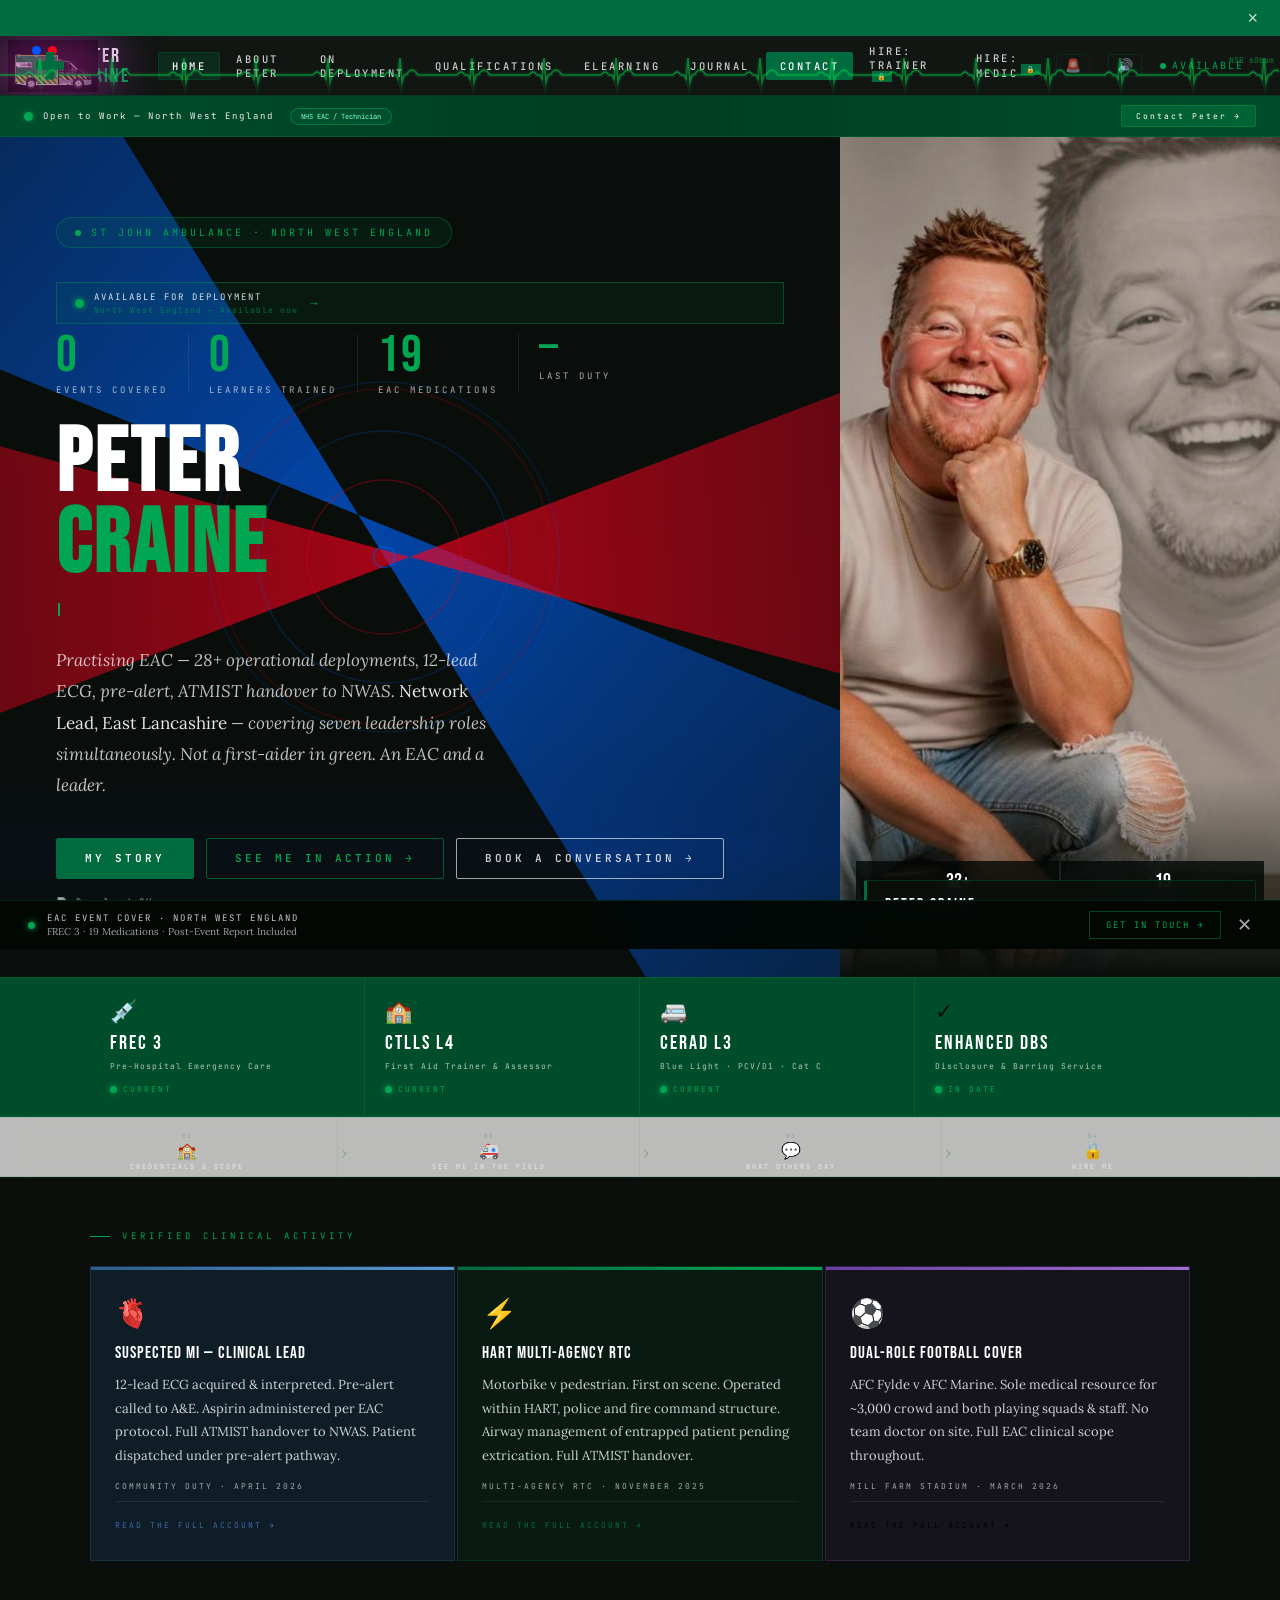
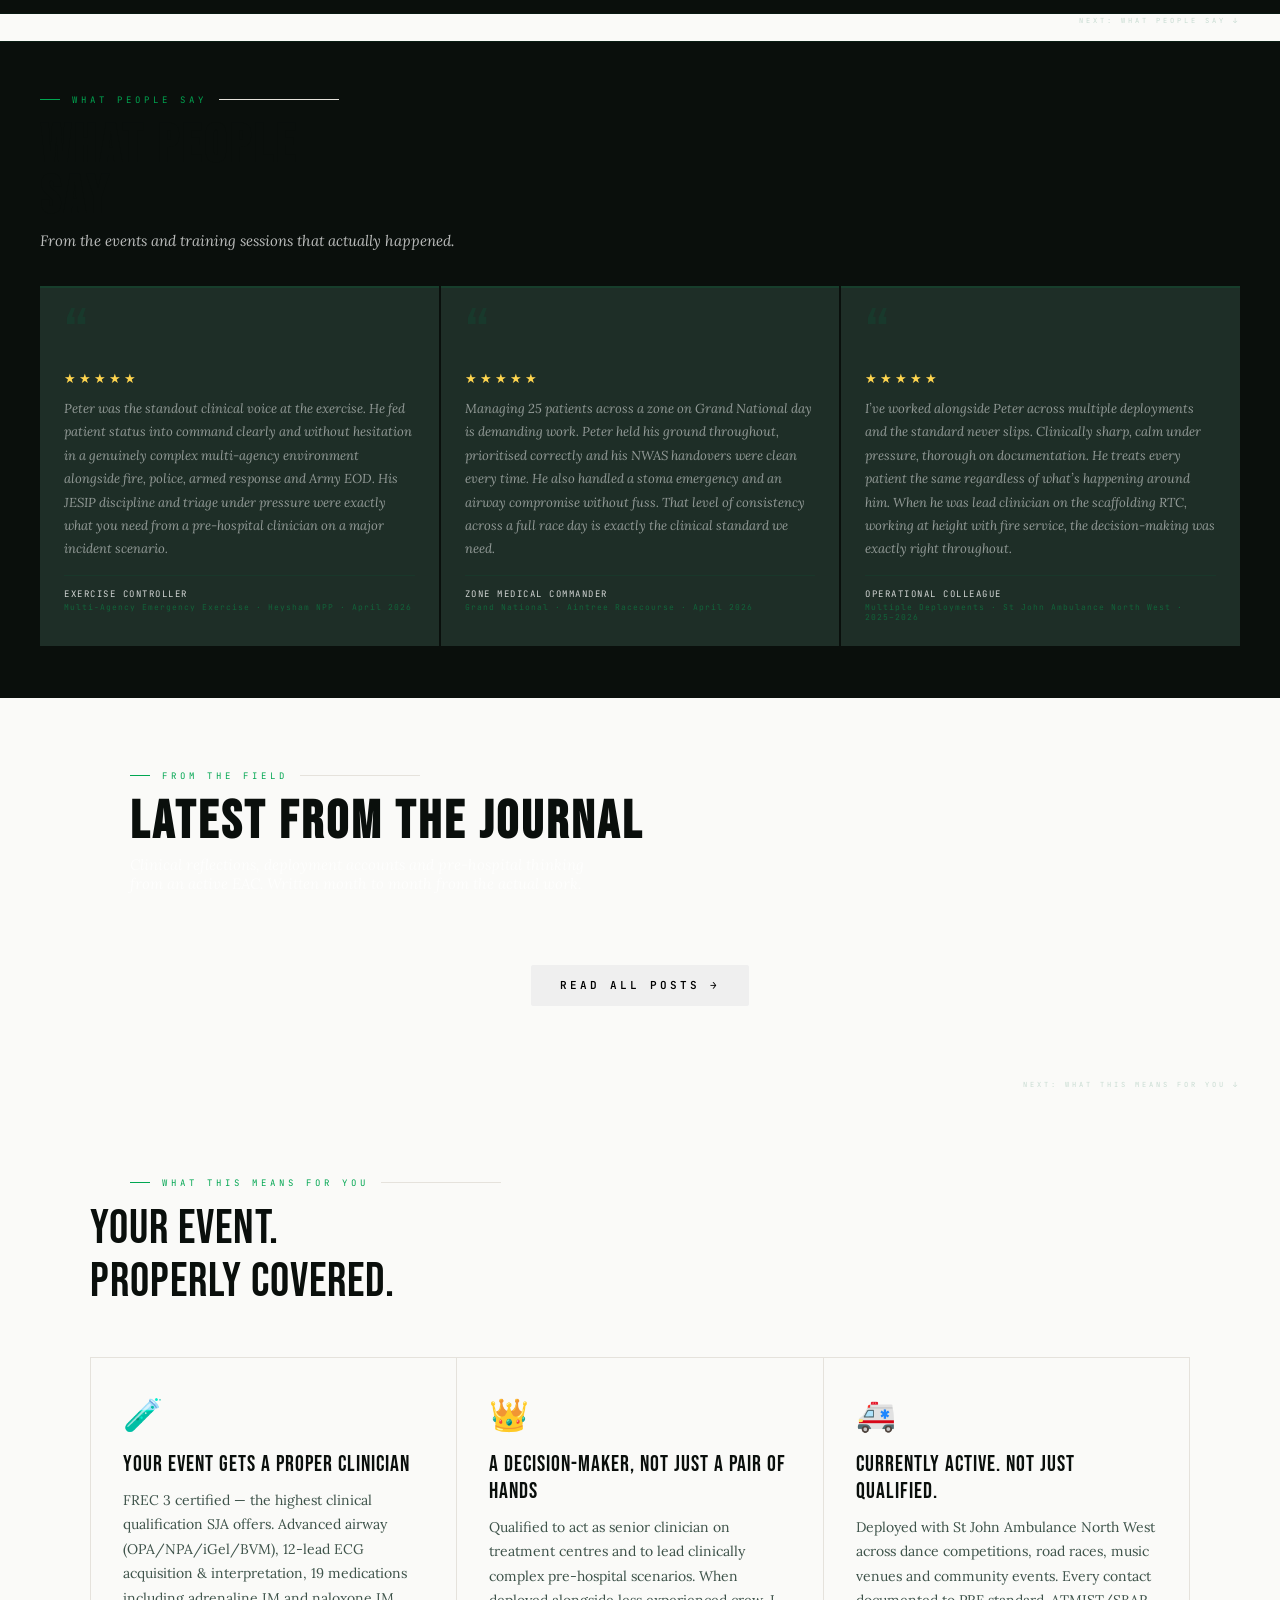
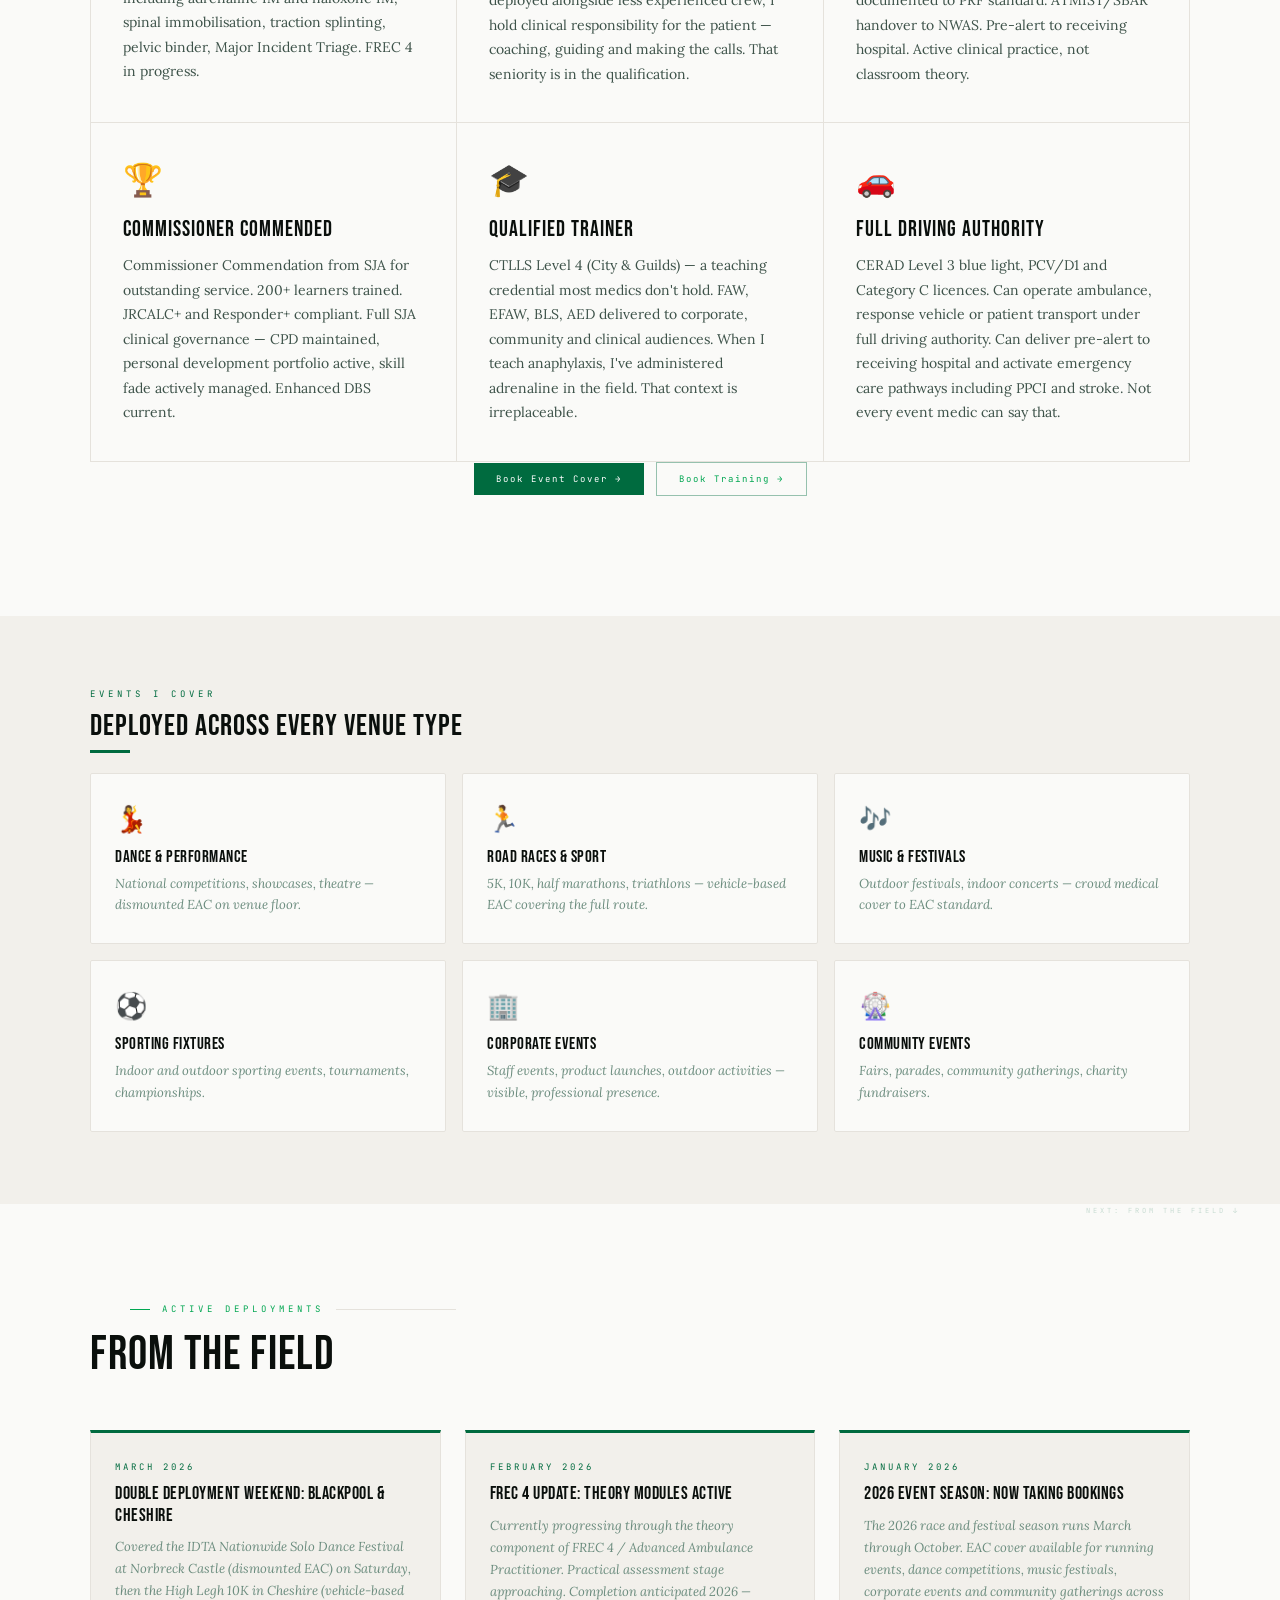
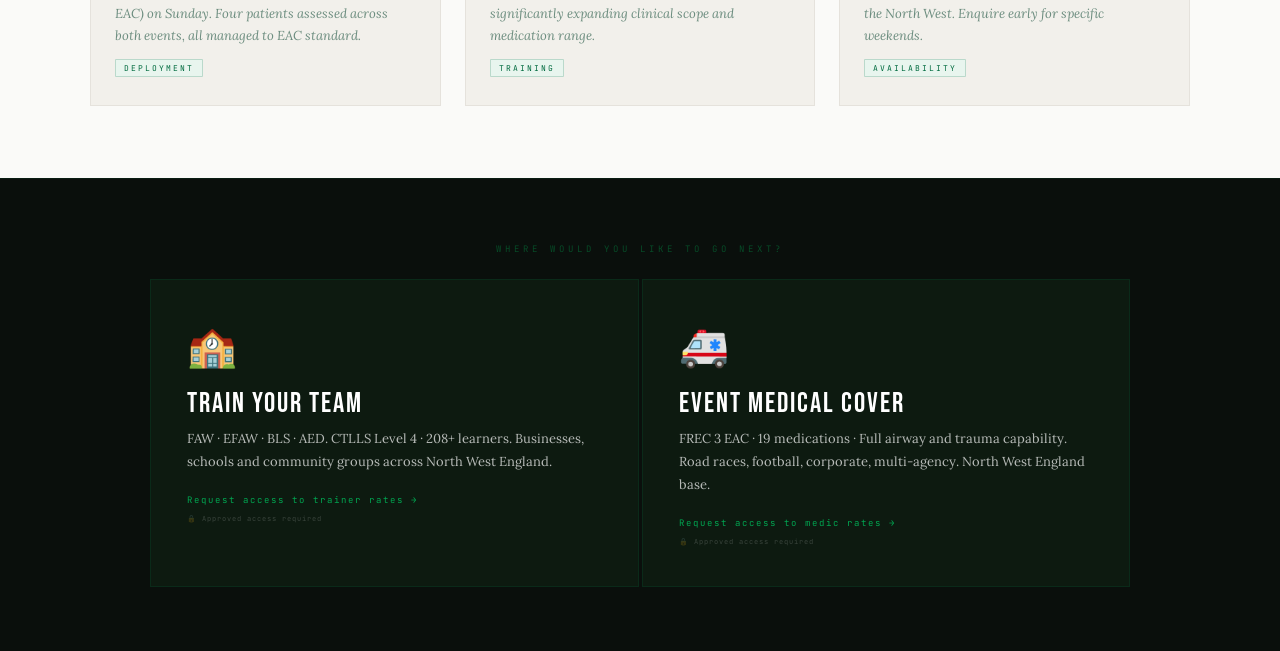
==== commit 7ae35592: "Deploy 10/10 Executive Build with Siren Audio Integration - Implemented siren.mp3 audio logic for am" ====
--- a/PETER_CRAINE_EXECUTIVE_10_10.html
+++ b/PETER_CRAINE_EXECUTIVE_10_10.html
@@ -5380,33 +5380,27 @@
 // 1) 999_mode_activated.mp3 plays once
 // 2) wail.mp3 loops continuously after
 let SIREN={
-  running:false, activateAudio:null, wailAudio:null,
+  running:false, audio:null,
   start:function(){
     this.running=true;
-    if(!this.activateAudio){
-      this.activateAudio=new Audio('999_mode_activated.mp3');
-      this.activateAudio.volume=0.85;
+    if(!this.audio){
+      this.audio=new Audio('siren.mp3');
+      this.audio.loop=true;
+      this.audio.volume=0.7;
     }
-    if(!this.wailAudio){
-      this.wailAudio=new Audio('wail.mp3');
-      this.wailAudio.loop=true;
-      this.wailAudio.volume=0.55;
-    }
-    let self=this;
-    this.wailAudio.pause(); this.wailAudio.currentTime=0;
-    this.activateAudio.pause(); this.activateAudio.currentTime=0;
-    this.activateAudio.play().catch(function(){});
-    this.activateAudio.onended=function(){
-      if(self.running) self.wailAudio.play().catch(function(){});
-    };
+    this.audio.currentTime=0;
+    this.audio.play().catch(function(err){ console.warn("Siren play failed:", err); });
+
     let el=document.getElementById('siren-icon');
     if(el) el.textContent='\ud83d\udd34';
     document.body.classList.add('siren-active');
   },
   stop:function(){
     this.running=false;
-    if(this.activateAudio){this.activateAudio.pause();this.activateAudio.currentTime=0;}
-    if(this.wailAudio){this.wailAudio.pause();this.wailAudio.currentTime=0;}
+    if(this.audio){
+      this.audio.pause();
+      this.audio.currentTime=0;
+    }
     let el=document.getElementById('siren-icon');
     if(el) el.textContent='\ud83d\udea8';
     document.body.classList.remove('siren-active');
